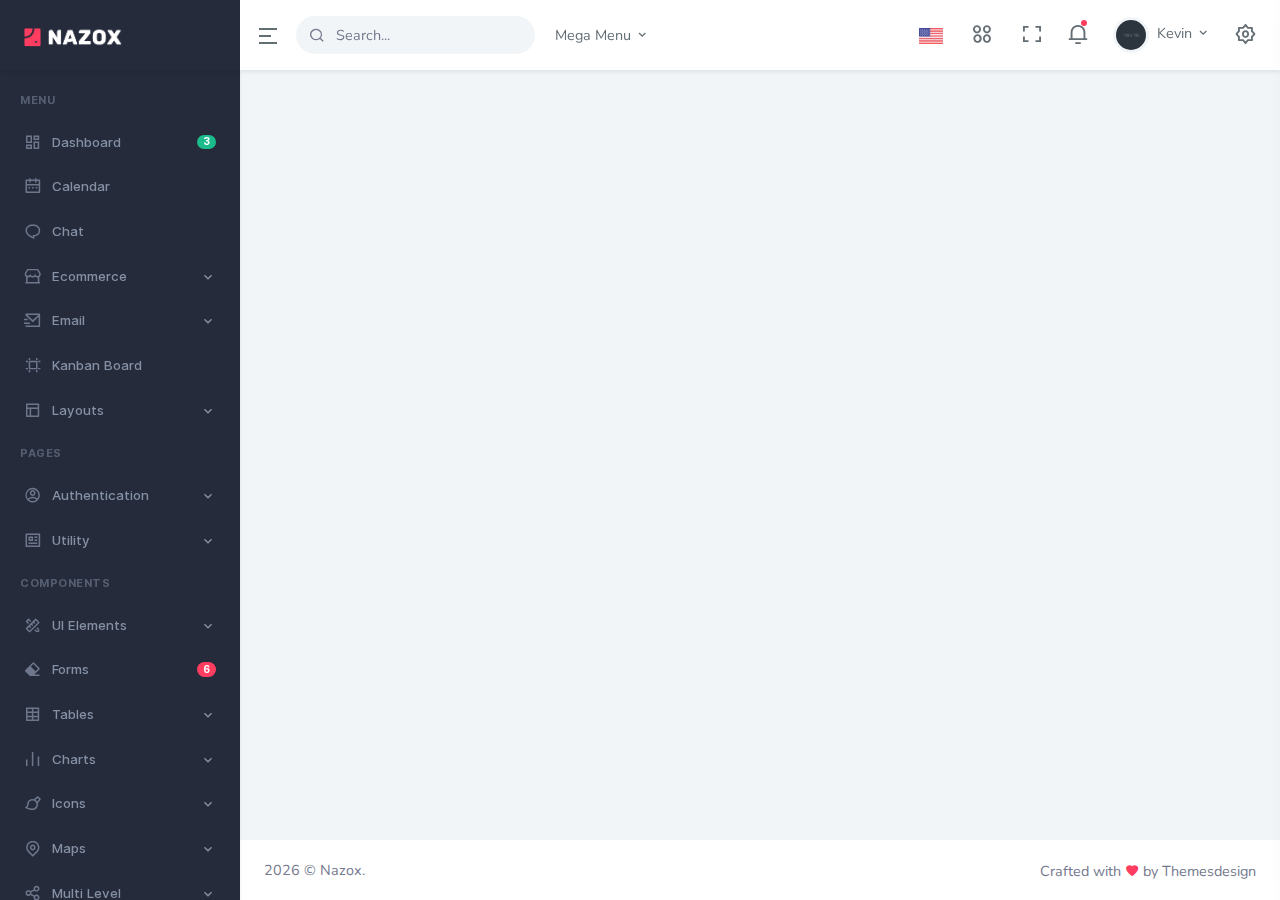
==== index.html @ 04e8a0ae "Build Angular Router UI" ====
<!doctype html>
<html lang="en">

    <head>
        
        <meta charset="utf-8" />
        <title>Starter page | Nazox - Responsive Bootstrap 4 Admin Dashboard</title>
        <meta name="viewport" content="width=device-width, initial-scale=1.0">
        <meta content="Premium Multipurpose Admin & Dashboard Template" name="description" />
        <meta content="Themesdesign" name="author" />
        <!-- App favicon -->
     
        <link rel="shortcut icon" href="/assets/images/favicon.ico">

        <!-- Bootstrap Css -->
        <link href="/assets/css/bootstrap.min.css" id="bootstrap-style" rel="stylesheet" type="text/css" />
        <!-- Icons Css -->
        <link href="/assets/css/icons.min.css" rel="stylesheet" type="text/css" />
        <!-- App Css-->
        <link href="/assets/css/app.min.css" id="app-style" rel="stylesheet" type="text/css" />

        

    </head>

    <body data-sidebar="dark" ng-app="DAGStore">

        <!-- Begin page -->
        <div id="layout-wrapper">

            <header id="page-topbar">
                <div class="navbar-header">
                    <div class="d-flex">
                        <!-- LOGO -->
                        <div class="navbar-brand-box">
                            <a href="index.html" class="logo logo-dark">
                                <span class="logo-sm">
                                    <img src="/assets/images/logo-sm-dark.png" alt="" height="22">
                                </span>
                                <span class="logo-lg">
                                    <img src="/assets/images/logo-dark.png" alt="" height="20">
                                </span>
                            </a>

                            <a href="index.html" class="logo logo-light">
                                <span class="logo-sm">
                                    <img src="/assets/images/logo-sm-light.png" alt="" height="22">
                                </span>
                                <span class="logo-lg">
                                    <img src="/assets/images/logo-light.png" alt="" height="20">
                                </span>
                            </a>
                        </div>

                        <button type="button" class="btn btn-sm px-3 font-size-24 header-item waves-effect" id="vertical-menu-btn">
                            <i class="ri-menu-2-line align-middle"></i>
                        </button>

                        <!-- App Search-->
                        <form class="app-search d-none d-lg-block">
                            <div class="position-relative">
                                <input type="text" class="form-control" placeholder="Search...">
                                <span class="ri-search-line"></span>
                            </div>
                        </form>

                        <div class="dropdown dropdown-mega d-none d-lg-block ml-2">
                            <button type="button" class="btn header-item waves-effect" data-toggle="dropdown" aria-haspopup="false" aria-expanded="false">
                                Mega Menu
                                <i class="mdi mdi-chevron-down"></i> 
                            </button>
                            <div class="dropdown-menu dropdown-megamenu">
                                <div class="row">
                                    <div class="col-sm-8">
                
                                        <div class="row">
                                            <div class="col-md-4">
                                                <h5 class="font-size-14 mt-0">UI Components</h5>
                                                <ul class="list-unstyled megamenu-list">
                                                    <li>
                                                        <a href="javascript:void(0);">Lightbox</a>
                                                    </li>
                                                    <li>
                                                        <a href="javascript:void(0);">Range Slider</a>
                                                    </li>
                                                    <li>
                                                        <a href="javascript:void(0);">Sweet Alert</a>
                                                    </li>
                                                    <li>
                                                        <a href="javascript:void(0);">Rating</a>
                                                    </li>
                                                    <li>
                                                        <a href="javascript:void(0);">Forms</a>
                                                    </li>
                                                    <li>
                                                        <a href="javascript:void(0);">Tables</a>
                                                    </li>
                                                    <li>
                                                        <a href="javascript:void(0);">Charts</a>
                                                    </li>
                                                </ul>
                                            </div>

                                            <div class="col-md-4">
                                                <h5 class="font-size-14 mt-0">Applications</h5>
                                                <ul class="list-unstyled megamenu-list">
                                                    <li>
                                                        <a href="javascript:void(0);">Ecommerce</a>
                                                    </li>
                                                    <li>
                                                        <a href="javascript:void(0);">Calendar</a>
                                                    </li>
                                                    <li>
                                                        <a href="javascript:void(0);">Email</a>
                                                    </li>
                                                    <li>
                                                        <a href="javascript:void(0);">Projects</a>
                                                    </li>
                                                    <li>
                                                        <a href="javascript:void(0);">Tasks</a>
                                                    </li>
                                                    <li>
                                                        <a href="javascript:void(0);">Contacts</a>
                                                    </li>
                                                </ul>
                                            </div>

                                            <div class="col-md-4">
                                                <h5 class="font-size-14 mt-0">Extra Pages</h5>
                                                <ul class="list-unstyled megamenu-list">
                                                    <li>
                                                        <a href="javascript:void(0);">Light Sidebar</a>
                                                    </li>
                                                    <li>
                                                        <a href="javascript:void(0);">Compact Sidebar</a>
                                                    </li>
                                                    <li>
                                                        <a href="javascript:void(0);">Horizontal layout</a>
                                                    </li>
                                                    <li>
                                                        <a href="javascript:void(0);">Maintenance</a>
                                                    </li>
                                                    <li>
                                                        <a href="javascript:void(0);">Coming Soon</a>
                                                    </li>
                                                    <li>
                                                        <a href="javascript:void(0);">Timeline</a>
                                                    </li>
                                                    <li>
                                                        <a href="javascript:void(0);">FAQs</a>
                                                    </li>
                                        
                                                </ul>
                                            </div>
                                        </div>
                                    </div>
                                    <div class="col-sm-4">
                                        <div class="row">
                                            <div class="col-sm-6">
                                                <h5 class="font-size-14 mt-0">UI Components</h5>
                                                <ul class="list-unstyled megamenu-list">
                                                    <li>
                                                        <a href="javascript:void(0);">Lightbox</a>
                                                    </li>
                                                    <li>
                                                        <a href="javascript:void(0);">Range Slider</a>
                                                    </li>
                                                    <li>
                                                        <a href="javascript:void(0);">Sweet Alert</a>
                                                    </li>
                                                    <li>
                                                        <a href="javascript:void(0);">Rating</a>
                                                    </li>
                                                    <li>
                                                        <a href="javascript:void(0);">Forms</a>
                                                    </li>
                                                    <li>
                                                        <a href="javascript:void(0);">Tables</a>
                                                    </li>
                                                    <li>
                                                        <a href="javascript:void(0);">Charts</a>
                                                    </li>
                                                </ul>
                                            </div>

                                            <div class="col-sm-5">
                                                <div>
                                                    <img src="/assets/images/megamenu-img.png" alt="" class="img-fluid mx-auto d-block">
                                                </div>
                                            </div>
                                        </div>
                                    </div>
                                </div>

                            </div>
                        </div>
                    </div>

                    <div class="d-flex">

                        <div class="dropdown d-inline-block d-lg-none ml-2">
                            <button type="button" class="btn header-item noti-icon waves-effect" id="page-header-search-dropdown"
                                data-toggle="dropdown" aria-haspopup="true" aria-expanded="false">
                                <i class="ri-search-line"></i>
                            </button>
                            <div class="dropdown-menu dropdown-menu-lg dropdown-menu-right p-0"
                                aria-labelledby="page-header-search-dropdown">
                    
                                <form class="p-3">
                                    <div class="form-group m-0">
                                        <div class="input-group">
                                            <input type="text" class="form-control" placeholder="Search ...">
                                            <div class="input-group-append">
                                                <button class="btn btn-primary" type="submit"><i class="ri-search-line"></i></button>
                                            </div>
                                        </div>
                                    </div>
                                </form>
                            </div>
                        </div>

                        <div class="dropdown d-none d-sm-inline-block">
                            <button type="button" class="btn header-item waves-effect"
                                data-toggle="dropdown" aria-haspopup="true" aria-expanded="false">
                                <img class="" src="/assets/images/flags/us.jpg" alt="Header Language" height="16">
                            </button>
                            <div class="dropdown-menu dropdown-menu-right">
                    
                                <!-- item-->
                                <a href="javascript:void(0);" class="dropdown-item notify-item">
                                    <img src="/assets/images/flags/spain.jpg" alt="user-image" class="mr-1" height="12"> <span class="align-middle">Spanish</span>
                                </a>

                                <!-- item-->
                                <a href="javascript:void(0);" class="dropdown-item notify-item">
                                    <img src="/assets/images/flags/germany.jpg" alt="user-image" class="mr-1" height="12"> <span class="align-middle">German</span>
                                </a>

                                <!-- item-->
                                <a href="javascript:void(0);" class="dropdown-item notify-item">
                                    <img src="/assets/images/flags/italy.jpg" alt="user-image" class="mr-1" height="12"> <span class="align-middle">Italian</span>
                                </a>

                                <!-- item-->
                                <a href="javascript:void(0);" class="dropdown-item notify-item">
                                    <img src="/assets/images/flags/russia.jpg" alt="user-image" class="mr-1" height="12"> <span class="align-middle">Russian</span>
                                </a>
                            </div>
                        </div>

                        <div class="dropdown d-none d-lg-inline-block ml-1">
                            <button type="button" class="btn header-item noti-icon waves-effect"
                                data-toggle="dropdown" aria-haspopup="true" aria-expanded="false">
                                <i class="ri-apps-2-line"></i>
                            </button>
                            <div class="dropdown-menu dropdown-menu-lg dropdown-menu-right">
                                <div class="px-lg-2">
                                    <div class="row no-gutters">
                                        <div class="col">
                                            <a class="dropdown-icon-item" href="#">
                                                <img src="/assets/images/brands/github.png" alt="Github">
                                                <span>GitHub</span>
                                            </a>
                                        </div>
                                        <div class="col">
                                            <a class="dropdown-icon-item" href="#">
                                                <img src="/assets/images/brands/bitbucket.png" alt="bitbucket">
                                                <span>Bitbucket</span>
                                            </a>
                                        </div>
                                        <div class="col">
                                            <a class="dropdown-icon-item" href="#">
                                                <img src="/assets/images/brands/dribbble.png" alt="dribbble">
                                                <span>Dribbble</span>
                                            </a>
                                        </div>
                                    </div>

                                    <div class="row no-gutters">
                                        <div class="col">
                                            <a class="dropdown-icon-item" href="#">
                                                <img src="/assets/images/brands/dropbox.png" alt="dropbox">
                                                <span>Dropbox</span>
                                            </a>
                                        </div>
                                        <div class="col">
                                            <a class="dropdown-icon-item" href="#">
                                                <img src="/assets/images/brands/mail_chimp.png" alt="mail_chimp">
                                                <span>Mail Chimp</span>
                                            </a>
                                        </div>
                                        <div class="col">
                                            <a class="dropdown-icon-item" href="#">
                                                <img src="/assets/images/brands/slack.png" alt="slack">
                                                <span>Slack</span>
                                            </a>
                                        </div>
                                    </div>
                                </div>
                            </div>
                        </div>

                        <div class="dropdown d-none d-lg-inline-block ml-1">
                            <button type="button" class="btn header-item noti-icon waves-effect" data-toggle="fullscreen">
                                <i class="ri-fullscreen-line"></i>
                            </button>
                        </div>

                        <div class="dropdown d-inline-block">
                            <button type="button" class="btn header-item noti-icon waves-effect" id="page-header-notifications-dropdown"
                                data-toggle="dropdown" aria-haspopup="true" aria-expanded="false">
                                <i class="ri-notification-3-line"></i>
                                <span class="noti-dot"></span>
                            </button>
                            <div class="dropdown-menu dropdown-menu-lg dropdown-menu-right p-0"
                                aria-labelledby="page-header-notifications-dropdown">
                                <div class="p-3">
                                    <div class="row align-items-center">
                                        <div class="col">
                                            <h6 class="m-0"> Notifications </h6>
                                        </div>
                                        <div class="col-auto">
                                            <a href="#!" class="small"> View All</a>
                                        </div>
                                    </div>
                                </div>
                                <div data-simplebar style="max-height: 230px;">
                                    <a href="" class="text-reset notification-item">
                                        <div class="media">
                                            <div class="avatar-xs mr-3">
                                                <span class="avatar-title bg-primary rounded-circle font-size-16">
                                                    <i class="ri-shopping-cart-line"></i>
                                                </span>
                                            </div>
                                            <div class="media-body">
                                                <h6 class="mt-0 mb-1">Your order is placed</h6>
                                                <div class="font-size-12 text-muted">
                                                    <p class="mb-1">If several languages coalesce the grammar</p>
                                                    <p class="mb-0"><i class="mdi mdi-clock-outline"></i> 3 min ago</p>
                                                </div>
                                            </div>
                                        </div>
                                    </a>
                                    <a href="" class="text-reset notification-item">
                                        <div class="media">
                                            <img src="/assets/images/users/avatar-3.jpg"
                                                class="mr-3 rounded-circle avatar-xs" alt="user-pic">
                                            <div class="media-body">
                                                <h6 class="mt-0 mb-1">James Lemire</h6>
                                                <div class="font-size-12 text-muted">
                                                    <p class="mb-1">It will seem like simplified English.</p>
                                                    <p class="mb-0"><i class="mdi mdi-clock-outline"></i> 1 hours ago</p>
                                                </div>
                                            </div>
                                        </div>
                                    </a>
                                    <a href="" class="text-reset notification-item">
                                        <div class="media">
                                            <div class="avatar-xs mr-3">
                                                <span class="avatar-title bg-success rounded-circle font-size-16">
                                                    <i class="ri-checkbox-circle-line"></i>
                                                </span>
                                            </div>
                                            <div class="media-body">
                                                <h6 class="mt-0 mb-1">Your item is shipped</h6>
                                                <div class="font-size-12 text-muted">
                                                    <p class="mb-1">If several languages coalesce the grammar</p>
                                                    <p class="mb-0"><i class="mdi mdi-clock-outline"></i> 3 min ago</p>
                                                </div>
                                            </div>
                                        </div>
                                    </a>

                                    <a href="" class="text-reset notification-item">
                                        <div class="media">
                                            <img src="/assets/images/users/avatar-4.jpg"
                                                class="mr-3 rounded-circle avatar-xs" alt="user-pic">
                                            <div class="media-body">
                                                <h6 class="mt-0 mb-1">Salena Layfield</h6>
                                                <div class="font-size-12 text-muted">
                                                    <p class="mb-1">As a skeptical Cambridge friend of mine occidental.</p>
                                                    <p class="mb-0"><i class="mdi mdi-clock-outline"></i> 1 hours ago</p>
                                                </div>
                                            </div>
                                        </div>
                                    </a>
                                </div>
                                <div class="p-2 border-top">
                                    <a class="btn btn-sm btn-link font-size-14 btn-block text-center" href="javascript:void(0)">
                                        <i class="mdi mdi-arrow-right-circle mr-1"></i> View More..
                                    </a>
                                </div>
                            </div>
                        </div>

                        <div class="dropdown d-inline-block user-dropdown">
                            <button type="button" class="btn header-item waves-effect" id="page-header-user-dropdown"
                                data-toggle="dropdown" aria-haspopup="true" aria-expanded="false">
                                <img class="rounded-circle header-profile-user" src="/assets/images/users/avatar-2.jpg"
                                    alt="Header Avatar">
                                <span class="d-none d-xl-inline-block ml-1">Kevin</span>
                                <i class="mdi mdi-chevron-down d-none d-xl-inline-block"></i>
                            </button>
                            <div class="dropdown-menu dropdown-menu-right">
                                <!-- item-->
                                <a class="dropdown-item" href="#"><i class="ri-user-line align-middle mr-1"></i> Profile</a>
                                <a class="dropdown-item" href="#"><i class="ri-wallet-2-line align-middle mr-1"></i> My Wallet</a>
                                <a class="dropdown-item d-block" href="#"><span class="badge badge-success float-right mt-1">11</span><i class="ri-settings-2-line align-middle mr-1"></i> Settings</a>
                                <a class="dropdown-item" href="#"><i class="ri-lock-unlock-line align-middle mr-1"></i> Lock screen</a>
                                <div class="dropdown-divider"></div>
                                <a class="dropdown-item text-danger" href="#"><i class="ri-shut-down-line align-middle mr-1 text-danger"></i> Logout</a>
                            </div>
                        </div>

                        <div class="dropdown d-inline-block">
                            <button type="button" class="btn header-item noti-icon right-bar-toggle waves-effect">
                                <i class="ri-settings-2-line"></i>
                            </button>
                        </div>
            
                    </div>
                </div>
            </header>

            <!-- ========== Left Sidebar Start ========== -->
            <div class="vertical-menu">

                <div data-simplebar class="h-100">

                    <!--- Sidemenu -->
                    <div id="sidebar-menu">
                        <!-- Left Menu Start -->
                        <ul class="metismenu list-unstyled" id="side-menu">
                            <li class="menu-title">Menu</li>

                            <li>
                                <a ui-sref="home" class="waves-effect">
                                    <i class="ri-dashboard-line"></i><span class="badge badge-pill badge-success float-right">3</span>
                                    <span>Dashboard</span>
                                </a>
                            </li>

                            <li>
                                <a ui-sref="menurecord" class=" waves-effect">
                                    <i class="ri-calendar-2-line"></i>
                                    <span>Calendar</span>
                                </a>
                            </li>

                            <li>
                                <a ui-sref="menurecord_add" class=" waves-effect">
                                    <i class="ri-chat-1-line"></i>
                                    <span>Chat</span>
                                </a>
                            </li>

                            <li>
                                <a href="javascript: void(0);" class="has-arrow waves-effect">
                                    <i class="ri-store-2-line"></i>
                                    <span>Ecommerce</span>
                                </a>
                                <ul class="sub-menu" aria-expanded="false">
                                    <li><a href="ecommerce-products.html">Products</a></li>
                                    <li><a href="ecommerce-product-detail.html">Product Detail</a></li>
                                    <li><a href="ecommerce-orders.html">Orders</a></li>
                                    <li><a href="ecommerce-customers.html">Customers</a></li>
                                    <li><a href="ecommerce-cart.html">Cart</a></li>
                                    <li><a href="ecommerce-checkout.html">Checkout</a></li>
                                    <li><a href="ecommerce-shops.html">Shops</a></li>
                                    <li><a href="ecommerce-add-product.html">Add Product</a></li>
                                </ul>
                            </li>
                
                            <li>
                                <a href="javascript: void(0);" class="has-arrow waves-effect">
                                    <i class="ri-mail-send-line"></i>
                                    <span>Email</span>
                                </a>
                                <ul class="sub-menu" aria-expanded="false">
                                    <li><a href="email-inbox.html">Inbox</a></li>
                                    <li><a href="email-read.html">Read Email</a></li>
                                </ul>
                            </li>

                            <li>
                                <a href="apps-kanban-board.html" class=" waves-effect">
                                    <i class="ri-artboard-2-line"></i>
                                    <span>Kanban Board</span>
                                </a>
                            </li>

                            <li>
                                <a href="javascript: void(0);" class="has-arrow waves-effect">
                                    <i class="ri-layout-3-line"></i>
                                    <span>Layouts</span>
                                </a>
                                <ul class="sub-menu" aria-expanded="false">
                                    <li><a href="layouts-horizontal.html">Horizontal</a></li>
                                    <li><a href="layouts-light-sidebar.html">Light Sidebar</a></li>
                                    <li><a href="layouts-compact-sidebar.html">Compact Sidebar</a></li>
                                    <li><a href="layouts-icon-sidebar.html">Icon Sidebar</a></li>
                                    <li><a href="layouts-boxed.html">Boxed Layout</a></li>
                                    <li><a href="layouts-preloader.html">Preloader</a></li>
                                </ul>
                            </li>

                            <li class="menu-title">Pages</li>

                            <li>
                                <a href="javascript: void(0);" class="has-arrow waves-effect">
                                    <i class="ri-account-circle-line"></i>
                                    <span>Authentication</span>
                                </a>
                                <ul class="sub-menu" aria-expanded="false">
                                    <li><a href="auth-login.html">Login</a></li>
                                    <li><a href="auth-register.html">Register</a></li>
                                    <li><a href="auth-recoverpw.html">Recover Password</a></li>
                                    <li><a href="auth-lock-screen.html">Lock Screen</a></li>
                                </ul>
                            </li>

                            <li>
                                <a href="javascript: void(0);" class="has-arrow waves-effect">
                                    <i class="ri-profile-line"></i>
                                    <span>Utility</span>
                                </a>
                                <ul class="sub-menu" aria-expanded="false">
                                    <li><a href="pages-starter.html">Starter Page</a></li>
                                    <li><a href="pages-maintenance.html">Maintenance</a></li>
                                    <li><a href="pages-comingsoon.html">Coming Soon</a></li>
                                    <li><a href="pages-timeline.html">Timeline</a></li>
                                    <li><a href="pages-faqs.html">FAQs</a></li>
                                    <li><a href="pages-pricing.html">Pricing</a></li>
                                    <li><a href="pages-404.html">Error 404</a></li>
                                    <li><a href="pages-500.html">Error 500</a></li>
                                </ul>
                            </li>

                            <li class="menu-title">Components</li>

                            <li>
                                <a href="javascript: void(0);" class="has-arrow waves-effect">
                                    <i class="ri-pencil-ruler-2-line"></i>
                                    <span>UI Elements</span>
                                </a>
                                <ul class="sub-menu" aria-expanded="false">
                                    <li><a href="ui-alerts.html">Alerts</a></li>
                                    <li><a href="ui-buttons.html">Buttons</a></li>
                                    <li><a href="ui-cards.html">Cards</a></li>
                                    <li><a href="ui-carousel.html">Carousel</a></li>
                                    <li><a href="ui-dropdowns.html">Dropdowns</a></li>
                                    <li><a href="ui-grid.html">Grid</a></li>
                                    <li><a href="ui-images.html">Images</a></li>
                                    <li><a href="ui-lightbox.html">Lightbox</a></li>
                                    <li><a href="ui-modals.html">Modals</a></li>
                                    <li><a href="ui-rangeslider.html">Range Slider</a></li>
                                    <li><a href="ui-roundslider.html">Round Slider</a></li>
                                    <li><a href="ui-session-timeout.html">Session Timeout</a></li>
                                    <li><a href="ui-progressbars.html">Progress Bars</a></li>
                                    <li><a href="ui-sweet-alert.html">Sweet Alerts</a></li>
                                    <li><a href="ui-tabs-accordions.html">Tabs & Accordions</a></li>
                                    <li><a href="ui-typography.html">Typography</a></li>
                                    <li><a href="ui-video.html">Video</a></li>
                                    <li><a href="ui-general.html">General</a></li>
                                    <li><a href="ui-rating.html">Rating</a></li>
                                    <li><a href="ui-notifications.html">Notifications</a></li>
                                </ul>
                            </li>

                            <li>
                                <a href="javascript: void(0);" class="waves-effect">
                                    <i class="ri-eraser-fill"></i>
                                    <span class="badge badge-pill badge-danger float-right">6</span>
                                    <span>Forms</span>
                                </a>
                                <ul class="sub-menu" aria-expanded="false">
                                    <li><a href="form-elements.html">Elements</a></li>
                                    <li><a href="form-validation.html">Validation</a></li>
                                    <li><a href="form-advanced.html">Advanced Plugins</a></li>
                                    <li><a href="form-editors.html">Editors</a></li>
                                    <li><a href="form-uploads.html">File Upload</a></li>
                                    <li><a href="form-xeditable.html">X-editable</a></li>
                                    <li><a href="form-wizard.html">Wizard</a></li>
                                    <li><a href="form-mask.html">Mask</a></li>
                                </ul>
                            </li>

                            <li>
                                <a href="javascript: void(0);" class="has-arrow waves-effect">
                                    <i class="ri-table-2"></i>
                                    <span>Tables</span>
                                </a>
                                <ul class="sub-menu" aria-expanded="false">
                                    <li><a href="tables-basic.html">Basic Tables</a></li>
                                    <li><a href="tables-datatable.html">Data Tables</a></li>
                                    <li><a href="tables-responsive.html">Responsive Table</a></li>
                                    <li><a href="tables-editable.html">Editable Table</a></li>
                                </ul>
                            </li>

                            <li>
                                <a href="javascript: void(0);" class="has-arrow waves-effect">
                                    <i class="ri-bar-chart-line"></i>
                                    <span>Charts</span>
                                </a>
                                <ul class="sub-menu" aria-expanded="false">
                                    <li><a href="charts-apex.html">Apexcharts</a></li>
                                    <li><a href="charts-chartjs.html">Chartjs</a></li>
                                    <li><a href="charts-flot.html">Flot</a></li>
                                    <li><a href="charts-knob.html">Jquery Knob</a></li>
                                    <li><a href="charts-sparkline.html">Sparkline</a></li>
                                </ul>
                            </li>

                            <li>
                                <a href="javascript: void(0);" class="has-arrow waves-effect">
                                    <i class="ri-brush-line"></i>
                                    <span>Icons</span>
                                </a>
                                <ul class="sub-menu" aria-expanded="false">
                                    <li><a href="icons-remix.html">Remix Icons</a></li>
                                    <li><a href="icons-materialdesign.html">Material Design</a></li>
                                    <li><a href="icons-dripicons.html">Dripicons</a></li>
                                    <li><a href="icons-fontawesome.html">Font awesome 5</a></li>
                                </ul>
                            </li>

                            <li>
                                <a href="javascript: void(0);" class="has-arrow waves-effect">
                                    <i class="ri-map-pin-line"></i>
                                    <span>Maps</span>
                                </a>
                                <ul class="sub-menu" aria-expanded="false">
                                    <li><a href="maps-google.html">Google Maps</a></li>
                                    <li><a href="maps-vector.html">Vector Maps</a></li>
                                </ul>
                            </li>

                            <li>
                                <a href="javascript: void(0);" class="has-arrow waves-effect">
                                    <i class="ri-share-line"></i>
                                    <span>Multi Level</span>
                                </a>
                                <ul class="sub-menu" aria-expanded="true">
                                    <li><a href="javascript: void(0);">Level 1.1</a></li>
                                    <li><a href="javascript: void(0);" class="has-arrow">Level 1.2</a>
                                        <ul class="sub-menu" aria-expanded="true">
                                            <li><a href="javascript: void(0);">Level 2.1</a></li>
                                            <li><a href="javascript: void(0);">Level 2.2</a></li>
                                        </ul>
                                    </li>
                                </ul>
                            </li>

                        </ul>
                    </div>
                    <!-- Sidebar -->
                </div>
            </div>
            <!-- Left Sidebar End -->

            <!-- ============================================================== -->
            <!-- Start right Content here -->
            <!-- ============================================================== -->
            <div class="main-content">

                <div class="page-content">
                    <div class="container-fluid">

                        <ui-view>

                        </ui-view>

                        

                    </div> <!-- container-fluid -->
                </div>
                <!-- End Page-content -->

                
                <footer class="footer">
                    <div class="container-fluid">
                        <div class="row">
                            <div class="col-sm-6">
                                <script>document.write(new Date().getFullYear())</script> © Nazox.
                            </div>
                            <div class="col-sm-6">
                                <div class="text-sm-right d-none d-sm-block">
                                    Crafted with <i class="mdi mdi-heart text-danger"></i> by Themesdesign
                                </div>
                            </div>
                        </div>
                    </div>
                </footer>
            </div>
            <!-- end main content-->

        </div>
        <!-- END layout-wrapper -->

        <!-- Right Sidebar -->
        <div class="right-bar">
            <div data-simplebar class="h-100">
                <div class="rightbar-title px-3 py-4">
                    <a href="javascript:void(0);" class="right-bar-toggle float-right">
                        <i class="mdi mdi-close noti-icon"></i>
                    </a>
                    <h5 class="m-0">Settings</h5>
                </div>

                <!-- Settings -->
                <hr class="mt-0" />
                <h6 class="text-center mb-0">Choose Layouts</h6>

                <div class="p-4">
                    <div class="mb-2">
                        <img src="/assets/images/layouts/layout-1.jpg" class="img-fluid img-thumbnail" alt="">
                    </div>
                    <div class="custom-control custom-switch mb-3">
                        <input type="checkbox" class="custom-control-input theme-choice" id="light-mode-switch" checked />
                        <label class="custom-control-label" for="light-mode-switch">Light Mode</label>
                    </div>
    
                    <div class="mb-2">
                        <img src="/assets/images/layouts/layout-2.jpg" class="img-fluid img-thumbnail" alt="">
                    </div>
                    <div class="custom-control custom-switch mb-3">
                        <input type="checkbox" class="custom-control-input theme-choice" id="dark-mode-switch" data-bsStyle="assets/css/bootstrap-dark.min.css" data-appStyle="assets/css/app-dark.min.css" />
                        <label class="custom-control-label" for="dark-mode-switch">Dark Mode</label>
                    </div>
    
                    <div class="mb-2">
                        <img src="/assets/images/layouts/layout-3.jpg" class="img-fluid img-thumbnail" alt="">
                    </div>
                    <div class="custom-control custom-switch mb-5">
                        <input type="checkbox" class="custom-control-input theme-choice" id="rtl-mode-switch" data-appStyle="assets/css/app-rtl.min.css" />
                        <label class="custom-control-label" for="rtl-mode-switch">RTL Mode</label>
                    </div>

            
                </div>

            </div> <!-- end slimscroll-menu-->
        </div>
        <!-- /Right-bar -->

        <!-- Right bar overlay-->
        <div class="rightbar-overlay"></div>

        <!-- JAVASCRIPT -->

        
        
        <!-- <script src="/app/components/home/homeController.js"></script> -->
        
        <script src="/assets/libs/jquery/jquery.min.js"></script>
        <script src="/assets/libs/bootstrap/js/bootstrap.bundle.min.js"></script>
        <script src="/assets/libs/metismenu/metisMenu.min.js"></script>
        <script src="/assets/libs/simplebar/simplebar.min.js"></script>
        <script src="/assets/libs/node-waves/waves.min.js"></script>
        <script src="/assets/js/app.js"></script>



        
        <script src="/assets/libs/angular.js/angular.js"></script>
        <script src="/assets/libs/angular-ui-router/angular-ui-router.js"></script>
        <script src="/app/shared/modules/DAGStore.common.js"></script>
        <script src="/app/app.js"></script>
       
        <!-- <script src="/app/shared/services/apiService.js"></script> -->
        <script src="/app/components/menurecord/menuRecord.module.js"></script>
         <!-- <script src="/app/components/home/homeController.js"></script> -->

        

        
    </body>
</html>
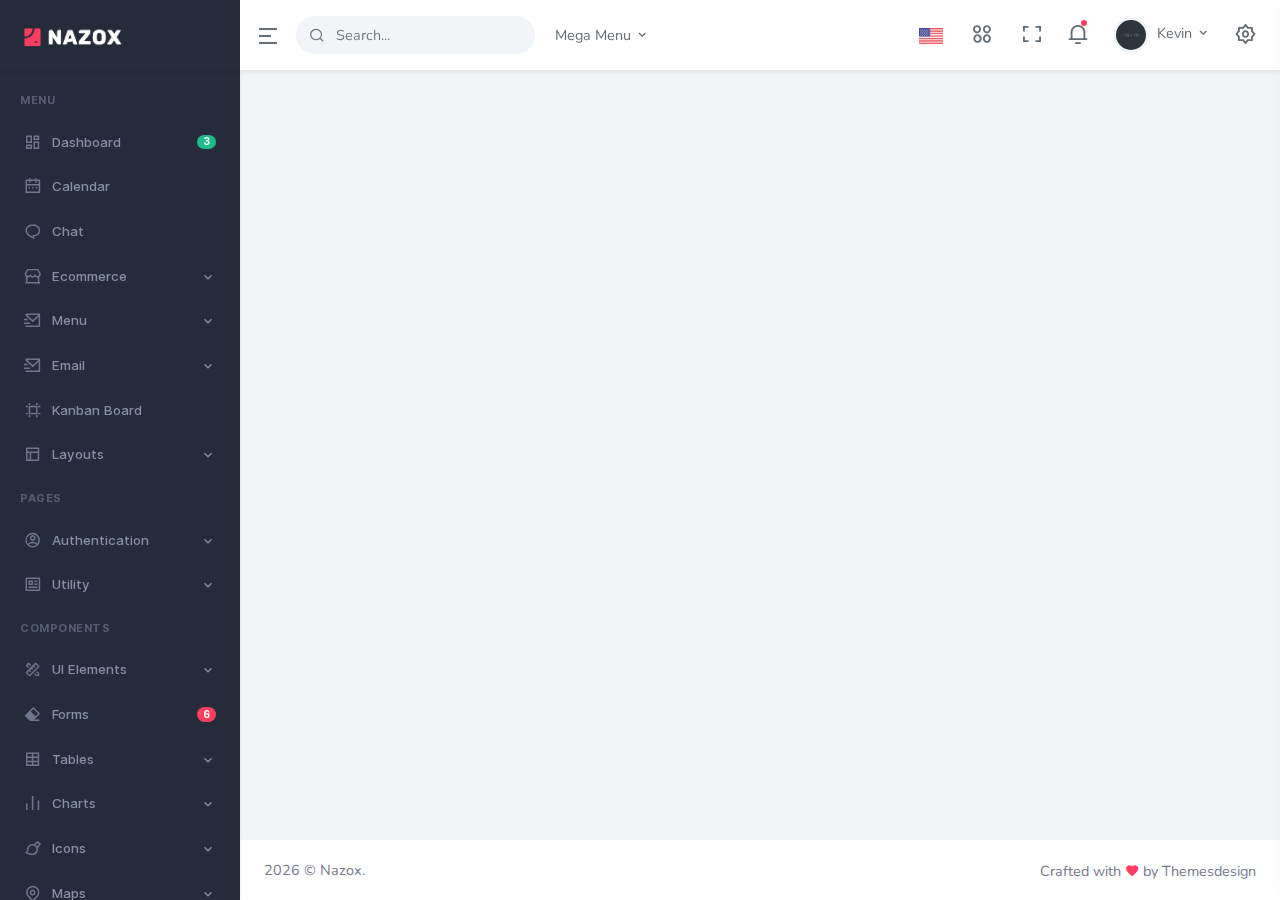
==== commit 6d3fdc60: "Build Angular Router UI" ====
--- a/index.html
+++ b/index.html
@@ -19,7 +19,19 @@
         <!-- App Css-->
         <link href="/assets/css/app.min.css" id="app-style" rel="stylesheet" type="text/css" />
 
+        <script src="/assets/libs/angular.js/angular.js"></script>
+        <script src="/assets/libs/angular-ui-router/angular-ui-router.js"></script>
+        <script src="/app/shared/modules/DAGStore.common.js"></script>
+        <script src="/app/shared/services/apiService.js"></script>
+        <script src="/app/components/home/home.module.js"></script>
         
+        <!-- <script src="/app/shared/services/apiService.js"></script> -->
+        <script src="/app/components/menurecord/menuRecord.module.js"></script>
+        <!-- <script src="/app/components/home/homeController.js"></script> -->
+        <script src="/app/components/home/homeController.js"></script>
+        <script src="/app/app.js"></script>
+    
+
 
     </head>
 
@@ -440,6 +452,8 @@
                                 </a>
                             </li>
 
+                           
+
                             <li>
                                 <a ui-sref="menurecord" class=" waves-effect">
                                     <i class="ri-calendar-2-line"></i>
@@ -448,7 +462,7 @@
                             </li>
 
                             <li>
-                                <a ui-sref="menurecord_add" class=" waves-effect">
+                                <a ui-sref="menurecordadd" class=" waves-effect">
                                     <i class="ri-chat-1-line"></i>
                                     <span>Chat</span>
                                 </a>
@@ -468,6 +482,17 @@
                                     <li><a href="ecommerce-checkout.html">Checkout</a></li>
                                     <li><a href="ecommerce-shops.html">Shops</a></li>
                                     <li><a href="ecommerce-add-product.html">Add Product</a></li>
+                                </ul>
+                            </li>
+
+                            <li>
+                                <a href="javascript: void(0);" class="has-arrow waves-effect">
+                                    <i class="ri-mail-send-line"></i>
+                                    <span>Menu</span>
+                                </a>
+                                <ul class="sub-menu" aria-expanded="false">
+                                    <li><a href="email-inbox.html">Inbox</a></li>
+                                    <li><a href="email-read.html">Read Email</a></li>
                                 </ul>
                             </li>
                 
@@ -667,9 +692,9 @@
                 <div class="page-content">
                     <div class="container-fluid">
 
-                        <ui-view>
-
-                        </ui-view>
+                        <div ui-view>
+
+                        </div>
 
                         
 
@@ -749,28 +774,17 @@
 
         <!-- JAVASCRIPT -->
 
+        <script src="/assets/libs/jquery/jquery.min.js"></script>
         
+
+
         
-        <!-- <script src="/app/components/home/homeController.js"></script> -->
-        
-        <script src="/assets/libs/jquery/jquery.min.js"></script>
         <script src="/assets/libs/bootstrap/js/bootstrap.bundle.min.js"></script>
         <script src="/assets/libs/metismenu/metisMenu.min.js"></script>
         <script src="/assets/libs/simplebar/simplebar.min.js"></script>
         <script src="/assets/libs/node-waves/waves.min.js"></script>
+
         <script src="/assets/js/app.js"></script>
-
-
-
-        
-        <script src="/assets/libs/angular.js/angular.js"></script>
-        <script src="/assets/libs/angular-ui-router/angular-ui-router.js"></script>
-        <script src="/app/shared/modules/DAGStore.common.js"></script>
-        <script src="/app/app.js"></script>
-       
-        <!-- <script src="/app/shared/services/apiService.js"></script> -->
-        <script src="/app/components/menurecord/menuRecord.module.js"></script>
-         <!-- <script src="/app/components/home/homeController.js"></script> -->
 
         
 
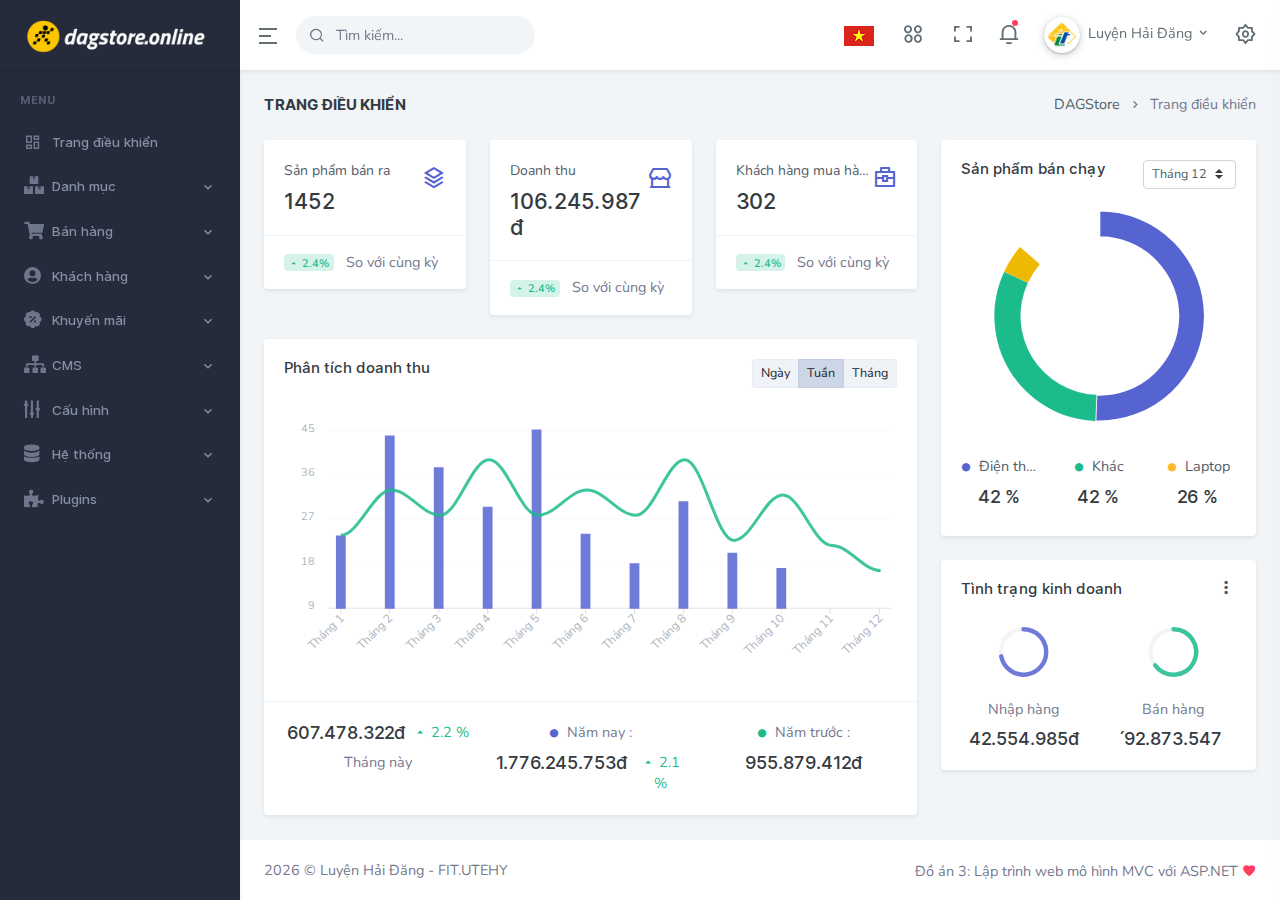
==== commit c1a34a2b: "Setup Datatable" ====
--- a/index.html
+++ b/index.html
@@ -1,45 +1,30 @@
 <!doctype html>
 <html lang="en">
-
     <head>
         
         <meta charset="utf-8" />
-        <title>Starter page | Nazox - Responsive Bootstrap 4 Admin Dashboard</title>
+        <title>Trang quản trị | DAGStore.online</title>
         <meta name="viewport" content="width=device-width, initial-scale=1.0">
         <meta content="Premium Multipurpose Admin & Dashboard Template" name="description" />
         <meta content="Themesdesign" name="author" />
         <!-- App favicon -->
-     
-        <link rel="shortcut icon" href="/assets/images/favicon.ico">
-
+        <link rel="shortcut icon" href="/assets/images/trademark/favicon-dagstore.ico">
         <!-- Bootstrap Css -->
         <link href="/assets/css/bootstrap.min.css" id="bootstrap-style" rel="stylesheet" type="text/css" />
         <!-- Icons Css -->
         <link href="/assets/css/icons.min.css" rel="stylesheet" type="text/css" />
+        <link rel="stylesheet" href="/assets/fonts/font-awesome-pro-5/css/all.min.css">
         <!-- App Css-->
         <link href="/assets/css/app.min.css" id="app-style" rel="stylesheet" type="text/css" />
-
-        <script src="/assets/libs/angular.js/angular.js"></script>
-        <script src="/assets/libs/angular-ui-router/angular-ui-router.js"></script>
-        <script src="/app/shared/modules/DAGStore.common.js"></script>
-        <script src="/app/shared/services/apiService.js"></script>
-        <script src="/app/components/home/home.module.js"></script>
-        
-        <!-- <script src="/app/shared/services/apiService.js"></script> -->
-        <script src="/app/components/menurecord/menuRecord.module.js"></script>
-        <!-- <script src="/app/components/home/homeController.js"></script> -->
-        <script src="/app/components/home/homeController.js"></script>
-        <script src="/app/app.js"></script>
-    
-
-
+        <link rel="stylesheet" href="/assets/css/custom.css">
+        <!-- dashboard -->
+        
     </head>
 
     <body data-sidebar="dark" ng-app="DAGStore">
-
+        
         <!-- Begin page -->
         <div id="layout-wrapper">
-
             <header id="page-topbar">
                 <div class="navbar-header">
                     <div class="d-flex">
@@ -47,19 +32,19 @@
                         <div class="navbar-brand-box">
                             <a href="index.html" class="logo logo-dark">
                                 <span class="logo-sm">
-                                    <img src="/assets/images/logo-sm-dark.png" alt="" height="22">
+                                    <img src="/assets/images/trademark/logo-dagstore-light-small.png" alt="" class="img-fluid">
                                 </span>
                                 <span class="logo-lg">
-                                    <img src="/assets/images/logo-dark.png" alt="" height="20">
+                                    <img src="/assets/images/trademark/logo-dagstore-light.png" alt="" class="img-fluid">
                                 </span>
                             </a>
 
                             <a href="index.html" class="logo logo-light">
                                 <span class="logo-sm">
-                                    <img src="/assets/images/logo-sm-light.png" alt="" height="22">
+                                    <img src="/assets/images/trademark/logo-dagstore-light-small.png" alt="" class="img-fluid">
                                 </span>
                                 <span class="logo-lg">
-                                    <img src="/assets/images/logo-light.png" alt="" height="20">
+                                    <img src="/assets/images/trademark/logo-dagstore-light.png" alt="" class="img-fluid">
                                 </span>
                             </a>
                         </div>
@@ -71,141 +56,12 @@
                         <!-- App Search-->
                         <form class="app-search d-none d-lg-block">
                             <div class="position-relative">
-                                <input type="text" class="form-control" placeholder="Search...">
+                                <input type="text" class="form-control" placeholder="Tìm kiếm...">
                                 <span class="ri-search-line"></span>
                             </div>
                         </form>
 
-                        <div class="dropdown dropdown-mega d-none d-lg-block ml-2">
-                            <button type="button" class="btn header-item waves-effect" data-toggle="dropdown" aria-haspopup="false" aria-expanded="false">
-                                Mega Menu
-                                <i class="mdi mdi-chevron-down"></i> 
-                            </button>
-                            <div class="dropdown-menu dropdown-megamenu">
-                                <div class="row">
-                                    <div class="col-sm-8">
-                
-                                        <div class="row">
-                                            <div class="col-md-4">
-                                                <h5 class="font-size-14 mt-0">UI Components</h5>
-                                                <ul class="list-unstyled megamenu-list">
-                                                    <li>
-                                                        <a href="javascript:void(0);">Lightbox</a>
-                                                    </li>
-                                                    <li>
-                                                        <a href="javascript:void(0);">Range Slider</a>
-                                                    </li>
-                                                    <li>
-                                                        <a href="javascript:void(0);">Sweet Alert</a>
-                                                    </li>
-                                                    <li>
-                                                        <a href="javascript:void(0);">Rating</a>
-                                                    </li>
-                                                    <li>
-                                                        <a href="javascript:void(0);">Forms</a>
-                                                    </li>
-                                                    <li>
-                                                        <a href="javascript:void(0);">Tables</a>
-                                                    </li>
-                                                    <li>
-                                                        <a href="javascript:void(0);">Charts</a>
-                                                    </li>
-                                                </ul>
-                                            </div>
-
-                                            <div class="col-md-4">
-                                                <h5 class="font-size-14 mt-0">Applications</h5>
-                                                <ul class="list-unstyled megamenu-list">
-                                                    <li>
-                                                        <a href="javascript:void(0);">Ecommerce</a>
-                                                    </li>
-                                                    <li>
-                                                        <a href="javascript:void(0);">Calendar</a>
-                                                    </li>
-                                                    <li>
-                                                        <a href="javascript:void(0);">Email</a>
-                                                    </li>
-                                                    <li>
-                                                        <a href="javascript:void(0);">Projects</a>
-                                                    </li>
-                                                    <li>
-                                                        <a href="javascript:void(0);">Tasks</a>
-                                                    </li>
-                                                    <li>
-                                                        <a href="javascript:void(0);">Contacts</a>
-                                                    </li>
-                                                </ul>
-                                            </div>
-
-                                            <div class="col-md-4">
-                                                <h5 class="font-size-14 mt-0">Extra Pages</h5>
-                                                <ul class="list-unstyled megamenu-list">
-                                                    <li>
-                                                        <a href="javascript:void(0);">Light Sidebar</a>
-                                                    </li>
-                                                    <li>
-                                                        <a href="javascript:void(0);">Compact Sidebar</a>
-                                                    </li>
-                                                    <li>
-                                                        <a href="javascript:void(0);">Horizontal layout</a>
-                                                    </li>
-                                                    <li>
-                                                        <a href="javascript:void(0);">Maintenance</a>
-                                                    </li>
-                                                    <li>
-                                                        <a href="javascript:void(0);">Coming Soon</a>
-                                                    </li>
-                                                    <li>
-                                                        <a href="javascript:void(0);">Timeline</a>
-                                                    </li>
-                                                    <li>
-                                                        <a href="javascript:void(0);">FAQs</a>
-                                                    </li>
-                                        
-                                                </ul>
-                                            </div>
-                                        </div>
-                                    </div>
-                                    <div class="col-sm-4">
-                                        <div class="row">
-                                            <div class="col-sm-6">
-                                                <h5 class="font-size-14 mt-0">UI Components</h5>
-                                                <ul class="list-unstyled megamenu-list">
-                                                    <li>
-                                                        <a href="javascript:void(0);">Lightbox</a>
-                                                    </li>
-                                                    <li>
-                                                        <a href="javascript:void(0);">Range Slider</a>
-                                                    </li>
-                                                    <li>
-                                                        <a href="javascript:void(0);">Sweet Alert</a>
-                                                    </li>
-                                                    <li>
-                                                        <a href="javascript:void(0);">Rating</a>
-                                                    </li>
-                                                    <li>
-                                                        <a href="javascript:void(0);">Forms</a>
-                                                    </li>
-                                                    <li>
-                                                        <a href="javascript:void(0);">Tables</a>
-                                                    </li>
-                                                    <li>
-                                                        <a href="javascript:void(0);">Charts</a>
-                                                    </li>
-                                                </ul>
-                                            </div>
-
-                                            <div class="col-sm-5">
-                                                <div>
-                                                    <img src="/assets/images/megamenu-img.png" alt="" class="img-fluid mx-auto d-block">
-                                                </div>
-                                            </div>
-                                        </div>
-                                    </div>
-                                </div>
-
-                            </div>
-                        </div>
+                        
                     </div>
 
                     <div class="d-flex">
@@ -221,7 +77,7 @@
                                 <form class="p-3">
                                     <div class="form-group m-0">
                                         <div class="input-group">
-                                            <input type="text" class="form-control" placeholder="Search ...">
+                                            <input type="text" class="form-control" placeholder="Tìm kiếm...">
                                             <div class="input-group-append">
                                                 <button class="btn btn-primary" type="submit"><i class="ri-search-line"></i></button>
                                             </div>
@@ -233,29 +89,19 @@
 
                         <div class="dropdown d-none d-sm-inline-block">
                             <button type="button" class="btn header-item waves-effect"
-                                data-toggle="dropdown" aria-haspopup="true" aria-expanded="false">
-                                <img class="" src="/assets/images/flags/us.jpg" alt="Header Language" height="16">
+                                    data-toggle="dropdown" aria-haspopup="true" aria-expanded="false">
+                                <img class="img-fluid" src="/assets/images/flags/vn.png" alt="Header Language" height="16">
                             </button>
                             <div class="dropdown-menu dropdown-menu-right">
-                    
+            
                                 <!-- item-->
                                 <a href="javascript:void(0);" class="dropdown-item notify-item">
-                                    <img src="/assets/images/flags/spain.jpg" alt="user-image" class="mr-1" height="12"> <span class="align-middle">Spanish</span>
+                                    <img src="/assets/images/flags/us.jpg" alt="user-image" class="mr-1" height="12"> <span class="align-middle">USA</span>
                                 </a>
-
+            
                                 <!-- item-->
                                 <a href="javascript:void(0);" class="dropdown-item notify-item">
-                                    <img src="/assets/images/flags/germany.jpg" alt="user-image" class="mr-1" height="12"> <span class="align-middle">German</span>
-                                </a>
-
-                                <!-- item-->
-                                <a href="javascript:void(0);" class="dropdown-item notify-item">
-                                    <img src="/assets/images/flags/italy.jpg" alt="user-image" class="mr-1" height="12"> <span class="align-middle">Italian</span>
-                                </a>
-
-                                <!-- item-->
-                                <a href="javascript:void(0);" class="dropdown-item notify-item">
-                                    <img src="/assets/images/flags/russia.jpg" alt="user-image" class="mr-1" height="12"> <span class="align-middle">Russian</span>
+                                    <img src="/assets/images/flags/fr.jpg" alt="user-image" class="mr-1" height="12"> <span class="align-middle">France</span>
                                 </a>
                             </div>
                         </div>
@@ -320,19 +166,19 @@
 
                         <div class="dropdown d-inline-block">
                             <button type="button" class="btn header-item noti-icon waves-effect" id="page-header-notifications-dropdown"
-                                data-toggle="dropdown" aria-haspopup="true" aria-expanded="false">
+                                    data-toggle="dropdown" aria-haspopup="true" aria-expanded="false">
                                 <i class="ri-notification-3-line"></i>
                                 <span class="noti-dot"></span>
                             </button>
                             <div class="dropdown-menu dropdown-menu-lg dropdown-menu-right p-0"
-                                aria-labelledby="page-header-notifications-dropdown">
+                                 aria-labelledby="page-header-notifications-dropdown">
                                 <div class="p-3">
                                     <div class="row align-items-center">
                                         <div class="col">
-                                            <h6 class="m-0"> Notifications </h6>
+                                            <h6 class="m-0"> Thông báo </h6>
                                         </div>
                                         <div class="col-auto">
-                                            <a href="#!" class="small"> View All</a>
+                                            <a href="#!" class="small"> Xem tất cả</a>
                                         </div>
                                     </div>
                                 </div>
@@ -345,23 +191,23 @@
                                                 </span>
                                             </div>
                                             <div class="media-body">
-                                                <h6 class="mt-0 mb-1">Your order is placed</h6>
+                                                <h6 class="mt-0 mb-1">Đơn hàng thanh toán thành công</h6>
                                                 <div class="font-size-12 text-muted">
-                                                    <p class="mb-1">If several languages coalesce the grammar</p>
-                                                    <p class="mb-0"><i class="mdi mdi-clock-outline"></i> 3 min ago</p>
+                                                    <p class="mb-1">Người dùng #haidang106 đã thanh toán thành công đơn hàng #10062002</p>
+                                                    <p class="mb-0"><i class="mdi mdi-clock-outline"></i> 3 phút trước</p>
                                                 </div>
                                             </div>
                                         </div>
                                     </a>
                                     <a href="" class="text-reset notification-item">
                                         <div class="media">
-                                            <img src="/assets/images/users/avatar-3.jpg"
-                                                class="mr-3 rounded-circle avatar-xs" alt="user-pic">
+                                            <img src="/assets/images/users/fitutehy.png"
+                                                 class="mr-3 rounded-circle avatar-xs" alt="user-pic">
                                             <div class="media-body">
-                                                <h6 class="mt-0 mb-1">James Lemire</h6>
+                                                <h6 class="mt-0 mb-1">Người dùng mới đăng ký nhận bản tin</h6>
                                                 <div class="font-size-12 text-muted">
-                                                    <p class="mb-1">It will seem like simplified English.</p>
-                                                    <p class="mb-0"><i class="mdi mdi-clock-outline"></i> 1 hours ago</p>
+                                                    <p class="mb-1">Người dùng #haidang106 đã đăng ký nhận bản tin chuyên mục Khuyến Mãi</p>
+                                                    <p class="mb-0"><i class="mdi mdi-clock-outline"></i> 1 giờ trước</p>
                                                 </div>
                                             </div>
                                         </div>
@@ -374,24 +220,24 @@
                                                 </span>
                                             </div>
                                             <div class="media-body">
-                                                <h6 class="mt-0 mb-1">Your item is shipped</h6>
+                                                <h6 class="mt-0 mb-1">Đơn hàng hoàn tất</h6>
                                                 <div class="font-size-12 text-muted">
-                                                    <p class="mb-1">If several languages coalesce the grammar</p>
-                                                    <p class="mb-0"><i class="mdi mdi-clock-outline"></i> 3 min ago</p>
+                                                    <p class="mb-1">Đơn hàng #10062002 đã hoàn tất giao hàng</p>
+                                                    <p class="mb-0"><i class="mdi mdi-clock-outline"></i> 1 giờ trước</p>
                                                 </div>
                                             </div>
                                         </div>
                                     </a>
-
+            
                                     <a href="" class="text-reset notification-item">
                                         <div class="media">
-                                            <img src="/assets/images/users/avatar-4.jpg"
-                                                class="mr-3 rounded-circle avatar-xs" alt="user-pic">
+                                            <img src="/assets/images/users/fitutehy.png"
+                                                 class="mr-3 rounded-circle avatar-xs" alt="user-pic">
                                             <div class="media-body">
-                                                <h6 class="mt-0 mb-1">Salena Layfield</h6>
+                                                <h6 class="mt-0 mb-1">Bình luận mới</h6>
                                                 <div class="font-size-12 text-muted">
-                                                    <p class="mb-1">As a skeptical Cambridge friend of mine occidental.</p>
-                                                    <p class="mb-0"><i class="mdi mdi-clock-outline"></i> 1 hours ago</p>
+                                                    <p class="mb-1">Người dùng #haidang106 đã thêm một bình luận mới tại mục Khuyến Mãi</p>
+                                                    <p class="mb-0"><i class="mdi mdi-clock-outline"></i> 2 giờ trước</p>
                                                 </div>
                                             </div>
                                         </div>
@@ -399,31 +245,29 @@
                                 </div>
                                 <div class="p-2 border-top">
                                     <a class="btn btn-sm btn-link font-size-14 btn-block text-center" href="javascript:void(0)">
-                                        <i class="mdi mdi-arrow-right-circle mr-1"></i> View More..
+                                        <i class="mdi mdi-arrow-right-circle mr-1"></i> Xem thêm...
                                     </a>
                                 </div>
                             </div>
                         </div>
-
+                        <!-- begin: user -->
                         <div class="dropdown d-inline-block user-dropdown">
                             <button type="button" class="btn header-item waves-effect" id="page-header-user-dropdown"
-                                data-toggle="dropdown" aria-haspopup="true" aria-expanded="false">
-                                <img class="rounded-circle header-profile-user" src="/assets/images/users/avatar-2.jpg"
-                                    alt="Header Avatar">
-                                <span class="d-none d-xl-inline-block ml-1">Kevin</span>
+                                    data-toggle="dropdown" aria-haspopup="true" aria-expanded="false">
+                                <img class="rounded-circle header-profile-user bg-none" src="/assets/images/users/fitutehy.png"
+                                     alt="Header Avatar">
+                                <span class="d-none d-xl-inline-block ml-1">Luyện Hải Đăng</span>
                                 <i class="mdi mdi-chevron-down d-none d-xl-inline-block"></i>
                             </button>
                             <div class="dropdown-menu dropdown-menu-right">
                                 <!-- item-->
-                                <a class="dropdown-item" href="#"><i class="ri-user-line align-middle mr-1"></i> Profile</a>
-                                <a class="dropdown-item" href="#"><i class="ri-wallet-2-line align-middle mr-1"></i> My Wallet</a>
-                                <a class="dropdown-item d-block" href="#"><span class="badge badge-success float-right mt-1">11</span><i class="ri-settings-2-line align-middle mr-1"></i> Settings</a>
-                                <a class="dropdown-item" href="#"><i class="ri-lock-unlock-line align-middle mr-1"></i> Lock screen</a>
+                                <a class="dropdown-item" href="#"><i class="ri-user-line align-middle mr-1"></i>Thông tin tài khoản</a>
+                                <a class="dropdown-item d-block" href="#"><span class="badge badge-success float-right mt-1">11</span><i class="ri-settings-2-line align-middle mr-1"></i>Cài đặt</a>
                                 <div class="dropdown-divider"></div>
-                                <a class="dropdown-item text-danger" href="#"><i class="ri-shut-down-line align-middle mr-1 text-danger"></i> Logout</a>
+                                <a class="dropdown-item text-danger" href="#"><i class="ri-shut-down-line align-middle mr-1 text-danger"></i>Đăng xuất</a>
                             </div>
                         </div>
-
+                        <!-- end: user -->
                         <div class="dropdown d-inline-block">
                             <button type="button" class="btn header-item noti-icon right-bar-toggle waves-effect">
                                 <i class="ri-settings-2-line"></i>
@@ -435,271 +279,447 @@
             </header>
 
             <!-- ========== Left Sidebar Start ========== -->
+             <!-- Begin: LeftSidebar -->
             <div class="vertical-menu">
-
                 <div data-simplebar class="h-100">
-
-                    <!--- Sidemenu -->
-                    <div id="sidebar-menu">
-                        <!-- Left Menu Start -->
-                        <ul class="metismenu list-unstyled" id="side-menu">
-                            <li class="menu-title">Menu</li>
-
-                            <li>
-                                <a ui-sref="home" class="waves-effect">
-                                    <i class="ri-dashboard-line"></i><span class="badge badge-pill badge-success float-right">3</span>
-                                    <span>Dashboard</span>
-                                </a>
-                            </li>
-
-                           
-
-                            <li>
-                                <a ui-sref="menurecord" class=" waves-effect">
-                                    <i class="ri-calendar-2-line"></i>
-                                    <span>Calendar</span>
-                                </a>
-                            </li>
-
-                            <li>
-                                <a ui-sref="menurecordadd" class=" waves-effect">
-                                    <i class="ri-chat-1-line"></i>
-                                    <span>Chat</span>
-                                </a>
-                            </li>
-
-                            <li>
-                                <a href="javascript: void(0);" class="has-arrow waves-effect">
-                                    <i class="ri-store-2-line"></i>
-                                    <span>Ecommerce</span>
-                                </a>
-                                <ul class="sub-menu" aria-expanded="false">
-                                    <li><a href="ecommerce-products.html">Products</a></li>
-                                    <li><a href="ecommerce-product-detail.html">Product Detail</a></li>
-                                    <li><a href="ecommerce-orders.html">Orders</a></li>
-                                    <li><a href="ecommerce-customers.html">Customers</a></li>
-                                    <li><a href="ecommerce-cart.html">Cart</a></li>
-                                    <li><a href="ecommerce-checkout.html">Checkout</a></li>
-                                    <li><a href="ecommerce-shops.html">Shops</a></li>
-                                    <li><a href="ecommerce-add-product.html">Add Product</a></li>
-                                </ul>
-                            </li>
-
-                            <li>
-                                <a href="javascript: void(0);" class="has-arrow waves-effect">
-                                    <i class="ri-mail-send-line"></i>
-                                    <span>Menu</span>
-                                </a>
-                                <ul class="sub-menu" aria-expanded="false">
-                                    <li><a href="email-inbox.html">Inbox</a></li>
-                                    <li><a href="email-read.html">Read Email</a></li>
-                                </ul>
-                            </li>
+                     <div id="sidebar-menu">
+                    <!-- Begin: Content -->
+                    <ul class="metismenu list-unstyled" id="side-menu">
+                        <li class="menu-title">Menu</li>
+
+                <li>
+                    <a ui-sref="home" class="waves-effect">
+                        <i class="ri-dashboard-line"></i>
+                        <span>Trang điều khiển</span>
+                    </a>
+                </li>
+
+                <li>
+                    <a href="javascript: void(0);" class="has-arrow waves-effect">
+                        <i class="fad fa-boxes"></i>
+                        <span>Danh mục</span>
+                    </a>
+                    <ul class="sub-menu" aria-expanded="false">
+                        <li><a href="layouts-light-sidebar.html"><i class="far fa-sitemap"></i>Loại sản phẩm</a></li>
+                        <li><a href="layouts-compact-sidebar.html"><i class="fas fa-cubes"></i>Sản phẩm</a></li>
+                        <li><a href="layouts-compact-sidebar.html"><i class="far fa-building"></i>Nhà cung cấp</a></li>
+                        <li><a href="layouts-compact-sidebar.html"><i class="far fa-star-half"></i>Đánh giá sản phẩm</a></li>
+                        <li><a href="layouts-compact-sidebar.html"><i class="fas fa-tags"></i>Tag sản phẩm</a></li>
+                        <li>
+                            <a href="javascript: void(0);" class="has-arrow" aria-expanded="true"><i class="far fa-project-diagram"></i>Thuộc tính</a>
+                            <ul class="sub-menu mm-collapse" aria-expanded="true" style="">
+                                <li><a href="javascript: void(0);"><i class="far fa-list"></i>Thuộc tính SP</a></li>
+                                <li><a href="javascript: void(0);"><i class="far fa-list-alt"></i>Đặc điểm kỹ thuật</a></li>
+                                <li><a href="javascript: void(0);"><i class="fas fa-list-ol"></i>Thông tin thanh toán</a></li>
+                            </ul>
+                        </li>
+                    </ul>
+                </li>
+
+                <li>
+                    <a href="javascript: void(0);" class="has-arrow waves-effect">
+                        <i class="fas fa-shopping-cart"></i>
+                        <span>Bán hàng</span>
+                    </a>
+                    <ul class="sub-menu" aria-expanded="false">
+                        <li><a href="layouts-light-sidebar.html"><i class="fas fa-file-invoice"></i>Đơn đặt hàng</a></li>
+                        <li><a href="layouts-compact-sidebar.html"><i class="fas fa-truck-moving"></i>Giao hàng</a></li>
+                        <li><a href="layouts-compact-sidebar.html"><i class="fas fa-redo"></i>Thanh toán định kỳ</a></li>
+                        <li><a href="layouts-compact-sidebar.html"><i class="fas fa-house-return"></i>Yêu cầu trả lại</a></li>
+                        <li><a href="layouts-compact-sidebar.html"><i class="fas fa-gift"></i>Thẻ quà tặng</a></li>
+                        <li>
+                            <a href="javascript: void(0);" class="has-arrow" aria-expanded="true"><i class="fas fa-bags-shopping"></i>Giỏ hàng và yêu thích</a>
+                            <ul class="sub-menu mm-collapse" aria-expanded="true" style="">
+                                <li><a href="javascript: void(0);"><i class="fas fa-cart-arrow-down"></i>Giỏ hàng hiện tại</a></li>
+                                <li><a href="javascript: void(0);"><i class="far fa-heart"></i>Yêu thích hiện tại</a></li>
+                            </ul>
+                        </li>
+                        <li>
+                            <a href="javascript: void(0);" class="has-arrow" aria-expanded="true"><i class="far fa-warehouse"></i>Tình trạng kho hàng</a>
+                            <ul class="sub-menu mm-collapse" aria-expanded="true" style="">
+                                <li><a href="javascript: void(0);"><i class="far fa-thumbs-up"></i>Bán chạy nhất</a></li>
+                                <li><a href="javascript: void(0);"><i class="far fa-thumbs-down"></i>Bán chậm nhất</a></li>
+                            </ul>
+                        </li>
+                    </ul>
+                </li>
+
+                <li>
+                    <a href="javascript: void(0);" class="has-arrow waves-effect">
+                        <i class="fas fa-user-circle"></i>
+                        <span>Khách hàng</span>
+                    </a>
+                    <ul class="sub-menu" aria-expanded="false">
+                        <li>
+                            <a href="javascript: void(0);" class="waves-effect">
+                                <i class="fas fa-user"></i>
+                                <span>Khách hàng</span>
+                            </a>
+                        </li>
+
+                        <li>
+                            <a href="javascript: void(0);" class="waves-effect">
+                                <i class="fas fa-users"></i>
+                                <span>Vai trò của khách hàng</span>
+                            </a>
+                        </li>
+
+                        <li>
+                            <a href="javascript: void(0);" class="waves-effect">
+                                <i class="fas fa-sign-in"></i>
+                                <span>Khách hàng trực tuyến</span>
+                            </a>
+                        </li>
+
+                        <li>
+                            <a href="javascript: void(0);" class="waves-effect">
+                                <i class="far fa-chart-bar"></i>
+                                <span>Báo cáo khách hàng</span>
+                            </a>
+                        </li>
+
+                        <li>
+                            <a href="javascript: void(0);" class="waves-effect">
+                                <i class="fab fa-facebook"></i>
+                                <span>Phương thức xác thực</span>
+                            </a>
+                        </li>
+
+                        <li>
+                            <a href="javascript: void(0);" class="waves-effect">
+                                <i class="far fa-eye"></i>
+                                <span>Hoạt động đăng nhập</span>
+                            </a>
+                        </li>
+                    </ul>
+                </li>
+
+                <li>
+                    <a href="javascript: void(0);" class="has-arrow waves-effect">
+                        <i class="fas fa-badge-percent"></i>
+                        <span>Khuyến mãi</span>
+                    </a>
+                    <ul class="sub-menu" aria-expanded="false">
+                        <li>
+                            <a href="javascript: void(0);" class="waves-effect">
+                                <i class="fas fa-signal"></i>
+                                <span>Giảm giá</span>
+                            </a>
+                        </li>
+
+                        <li>
+                            <a href="javascript: void(0);" class="waves-effect">
+                                <i class="fad fa-users"></i>
+                                <span>Tiếp thị liên kết</span>
+                            </a>
+                        </li>
+
+                        <li>
+                            <a href="javascript: void(0);" class="waves-effect">
+                                <i class="fas fa-envelope"></i>
+                                <span>Người đăng ký bảng tin</span>
+                            </a>
+                        </li>
+
+                        <li>
+                            <a href="javascript: void(0);" class="waves-effect">
+                                <i class="fas fa-bullhorn"></i>
+                                <span>Chiến dịch</span>
+                            </a>
+                        </li>
+
+                        <li>
+                            <a href="javascript: void(0);" class="waves-effect">
+                                <i class="fas fa-user-tag"></i>
+                                <span>Đề xuất sản phẩm cá nhân hóa</span>
+                            </a>
+                        </li>
+                    </ul>
+                </li>
+
+                <li>
+                    <a href="javascript: void(0);" class="has-arrow waves-effect">
+                        <i class="fas fa-sitemap"></i>
+                        <span>CMS</span>
+                    </a>
+                    <ul class="sub-menu" aria-expanded="false">
+                        <li>
+                            <a href="javascript: void(0);" class="waves-effect">
+                                <i class="fas fa-file-alt"></i>
+                                <span>Chủ đề</span>
+                            </a>
+                        </li>
+
+                        <li>
+                            <a href="javascript: void(0);" class="waves-effect">
+                                <i class="fas fa-photo-video"></i>
+                                <span>Đa phương tiện</span>
+                            </a>
+                        </li>
+
+                        <li>
+                            <a href="javascript: void(0);" class="waves-effect">
+                                <i class="fas fa-th-large"></i>
+                                <span>Trình tạo trang</span>
+                            </a>
+                        </li>
+
+                        <li>
+                            <a ui-sref="menurecord" class="waves-effect">
+                                <i class="fas fa-stream"></i>
+                                <span>Menus</span>
+                            </a>
+                        </li>
+
+                        <li>
+                            <a href="javascript: void(0);" class="has-arrow waves-effect">
+                                <i class="fas fa-newspaper"></i>
+                                <span>Tin tức</span>
+                            </a>
+                            <ul class="sub-menu" aria-expanded="false">
+                                <li><a href="layouts-light-sidebar.html"><i class="fas fa-rss"></i>Mục tin tức</a></li>
+                                <li><a href="layouts-compact-sidebar.html"><i class="fas fa-comment-alt"></i>Bình luận tin tức</a></li>
+                            </ul>
+                        </li>
+
+                        <li>
+                            <a href="javascript: void(0);" class="has-arrow waves-effect">
+                                <i class="fas fa-blog"></i>
+                                <span>Blog</span>
+                            </a>
+                            <ul class="sub-menu" aria-expanded="false">
+                                <li><a href="layouts-light-sidebar.html"><i class="fas fa-rss"></i>Bài đăng blog</a></li>
+                                <li><a href="layouts-compact-sidebar.html"><i class="fas fa-comment-alt"></i>Bình luận blog</a></li>
+                            </ul>
+                        </li>
+
+                        <li>
+                            <a href="javascript: void(0);" class="waves-effect">
+                                <i class="fas fa-users"></i>
+                                <span>Diễn đàn</span>
+                            </a>
+                        </li>
+
+                        <li>
+                            <a href="javascript: void(0);" class="waves-effect">
+                                <i class="fas fa-envelope-open-text"></i>
+                                <span>Mẫu tin nhắn</span>
+                            </a>
+                        </li>
+
+                        <li>
+                            <a href="javascript: void(0);" class="waves-effect">
+                                <i class="fas fa-poll"></i>
+                                <span>Khảo sát ý kiến</span>
+                            </a>
+                        </li>
+
+                        <li>
+                            <a href="javascript: void(0);" class="waves-effect">
+                                <i class="fas fa-plus-square"></i>
+                                <span>Widgets</span>
+                            </a>
+                        </li>
+
+                    </ul>
+                </li>
+
+                <li>
+                    <a href="javascript: void(0);" class="has-arrow waves-effect">
+                        <i class="fas fa-sliders-v"></i>
+                        <span>Cấu hình</span>
+                    </a>
+                    <ul class="sub-menu" aria-expanded="false">
+                        <li>
+                            <a href="javascript: void(0);" class="waves-effect">
+                                <i class="fas fa-cog"></i>
+                                <span>Cài đặt</span>
+                            </a>
+                        </li>
+
+                        <li>
+                            <a href="javascript: void(0);" class="waves-effect">
+                                <i class="fas fa-globe"></i>
+                                <span>Ngôn ngữ</span>
+                            </a>
+                        </li>
+
+                        <li>
+                            <a href="javascript: void(0);" class="waves-effect">
+                                <i class="fas fa-language"></i>
+                                <span>Thiết lập khu vực</span>
+                            </a>
+                        </li>
+
+                        <li>
+                            <a href="javascript: void(0);" class="waves-effect">
+                                <i class="far fa-credit-card"></i>
+                                <span>Thanh toán</span>
+                            </a>
+                        </li>
+
+                        <li>
+                            <a href="javascript: void(0);" class="waves-effect">
+                                <i class="fas fa-bars"></i>
+                                <span>Danh sách thuộc tính</span>
+                            </a>
+                        </li>
+
+                        <li>
+                            <a href="javascript: void(0);" class="waves-effect">
+                                <i class="fas fa-envelope"></i>
+                                <span>Tài khoản Email</span>
+                            </a>
+                        </li>
+
+                        <li>
+                            <a href="javascript: void(0);" class="waves-effect">
+                                <i class="fas fa-eye"></i>
+                                <span>Loại hoạt động</span>
+                            </a>
+                        </li>
+
+                        <li>
+                            <a href="javascript: void(0);" class="has-arrow" aria-expanded="true"><i class="far fa-server"></i>Nhập liệu dữ liệu</a>
+                            <ul class="sub-menu mm-collapse" aria-expanded="true" style="">
+                                <li><a href="javascript: void(0);"><i class="fas fa-file-import"></i>Import</a></li>
+                                <li><a href="javascript: void(0);"><i class="fas fa-download"></i>>Export</a></li>
+                            </ul>
+                        </li>
+                        <li>
+
+                        <li>
+                            <a href="javascript: void(0);" class="waves-effect">
+                                <i class="fas fa-fill-drip"></i>
+                                <span>Giao diện</span>
+                            </a>
+                        </li>
+
+                    </ul>
+                </li>
+
+                <li>
+                    <a href="javascript: void(0);" class="has-arrow waves-effect">
+                        <i class="fas fa-database"></i>
+                        <span>Hệ thống</span>
+                    </a>
+                    <ul class="sub-menu" aria-expanded="false">
+                        <li>
+                            <a href="javascript: void(0);" class="waves-effect">
+                                <i class="fas fa-filter"></i>
+                                <span>Rules</span>
+                            </a>
+                        </li>
+
+                        <li>
+                            <a href="javascript: void(0);" class="waves-effect">
+                                <i class="fas fa-fire"></i>
+                                <span>Log</span>
+                            </a>
+                        </li>
+
+                        <li>
+                            <a href="javascript: void(0);" class="waves-effect">
+                                <i class="fas fa-mail-bulk"></i>
+                                <span>Hàng đợi tin nhắn</span>
+                            </a>
+                        </li>
+
+                        <li>
+                            <a href="javascript: void(0);" class="waves-effect">
+                                <i class="fas fa-server"></i>
+                                <span>Bảo trì hệ thống</span>
+                            </a>
+                        </li>
+
+                        <li>
+                            <a href="javascript: void(0);" class="waves-effect">
+                                <i class="fas fa-clock"></i>
+                                <span>Nhiệm vụ lên lịch</span>
+                            </a>
+                        </li>
+
+                        <li>
+                            <a href="javascript: void(0);" class="waves-effect">
+                                <i class="fas fa-search"></i>
+                                <span>SEO</span>
+                            </a>
+                        </li>
+
+                        <li>
+                            <a href="javascript: void(0);" class="waves-effect">
+                                <i class="fas fa-exclamation-triangle"></i>
+                                <span>Cảnh báo</span>
+                            </a>
+                        </li>
+
+                        <li>
+                            <a href="javascript: void(0);" class="waves-effect">
+                                <i class="fas fa-info-circle"></i>
+                                <span>Thông tin hệ thống</span>
+                            </a>
+                        </li>
+
+                    </ul>
+                </li>
+
+                <li>
+                    <a href="javascript: void(0);" class="has-arrow waves-effect">
+                        <i class="fas fa-puzzle-piece"></i>
+                        <span>Plugins</span>
+                    </a>
+                    <ul class="sub-menu" aria-expanded="false">
+                        <li>
+                            <a href="javascript: void(0);" class="waves-effect">
+                                <i class="fas fa-paper-plane"></i>
+                                <span>Clickatell SMS Provider</span>
+                            </a>
+                        </li>
+
+                        <li>
+                            <a href="javascript: void(0);" class="waves-effect">
+                                <i class="fas fa-map-marker"></i>
+                                <span>GeoBlocker</span>
+                            </a>
+                        </li>
+
+                        <li>
+                            <a href="javascript: void(0);" class="waves-effect">
+                                <i class="fas fa-terminal"></i>
+                                <span>Developer Tool</span>
+                            </a>
+                        </li>
+
+                        <li>
+                            <a href="/data/menurecord.data.json" class="waves-effect">
+                                <i class="fab fa-windows"></i>
+                                <span>Microsoft Azure Services</span>
+                            </a>
+                        </li>
+                    </ul>
+                </li>
+
                 
-                            <li>
-                                <a href="javascript: void(0);" class="has-arrow waves-effect">
-                                    <i class="ri-mail-send-line"></i>
-                                    <span>Email</span>
-                                </a>
-                                <ul class="sub-menu" aria-expanded="false">
-                                    <li><a href="email-inbox.html">Inbox</a></li>
-                                    <li><a href="email-read.html">Read Email</a></li>
-                                </ul>
-                            </li>
-
-                            <li>
-                                <a href="apps-kanban-board.html" class=" waves-effect">
-                                    <i class="ri-artboard-2-line"></i>
-                                    <span>Kanban Board</span>
-                                </a>
-                            </li>
-
-                            <li>
-                                <a href="javascript: void(0);" class="has-arrow waves-effect">
-                                    <i class="ri-layout-3-line"></i>
-                                    <span>Layouts</span>
-                                </a>
-                                <ul class="sub-menu" aria-expanded="false">
-                                    <li><a href="layouts-horizontal.html">Horizontal</a></li>
-                                    <li><a href="layouts-light-sidebar.html">Light Sidebar</a></li>
-                                    <li><a href="layouts-compact-sidebar.html">Compact Sidebar</a></li>
-                                    <li><a href="layouts-icon-sidebar.html">Icon Sidebar</a></li>
-                                    <li><a href="layouts-boxed.html">Boxed Layout</a></li>
-                                    <li><a href="layouts-preloader.html">Preloader</a></li>
-                                </ul>
-                            </li>
-
-                            <li class="menu-title">Pages</li>
-
-                            <li>
-                                <a href="javascript: void(0);" class="has-arrow waves-effect">
-                                    <i class="ri-account-circle-line"></i>
-                                    <span>Authentication</span>
-                                </a>
-                                <ul class="sub-menu" aria-expanded="false">
-                                    <li><a href="auth-login.html">Login</a></li>
-                                    <li><a href="auth-register.html">Register</a></li>
-                                    <li><a href="auth-recoverpw.html">Recover Password</a></li>
-                                    <li><a href="auth-lock-screen.html">Lock Screen</a></li>
-                                </ul>
-                            </li>
-
-                            <li>
-                                <a href="javascript: void(0);" class="has-arrow waves-effect">
-                                    <i class="ri-profile-line"></i>
-                                    <span>Utility</span>
-                                </a>
-                                <ul class="sub-menu" aria-expanded="false">
-                                    <li><a href="pages-starter.html">Starter Page</a></li>
-                                    <li><a href="pages-maintenance.html">Maintenance</a></li>
-                                    <li><a href="pages-comingsoon.html">Coming Soon</a></li>
-                                    <li><a href="pages-timeline.html">Timeline</a></li>
-                                    <li><a href="pages-faqs.html">FAQs</a></li>
-                                    <li><a href="pages-pricing.html">Pricing</a></li>
-                                    <li><a href="pages-404.html">Error 404</a></li>
-                                    <li><a href="pages-500.html">Error 500</a></li>
-                                </ul>
-                            </li>
-
-                            <li class="menu-title">Components</li>
-
-                            <li>
-                                <a href="javascript: void(0);" class="has-arrow waves-effect">
-                                    <i class="ri-pencil-ruler-2-line"></i>
-                                    <span>UI Elements</span>
-                                </a>
-                                <ul class="sub-menu" aria-expanded="false">
-                                    <li><a href="ui-alerts.html">Alerts</a></li>
-                                    <li><a href="ui-buttons.html">Buttons</a></li>
-                                    <li><a href="ui-cards.html">Cards</a></li>
-                                    <li><a href="ui-carousel.html">Carousel</a></li>
-                                    <li><a href="ui-dropdowns.html">Dropdowns</a></li>
-                                    <li><a href="ui-grid.html">Grid</a></li>
-                                    <li><a href="ui-images.html">Images</a></li>
-                                    <li><a href="ui-lightbox.html">Lightbox</a></li>
-                                    <li><a href="ui-modals.html">Modals</a></li>
-                                    <li><a href="ui-rangeslider.html">Range Slider</a></li>
-                                    <li><a href="ui-roundslider.html">Round Slider</a></li>
-                                    <li><a href="ui-session-timeout.html">Session Timeout</a></li>
-                                    <li><a href="ui-progressbars.html">Progress Bars</a></li>
-                                    <li><a href="ui-sweet-alert.html">Sweet Alerts</a></li>
-                                    <li><a href="ui-tabs-accordions.html">Tabs & Accordions</a></li>
-                                    <li><a href="ui-typography.html">Typography</a></li>
-                                    <li><a href="ui-video.html">Video</a></li>
-                                    <li><a href="ui-general.html">General</a></li>
-                                    <li><a href="ui-rating.html">Rating</a></li>
-                                    <li><a href="ui-notifications.html">Notifications</a></li>
-                                </ul>
-                            </li>
-
-                            <li>
-                                <a href="javascript: void(0);" class="waves-effect">
-                                    <i class="ri-eraser-fill"></i>
-                                    <span class="badge badge-pill badge-danger float-right">6</span>
-                                    <span>Forms</span>
-                                </a>
-                                <ul class="sub-menu" aria-expanded="false">
-                                    <li><a href="form-elements.html">Elements</a></li>
-                                    <li><a href="form-validation.html">Validation</a></li>
-                                    <li><a href="form-advanced.html">Advanced Plugins</a></li>
-                                    <li><a href="form-editors.html">Editors</a></li>
-                                    <li><a href="form-uploads.html">File Upload</a></li>
-                                    <li><a href="form-xeditable.html">X-editable</a></li>
-                                    <li><a href="form-wizard.html">Wizard</a></li>
-                                    <li><a href="form-mask.html">Mask</a></li>
-                                </ul>
-                            </li>
-
-                            <li>
-                                <a href="javascript: void(0);" class="has-arrow waves-effect">
-                                    <i class="ri-table-2"></i>
-                                    <span>Tables</span>
-                                </a>
-                                <ul class="sub-menu" aria-expanded="false">
-                                    <li><a href="tables-basic.html">Basic Tables</a></li>
-                                    <li><a href="tables-datatable.html">Data Tables</a></li>
-                                    <li><a href="tables-responsive.html">Responsive Table</a></li>
-                                    <li><a href="tables-editable.html">Editable Table</a></li>
-                                </ul>
-                            </li>
-
-                            <li>
-                                <a href="javascript: void(0);" class="has-arrow waves-effect">
-                                    <i class="ri-bar-chart-line"></i>
-                                    <span>Charts</span>
-                                </a>
-                                <ul class="sub-menu" aria-expanded="false">
-                                    <li><a href="charts-apex.html">Apexcharts</a></li>
-                                    <li><a href="charts-chartjs.html">Chartjs</a></li>
-                                    <li><a href="charts-flot.html">Flot</a></li>
-                                    <li><a href="charts-knob.html">Jquery Knob</a></li>
-                                    <li><a href="charts-sparkline.html">Sparkline</a></li>
-                                </ul>
-                            </li>
-
-                            <li>
-                                <a href="javascript: void(0);" class="has-arrow waves-effect">
-                                    <i class="ri-brush-line"></i>
-                                    <span>Icons</span>
-                                </a>
-                                <ul class="sub-menu" aria-expanded="false">
-                                    <li><a href="icons-remix.html">Remix Icons</a></li>
-                                    <li><a href="icons-materialdesign.html">Material Design</a></li>
-                                    <li><a href="icons-dripicons.html">Dripicons</a></li>
-                                    <li><a href="icons-fontawesome.html">Font awesome 5</a></li>
-                                </ul>
-                            </li>
-
-                            <li>
-                                <a href="javascript: void(0);" class="has-arrow waves-effect">
-                                    <i class="ri-map-pin-line"></i>
-                                    <span>Maps</span>
-                                </a>
-                                <ul class="sub-menu" aria-expanded="false">
-                                    <li><a href="maps-google.html">Google Maps</a></li>
-                                    <li><a href="maps-vector.html">Vector Maps</a></li>
-                                </ul>
-                            </li>
-
-                            <li>
-                                <a href="javascript: void(0);" class="has-arrow waves-effect">
-                                    <i class="ri-share-line"></i>
-                                    <span>Multi Level</span>
-                                </a>
-                                <ul class="sub-menu" aria-expanded="true">
-                                    <li><a href="javascript: void(0);">Level 1.1</a></li>
-                                    <li><a href="javascript: void(0);" class="has-arrow">Level 1.2</a>
-                                        <ul class="sub-menu" aria-expanded="true">
-                                            <li><a href="javascript: void(0);">Level 2.1</a></li>
-                                            <li><a href="javascript: void(0);">Level 2.2</a></li>
-                                        </ul>
-                                    </li>
-                                </ul>
-                            </li>
-
-                        </ul>
-                    </div>
-                    <!-- Sidebar -->
-                </div>
+            </ul>
+            <!-- End: Content -->
+        </div>
+    </div>
             </div>
+<!-- End: LeftSidebar -->
+
             <!-- Left Sidebar End -->
 
             <!-- ============================================================== -->
             <!-- Start right Content here -->
             <!-- ============================================================== -->
             <div class="main-content">
-
                 <div class="page-content">
-                    <div class="container-fluid">
-
-                        <div ui-view>
-
-                        </div>
-
+                    <div class="container-fluid" ui-view>
                         
-
-                    </div> <!-- container-fluid -->
+                    </div>
                 </div>
+               
+            </div> 
                 <!-- End Page-content -->
 
                 
@@ -707,11 +727,12 @@
                     <div class="container-fluid">
                         <div class="row">
                             <div class="col-sm-6">
-                                <script>document.write(new Date().getFullYear())</script> © Nazox.
+                                <script>document.write(new Date().getFullYear())</script> © Luyện Hải Đăng - FIT.UTEHY
                             </div>
                             <div class="col-sm-6">
                                 <div class="text-sm-right d-none d-sm-block">
-                                    Crafted with <i class="mdi mdi-heart text-danger"></i> by Themesdesign
+                                    Đồ án 3: Lập trình web mô hình MVC với ASP.NET <i class="mdi mdi-heart text-danger"></i>
+                                    
                                 </div>
                             </div>
                         </div>
@@ -730,12 +751,12 @@
                     <a href="javascript:void(0);" class="right-bar-toggle float-right">
                         <i class="mdi mdi-close noti-icon"></i>
                     </a>
-                    <h5 class="m-0">Settings</h5>
+                    <h5 class="m-0">Cài đặt</h5>
                 </div>
 
                 <!-- Settings -->
                 <hr class="mt-0" />
-                <h6 class="text-center mb-0">Choose Layouts</h6>
+                <h6 class="text-center mb-0">Chọn giao diện</h6>
 
                 <div class="p-4">
                     <div class="mb-2">
@@ -761,7 +782,9 @@
                         <input type="checkbox" class="custom-control-input theme-choice" id="rtl-mode-switch" data-appStyle="assets/css/app-rtl.min.css" />
                         <label class="custom-control-label" for="rtl-mode-switch">RTL Mode</label>
                     </div>
-
+                    
+
+                   
             
                 </div>
 
@@ -773,6 +796,7 @@
         <div class="rightbar-overlay"></div>
 
         <!-- JAVASCRIPT -->
+        
 
         <script src="/assets/libs/jquery/jquery.min.js"></script>
         
@@ -788,6 +812,26 @@
 
         
 
+
+        <script src="/assets/libs/angular.js/angular.js"></script>
+        <script src="/assets/libs/angular-ui-router/angular-ui-router.js"></script>
+        <script src="/app/shared/modules/DAGStore.common.js"></script>
+        <script src="/app/shared/services/apiService.js"></script>
+        
+        <!-- <script src="/app/shared/services/apiService.js"></script> -->
+     
+        <!-- <script src="/app/components/home/homeController.js"></script> -->
+        
+        <script src="/app/app.js"></script>
+        <script src="/app/components/home/homeController.js"></script>
+        <script src="/app/components/menurecord/menuRecord.module.js"></script>
+        <script src="/app/components/menurecord/menuRecordListController.js"></script>
+        
+        
+      
+        
+    
+
         
     </body>
 </html>
--- a/assets/fonts/font-awesome-pro-5/css/all.min.css
+++ b/assets/fonts/font-awesome-pro-5/css/all.min.css
@@ -0,0 +1,4 @@
+/*!
+ * Font Awesome Pro 5.15.4 by @fontawesome - https://fontawesome.com
+ * License - https://fontawesome.com/license (Commercial License)
+ */.fa,.fab,.fad,.fal,.far,.fas{-moz-osx-font-smoothing:grayscale;-webkit-font-smoothing:antialiased;display:inline-block;font-style:normal;font-variant:normal;text-rendering:auto;line-height:1}.fa-lg{font-size:1.33333em;line-height:.75em;vertical-align:-.0667em}.fa-xs{font-size:.75em}.fa-sm{font-size:.875em}.fa-1x{font-size:1em}.fa-2x{font-size:2em}.fa-3x{font-size:3em}.fa-4x{font-size:4em}.fa-5x{font-size:5em}.fa-6x{font-size:6em}.fa-7x{font-size:7em}.fa-8x{font-size:8em}.fa-9x{font-size:9em}.fa-10x{font-size:10em}.fa-fw{text-align:center;width:1.25em}.fa-ul{list-style-type:none;margin-left:2.5em;padding-left:0}.fa-ul>li{position:relative}.fa-li{left:-2em;position:absolute;text-align:center;width:2em;line-height:inherit}.fa-border{border:.08em solid #eee;border-radius:.1em;padding:.2em .25em .15em}.fa-pull-left{float:left}.fa-pull-right{float:right}.fa.fa-pull-left,.fab.fa-pull-left,.fal.fa-pull-left,.far.fa-pull-left,.fas.fa-pull-left{margin-right:.3em}.fa.fa-pull-right,.fab.fa-pull-right,.fal.fa-pull-right,.far.fa-pull-right,.fas.fa-pull-right{margin-left:.3em}.fa-spin{-webkit-animation:fa-spin 2s linear infinite;animation:fa-spin 2s linear infinite}.fa-pulse{-webkit-animation:fa-spin 1s steps(8) infinite;animation:fa-spin 1s steps(8) infinite}@-webkit-keyframes fa-spin{0%{-webkit-transform:rotate(0deg);transform:rotate(0deg)}to{-webkit-transform:rotate(1turn);transform:rotate(1turn)}}@keyframes fa-spin{0%{-webkit-transform:rotate(0deg);transform:rotate(0deg)}to{-webkit-transform:rotate(1turn);transform:rotate(1turn)}}.fa-rotate-90{-ms-filter:"progid:DXImageTransform.Microsoft.BasicImage(rotation=1)";-webkit-transform:rotate(90deg);transform:rotate(90deg)}.fa-rotate-180{-ms-filter:"progid:DXImageTransform.Microsoft.BasicImage(rotation=2)";-webkit-transform:rotate(180deg);transform:rotate(180deg)}.fa-rotate-270{-ms-filter:"progid:DXImageTransform.Microsoft.BasicImage(rotation=3)";-webkit-transform:rotate(270deg);transform:rotate(270deg)}.fa-flip-horizontal{-ms-filter:"progid:DXImageTransform.Microsoft.BasicImage(rotation=0, mirror=1)";-webkit-transform:scaleX(-1);transform:scaleX(-1)}.fa-flip-vertical{-webkit-transform:scaleY(-1);transform:scaleY(-1)}.fa-flip-both,.fa-flip-horizontal.fa-flip-vertical,.fa-flip-vertical{-ms-filter:"progid:DXImageTransform.Microsoft.BasicImage(rotation=2, mirror=1)"}.fa-flip-both,.fa-flip-horizontal.fa-flip-vertical{-webkit-transform:scale(-1);transform:scale(-1)}:root .fa-flip-both,:root .fa-flip-horizontal,:root .fa-flip-vertical,:root .fa-rotate-90,:root .fa-rotate-180,:root .fa-rotate-270{-webkit-filter:none;filter:none}.fa-stack{display:inline-block;height:2em;line-height:2em;position:relative;vertical-align:middle;width:2.5em}.fa-stack-1x,.fa-stack-2x{left:0;position:absolute;text-align:center;width:100%}.fa-stack-1x{line-height:inherit}.fa-stack-2x{font-size:2em}.fa-inverse{color:#fff}.fa-500px:before{content:"\f26e"}.fa-abacus:before{content:"\f640"}.fa-accessible-icon:before{content:"\f368"}.fa-accusoft:before{content:"\f369"}.fa-acorn:before{content:"\f6ae"}.fa-acquisitions-incorporated:before{content:"\f6af"}.fa-ad:before{content:"\f641"}.fa-address-book:before{content:"\f2b9"}.fa-address-card:before{content:"\f2bb"}.fa-adjust:before{content:"\f042"}.fa-adn:before{content:"\f170"}.fa-adversal:before{content:"\f36a"}.fa-affiliatetheme:before{content:"\f36b"}.fa-air-conditioner:before{content:"\f8f4"}.fa-air-freshener:before{content:"\f5d0"}.fa-airbnb:before{content:"\f834"}.fa-alarm-clock:before{content:"\f34e"}.fa-alarm-exclamation:before{content:"\f843"}.fa-alarm-plus:before{content:"\f844"}.fa-alarm-snooze:before{content:"\f845"}.fa-album:before{content:"\f89f"}.fa-album-collection:before{content:"\f8a0"}.fa-algolia:before{content:"\f36c"}.fa-alicorn:before{content:"\f6b0"}.fa-alien:before{content:"\f8f5"}.fa-alien-monster:before{content:"\f8f6"}.fa-align-center:before{content:"\f037"}.fa-align-justify:before{content:"\f039"}.fa-align-left:before{content:"\f036"}.fa-align-right:before{content:"\f038"}.fa-align-slash:before{content:"\f846"}.fa-alipay:before{content:"\f642"}.fa-allergies:before{content:"\f461"}.fa-amazon:before{content:"\f270"}.fa-amazon-pay:before{content:"\f42c"}.fa-ambulance:before{content:"\f0f9"}.fa-american-sign-language-interpreting:before{content:"\f2a3"}.fa-amilia:before{content:"\f36d"}.fa-amp-guitar:before{content:"\f8a1"}.fa-analytics:before{content:"\f643"}.fa-anchor:before{content:"\f13d"}.fa-android:before{content:"\f17b"}.fa-angel:before{content:"\f779"}.fa-angellist:before{content:"\f209"}.fa-angle-double-down:before{content:"\f103"}.fa-angle-double-left:before{content:"\f100"}.fa-angle-double-right:before{content:"\f101"}.fa-angle-double-up:before{content:"\f102"}.fa-angle-down:before{content:"\f107"}.fa-angle-left:before{content:"\f104"}.fa-angle-right:before{content:"\f105"}.fa-angle-up:before{content:"\f106"}.fa-angry:before{content:"\f556"}.fa-angrycreative:before{content:"\f36e"}.fa-angular:before{content:"\f420"}.fa-ankh:before{content:"\f644"}.fa-app-store:before{content:"\f36f"}.fa-app-store-ios:before{content:"\f370"}.fa-apper:before{content:"\f371"}.fa-apple:before{content:"\f179"}.fa-apple-alt:before{content:"\f5d1"}.fa-apple-crate:before{content:"\f6b1"}.fa-apple-pay:before{content:"\f415"}.fa-archive:before{content:"\f187"}.fa-archway:before{content:"\f557"}.fa-arrow-alt-circle-down:before{content:"\f358"}.fa-arrow-alt-circle-left:before{content:"\f359"}.fa-arrow-alt-circle-right:before{content:"\f35a"}.fa-arrow-alt-circle-up:before{content:"\f35b"}.fa-arrow-alt-down:before{content:"\f354"}.fa-arrow-alt-from-bottom:before{content:"\f346"}.fa-arrow-alt-from-left:before{content:"\f347"}.fa-arrow-alt-from-right:before{content:"\f348"}.fa-arrow-alt-from-top:before{content:"\f349"}.fa-arrow-alt-left:before{content:"\f355"}.fa-arrow-alt-right:before{content:"\f356"}.fa-arrow-alt-square-down:before{content:"\f350"}.fa-arrow-alt-square-left:before{content:"\f351"}.fa-arrow-alt-square-right:before{content:"\f352"}.fa-arrow-alt-square-up:before{content:"\f353"}.fa-arrow-alt-to-bottom:before{content:"\f34a"}.fa-arrow-alt-to-left:before{content:"\f34b"}.fa-arrow-alt-to-right:before{content:"\f34c"}.fa-arrow-alt-to-top:before{content:"\f34d"}.fa-arrow-alt-up:before{content:"\f357"}.fa-arrow-circle-down:before{content:"\f0ab"}.fa-arrow-circle-left:before{content:"\f0a8"}.fa-arrow-circle-right:before{content:"\f0a9"}.fa-arrow-circle-up:before{content:"\f0aa"}.fa-arrow-down:before{content:"\f063"}.fa-arrow-from-bottom:before{content:"\f342"}.fa-arrow-from-left:before{content:"\f343"}.fa-arrow-from-right:before{content:"\f344"}.fa-arrow-from-top:before{content:"\f345"}.fa-arrow-left:before{content:"\f060"}.fa-arrow-right:before{content:"\f061"}.fa-arrow-square-down:before{content:"\f339"}.fa-arrow-square-left:before{content:"\f33a"}.fa-arrow-square-right:before{content:"\f33b"}.fa-arrow-square-up:before{content:"\f33c"}.fa-arrow-to-bottom:before{content:"\f33d"}.fa-arrow-to-left:before{content:"\f33e"}.fa-arrow-to-right:before{content:"\f340"}.fa-arrow-to-top:before{content:"\f341"}.fa-arrow-up:before{content:"\f062"}.fa-arrows:before{content:"\f047"}.fa-arrows-alt:before{content:"\f0b2"}.fa-arrows-alt-h:before{content:"\f337"}.fa-arrows-alt-v:before{content:"\f338"}.fa-arrows-h:before{content:"\f07e"}.fa-arrows-v:before{content:"\f07d"}.fa-artstation:before{content:"\f77a"}.fa-assistive-listening-systems:before{content:"\f2a2"}.fa-asterisk:before{content:"\f069"}.fa-asymmetrik:before{content:"\f372"}.fa-at:before{content:"\f1fa"}.fa-atlas:before{content:"\f558"}.fa-atlassian:before{content:"\f77b"}.fa-atom:before{content:"\f5d2"}.fa-atom-alt:before{content:"\f5d3"}.fa-audible:before{content:"\f373"}.fa-audio-description:before{content:"\f29e"}.fa-autoprefixer:before{content:"\f41c"}.fa-avianex:before{content:"\f374"}.fa-aviato:before{content:"\f421"}.fa-award:before{content:"\f559"}.fa-aws:before{content:"\f375"}.fa-axe:before{content:"\f6b2"}.fa-axe-battle:before{content:"\f6b3"}.fa-baby:before{content:"\f77c"}.fa-baby-carriage:before{content:"\f77d"}.fa-backpack:before{content:"\f5d4"}.fa-backspace:before{content:"\f55a"}.fa-backward:before{content:"\f04a"}.fa-bacon:before{content:"\f7e5"}.fa-bacteria:before{content:"\e059"}.fa-bacterium:before{content:"\e05a"}.fa-badge:before{content:"\f335"}.fa-badge-check:before{content:"\f336"}.fa-badge-dollar:before{content:"\f645"}.fa-badge-percent:before{content:"\f646"}.fa-badge-sheriff:before{content:"\f8a2"}.fa-badger-honey:before{content:"\f6b4"}.fa-bags-shopping:before{content:"\f847"}.fa-bahai:before{content:"\f666"}.fa-balance-scale:before{content:"\f24e"}.fa-balance-scale-left:before{content:"\f515"}.fa-balance-scale-right:before{content:"\f516"}.fa-ball-pile:before{content:"\f77e"}.fa-ballot:before{content:"\f732"}.fa-ballot-check:before{content:"\f733"}.fa-ban:before{content:"\f05e"}.fa-band-aid:before{content:"\f462"}.fa-bandcamp:before{content:"\f2d5"}.fa-banjo:before{content:"\f8a3"}.fa-barcode:before{content:"\f02a"}.fa-barcode-alt:before{content:"\f463"}.fa-barcode-read:before{content:"\f464"}.fa-barcode-scan:before{content:"\f465"}.fa-bars:before{content:"\f0c9"}.fa-baseball:before{content:"\f432"}.fa-baseball-ball:before{content:"\f433"}.fa-basketball-ball:before{content:"\f434"}.fa-basketball-hoop:before{content:"\f435"}.fa-bat:before{content:"\f6b5"}.fa-bath:before{content:"\f2cd"}.fa-battery-bolt:before{content:"\f376"}.fa-battery-empty:before{content:"\f244"}.fa-battery-full:before{content:"\f240"}.fa-battery-half:before{content:"\f242"}.fa-battery-quarter:before{content:"\f243"}.fa-battery-slash:before{content:"\f377"}.fa-battery-three-quarters:before{content:"\f241"}.fa-battle-net:before{content:"\f835"}.fa-bed:before{content:"\f236"}.fa-bed-alt:before{content:"\f8f7"}.fa-bed-bunk:before{content:"\f8f8"}.fa-bed-empty:before{content:"\f8f9"}.fa-beer:before{content:"\f0fc"}.fa-behance:before{content:"\f1b4"}.fa-behance-square:before{content:"\f1b5"}.fa-bell:before{content:"\f0f3"}.fa-bell-exclamation:before{content:"\f848"}.fa-bell-on:before{content:"\f8fa"}.fa-bell-plus:before{content:"\f849"}.fa-bell-school:before{content:"\f5d5"}.fa-bell-school-slash:before{content:"\f5d6"}.fa-bell-slash:before{content:"\f1f6"}.fa-bells:before{content:"\f77f"}.fa-betamax:before{content:"\f8a4"}.fa-bezier-curve:before{content:"\f55b"}.fa-bible:before{content:"\f647"}.fa-bicycle:before{content:"\f206"}.fa-biking:before{content:"\f84a"}.fa-biking-mountain:before{content:"\f84b"}.fa-bimobject:before{content:"\f378"}.fa-binoculars:before{content:"\f1e5"}.fa-biohazard:before{content:"\f780"}.fa-birthday-cake:before{content:"\f1fd"}.fa-bitbucket:before{content:"\f171"}.fa-bitcoin:before{content:"\f379"}.fa-bity:before{content:"\f37a"}.fa-black-tie:before{content:"\f27e"}.fa-blackberry:before{content:"\f37b"}.fa-blanket:before{content:"\f498"}.fa-blender:before{content:"\f517"}.fa-blender-phone:before{content:"\f6b6"}.fa-blind:before{content:"\f29d"}.fa-blinds:before{content:"\f8fb"}.fa-blinds-open:before{content:"\f8fc"}.fa-blinds-raised:before{content:"\f8fd"}.fa-blog:before{content:"\f781"}.fa-blogger:before{content:"\f37c"}.fa-blogger-b:before{content:"\f37d"}.fa-bluetooth:before{content:"\f293"}.fa-bluetooth-b:before{content:"\f294"}.fa-bold:before{content:"\f032"}.fa-bolt:before{content:"\f0e7"}.fa-bomb:before{content:"\f1e2"}.fa-bone:before{content:"\f5d7"}.fa-bone-break:before{content:"\f5d8"}.fa-bong:before{content:"\f55c"}.fa-book:before{content:"\f02d"}.fa-book-alt:before{content:"\f5d9"}.fa-book-dead:before{content:"\f6b7"}.fa-book-heart:before{content:"\f499"}.fa-book-medical:before{content:"\f7e6"}.fa-book-open:before{content:"\f518"}.fa-book-reader:before{content:"\f5da"}.fa-book-spells:before{content:"\f6b8"}.fa-book-user:before{content:"\f7e7"}.fa-bookmark:before{content:"\f02e"}.fa-books:before{content:"\f5db"}.fa-books-medical:before{content:"\f7e8"}.fa-boombox:before{content:"\f8a5"}.fa-boot:before{content:"\f782"}.fa-booth-curtain:before{content:"\f734"}.fa-bootstrap:before{content:"\f836"}.fa-border-all:before{content:"\f84c"}.fa-border-bottom:before{content:"\f84d"}.fa-border-center-h:before{content:"\f89c"}.fa-border-center-v:before{content:"\f89d"}.fa-border-inner:before{content:"\f84e"}.fa-border-left:before{content:"\f84f"}.fa-border-none:before{content:"\f850"}.fa-border-outer:before{content:"\f851"}.fa-border-right:before{content:"\f852"}.fa-border-style:before{content:"\f853"}.fa-border-style-alt:before{content:"\f854"}.fa-border-top:before{content:"\f855"}.fa-bow-arrow:before{content:"\f6b9"}.fa-bowling-ball:before{content:"\f436"}.fa-bowling-pins:before{content:"\f437"}.fa-box:before{content:"\f466"}.fa-box-alt:before{content:"\f49a"}.fa-box-ballot:before{content:"\f735"}.fa-box-check:before{content:"\f467"}.fa-box-fragile:before{content:"\f49b"}.fa-box-full:before{content:"\f49c"}.fa-box-heart:before{content:"\f49d"}.fa-box-open:before{content:"\f49e"}.fa-box-tissue:before{content:"\e05b"}.fa-box-up:before{content:"\f49f"}.fa-box-usd:before{content:"\f4a0"}.fa-boxes:before{content:"\f468"}.fa-boxes-alt:before{content:"\f4a1"}.fa-boxing-glove:before{content:"\f438"}.fa-brackets:before{content:"\f7e9"}.fa-brackets-curly:before{content:"\f7ea"}.fa-braille:before{content:"\f2a1"}.fa-brain:before{content:"\f5dc"}.fa-bread-loaf:before{content:"\f7eb"}.fa-bread-slice:before{content:"\f7ec"}.fa-briefcase:before{content:"\f0b1"}.fa-briefcase-medical:before{content:"\f469"}.fa-bring-forward:before{content:"\f856"}.fa-bring-front:before{content:"\f857"}.fa-broadcast-tower:before{content:"\f519"}.fa-broom:before{content:"\f51a"}.fa-browser:before{content:"\f37e"}.fa-brush:before{content:"\f55d"}.fa-btc:before{content:"\f15a"}.fa-buffer:before{content:"\f837"}.fa-bug:before{content:"\f188"}.fa-building:before{content:"\f1ad"}.fa-bullhorn:before{content:"\f0a1"}.fa-bullseye:before{content:"\f140"}.fa-bullseye-arrow:before{content:"\f648"}.fa-bullseye-pointer:before{content:"\f649"}.fa-burger-soda:before{content:"\f858"}.fa-burn:before{content:"\f46a"}.fa-buromobelexperte:before{content:"\f37f"}.fa-burrito:before{content:"\f7ed"}.fa-bus:before{content:"\f207"}.fa-bus-alt:before{content:"\f55e"}.fa-bus-school:before{content:"\f5dd"}.fa-business-time:before{content:"\f64a"}.fa-buy-n-large:before{content:"\f8a6"}.fa-buysellads:before{content:"\f20d"}.fa-cabinet-filing:before{content:"\f64b"}.fa-cactus:before{content:"\f8a7"}.fa-calculator:before{content:"\f1ec"}.fa-calculator-alt:before{content:"\f64c"}.fa-calendar:before{content:"\f133"}.fa-calendar-alt:before{content:"\f073"}.fa-calendar-check:before{content:"\f274"}.fa-calendar-day:before{content:"\f783"}.fa-calendar-edit:before{content:"\f333"}.fa-calendar-exclamation:before{content:"\f334"}.fa-calendar-minus:before{content:"\f272"}.fa-calendar-plus:before{content:"\f271"}.fa-calendar-star:before{content:"\f736"}.fa-calendar-times:before{content:"\f273"}.fa-calendar-week:before{content:"\f784"}.fa-camcorder:before{content:"\f8a8"}.fa-camera:before{content:"\f030"}.fa-camera-alt:before{content:"\f332"}.fa-camera-home:before{content:"\f8fe"}.fa-camera-movie:before{content:"\f8a9"}.fa-camera-polaroid:before{content:"\f8aa"}.fa-camera-retro:before{content:"\f083"}.fa-campfire:before{content:"\f6ba"}.fa-campground:before{content:"\f6bb"}.fa-canadian-maple-leaf:before{content:"\f785"}.fa-candle-holder:before{content:"\f6bc"}.fa-candy-cane:before{content:"\f786"}.fa-candy-corn:before{content:"\f6bd"}.fa-cannabis:before{content:"\f55f"}.fa-capsules:before{content:"\f46b"}.fa-car:before{content:"\f1b9"}.fa-car-alt:before{content:"\f5de"}.fa-car-battery:before{content:"\f5df"}.fa-car-building:before{content:"\f859"}.fa-car-bump:before{content:"\f5e0"}.fa-car-bus:before{content:"\f85a"}.fa-car-crash:before{content:"\f5e1"}.fa-car-garage:before{content:"\f5e2"}.fa-car-mechanic:before{content:"\f5e3"}.fa-car-side:before{content:"\f5e4"}.fa-car-tilt:before{content:"\f5e5"}.fa-car-wash:before{content:"\f5e6"}.fa-caravan:before{content:"\f8ff"}.fa-caravan-alt:before{content:"\e000"}.fa-caret-circle-down:before{content:"\f32d"}.fa-caret-circle-left:before{content:"\f32e"}.fa-caret-circle-right:before{content:"\f330"}.fa-caret-circle-up:before{content:"\f331"}.fa-caret-down:before{content:"\f0d7"}.fa-caret-left:before{content:"\f0d9"}.fa-caret-right:before{content:"\f0da"}.fa-caret-square-down:before{content:"\f150"}.fa-caret-square-left:before{content:"\f191"}.fa-caret-square-right:before{content:"\f152"}.fa-caret-square-up:before{content:"\f151"}.fa-caret-up:before{content:"\f0d8"}.fa-carrot:before{content:"\f787"}.fa-cars:before{content:"\f85b"}.fa-cart-arrow-down:before{content:"\f218"}.fa-cart-plus:before{content:"\f217"}.fa-cash-register:before{content:"\f788"}.fa-cassette-tape:before{content:"\f8ab"}.fa-cat:before{content:"\f6be"}.fa-cat-space:before{content:"\e001"}.fa-cauldron:before{content:"\f6bf"}.fa-cc-amazon-pay:before{content:"\f42d"}.fa-cc-amex:before{content:"\f1f3"}.fa-cc-apple-pay:before{content:"\f416"}.fa-cc-diners-club:before{content:"\f24c"}.fa-cc-discover:before{content:"\f1f2"}.fa-cc-jcb:before{content:"\f24b"}.fa-cc-mastercard:before{content:"\f1f1"}.fa-cc-paypal:before{content:"\f1f4"}.fa-cc-stripe:before{content:"\f1f5"}.fa-cc-visa:before{content:"\f1f0"}.fa-cctv:before{content:"\f8ac"}.fa-centercode:before{content:"\f380"}.fa-centos:before{content:"\f789"}.fa-certificate:before{content:"\f0a3"}.fa-chair:before{content:"\f6c0"}.fa-chair-office:before{content:"\f6c1"}.fa-chalkboard:before{content:"\f51b"}.fa-chalkboard-teacher:before{content:"\f51c"}.fa-charging-station:before{content:"\f5e7"}.fa-chart-area:before{content:"\f1fe"}.fa-chart-bar:before{content:"\f080"}.fa-chart-line:before{content:"\f201"}.fa-chart-line-down:before{content:"\f64d"}.fa-chart-network:before{content:"\f78a"}.fa-chart-pie:before{content:"\f200"}.fa-chart-pie-alt:before{content:"\f64e"}.fa-chart-scatter:before{content:"\f7ee"}.fa-check:before{content:"\f00c"}.fa-check-circle:before{content:"\f058"}.fa-check-double:before{content:"\f560"}.fa-check-square:before{content:"\f14a"}.fa-cheese:before{content:"\f7ef"}.fa-cheese-swiss:before{content:"\f7f0"}.fa-cheeseburger:before{content:"\f7f1"}.fa-chess:before{content:"\f439"}.fa-chess-bishop:before{content:"\f43a"}.fa-chess-bishop-alt:before{content:"\f43b"}.fa-chess-board:before{content:"\f43c"}.fa-chess-clock:before{content:"\f43d"}.fa-chess-clock-alt:before{content:"\f43e"}.fa-chess-king:before{content:"\f43f"}.fa-chess-king-alt:before{content:"\f440"}.fa-chess-knight:before{content:"\f441"}.fa-chess-knight-alt:before{content:"\f442"}.fa-chess-pawn:before{content:"\f443"}.fa-chess-pawn-alt:before{content:"\f444"}.fa-chess-queen:before{content:"\f445"}.fa-chess-queen-alt:before{content:"\f446"}.fa-chess-rook:before{content:"\f447"}.fa-chess-rook-alt:before{content:"\f448"}.fa-chevron-circle-down:before{content:"\f13a"}.fa-chevron-circle-left:before{content:"\f137"}.fa-chevron-circle-right:before{content:"\f138"}.fa-chevron-circle-up:before{content:"\f139"}.fa-chevron-double-down:before{content:"\f322"}.fa-chevron-double-left:before{content:"\f323"}.fa-chevron-double-right:before{content:"\f324"}.fa-chevron-double-up:before{content:"\f325"}.fa-chevron-down:before{content:"\f078"}.fa-chevron-left:before{content:"\f053"}.fa-chevron-right:before{content:"\f054"}.fa-chevron-square-down:before{content:"\f329"}.fa-chevron-square-left:before{content:"\f32a"}.fa-chevron-square-right:before{content:"\f32b"}.fa-chevron-square-up:before{content:"\f32c"}.fa-chevron-up:before{content:"\f077"}.fa-child:before{content:"\f1ae"}.fa-chimney:before{content:"\f78b"}.fa-chrome:before{content:"\f268"}.fa-chromecast:before{content:"\f838"}.fa-church:before{content:"\f51d"}.fa-circle:before{content:"\f111"}.fa-circle-notch:before{content:"\f1ce"}.fa-city:before{content:"\f64f"}.fa-clarinet:before{content:"\f8ad"}.fa-claw-marks:before{content:"\f6c2"}.fa-clinic-medical:before{content:"\f7f2"}.fa-clipboard:before{content:"\f328"}.fa-clipboard-check:before{content:"\f46c"}.fa-clipboard-list:before{content:"\f46d"}.fa-clipboard-list-check:before{content:"\f737"}.fa-clipboard-prescription:before{content:"\f5e8"}.fa-clipboard-user:before{content:"\f7f3"}.fa-clock:before{content:"\f017"}.fa-clone:before{content:"\f24d"}.fa-closed-captioning:before{content:"\f20a"}.fa-cloud:before{content:"\f0c2"}.fa-cloud-download:before{content:"\f0ed"}.fa-cloud-download-alt:before{content:"\f381"}.fa-cloud-drizzle:before{content:"\f738"}.fa-cloud-hail:before{content:"\f739"}.fa-cloud-hail-mixed:before{content:"\f73a"}.fa-cloud-meatball:before{content:"\f73b"}.fa-cloud-moon:before{content:"\f6c3"}.fa-cloud-moon-rain:before{content:"\f73c"}.fa-cloud-music:before{content:"\f8ae"}.fa-cloud-rain:before{content:"\f73d"}.fa-cloud-rainbow:before{content:"\f73e"}.fa-cloud-showers:before{content:"\f73f"}.fa-cloud-showers-heavy:before{content:"\f740"}.fa-cloud-sleet:before{content:"\f741"}.fa-cloud-snow:before{content:"\f742"}.fa-cloud-sun:before{content:"\f6c4"}.fa-cloud-sun-rain:before{content:"\f743"}.fa-cloud-upload:before{content:"\f0ee"}.fa-cloud-upload-alt:before{content:"\f382"}.fa-cloudflare:before{content:"\e07d"}.fa-clouds:before{content:"\f744"}.fa-clouds-moon:before{content:"\f745"}.fa-clouds-sun:before{content:"\f746"}.fa-cloudscale:before{content:"\f383"}.fa-cloudsmith:before{content:"\f384"}.fa-cloudversify:before{content:"\f385"}.fa-club:before{content:"\f327"}.fa-cocktail:before{content:"\f561"}.fa-code:before{content:"\f121"}.fa-code-branch:before{content:"\f126"}.fa-code-commit:before{content:"\f386"}.fa-code-merge:before{content:"\f387"}.fa-codepen:before{content:"\f1cb"}.fa-codiepie:before{content:"\f284"}.fa-coffee:before{content:"\f0f4"}.fa-coffee-pot:before{content:"\e002"}.fa-coffee-togo:before{content:"\f6c5"}.fa-coffin:before{content:"\f6c6"}.fa-coffin-cross:before{content:"\e051"}.fa-cog:before{content:"\f013"}.fa-cogs:before{content:"\f085"}.fa-coin:before{content:"\f85c"}.fa-coins:before{content:"\f51e"}.fa-columns:before{content:"\f0db"}.fa-comet:before{content:"\e003"}.fa-comment:before{content:"\f075"}.fa-comment-alt:before{content:"\f27a"}.fa-comment-alt-check:before{content:"\f4a2"}.fa-comment-alt-dollar:before{content:"\f650"}.fa-comment-alt-dots:before{content:"\f4a3"}.fa-comment-alt-edit:before{content:"\f4a4"}.fa-comment-alt-exclamation:before{content:"\f4a5"}.fa-comment-alt-lines:before{content:"\f4a6"}.fa-comment-alt-medical:before{content:"\f7f4"}.fa-comment-alt-minus:before{content:"\f4a7"}.fa-comment-alt-music:before{content:"\f8af"}.fa-comment-alt-plus:before{content:"\f4a8"}.fa-comment-alt-slash:before{content:"\f4a9"}.fa-comment-alt-smile:before{content:"\f4aa"}.fa-comment-alt-times:before{content:"\f4ab"}.fa-comment-check:before{content:"\f4ac"}.fa-comment-dollar:before{content:"\f651"}.fa-comment-dots:before{content:"\f4ad"}.fa-comment-edit:before{content:"\f4ae"}.fa-comment-exclamation:before{content:"\f4af"}.fa-comment-lines:before{content:"\f4b0"}.fa-comment-medical:before{content:"\f7f5"}.fa-comment-minus:before{content:"\f4b1"}.fa-comment-music:before{content:"\f8b0"}.fa-comment-plus:before{content:"\f4b2"}.fa-comment-slash:before{content:"\f4b3"}.fa-comment-smile:before{content:"\f4b4"}.fa-comment-times:before{content:"\f4b5"}.fa-comments:before{content:"\f086"}.fa-comments-alt:before{content:"\f4b6"}.fa-comments-alt-dollar:before{content:"\f652"}.fa-comments-dollar:before{content:"\f653"}.fa-compact-disc:before{content:"\f51f"}.fa-compass:before{content:"\f14e"}.fa-compass-slash:before{content:"\f5e9"}.fa-compress:before{content:"\f066"}.fa-compress-alt:before{content:"\f422"}.fa-compress-arrows-alt:before{content:"\f78c"}.fa-compress-wide:before{content:"\f326"}.fa-computer-classic:before{content:"\f8b1"}.fa-computer-speaker:before{content:"\f8b2"}.fa-concierge-bell:before{content:"\f562"}.fa-confluence:before{content:"\f78d"}.fa-connectdevelop:before{content:"\f20e"}.fa-construction:before{content:"\f85d"}.fa-container-storage:before{content:"\f4b7"}.fa-contao:before{content:"\f26d"}.fa-conveyor-belt:before{content:"\f46e"}.fa-conveyor-belt-alt:before{content:"\f46f"}.fa-cookie:before{content:"\f563"}.fa-cookie-bite:before{content:"\f564"}.fa-copy:before{content:"\f0c5"}.fa-copyright:before{content:"\f1f9"}.fa-corn:before{content:"\f6c7"}.fa-cotton-bureau:before{content:"\f89e"}.fa-couch:before{content:"\f4b8"}.fa-cow:before{content:"\f6c8"}.fa-cowbell:before{content:"\f8b3"}.fa-cowbell-more:before{content:"\f8b4"}.fa-cpanel:before{content:"\f388"}.fa-creative-commons:before{content:"\f25e"}.fa-creative-commons-by:before{content:"\f4e7"}.fa-creative-commons-nc:before{content:"\f4e8"}.fa-creative-commons-nc-eu:before{content:"\f4e9"}.fa-creative-commons-nc-jp:before{content:"\f4ea"}.fa-creative-commons-nd:before{content:"\f4eb"}.fa-creative-commons-pd:before{content:"\f4ec"}.fa-creative-commons-pd-alt:before{content:"\f4ed"}.fa-creative-commons-remix:before{content:"\f4ee"}.fa-creative-commons-sa:before{content:"\f4ef"}.fa-creative-commons-sampling:before{content:"\f4f0"}.fa-creative-commons-sampling-plus:before{content:"\f4f1"}.fa-creative-commons-share:before{content:"\f4f2"}.fa-creative-commons-zero:before{content:"\f4f3"}.fa-credit-card:before{content:"\f09d"}.fa-credit-card-blank:before{content:"\f389"}.fa-credit-card-front:before{content:"\f38a"}.fa-cricket:before{content:"\f449"}.fa-critical-role:before{content:"\f6c9"}.fa-croissant:before{content:"\f7f6"}.fa-crop:before{content:"\f125"}.fa-crop-alt:before{content:"\f565"}.fa-cross:before{content:"\f654"}.fa-crosshairs:before{content:"\f05b"}.fa-crow:before{content:"\f520"}.fa-crown:before{content:"\f521"}.fa-crutch:before{content:"\f7f7"}.fa-crutches:before{content:"\f7f8"}.fa-css3:before{content:"\f13c"}.fa-css3-alt:before{content:"\f38b"}.fa-cube:before{content:"\f1b2"}.fa-cubes:before{content:"\f1b3"}.fa-curling:before{content:"\f44a"}.fa-cut:before{content:"\f0c4"}.fa-cuttlefish:before{content:"\f38c"}.fa-d-and-d:before{content:"\f38d"}.fa-d-and-d-beyond:before{content:"\f6ca"}.fa-dagger:before{content:"\f6cb"}.fa-dailymotion:before{content:"\e052"}.fa-dashcube:before{content:"\f210"}.fa-database:before{content:"\f1c0"}.fa-deaf:before{content:"\f2a4"}.fa-debug:before{content:"\f7f9"}.fa-deer:before{content:"\f78e"}.fa-deer-rudolph:before{content:"\f78f"}.fa-deezer:before{content:"\e077"}.fa-delicious:before{content:"\f1a5"}.fa-democrat:before{content:"\f747"}.fa-deploydog:before{content:"\f38e"}.fa-deskpro:before{content:"\f38f"}.fa-desktop:before{content:"\f108"}.fa-desktop-alt:before{content:"\f390"}.fa-dev:before{content:"\f6cc"}.fa-deviantart:before{content:"\f1bd"}.fa-dewpoint:before{content:"\f748"}.fa-dharmachakra:before{content:"\f655"}.fa-dhl:before{content:"\f790"}.fa-diagnoses:before{content:"\f470"}.fa-diamond:before{content:"\f219"}.fa-diaspora:before{content:"\f791"}.fa-dice:before{content:"\f522"}.fa-dice-d10:before{content:"\f6cd"}.fa-dice-d12:before{content:"\f6ce"}.fa-dice-d20:before{content:"\f6cf"}.fa-dice-d4:before{content:"\f6d0"}.fa-dice-d6:before{content:"\f6d1"}.fa-dice-d8:before{content:"\f6d2"}.fa-dice-five:before{content:"\f523"}.fa-dice-four:before{content:"\f524"}.fa-dice-one:before{content:"\f525"}.fa-dice-six:before{content:"\f526"}.fa-dice-three:before{content:"\f527"}.fa-dice-two:before{content:"\f528"}.fa-digg:before{content:"\f1a6"}.fa-digging:before{content:"\f85e"}.fa-digital-ocean:before{content:"\f391"}.fa-digital-tachograph:before{content:"\f566"}.fa-diploma:before{content:"\f5ea"}.fa-directions:before{content:"\f5eb"}.fa-disc-drive:before{content:"\f8b5"}.fa-discord:before{content:"\f392"}.fa-discourse:before{content:"\f393"}.fa-disease:before{content:"\f7fa"}.fa-divide:before{content:"\f529"}.fa-dizzy:before{content:"\f567"}.fa-dna:before{content:"\f471"}.fa-do-not-enter:before{content:"\f5ec"}.fa-dochub:before{content:"\f394"}.fa-docker:before{content:"\f395"}.fa-dog:before{content:"\f6d3"}.fa-dog-leashed:before{content:"\f6d4"}.fa-dollar-sign:before{content:"\f155"}.fa-dolly:before{content:"\f472"}.fa-dolly-empty:before{content:"\f473"}.fa-dolly-flatbed:before{content:"\f474"}.fa-dolly-flatbed-alt:before{content:"\f475"}.fa-dolly-flatbed-empty:before{content:"\f476"}.fa-donate:before{content:"\f4b9"}.fa-door-closed:before{content:"\f52a"}.fa-door-open:before{content:"\f52b"}.fa-dot-circle:before{content:"\f192"}.fa-dove:before{content:"\f4ba"}.fa-download:before{content:"\f019"}.fa-draft2digital:before{content:"\f396"}.fa-drafting-compass:before{content:"\f568"}.fa-dragon:before{content:"\f6d5"}.fa-draw-circle:before{content:"\f5ed"}.fa-draw-polygon:before{content:"\f5ee"}.fa-draw-square:before{content:"\f5ef"}.fa-dreidel:before{content:"\f792"}.fa-dribbble:before{content:"\f17d"}.fa-dribbble-square:before{content:"\f397"}.fa-drone:before{content:"\f85f"}.fa-drone-alt:before{content:"\f860"}.fa-dropbox:before{content:"\f16b"}.fa-drum:before{content:"\f569"}.fa-drum-steelpan:before{content:"\f56a"}.fa-drumstick:before{content:"\f6d6"}.fa-drumstick-bite:before{content:"\f6d7"}.fa-drupal:before{content:"\f1a9"}.fa-dryer:before{content:"\f861"}.fa-dryer-alt:before{content:"\f862"}.fa-duck:before{content:"\f6d8"}.fa-dumbbell:before{content:"\f44b"}.fa-dumpster:before{content:"\f793"}.fa-dumpster-fire:before{content:"\f794"}.fa-dungeon:before{content:"\f6d9"}.fa-dyalog:before{content:"\f399"}.fa-ear:before{content:"\f5f0"}.fa-ear-muffs:before{content:"\f795"}.fa-earlybirds:before{content:"\f39a"}.fa-ebay:before{content:"\f4f4"}.fa-eclipse:before{content:"\f749"}.fa-eclipse-alt:before{content:"\f74a"}.fa-edge:before{content:"\f282"}.fa-edge-legacy:before{content:"\e078"}.fa-edit:before{content:"\f044"}.fa-egg:before{content:"\f7fb"}.fa-egg-fried:before{content:"\f7fc"}.fa-eject:before{content:"\f052"}.fa-elementor:before{content:"\f430"}.fa-elephant:before{content:"\f6da"}.fa-ellipsis-h:before{content:"\f141"}.fa-ellipsis-h-alt:before{content:"\f39b"}.fa-ellipsis-v:before{content:"\f142"}.fa-ellipsis-v-alt:before{content:"\f39c"}.fa-ello:before{content:"\f5f1"}.fa-ember:before{content:"\f423"}.fa-empire:before{content:"\f1d1"}.fa-empty-set:before{content:"\f656"}.fa-engine-warning:before{content:"\f5f2"}.fa-envelope:before{content:"\f0e0"}.fa-envelope-open:before{content:"\f2b6"}.fa-envelope-open-dollar:before{content:"\f657"}.fa-envelope-open-text:before{content:"\f658"}.fa-envelope-square:before{content:"\f199"}.fa-envira:before{content:"\f299"}.fa-equals:before{content:"\f52c"}.fa-eraser:before{content:"\f12d"}.fa-erlang:before{content:"\f39d"}.fa-ethereum:before{content:"\f42e"}.fa-ethernet:before{content:"\f796"}.fa-etsy:before{content:"\f2d7"}.fa-euro-sign:before{content:"\f153"}.fa-evernote:before{content:"\f839"}.fa-exchange:before{content:"\f0ec"}.fa-exchange-alt:before{content:"\f362"}.fa-exclamation:before{content:"\f12a"}.fa-exclamation-circle:before{content:"\f06a"}.fa-exclamation-square:before{content:"\f321"}.fa-exclamation-triangle:before{content:"\f071"}.fa-expand:before{content:"\f065"}.fa-expand-alt:before{content:"\f424"}.fa-expand-arrows:before{content:"\f31d"}.fa-expand-arrows-alt:before{content:"\f31e"}.fa-expand-wide:before{content:"\f320"}.fa-expeditedssl:before{content:"\f23e"}.fa-external-link:before{content:"\f08e"}.fa-external-link-alt:before{content:"\f35d"}.fa-external-link-square:before{content:"\f14c"}.fa-external-link-square-alt:before{content:"\f360"}.fa-eye:before{content:"\f06e"}.fa-eye-dropper:before{content:"\f1fb"}.fa-eye-evil:before{content:"\f6db"}.fa-eye-slash:before{content:"\f070"}.fa-facebook:before{content:"\f09a"}.fa-facebook-f:before{content:"\f39e"}.fa-facebook-messenger:before{content:"\f39f"}.fa-facebook-square:before{content:"\f082"}.fa-fan:before{content:"\f863"}.fa-fan-table:before{content:"\e004"}.fa-fantasy-flight-games:before{content:"\f6dc"}.fa-farm:before{content:"\f864"}.fa-fast-backward:before{content:"\f049"}.fa-fast-forward:before{content:"\f050"}.fa-faucet:before{content:"\e005"}.fa-faucet-drip:before{content:"\e006"}.fa-fax:before{content:"\f1ac"}.fa-feather:before{content:"\f52d"}.fa-feather-alt:before{content:"\f56b"}.fa-fedex:before{content:"\f797"}.fa-fedora:before{content:"\f798"}.fa-female:before{content:"\f182"}.fa-field-hockey:before{content:"\f44c"}.fa-fighter-jet:before{content:"\f0fb"}.fa-figma:before{content:"\f799"}.fa-file:before{content:"\f15b"}.fa-file-alt:before{content:"\f15c"}.fa-file-archive:before{content:"\f1c6"}.fa-file-audio:before{content:"\f1c7"}.fa-file-certificate:before{content:"\f5f3"}.fa-file-chart-line:before{content:"\f659"}.fa-file-chart-pie:before{content:"\f65a"}.fa-file-check:before{content:"\f316"}.fa-file-code:before{content:"\f1c9"}.fa-file-contract:before{content:"\f56c"}.fa-file-csv:before{content:"\f6dd"}.fa-file-download:before{content:"\f56d"}.fa-file-edit:before{content:"\f31c"}.fa-file-excel:before{content:"\f1c3"}.fa-file-exclamation:before{content:"\f31a"}.fa-file-export:before{content:"\f56e"}.fa-file-image:before{content:"\f1c5"}.fa-file-import:before{content:"\f56f"}.fa-file-invoice:before{content:"\f570"}.fa-file-invoice-dollar:before{content:"\f571"}.fa-file-medical:before{content:"\f477"}.fa-file-medical-alt:before{content:"\f478"}.fa-file-minus:before{content:"\f318"}.fa-file-music:before{content:"\f8b6"}.fa-file-pdf:before{content:"\f1c1"}.fa-file-plus:before{content:"\f319"}.fa-file-powerpoint:before{content:"\f1c4"}.fa-file-prescription:before{content:"\f572"}.fa-file-search:before{content:"\f865"}.fa-file-signature:before{content:"\f573"}.fa-file-spreadsheet:before{content:"\f65b"}.fa-file-times:before{content:"\f317"}.fa-file-upload:before{content:"\f574"}.fa-file-user:before{content:"\f65c"}.fa-file-video:before{content:"\f1c8"}.fa-file-word:before{content:"\f1c2"}.fa-files-medical:before{content:"\f7fd"}.fa-fill:before{content:"\f575"}.fa-fill-drip:before{content:"\f576"}.fa-film:before{content:"\f008"}.fa-film-alt:before{content:"\f3a0"}.fa-film-canister:before{content:"\f8b7"}.fa-filter:before{content:"\f0b0"}.fa-fingerprint:before{content:"\f577"}.fa-fire:before{content:"\f06d"}.fa-fire-alt:before{content:"\f7e4"}.fa-fire-extinguisher:before{content:"\f134"}.fa-fire-smoke:before{content:"\f74b"}.fa-firefox:before{content:"\f269"}.fa-firefox-browser:before{content:"\e007"}.fa-fireplace:before{content:"\f79a"}.fa-first-aid:before{content:"\f479"}.fa-first-order:before{content:"\f2b0"}.fa-first-order-alt:before{content:"\f50a"}.fa-firstdraft:before{content:"\f3a1"}.fa-fish:before{content:"\f578"}.fa-fish-cooked:before{content:"\f7fe"}.fa-fist-raised:before{content:"\f6de"}.fa-flag:before{content:"\f024"}.fa-flag-alt:before{content:"\f74c"}.fa-flag-checkered:before{content:"\f11e"}.fa-flag-usa:before{content:"\f74d"}.fa-flame:before{content:"\f6df"}.fa-flashlight:before{content:"\f8b8"}.fa-flask:before{content:"\f0c3"}.fa-flask-poison:before{content:"\f6e0"}.fa-flask-potion:before{content:"\f6e1"}.fa-flickr:before{content:"\f16e"}.fa-flipboard:before{content:"\f44d"}.fa-flower:before{content:"\f7ff"}.fa-flower-daffodil:before{content:"\f800"}.fa-flower-tulip:before{content:"\f801"}.fa-flushed:before{content:"\f579"}.fa-flute:before{content:"\f8b9"}.fa-flux-capacitor:before{content:"\f8ba"}.fa-fly:before{content:"\f417"}.fa-fog:before{content:"\f74e"}.fa-folder:before{content:"\f07b"}.fa-folder-download:before{content:"\e053"}.fa-folder-minus:before{content:"\f65d"}.fa-folder-open:before{content:"\f07c"}.fa-folder-plus:before{content:"\f65e"}.fa-folder-times:before{content:"\f65f"}.fa-folder-tree:before{content:"\f802"}.fa-folder-upload:before{content:"\e054"}.fa-folders:before{content:"\f660"}.fa-font:before{content:"\f031"}.fa-font-awesome:before{content:"\f2b4"}.fa-font-awesome-alt:before{content:"\f35c"}.fa-font-awesome-flag:before{content:"\f425"}.fa-font-awesome-logo-full:before{content:"\f4e6"}.fa-font-case:before{content:"\f866"}.fa-fonticons:before{content:"\f280"}.fa-fonticons-fi:before{content:"\f3a2"}.fa-football-ball:before{content:"\f44e"}.fa-football-helmet:before{content:"\f44f"}.fa-forklift:before{content:"\f47a"}.fa-fort-awesome:before{content:"\f286"}.fa-fort-awesome-alt:before{content:"\f3a3"}.fa-forumbee:before{content:"\f211"}.fa-forward:before{content:"\f04e"}.fa-foursquare:before{content:"\f180"}.fa-fragile:before{content:"\f4bb"}.fa-free-code-camp:before{content:"\f2c5"}.fa-freebsd:before{content:"\f3a4"}.fa-french-fries:before{content:"\f803"}.fa-frog:before{content:"\f52e"}.fa-frosty-head:before{content:"\f79b"}.fa-frown:before{content:"\f119"}.fa-frown-open:before{content:"\f57a"}.fa-fulcrum:before{content:"\f50b"}.fa-function:before{content:"\f661"}.fa-funnel-dollar:before{content:"\f662"}.fa-futbol:before{content:"\f1e3"}.fa-galactic-republic:before{content:"\f50c"}.fa-galactic-senate:before{content:"\f50d"}.fa-galaxy:before{content:"\e008"}.fa-game-board:before{content:"\f867"}.fa-game-board-alt:before{content:"\f868"}.fa-game-console-handheld:before{content:"\f8bb"}.fa-gamepad:before{content:"\f11b"}.fa-gamepad-alt:before{content:"\f8bc"}.fa-garage:before{content:"\e009"}.fa-garage-car:before{content:"\e00a"}.fa-garage-open:before{content:"\e00b"}.fa-gas-pump:before{content:"\f52f"}.fa-gas-pump-slash:before{content:"\f5f4"}.fa-gavel:before{content:"\f0e3"}.fa-gem:before{content:"\f3a5"}.fa-genderless:before{content:"\f22d"}.fa-get-pocket:before{content:"\f265"}.fa-gg:before{content:"\f260"}.fa-gg-circle:before{content:"\f261"}.fa-ghost:before{content:"\f6e2"}.fa-gift:before{content:"\f06b"}.fa-gift-card:before{content:"\f663"}.fa-gifts:before{content:"\f79c"}.fa-gingerbread-man:before{content:"\f79d"}.fa-git:before{content:"\f1d3"}.fa-git-alt:before{content:"\f841"}.fa-git-square:before{content:"\f1d2"}.fa-github:before{content:"\f09b"}.fa-github-alt:before{content:"\f113"}.fa-github-square:before{content:"\f092"}.fa-gitkraken:before{content:"\f3a6"}.fa-gitlab:before{content:"\f296"}.fa-gitter:before{content:"\f426"}.fa-glass:before{content:"\f804"}.fa-glass-champagne:before{content:"\f79e"}.fa-glass-cheers:before{content:"\f79f"}.fa-glass-citrus:before{content:"\f869"}.fa-glass-martini:before{content:"\f000"}.fa-glass-martini-alt:before{content:"\f57b"}.fa-glass-whiskey:before{content:"\f7a0"}.fa-glass-whiskey-rocks:before{content:"\f7a1"}.fa-glasses:before{content:"\f530"}.fa-glasses-alt:before{content:"\f5f5"}.fa-glide:before{content:"\f2a5"}.fa-glide-g:before{content:"\f2a6"}.fa-globe:before{content:"\f0ac"}.fa-globe-africa:before{content:"\f57c"}.fa-globe-americas:before{content:"\f57d"}.fa-globe-asia:before{content:"\f57e"}.fa-globe-europe:before{content:"\f7a2"}.fa-globe-snow:before{content:"\f7a3"}.fa-globe-stand:before{content:"\f5f6"}.fa-gofore:before{content:"\f3a7"}.fa-golf-ball:before{content:"\f450"}.fa-golf-club:before{content:"\f451"}.fa-goodreads:before{content:"\f3a8"}.fa-goodreads-g:before{content:"\f3a9"}.fa-google:before{content:"\f1a0"}.fa-google-drive:before{content:"\f3aa"}.fa-google-pay:before{content:"\e079"}.fa-google-play:before{content:"\f3ab"}.fa-google-plus:before{content:"\f2b3"}.fa-google-plus-g:before{content:"\f0d5"}.fa-google-plus-square:before{content:"\f0d4"}.fa-google-wallet:before{content:"\f1ee"}.fa-gopuram:before{content:"\f664"}.fa-graduation-cap:before{content:"\f19d"}.fa-gramophone:before{content:"\f8bd"}.fa-gratipay:before{content:"\f184"}.fa-grav:before{content:"\f2d6"}.fa-greater-than:before{content:"\f531"}.fa-greater-than-equal:before{content:"\f532"}.fa-grimace:before{content:"\f57f"}.fa-grin:before{content:"\f580"}.fa-grin-alt:before{content:"\f581"}.fa-grin-beam:before{content:"\f582"}.fa-grin-beam-sweat:before{content:"\f583"}.fa-grin-hearts:before{content:"\f584"}.fa-grin-squint:before{content:"\f585"}.fa-grin-squint-tears:before{content:"\f586"}.fa-grin-stars:before{content:"\f587"}.fa-grin-tears:before{content:"\f588"}.fa-grin-tongue:before{content:"\f589"}.fa-grin-tongue-squint:before{content:"\f58a"}.fa-grin-tongue-wink:before{content:"\f58b"}.fa-grin-wink:before{content:"\f58c"}.fa-grip-horizontal:before{content:"\f58d"}.fa-grip-lines:before{content:"\f7a4"}.fa-grip-lines-vertical:before{content:"\f7a5"}.fa-grip-vertical:before{content:"\f58e"}.fa-gripfire:before{content:"\f3ac"}.fa-grunt:before{content:"\f3ad"}.fa-guilded:before{content:"\e07e"}.fa-guitar:before{content:"\f7a6"}.fa-guitar-electric:before{content:"\f8be"}.fa-guitars:before{content:"\f8bf"}.fa-gulp:before{content:"\f3ae"}.fa-h-square:before{content:"\f0fd"}.fa-h1:before{content:"\f313"}.fa-h2:before{content:"\f314"}.fa-h3:before{content:"\f315"}.fa-h4:before{content:"\f86a"}.fa-hacker-news:before{content:"\f1d4"}.fa-hacker-news-square:before{content:"\f3af"}.fa-hackerrank:before{content:"\f5f7"}.fa-hamburger:before{content:"\f805"}.fa-hammer:before{content:"\f6e3"}.fa-hammer-war:before{content:"\f6e4"}.fa-hamsa:before{content:"\f665"}.fa-hand-heart:before{content:"\f4bc"}.fa-hand-holding:before{content:"\f4bd"}.fa-hand-holding-box:before{content:"\f47b"}.fa-hand-holding-heart:before{content:"\f4be"}.fa-hand-holding-magic:before{content:"\f6e5"}.fa-hand-holding-medical:before{content:"\e05c"}.fa-hand-holding-seedling:before{content:"\f4bf"}.fa-hand-holding-usd:before{content:"\f4c0"}.fa-hand-holding-water:before{content:"\f4c1"}.fa-hand-lizard:before{content:"\f258"}.fa-hand-middle-finger:before{content:"\f806"}.fa-hand-paper:before{content:"\f256"}.fa-hand-peace:before{content:"\f25b"}.fa-hand-point-down:before{content:"\f0a7"}.fa-hand-point-left:before{content:"\f0a5"}.fa-hand-point-right:before{content:"\f0a4"}.fa-hand-point-up:before{content:"\f0a6"}.fa-hand-pointer:before{content:"\f25a"}.fa-hand-receiving:before{content:"\f47c"}.fa-hand-rock:before{content:"\f255"}.fa-hand-scissors:before{content:"\f257"}.fa-hand-sparkles:before{content:"\e05d"}.fa-hand-spock:before{content:"\f259"}.fa-hands:before{content:"\f4c2"}.fa-hands-heart:before{content:"\f4c3"}.fa-hands-helping:before{content:"\f4c4"}.fa-hands-usd:before{content:"\f4c5"}.fa-hands-wash:before{content:"\e05e"}.fa-handshake:before{content:"\f2b5"}.fa-handshake-alt:before{content:"\f4c6"}.fa-handshake-alt-slash:before{content:"\e05f"}.fa-handshake-slash:before{content:"\e060"}.fa-hanukiah:before{content:"\f6e6"}.fa-hard-hat:before{content:"\f807"}.fa-hashtag:before{content:"\f292"}.fa-hat-chef:before{content:"\f86b"}.fa-hat-cowboy:before{content:"\f8c0"}.fa-hat-cowboy-side:before{content:"\f8c1"}.fa-hat-santa:before{content:"\f7a7"}.fa-hat-winter:before{content:"\f7a8"}.fa-hat-witch:before{content:"\f6e7"}.fa-hat-wizard:before{content:"\f6e8"}.fa-hdd:before{content:"\f0a0"}.fa-head-side:before{content:"\f6e9"}.fa-head-side-brain:before{content:"\f808"}.fa-head-side-cough:before{content:"\e061"}.fa-head-side-cough-slash:before{content:"\e062"}.fa-head-side-headphones:before{content:"\f8c2"}.fa-head-side-mask:before{content:"\e063"}.fa-head-side-medical:before{content:"\f809"}.fa-head-side-virus:before{content:"\e064"}.fa-head-vr:before{content:"\f6ea"}.fa-heading:before{content:"\f1dc"}.fa-headphones:before{content:"\f025"}.fa-headphones-alt:before{content:"\f58f"}.fa-headset:before{content:"\f590"}.fa-heart:before{content:"\f004"}.fa-heart-broken:before{content:"\f7a9"}.fa-heart-circle:before{content:"\f4c7"}.fa-heart-rate:before{content:"\f5f8"}.fa-heart-square:before{content:"\f4c8"}.fa-heartbeat:before{content:"\f21e"}.fa-heat:before{content:"\e00c"}.fa-helicopter:before{content:"\f533"}.fa-helmet-battle:before{content:"\f6eb"}.fa-hexagon:before{content:"\f312"}.fa-highlighter:before{content:"\f591"}.fa-hiking:before{content:"\f6ec"}.fa-hippo:before{content:"\f6ed"}.fa-hips:before{content:"\f452"}.fa-hire-a-helper:before{content:"\f3b0"}.fa-history:before{content:"\f1da"}.fa-hive:before{content:"\e07f"}.fa-hockey-mask:before{content:"\f6ee"}.fa-hockey-puck:before{content:"\f453"}.fa-hockey-sticks:before{content:"\f454"}.fa-holly-berry:before{content:"\f7aa"}.fa-home:before{content:"\f015"}.fa-home-alt:before{content:"\f80a"}.fa-home-heart:before{content:"\f4c9"}.fa-home-lg:before{content:"\f80b"}.fa-home-lg-alt:before{content:"\f80c"}.fa-hood-cloak:before{content:"\f6ef"}.fa-hooli:before{content:"\f427"}.fa-horizontal-rule:before{content:"\f86c"}.fa-hornbill:before{content:"\f592"}.fa-horse:before{content:"\f6f0"}.fa-horse-head:before{content:"\f7ab"}.fa-horse-saddle:before{content:"\f8c3"}.fa-hospital:before{content:"\f0f8"}.fa-hospital-alt:before{content:"\f47d"}.fa-hospital-symbol:before{content:"\f47e"}.fa-hospital-user:before{content:"\f80d"}.fa-hospitals:before{content:"\f80e"}.fa-hot-tub:before{content:"\f593"}.fa-hotdog:before{content:"\f80f"}.fa-hotel:before{content:"\f594"}.fa-hotjar:before{content:"\f3b1"}.fa-hourglass:before{content:"\f254"}.fa-hourglass-end:before{content:"\f253"}.fa-hourglass-half:before{content:"\f252"}.fa-hourglass-start:before{content:"\f251"}.fa-house:before{content:"\e00d"}.fa-house-damage:before{content:"\f6f1"}.fa-house-day:before{content:"\e00e"}.fa-house-flood:before{content:"\f74f"}.fa-house-leave:before{content:"\e00f"}.fa-house-night:before{content:"\e010"}.fa-house-return:before{content:"\e011"}.fa-house-signal:before{content:"\e012"}.fa-house-user:before{content:"\e065"}.fa-houzz:before{content:"\f27c"}.fa-hryvnia:before{content:"\f6f2"}.fa-html5:before{content:"\f13b"}.fa-hubspot:before{content:"\f3b2"}.fa-humidity:before{content:"\f750"}.fa-hurricane:before{content:"\f751"}.fa-i-cursor:before{content:"\f246"}.fa-ice-cream:before{content:"\f810"}.fa-ice-skate:before{content:"\f7ac"}.fa-icicles:before{content:"\f7ad"}.fa-icons:before{content:"\f86d"}.fa-icons-alt:before{content:"\f86e"}.fa-id-badge:before{content:"\f2c1"}.fa-id-card:before{content:"\f2c2"}.fa-id-card-alt:before{content:"\f47f"}.fa-ideal:before{content:"\e013"}.fa-igloo:before{content:"\f7ae"}.fa-image:before{content:"\f03e"}.fa-image-polaroid:before{content:"\f8c4"}.fa-images:before{content:"\f302"}.fa-imdb:before{content:"\f2d8"}.fa-inbox:before{content:"\f01c"}.fa-inbox-in:before{content:"\f310"}.fa-inbox-out:before{content:"\f311"}.fa-indent:before{content:"\f03c"}.fa-industry:before{content:"\f275"}.fa-industry-alt:before{content:"\f3b3"}.fa-infinity:before{content:"\f534"}.fa-info:before{content:"\f129"}.fa-info-circle:before{content:"\f05a"}.fa-info-square:before{content:"\f30f"}.fa-inhaler:before{content:"\f5f9"}.fa-innosoft:before{content:"\e080"}.fa-instagram:before{content:"\f16d"}.fa-instagram-square:before{content:"\e055"}.fa-instalod:before{content:"\e081"}.fa-integral:before{content:"\f667"}.fa-intercom:before{content:"\f7af"}.fa-internet-explorer:before{content:"\f26b"}.fa-intersection:before{content:"\f668"}.fa-inventory:before{content:"\f480"}.fa-invision:before{content:"\f7b0"}.fa-ioxhost:before{content:"\f208"}.fa-island-tropical:before{content:"\f811"}.fa-italic:before{content:"\f033"}.fa-itch-io:before{content:"\f83a"}.fa-itunes:before{content:"\f3b4"}.fa-itunes-note:before{content:"\f3b5"}.fa-jack-o-lantern:before{content:"\f30e"}.fa-java:before{content:"\f4e4"}.fa-jedi:before{content:"\f669"}.fa-jedi-order:before{content:"\f50e"}.fa-jenkins:before{content:"\f3b6"}.fa-jira:before{content:"\f7b1"}.fa-joget:before{content:"\f3b7"}.fa-joint:before{content:"\f595"}.fa-joomla:before{content:"\f1aa"}.fa-journal-whills:before{content:"\f66a"}.fa-joystick:before{content:"\f8c5"}.fa-js:before{content:"\f3b8"}.fa-js-square:before{content:"\f3b9"}.fa-jsfiddle:before{content:"\f1cc"}.fa-jug:before{content:"\f8c6"}.fa-kaaba:before{content:"\f66b"}.fa-kaggle:before{content:"\f5fa"}.fa-kazoo:before{content:"\f8c7"}.fa-kerning:before{content:"\f86f"}.fa-key:before{content:"\f084"}.fa-key-skeleton:before{content:"\f6f3"}.fa-keybase:before{content:"\f4f5"}.fa-keyboard:before{content:"\f11c"}.fa-keycdn:before{content:"\f3ba"}.fa-keynote:before{content:"\f66c"}.fa-khanda:before{content:"\f66d"}.fa-kickstarter:before{content:"\f3bb"}.fa-kickstarter-k:before{content:"\f3bc"}.fa-kidneys:before{content:"\f5fb"}.fa-kiss:before{content:"\f596"}.fa-kiss-beam:before{content:"\f597"}.fa-kiss-wink-heart:before{content:"\f598"}.fa-kite:before{content:"\f6f4"}.fa-kiwi-bird:before{content:"\f535"}.fa-knife-kitchen:before{content:"\f6f5"}.fa-korvue:before{content:"\f42f"}.fa-lambda:before{content:"\f66e"}.fa-lamp:before{content:"\f4ca"}.fa-lamp-desk:before{content:"\e014"}.fa-lamp-floor:before{content:"\e015"}.fa-landmark:before{content:"\f66f"}.fa-landmark-alt:before{content:"\f752"}.fa-language:before{content:"\f1ab"}.fa-laptop:before{content:"\f109"}.fa-laptop-code:before{content:"\f5fc"}.fa-laptop-house:before{content:"\e066"}.fa-laptop-medical:before{content:"\f812"}.fa-laravel:before{content:"\f3bd"}.fa-lasso:before{content:"\f8c8"}.fa-lastfm:before{content:"\f202"}.fa-lastfm-square:before{content:"\f203"}.fa-laugh:before{content:"\f599"}.fa-laugh-beam:before{content:"\f59a"}.fa-laugh-squint:before{content:"\f59b"}.fa-laugh-wink:before{content:"\f59c"}.fa-layer-group:before{content:"\f5fd"}.fa-layer-minus:before{content:"\f5fe"}.fa-layer-plus:before{content:"\f5ff"}.fa-leaf:before{content:"\f06c"}.fa-leaf-heart:before{content:"\f4cb"}.fa-leaf-maple:before{content:"\f6f6"}.fa-leaf-oak:before{content:"\f6f7"}.fa-leanpub:before{content:"\f212"}.fa-lemon:before{content:"\f094"}.fa-less:before{content:"\f41d"}.fa-less-than:before{content:"\f536"}.fa-less-than-equal:before{content:"\f537"}.fa-level-down:before{content:"\f149"}.fa-level-down-alt:before{content:"\f3be"}.fa-level-up:before{content:"\f148"}.fa-level-up-alt:before{content:"\f3bf"}.fa-life-ring:before{content:"\f1cd"}.fa-light-ceiling:before{content:"\e016"}.fa-light-switch:before{content:"\e017"}.fa-light-switch-off:before{content:"\e018"}.fa-light-switch-on:before{content:"\e019"}.fa-lightbulb:before{content:"\f0eb"}.fa-lightbulb-dollar:before{content:"\f670"}.fa-lightbulb-exclamation:before{content:"\f671"}.fa-lightbulb-on:before{content:"\f672"}.fa-lightbulb-slash:before{content:"\f673"}.fa-lights-holiday:before{content:"\f7b2"}.fa-line:before{content:"\f3c0"}.fa-line-columns:before{content:"\f870"}.fa-line-height:before{content:"\f871"}.fa-link:before{content:"\f0c1"}.fa-linkedin:before{content:"\f08c"}.fa-linkedin-in:before{content:"\f0e1"}.fa-linode:before{content:"\f2b8"}.fa-linux:before{content:"\f17c"}.fa-lips:before{content:"\f600"}.fa-lira-sign:before{content:"\f195"}.fa-list:before{content:"\f03a"}.fa-list-alt:before{content:"\f022"}.fa-list-music:before{content:"\f8c9"}.fa-list-ol:before{content:"\f0cb"}.fa-list-ul:before{content:"\f0ca"}.fa-location:before{content:"\f601"}.fa-location-arrow:before{content:"\f124"}.fa-location-circle:before{content:"\f602"}.fa-location-slash:before{content:"\f603"}.fa-lock:before{content:"\f023"}.fa-lock-alt:before{content:"\f30d"}.fa-lock-open:before{content:"\f3c1"}.fa-lock-open-alt:before{content:"\f3c2"}.fa-long-arrow-alt-down:before{content:"\f309"}.fa-long-arrow-alt-left:before{content:"\f30a"}.fa-long-arrow-alt-right:before{content:"\f30b"}.fa-long-arrow-alt-up:before{content:"\f30c"}.fa-long-arrow-down:before{content:"\f175"}.fa-long-arrow-left:before{content:"\f177"}.fa-long-arrow-right:before{content:"\f178"}.fa-long-arrow-up:before{content:"\f176"}.fa-loveseat:before{content:"\f4cc"}.fa-low-vision:before{content:"\f2a8"}.fa-luchador:before{content:"\f455"}.fa-luggage-cart:before{content:"\f59d"}.fa-lungs:before{content:"\f604"}.fa-lungs-virus:before{content:"\e067"}.fa-lyft:before{content:"\f3c3"}.fa-mace:before{content:"\f6f8"}.fa-magento:before{content:"\f3c4"}.fa-magic:before{content:"\f0d0"}.fa-magnet:before{content:"\f076"}.fa-mail-bulk:before{content:"\f674"}.fa-mailbox:before{content:"\f813"}.fa-mailchimp:before{content:"\f59e"}.fa-male:before{content:"\f183"}.fa-mandalorian:before{content:"\f50f"}.fa-mandolin:before{content:"\f6f9"}.fa-map:before{content:"\f279"}.fa-map-marked:before{content:"\f59f"}.fa-map-marked-alt:before{content:"\f5a0"}.fa-map-marker:before{content:"\f041"}.fa-map-marker-alt:before{content:"\f3c5"}.fa-map-marker-alt-slash:before{content:"\f605"}.fa-map-marker-check:before{content:"\f606"}.fa-map-marker-edit:before{content:"\f607"}.fa-map-marker-exclamation:before{content:"\f608"}.fa-map-marker-minus:before{content:"\f609"}.fa-map-marker-plus:before{content:"\f60a"}.fa-map-marker-question:before{content:"\f60b"}.fa-map-marker-slash:before{content:"\f60c"}.fa-map-marker-smile:before{content:"\f60d"}.fa-map-marker-times:before{content:"\f60e"}.fa-map-pin:before{content:"\f276"}.fa-map-signs:before{content:"\f277"}.fa-markdown:before{content:"\f60f"}.fa-marker:before{content:"\f5a1"}.fa-mars:before{content:"\f222"}.fa-mars-double:before{content:"\f227"}.fa-mars-stroke:before{content:"\f229"}.fa-mars-stroke-h:before{content:"\f22b"}.fa-mars-stroke-v:before{content:"\f22a"}.fa-mask:before{content:"\f6fa"}.fa-mastodon:before{content:"\f4f6"}.fa-maxcdn:before{content:"\f136"}.fa-mdb:before{content:"\f8ca"}.fa-meat:before{content:"\f814"}.fa-medal:before{content:"\f5a2"}.fa-medapps:before{content:"\f3c6"}.fa-medium:before{content:"\f23a"}.fa-medium-m:before{content:"\f3c7"}.fa-medkit:before{content:"\f0fa"}.fa-medrt:before{content:"\f3c8"}.fa-meetup:before{content:"\f2e0"}.fa-megaphone:before{content:"\f675"}.fa-megaport:before{content:"\f5a3"}.fa-meh:before{content:"\f11a"}.fa-meh-blank:before{content:"\f5a4"}.fa-meh-rolling-eyes:before{content:"\f5a5"}.fa-memory:before{content:"\f538"}.fa-mendeley:before{content:"\f7b3"}.fa-menorah:before{content:"\f676"}.fa-mercury:before{content:"\f223"}.fa-meteor:before{content:"\f753"}.fa-microblog:before{content:"\e01a"}.fa-microchip:before{content:"\f2db"}.fa-microphone:before{content:"\f130"}.fa-microphone-alt:before{content:"\f3c9"}.fa-microphone-alt-slash:before{content:"\f539"}.fa-microphone-slash:before{content:"\f131"}.fa-microphone-stand:before{content:"\f8cb"}.fa-microscope:before{content:"\f610"}.fa-microsoft:before{content:"\f3ca"}.fa-microwave:before{content:"\e01b"}.fa-mind-share:before{content:"\f677"}.fa-minus:before{content:"\f068"}.fa-minus-circle:before{content:"\f056"}.fa-minus-hexagon:before{content:"\f307"}.fa-minus-octagon:before{content:"\f308"}.fa-minus-square:before{content:"\f146"}.fa-mistletoe:before{content:"\f7b4"}.fa-mitten:before{content:"\f7b5"}.fa-mix:before{content:"\f3cb"}.fa-mixcloud:before{content:"\f289"}.fa-mixer:before{content:"\e056"}.fa-mizuni:before{content:"\f3cc"}.fa-mobile:before{content:"\f10b"}.fa-mobile-alt:before{content:"\f3cd"}.fa-mobile-android:before{content:"\f3ce"}.fa-mobile-android-alt:before{content:"\f3cf"}.fa-modx:before{content:"\f285"}.fa-monero:before{content:"\f3d0"}.fa-money-bill:before{content:"\f0d6"}.fa-money-bill-alt:before{content:"\f3d1"}.fa-money-bill-wave:before{content:"\f53a"}.fa-money-bill-wave-alt:before{content:"\f53b"}.fa-money-check:before{content:"\f53c"}.fa-money-check-alt:before{content:"\f53d"}.fa-money-check-edit:before{content:"\f872"}.fa-money-check-edit-alt:before{content:"\f873"}.fa-monitor-heart-rate:before{content:"\f611"}.fa-monkey:before{content:"\f6fb"}.fa-monument:before{content:"\f5a6"}.fa-moon:before{content:"\f186"}.fa-moon-cloud:before{content:"\f754"}.fa-moon-stars:before{content:"\f755"}.fa-mortar-pestle:before{content:"\f5a7"}.fa-mosque:before{content:"\f678"}.fa-motorcycle:before{content:"\f21c"}.fa-mountain:before{content:"\f6fc"}.fa-mountains:before{content:"\f6fd"}.fa-mouse:before{content:"\f8cc"}.fa-mouse-alt:before{content:"\f8cd"}.fa-mouse-pointer:before{content:"\f245"}.fa-mp3-player:before{content:"\f8ce"}.fa-mug:before{content:"\f874"}.fa-mug-hot:before{content:"\f7b6"}.fa-mug-marshmallows:before{content:"\f7b7"}.fa-mug-tea:before{content:"\f875"}.fa-music:before{content:"\f001"}.fa-music-alt:before{content:"\f8cf"}.fa-music-alt-slash:before{content:"\f8d0"}.fa-music-slash:before{content:"\f8d1"}.fa-napster:before{content:"\f3d2"}.fa-narwhal:before{content:"\f6fe"}.fa-neos:before{content:"\f612"}.fa-network-wired:before{content:"\f6ff"}.fa-neuter:before{content:"\f22c"}.fa-newspaper:before{content:"\f1ea"}.fa-nimblr:before{content:"\f5a8"}.fa-node:before{content:"\f419"}.fa-node-js:before{content:"\f3d3"}.fa-not-equal:before{content:"\f53e"}.fa-notes-medical:before{content:"\f481"}.fa-npm:before{content:"\f3d4"}.fa-ns8:before{content:"\f3d5"}.fa-nutritionix:before{content:"\f3d6"}.fa-object-group:before{content:"\f247"}.fa-object-ungroup:before{content:"\f248"}.fa-octagon:before{content:"\f306"}.fa-octopus-deploy:before{content:"\e082"}.fa-odnoklassniki:before{content:"\f263"}.fa-odnoklassniki-square:before{content:"\f264"}.fa-oil-can:before{content:"\f613"}.fa-oil-temp:before{content:"\f614"}.fa-old-republic:before{content:"\f510"}.fa-om:before{content:"\f679"}.fa-omega:before{content:"\f67a"}.fa-opencart:before{content:"\f23d"}.fa-openid:before{content:"\f19b"}.fa-opera:before{content:"\f26a"}.fa-optin-monster:before{content:"\f23c"}.fa-orcid:before{content:"\f8d2"}.fa-ornament:before{content:"\f7b8"}.fa-osi:before{content:"\f41a"}.fa-otter:before{content:"\f700"}.fa-outdent:before{content:"\f03b"}.fa-outlet:before{content:"\e01c"}.fa-oven:before{content:"\e01d"}.fa-overline:before{content:"\f876"}.fa-page-break:before{content:"\f877"}.fa-page4:before{content:"\f3d7"}.fa-pagelines:before{content:"\f18c"}.fa-pager:before{content:"\f815"}.fa-paint-brush:before{content:"\f1fc"}.fa-paint-brush-alt:before{content:"\f5a9"}.fa-paint-roller:before{content:"\f5aa"}.fa-palette:before{content:"\f53f"}.fa-palfed:before{content:"\f3d8"}.fa-pallet:before{content:"\f482"}.fa-pallet-alt:before{content:"\f483"}.fa-paper-plane:before{content:"\f1d8"}.fa-paperclip:before{content:"\f0c6"}.fa-parachute-box:before{content:"\f4cd"}.fa-paragraph:before{content:"\f1dd"}.fa-paragraph-rtl:before{content:"\f878"}.fa-parking:before{content:"\f540"}.fa-parking-circle:before{content:"\f615"}.fa-parking-circle-slash:before{content:"\f616"}.fa-parking-slash:before{content:"\f617"}.fa-passport:before{content:"\f5ab"}.fa-pastafarianism:before{content:"\f67b"}.fa-paste:before{content:"\f0ea"}.fa-patreon:before{content:"\f3d9"}.fa-pause:before{content:"\f04c"}.fa-pause-circle:before{content:"\f28b"}.fa-paw:before{content:"\f1b0"}.fa-paw-alt:before{content:"\f701"}.fa-paw-claws:before{content:"\f702"}.fa-paypal:before{content:"\f1ed"}.fa-peace:before{content:"\f67c"}.fa-pegasus:before{content:"\f703"}.fa-pen:before{content:"\f304"}.fa-pen-alt:before{content:"\f305"}.fa-pen-fancy:before{content:"\f5ac"}.fa-pen-nib:before{content:"\f5ad"}.fa-pen-square:before{content:"\f14b"}.fa-pencil:before{content:"\f040"}.fa-pencil-alt:before{content:"\f303"}.fa-pencil-paintbrush:before{content:"\f618"}.fa-pencil-ruler:before{content:"\f5ae"}.fa-pennant:before{content:"\f456"}.fa-penny-arcade:before{content:"\f704"}.fa-people-arrows:before{content:"\e068"}.fa-people-carry:before{content:"\f4ce"}.fa-pepper-hot:before{content:"\f816"}.fa-perbyte:before{content:"\e083"}.fa-percent:before{content:"\f295"}.fa-percentage:before{content:"\f541"}.fa-periscope:before{content:"\f3da"}.fa-person-booth:before{content:"\f756"}.fa-person-carry:before{content:"\f4cf"}.fa-person-dolly:before{content:"\f4d0"}.fa-person-dolly-empty:before{content:"\f4d1"}.fa-person-sign:before{content:"\f757"}.fa-phabricator:before{content:"\f3db"}.fa-phoenix-framework:before{content:"\f3dc"}.fa-phoenix-squadron:before{content:"\f511"}.fa-phone:before{content:"\f095"}.fa-phone-alt:before{content:"\f879"}.fa-phone-laptop:before{content:"\f87a"}.fa-phone-office:before{content:"\f67d"}.fa-phone-plus:before{content:"\f4d2"}.fa-phone-rotary:before{content:"\f8d3"}.fa-phone-slash:before{content:"\f3dd"}.fa-phone-square:before{content:"\f098"}.fa-phone-square-alt:before{content:"\f87b"}.fa-phone-volume:before{content:"\f2a0"}.fa-photo-video:before{content:"\f87c"}.fa-php:before{content:"\f457"}.fa-pi:before{content:"\f67e"}.fa-piano:before{content:"\f8d4"}.fa-piano-keyboard:before{content:"\f8d5"}.fa-pie:before{content:"\f705"}.fa-pied-piper:before{content:"\f2ae"}.fa-pied-piper-alt:before{content:"\f1a8"}.fa-pied-piper-hat:before{content:"\f4e5"}.fa-pied-piper-pp:before{content:"\f1a7"}.fa-pied-piper-square:before{content:"\e01e"}.fa-pig:before{content:"\f706"}.fa-piggy-bank:before{content:"\f4d3"}.fa-pills:before{content:"\f484"}.fa-pinterest:before{content:"\f0d2"}.fa-pinterest-p:before{content:"\f231"}.fa-pinterest-square:before{content:"\f0d3"}.fa-pizza:before{content:"\f817"}.fa-pizza-slice:before{content:"\f818"}.fa-place-of-worship:before{content:"\f67f"}.fa-plane:before{content:"\f072"}.fa-plane-alt:before{content:"\f3de"}.fa-plane-arrival:before{content:"\f5af"}.fa-plane-departure:before{content:"\f5b0"}.fa-plane-slash:before{content:"\e069"}.fa-planet-moon:before{content:"\e01f"}.fa-planet-ringed:before{content:"\e020"}.fa-play:before{content:"\f04b"}.fa-play-circle:before{content:"\f144"}.fa-playstation:before{content:"\f3df"}.fa-plug:before{content:"\f1e6"}.fa-plus:before{content:"\f067"}.fa-plus-circle:before{content:"\f055"}.fa-plus-hexagon:before{content:"\f300"}.fa-plus-octagon:before{content:"\f301"}.fa-plus-square:before{content:"\f0fe"}.fa-podcast:before{content:"\f2ce"}.fa-podium:before{content:"\f680"}.fa-podium-star:before{content:"\f758"}.fa-police-box:before{content:"\e021"}.fa-poll:before{content:"\f681"}.fa-poll-h:before{content:"\f682"}.fa-poll-people:before{content:"\f759"}.fa-poo:before{content:"\f2fe"}.fa-poo-storm:before{content:"\f75a"}.fa-poop:before{content:"\f619"}.fa-popcorn:before{content:"\f819"}.fa-portal-enter:before{content:"\e022"}.fa-portal-exit:before{content:"\e023"}.fa-portrait:before{content:"\f3e0"}.fa-pound-sign:before{content:"\f154"}.fa-power-off:before{content:"\f011"}.fa-pray:before{content:"\f683"}.fa-praying-hands:before{content:"\f684"}.fa-prescription:before{content:"\f5b1"}.fa-prescription-bottle:before{content:"\f485"}.fa-prescription-bottle-alt:before{content:"\f486"}.fa-presentation:before{content:"\f685"}.fa-print:before{content:"\f02f"}.fa-print-search:before{content:"\f81a"}.fa-print-slash:before{content:"\f686"}.fa-procedures:before{content:"\f487"}.fa-product-hunt:before{content:"\f288"}.fa-project-diagram:before{content:"\f542"}.fa-projector:before{content:"\f8d6"}.fa-pump-medical:before{content:"\e06a"}.fa-pump-soap:before{content:"\e06b"}.fa-pumpkin:before{content:"\f707"}.fa-pushed:before{content:"\f3e1"}.fa-puzzle-piece:before{content:"\f12e"}.fa-python:before{content:"\f3e2"}.fa-qq:before{content:"\f1d6"}.fa-qrcode:before{content:"\f029"}.fa-question:before{content:"\f128"}.fa-question-circle:before{content:"\f059"}.fa-question-square:before{content:"\f2fd"}.fa-quidditch:before{content:"\f458"}.fa-quinscape:before{content:"\f459"}.fa-quora:before{content:"\f2c4"}.fa-quote-left:before{content:"\f10d"}.fa-quote-right:before{content:"\f10e"}.fa-quran:before{content:"\f687"}.fa-r-project:before{content:"\f4f7"}.fa-rabbit:before{content:"\f708"}.fa-rabbit-fast:before{content:"\f709"}.fa-racquet:before{content:"\f45a"}.fa-radar:before{content:"\e024"}.fa-radiation:before{content:"\f7b9"}.fa-radiation-alt:before{content:"\f7ba"}.fa-radio:before{content:"\f8d7"}.fa-radio-alt:before{content:"\f8d8"}.fa-rainbow:before{content:"\f75b"}.fa-raindrops:before{content:"\f75c"}.fa-ram:before{content:"\f70a"}.fa-ramp-loading:before{content:"\f4d4"}.fa-random:before{content:"\f074"}.fa-raspberry-pi:before{content:"\f7bb"}.fa-ravelry:before{content:"\f2d9"}.fa-raygun:before{content:"\e025"}.fa-react:before{content:"\f41b"}.fa-reacteurope:before{content:"\f75d"}.fa-readme:before{content:"\f4d5"}.fa-rebel:before{content:"\f1d0"}.fa-receipt:before{content:"\f543"}.fa-record-vinyl:before{content:"\f8d9"}.fa-rectangle-landscape:before{content:"\f2fa"}.fa-rectangle-portrait:before{content:"\f2fb"}.fa-rectangle-wide:before{content:"\f2fc"}.fa-recycle:before{content:"\f1b8"}.fa-red-river:before{content:"\f3e3"}.fa-reddit:before{content:"\f1a1"}.fa-reddit-alien:before{content:"\f281"}.fa-reddit-square:before{content:"\f1a2"}.fa-redhat:before{content:"\f7bc"}.fa-redo:before{content:"\f01e"}.fa-redo-alt:before{content:"\f2f9"}.fa-refrigerator:before{content:"\e026"}.fa-registered:before{content:"\f25d"}.fa-remove-format:before{content:"\f87d"}.fa-renren:before{content:"\f18b"}.fa-repeat:before{content:"\f363"}.fa-repeat-1:before{content:"\f365"}.fa-repeat-1-alt:before{content:"\f366"}.fa-repeat-alt:before{content:"\f364"}.fa-reply:before{content:"\f3e5"}.fa-reply-all:before{content:"\f122"}.fa-replyd:before{content:"\f3e6"}.fa-republican:before{content:"\f75e"}.fa-researchgate:before{content:"\f4f8"}.fa-resolving:before{content:"\f3e7"}.fa-restroom:before{content:"\f7bd"}.fa-retweet:before{content:"\f079"}.fa-retweet-alt:before{content:"\f361"}.fa-rev:before{content:"\f5b2"}.fa-ribbon:before{content:"\f4d6"}.fa-ring:before{content:"\f70b"}.fa-rings-wedding:before{content:"\f81b"}.fa-road:before{content:"\f018"}.fa-robot:before{content:"\f544"}.fa-rocket:before{content:"\f135"}.fa-rocket-launch:before{content:"\e027"}.fa-rocketchat:before{content:"\f3e8"}.fa-rockrms:before{content:"\f3e9"}.fa-route:before{content:"\f4d7"}.fa-route-highway:before{content:"\f61a"}.fa-route-interstate:before{content:"\f61b"}.fa-router:before{content:"\f8da"}.fa-rss:before{content:"\f09e"}.fa-rss-square:before{content:"\f143"}.fa-ruble-sign:before{content:"\f158"}.fa-ruler:before{content:"\f545"}.fa-ruler-combined:before{content:"\f546"}.fa-ruler-horizontal:before{content:"\f547"}.fa-ruler-triangle:before{content:"\f61c"}.fa-ruler-vertical:before{content:"\f548"}.fa-running:before{content:"\f70c"}.fa-rupee-sign:before{content:"\f156"}.fa-rust:before{content:"\e07a"}.fa-rv:before{content:"\f7be"}.fa-sack:before{content:"\f81c"}.fa-sack-dollar:before{content:"\f81d"}.fa-sad-cry:before{content:"\f5b3"}.fa-sad-tear:before{content:"\f5b4"}.fa-safari:before{content:"\f267"}.fa-salad:before{content:"\f81e"}.fa-salesforce:before{content:"\f83b"}.fa-sandwich:before{content:"\f81f"}.fa-sass:before{content:"\f41e"}.fa-satellite:before{content:"\f7bf"}.fa-satellite-dish:before{content:"\f7c0"}.fa-sausage:before{content:"\f820"}.fa-save:before{content:"\f0c7"}.fa-sax-hot:before{content:"\f8db"}.fa-saxophone:before{content:"\f8dc"}.fa-scalpel:before{content:"\f61d"}.fa-scalpel-path:before{content:"\f61e"}.fa-scanner:before{content:"\f488"}.fa-scanner-image:before{content:"\f8f3"}.fa-scanner-keyboard:before{content:"\f489"}.fa-scanner-touchscreen:before{content:"\f48a"}.fa-scarecrow:before{content:"\f70d"}.fa-scarf:before{content:"\f7c1"}.fa-schlix:before{content:"\f3ea"}.fa-school:before{content:"\f549"}.fa-screwdriver:before{content:"\f54a"}.fa-scribd:before{content:"\f28a"}.fa-scroll:before{content:"\f70e"}.fa-scroll-old:before{content:"\f70f"}.fa-scrubber:before{content:"\f2f8"}.fa-scythe:before{content:"\f710"}.fa-sd-card:before{content:"\f7c2"}.fa-search:before{content:"\f002"}.fa-search-dollar:before{content:"\f688"}.fa-search-location:before{content:"\f689"}.fa-search-minus:before{content:"\f010"}.fa-search-plus:before{content:"\f00e"}.fa-searchengin:before{content:"\f3eb"}.fa-seedling:before{content:"\f4d8"}.fa-sellcast:before{content:"\f2da"}.fa-sellsy:before{content:"\f213"}.fa-send-back:before{content:"\f87e"}.fa-send-backward:before{content:"\f87f"}.fa-sensor:before{content:"\e028"}.fa-sensor-alert:before{content:"\e029"}.fa-sensor-fire:before{content:"\e02a"}.fa-sensor-on:before{content:"\e02b"}.fa-sensor-smoke:before{content:"\e02c"}.fa-server:before{content:"\f233"}.fa-servicestack:before{content:"\f3ec"}.fa-shapes:before{content:"\f61f"}.fa-share:before{content:"\f064"}.fa-share-all:before{content:"\f367"}.fa-share-alt:before{content:"\f1e0"}.fa-share-alt-square:before{content:"\f1e1"}.fa-share-square:before{content:"\f14d"}.fa-sheep:before{content:"\f711"}.fa-shekel-sign:before{content:"\f20b"}.fa-shield:before{content:"\f132"}.fa-shield-alt:before{content:"\f3ed"}.fa-shield-check:before{content:"\f2f7"}.fa-shield-cross:before{content:"\f712"}.fa-shield-virus:before{content:"\e06c"}.fa-ship:before{content:"\f21a"}.fa-shipping-fast:before{content:"\f48b"}.fa-shipping-timed:before{content:"\f48c"}.fa-shirtsinbulk:before{content:"\f214"}.fa-shish-kebab:before{content:"\f821"}.fa-shoe-prints:before{content:"\f54b"}.fa-shopify:before{content:"\e057"}.fa-shopping-bag:before{content:"\f290"}.fa-shopping-basket:before{content:"\f291"}.fa-shopping-cart:before{content:"\f07a"}.fa-shopware:before{content:"\f5b5"}.fa-shovel:before{content:"\f713"}.fa-shovel-snow:before{content:"\f7c3"}.fa-shower:before{content:"\f2cc"}.fa-shredder:before{content:"\f68a"}.fa-shuttle-van:before{content:"\f5b6"}.fa-shuttlecock:before{content:"\f45b"}.fa-sickle:before{content:"\f822"}.fa-sigma:before{content:"\f68b"}.fa-sign:before{content:"\f4d9"}.fa-sign-in:before{content:"\f090"}.fa-sign-in-alt:before{content:"\f2f6"}.fa-sign-language:before{content:"\f2a7"}.fa-sign-out:before{content:"\f08b"}.fa-sign-out-alt:before{content:"\f2f5"}.fa-signal:before{content:"\f012"}.fa-signal-1:before{content:"\f68c"}.fa-signal-2:before{content:"\f68d"}.fa-signal-3:before{content:"\f68e"}.fa-signal-4:before{content:"\f68f"}.fa-signal-alt:before{content:"\f690"}.fa-signal-alt-1:before{content:"\f691"}.fa-signal-alt-2:before{content:"\f692"}.fa-signal-alt-3:before{content:"\f693"}.fa-signal-alt-slash:before{content:"\f694"}.fa-signal-slash:before{content:"\f695"}.fa-signal-stream:before{content:"\f8dd"}.fa-signature:before{content:"\f5b7"}.fa-sim-card:before{content:"\f7c4"}.fa-simplybuilt:before{content:"\f215"}.fa-sink:before{content:"\e06d"}.fa-siren:before{content:"\e02d"}.fa-siren-on:before{content:"\e02e"}.fa-sistrix:before{content:"\f3ee"}.fa-sitemap:before{content:"\f0e8"}.fa-sith:before{content:"\f512"}.fa-skating:before{content:"\f7c5"}.fa-skeleton:before{content:"\f620"}.fa-sketch:before{content:"\f7c6"}.fa-ski-jump:before{content:"\f7c7"}.fa-ski-lift:before{content:"\f7c8"}.fa-skiing:before{content:"\f7c9"}.fa-skiing-nordic:before{content:"\f7ca"}.fa-skull:before{content:"\f54c"}.fa-skull-cow:before{content:"\f8de"}.fa-skull-crossbones:before{content:"\f714"}.fa-skyatlas:before{content:"\f216"}.fa-skype:before{content:"\f17e"}.fa-slack:before{content:"\f198"}.fa-slack-hash:before{content:"\f3ef"}.fa-slash:before{content:"\f715"}.fa-sledding:before{content:"\f7cb"}.fa-sleigh:before{content:"\f7cc"}.fa-sliders-h:before{content:"\f1de"}.fa-sliders-h-square:before{content:"\f3f0"}.fa-sliders-v:before{content:"\f3f1"}.fa-sliders-v-square:before{content:"\f3f2"}.fa-slideshare:before{content:"\f1e7"}.fa-smile:before{content:"\f118"}.fa-smile-beam:before{content:"\f5b8"}.fa-smile-plus:before{content:"\f5b9"}.fa-smile-wink:before{content:"\f4da"}.fa-smog:before{content:"\f75f"}.fa-smoke:before{content:"\f760"}.fa-smoking:before{content:"\f48d"}.fa-smoking-ban:before{content:"\f54d"}.fa-sms:before{content:"\f7cd"}.fa-snake:before{content:"\f716"}.fa-snapchat:before{content:"\f2ab"}.fa-snapchat-ghost:before{content:"\f2ac"}.fa-snapchat-square:before{content:"\f2ad"}.fa-snooze:before{content:"\f880"}.fa-snow-blowing:before{content:"\f761"}.fa-snowboarding:before{content:"\f7ce"}.fa-snowflake:before{content:"\f2dc"}.fa-snowflakes:before{content:"\f7cf"}.fa-snowman:before{content:"\f7d0"}.fa-snowmobile:before{content:"\f7d1"}.fa-snowplow:before{content:"\f7d2"}.fa-soap:before{content:"\e06e"}.fa-socks:before{content:"\f696"}.fa-solar-panel:before{content:"\f5ba"}.fa-solar-system:before{content:"\e02f"}.fa-sort:before{content:"\f0dc"}.fa-sort-alpha-down:before{content:"\f15d"}.fa-sort-alpha-down-alt:before{content:"\f881"}.fa-sort-alpha-up:before{content:"\f15e"}.fa-sort-alpha-up-alt:before{content:"\f882"}.fa-sort-alt:before{content:"\f883"}.fa-sort-amount-down:before{content:"\f160"}.fa-sort-amount-down-alt:before{content:"\f884"}.fa-sort-amount-up:before{content:"\f161"}.fa-sort-amount-up-alt:before{content:"\f885"}.fa-sort-circle:before{content:"\e030"}.fa-sort-circle-down:before{content:"\e031"}.fa-sort-circle-up:before{content:"\e032"}.fa-sort-down:before{content:"\f0dd"}.fa-sort-numeric-down:before{content:"\f162"}.fa-sort-numeric-down-alt:before{content:"\f886"}.fa-sort-numeric-up:before{content:"\f163"}.fa-sort-numeric-up-alt:before{content:"\f887"}.fa-sort-shapes-down:before{content:"\f888"}.fa-sort-shapes-down-alt:before{content:"\f889"}.fa-sort-shapes-up:before{content:"\f88a"}.fa-sort-shapes-up-alt:before{content:"\f88b"}.fa-sort-size-down:before{content:"\f88c"}.fa-sort-size-down-alt:before{content:"\f88d"}.fa-sort-size-up:before{content:"\f88e"}.fa-sort-size-up-alt:before{content:"\f88f"}.fa-sort-up:before{content:"\f0de"}.fa-soundcloud:before{content:"\f1be"}.fa-soup:before{content:"\f823"}.fa-sourcetree:before{content:"\f7d3"}.fa-spa:before{content:"\f5bb"}.fa-space-shuttle:before{content:"\f197"}.fa-space-station-moon:before{content:"\e033"}.fa-space-station-moon-alt:before{content:"\e034"}.fa-spade:before{content:"\f2f4"}.fa-sparkles:before{content:"\f890"}.fa-speakap:before{content:"\f3f3"}.fa-speaker:before{content:"\f8df"}.fa-speaker-deck:before{content:"\f83c"}.fa-speakers:before{content:"\f8e0"}.fa-spell-check:before{content:"\f891"}.fa-spider:before{content:"\f717"}.fa-spider-black-widow:before{content:"\f718"}.fa-spider-web:before{content:"\f719"}.fa-spinner:before{content:"\f110"}.fa-spinner-third:before{content:"\f3f4"}.fa-splotch:before{content:"\f5bc"}.fa-spotify:before{content:"\f1bc"}.fa-spray-can:before{content:"\f5bd"}.fa-sprinkler:before{content:"\e035"}.fa-square:before{content:"\f0c8"}.fa-square-full:before{content:"\f45c"}.fa-square-root:before{content:"\f697"}.fa-square-root-alt:before{content:"\f698"}.fa-squarespace:before{content:"\f5be"}.fa-squirrel:before{content:"\f71a"}.fa-stack-exchange:before{content:"\f18d"}.fa-stack-overflow:before{content:"\f16c"}.fa-stackpath:before{content:"\f842"}.fa-staff:before{content:"\f71b"}.fa-stamp:before{content:"\f5bf"}.fa-star:before{content:"\f005"}.fa-star-and-crescent:before{content:"\f699"}.fa-star-christmas:before{content:"\f7d4"}.fa-star-exclamation:before{content:"\f2f3"}.fa-star-half:before{content:"\f089"}.fa-star-half-alt:before{content:"\f5c0"}.fa-star-of-david:before{content:"\f69a"}.fa-star-of-life:before{content:"\f621"}.fa-star-shooting:before{content:"\e036"}.fa-starfighter:before{content:"\e037"}.fa-starfighter-alt:before{content:"\e038"}.fa-stars:before{content:"\f762"}.fa-starship:before{content:"\e039"}.fa-starship-freighter:before{content:"\e03a"}.fa-staylinked:before{content:"\f3f5"}.fa-steak:before{content:"\f824"}.fa-steam:before{content:"\f1b6"}.fa-steam-square:before{content:"\f1b7"}.fa-steam-symbol:before{content:"\f3f6"}.fa-steering-wheel:before{content:"\f622"}.fa-step-backward:before{content:"\f048"}.fa-step-forward:before{content:"\f051"}.fa-stethoscope:before{content:"\f0f1"}.fa-sticker-mule:before{content:"\f3f7"}.fa-sticky-note:before{content:"\f249"}.fa-stocking:before{content:"\f7d5"}.fa-stomach:before{content:"\f623"}.fa-stop:before{content:"\f04d"}.fa-stop-circle:before{content:"\f28d"}.fa-stopwatch:before{content:"\f2f2"}.fa-stopwatch-20:before{content:"\e06f"}.fa-store:before{content:"\f54e"}.fa-store-alt:before{content:"\f54f"}.fa-store-alt-slash:before{content:"\e070"}.fa-store-slash:before{content:"\e071"}.fa-strava:before{content:"\f428"}.fa-stream:before{content:"\f550"}.fa-street-view:before{content:"\f21d"}.fa-stretcher:before{content:"\f825"}.fa-strikethrough:before{content:"\f0cc"}.fa-stripe:before{content:"\f429"}.fa-stripe-s:before{content:"\f42a"}.fa-stroopwafel:before{content:"\f551"}.fa-studiovinari:before{content:"\f3f8"}.fa-stumbleupon:before{content:"\f1a4"}.fa-stumbleupon-circle:before{content:"\f1a3"}.fa-subscript:before{content:"\f12c"}.fa-subway:before{content:"\f239"}.fa-suitcase:before{content:"\f0f2"}.fa-suitcase-rolling:before{content:"\f5c1"}.fa-sun:before{content:"\f185"}.fa-sun-cloud:before{content:"\f763"}.fa-sun-dust:before{content:"\f764"}.fa-sun-haze:before{content:"\f765"}.fa-sunglasses:before{content:"\f892"}.fa-sunrise:before{content:"\f766"}.fa-sunset:before{content:"\f767"}.fa-superpowers:before{content:"\f2dd"}.fa-superscript:before{content:"\f12b"}.fa-supple:before{content:"\f3f9"}.fa-surprise:before{content:"\f5c2"}.fa-suse:before{content:"\f7d6"}.fa-swatchbook:before{content:"\f5c3"}.fa-swift:before{content:"\f8e1"}.fa-swimmer:before{content:"\f5c4"}.fa-swimming-pool:before{content:"\f5c5"}.fa-sword:before{content:"\f71c"}.fa-sword-laser:before{content:"\e03b"}.fa-sword-laser-alt:before{content:"\e03c"}.fa-swords:before{content:"\f71d"}.fa-swords-laser:before{content:"\e03d"}.fa-symfony:before{content:"\f83d"}.fa-synagogue:before{content:"\f69b"}.fa-sync:before{content:"\f021"}.fa-sync-alt:before{content:"\f2f1"}.fa-syringe:before{content:"\f48e"}.fa-table:before{content:"\f0ce"}.fa-table-tennis:before{content:"\f45d"}.fa-tablet:before{content:"\f10a"}.fa-tablet-alt:before{content:"\f3fa"}.fa-tablet-android:before{content:"\f3fb"}.fa-tablet-android-alt:before{content:"\f3fc"}.fa-tablet-rugged:before{content:"\f48f"}.fa-tablets:before{content:"\f490"}.fa-tachometer:before{content:"\f0e4"}.fa-tachometer-alt:before{content:"\f3fd"}.fa-tachometer-alt-average:before{content:"\f624"}.fa-tachometer-alt-fast:before{content:"\f625"}.fa-tachometer-alt-fastest:before{content:"\f626"}.fa-tachometer-alt-slow:before{content:"\f627"}.fa-tachometer-alt-slowest:before{content:"\f628"}.fa-tachometer-average:before{content:"\f629"}.fa-tachometer-fast:before{content:"\f62a"}.fa-tachometer-fastest:before{content:"\f62b"}.fa-tachometer-slow:before{content:"\f62c"}.fa-tachometer-slowest:before{content:"\f62d"}.fa-taco:before{content:"\f826"}.fa-tag:before{content:"\f02b"}.fa-tags:before{content:"\f02c"}.fa-tally:before{content:"\f69c"}.fa-tanakh:before{content:"\f827"}.fa-tape:before{content:"\f4db"}.fa-tasks:before{content:"\f0ae"}.fa-tasks-alt:before{content:"\f828"}.fa-taxi:before{content:"\f1ba"}.fa-teamspeak:before{content:"\f4f9"}.fa-teeth:before{content:"\f62e"}.fa-teeth-open:before{content:"\f62f"}.fa-telegram:before{content:"\f2c6"}.fa-telegram-plane:before{content:"\f3fe"}.fa-telescope:before{content:"\e03e"}.fa-temperature-down:before{content:"\e03f"}.fa-temperature-frigid:before{content:"\f768"}.fa-temperature-high:before{content:"\f769"}.fa-temperature-hot:before{content:"\f76a"}.fa-temperature-low:before{content:"\f76b"}.fa-temperature-up:before{content:"\e040"}.fa-tencent-weibo:before{content:"\f1d5"}.fa-tenge:before{content:"\f7d7"}.fa-tennis-ball:before{content:"\f45e"}.fa-terminal:before{content:"\f120"}.fa-text:before{content:"\f893"}.fa-text-height:before{content:"\f034"}.fa-text-size:before{content:"\f894"}.fa-text-width:before{content:"\f035"}.fa-th:before{content:"\f00a"}.fa-th-large:before{content:"\f009"}.fa-th-list:before{content:"\f00b"}.fa-the-red-yeti:before{content:"\f69d"}.fa-theater-masks:before{content:"\f630"}.fa-themeco:before{content:"\f5c6"}.fa-themeisle:before{content:"\f2b2"}.fa-thermometer:before{content:"\f491"}.fa-thermometer-empty:before{content:"\f2cb"}.fa-thermometer-full:before{content:"\f2c7"}.fa-thermometer-half:before{content:"\f2c9"}.fa-thermometer-quarter:before{content:"\f2ca"}.fa-thermometer-three-quarters:before{content:"\f2c8"}.fa-theta:before{content:"\f69e"}.fa-think-peaks:before{content:"\f731"}.fa-thumbs-down:before{content:"\f165"}.fa-thumbs-up:before{content:"\f164"}.fa-thumbtack:before{content:"\f08d"}.fa-thunderstorm:before{content:"\f76c"}.fa-thunderstorm-moon:before{content:"\f76d"}.fa-thunderstorm-sun:before{content:"\f76e"}.fa-ticket:before{content:"\f145"}.fa-ticket-alt:before{content:"\f3ff"}.fa-tiktok:before{content:"\e07b"}.fa-tilde:before{content:"\f69f"}.fa-times:before{content:"\f00d"}.fa-times-circle:before{content:"\f057"}.fa-times-hexagon:before{content:"\f2ee"}.fa-times-octagon:before{content:"\f2f0"}.fa-times-square:before{content:"\f2d3"}.fa-tint:before{content:"\f043"}.fa-tint-slash:before{content:"\f5c7"}.fa-tire:before{content:"\f631"}.fa-tire-flat:before{content:"\f632"}.fa-tire-pressure-warning:before{content:"\f633"}.fa-tire-rugged:before{content:"\f634"}.fa-tired:before{content:"\f5c8"}.fa-toggle-off:before{content:"\f204"}.fa-toggle-on:before{content:"\f205"}.fa-toilet:before{content:"\f7d8"}.fa-toilet-paper:before{content:"\f71e"}.fa-toilet-paper-alt:before{content:"\f71f"}.fa-toilet-paper-slash:before{content:"\e072"}.fa-tombstone:before{content:"\f720"}.fa-tombstone-alt:before{content:"\f721"}.fa-toolbox:before{content:"\f552"}.fa-tools:before{content:"\f7d9"}.fa-tooth:before{content:"\f5c9"}.fa-toothbrush:before{content:"\f635"}.fa-torah:before{content:"\f6a0"}.fa-torii-gate:before{content:"\f6a1"}.fa-tornado:before{content:"\f76f"}.fa-tractor:before{content:"\f722"}.fa-trade-federation:before{content:"\f513"}.fa-trademark:before{content:"\f25c"}.fa-traffic-cone:before{content:"\f636"}.fa-traffic-light:before{content:"\f637"}.fa-traffic-light-go:before{content:"\f638"}.fa-traffic-light-slow:before{content:"\f639"}.fa-traffic-light-stop:before{content:"\f63a"}.fa-trailer:before{content:"\e041"}.fa-train:before{content:"\f238"}.fa-tram:before{content:"\f7da"}.fa-transgender:before{content:"\f224"}.fa-transgender-alt:before{content:"\f225"}.fa-transporter:before{content:"\e042"}.fa-transporter-1:before{content:"\e043"}.fa-transporter-2:before{content:"\e044"}.fa-transporter-3:before{content:"\e045"}.fa-transporter-empty:before{content:"\e046"}.fa-trash:before{content:"\f1f8"}.fa-trash-alt:before{content:"\f2ed"}.fa-trash-restore:before{content:"\f829"}.fa-trash-restore-alt:before{content:"\f82a"}.fa-trash-undo:before{content:"\f895"}.fa-trash-undo-alt:before{content:"\f896"}.fa-treasure-chest:before{content:"\f723"}.fa-tree:before{content:"\f1bb"}.fa-tree-alt:before{content:"\f400"}.fa-tree-christmas:before{content:"\f7db"}.fa-tree-decorated:before{content:"\f7dc"}.fa-tree-large:before{content:"\f7dd"}.fa-tree-palm:before{content:"\f82b"}.fa-trees:before{content:"\f724"}.fa-trello:before{content:"\f181"}.fa-triangle:before{content:"\f2ec"}.fa-triangle-music:before{content:"\f8e2"}.fa-trophy:before{content:"\f091"}.fa-trophy-alt:before{content:"\f2eb"}.fa-truck:before{content:"\f0d1"}.fa-truck-container:before{content:"\f4dc"}.fa-truck-couch:before{content:"\f4dd"}.fa-truck-loading:before{content:"\f4de"}.fa-truck-monster:before{content:"\f63b"}.fa-truck-moving:before{content:"\f4df"}.fa-truck-pickup:before{content:"\f63c"}.fa-truck-plow:before{content:"\f7de"}.fa-truck-ramp:before{content:"\f4e0"}.fa-trumpet:before{content:"\f8e3"}.fa-tshirt:before{content:"\f553"}.fa-tty:before{content:"\f1e4"}.fa-tumblr:before{content:"\f173"}.fa-tumblr-square:before{content:"\f174"}.fa-turkey:before{content:"\f725"}.fa-turntable:before{content:"\f8e4"}.fa-turtle:before{content:"\f726"}.fa-tv:before{content:"\f26c"}.fa-tv-alt:before{content:"\f8e5"}.fa-tv-music:before{content:"\f8e6"}.fa-tv-retro:before{content:"\f401"}.fa-twitch:before{content:"\f1e8"}.fa-twitter:before{content:"\f099"}.fa-twitter-square:before{content:"\f081"}.fa-typewriter:before{content:"\f8e7"}.fa-typo3:before{content:"\f42b"}.fa-uber:before{content:"\f402"}.fa-ubuntu:before{content:"\f7df"}.fa-ufo:before{content:"\e047"}.fa-ufo-beam:before{content:"\e048"}.fa-uikit:before{content:"\f403"}.fa-umbraco:before{content:"\f8e8"}.fa-umbrella:before{content:"\f0e9"}.fa-umbrella-beach:before{content:"\f5ca"}.fa-uncharted:before{content:"\e084"}.fa-underline:before{content:"\f0cd"}.fa-undo:before{content:"\f0e2"}.fa-undo-alt:before{content:"\f2ea"}.fa-unicorn:before{content:"\f727"}.fa-union:before{content:"\f6a2"}.fa-uniregistry:before{content:"\f404"}.fa-unity:before{content:"\e049"}.fa-universal-access:before{content:"\f29a"}.fa-university:before{content:"\f19c"}.fa-unlink:before{content:"\f127"}.fa-unlock:before{content:"\f09c"}.fa-unlock-alt:before{content:"\f13e"}.fa-unsplash:before{content:"\e07c"}.fa-untappd:before{content:"\f405"}.fa-upload:before{content:"\f093"}.fa-ups:before{content:"\f7e0"}.fa-usb:before{content:"\f287"}.fa-usb-drive:before{content:"\f8e9"}.fa-usd-circle:before{content:"\f2e8"}.fa-usd-square:before{content:"\f2e9"}.fa-user:before{content:"\f007"}.fa-user-alien:before{content:"\e04a"}.fa-user-alt:before{content:"\f406"}.fa-user-alt-slash:before{content:"\f4fa"}.fa-user-astronaut:before{content:"\f4fb"}.fa-user-chart:before{content:"\f6a3"}.fa-user-check:before{content:"\f4fc"}.fa-user-circle:before{content:"\f2bd"}.fa-user-clock:before{content:"\f4fd"}.fa-user-cog:before{content:"\f4fe"}.fa-user-cowboy:before{content:"\f8ea"}.fa-user-crown:before{content:"\f6a4"}.fa-user-edit:before{content:"\f4ff"}.fa-user-friends:before{content:"\f500"}.fa-user-graduate:before{content:"\f501"}.fa-user-hard-hat:before{content:"\f82c"}.fa-user-headset:before{content:"\f82d"}.fa-user-injured:before{content:"\f728"}.fa-user-lock:before{content:"\f502"}.fa-user-md:before{content:"\f0f0"}.fa-user-md-chat:before{content:"\f82e"}.fa-user-minus:before{content:"\f503"}.fa-user-music:before{content:"\f8eb"}.fa-user-ninja:before{content:"\f504"}.fa-user-nurse:before{content:"\f82f"}.fa-user-plus:before{content:"\f234"}.fa-user-robot:before{content:"\e04b"}.fa-user-secret:before{content:"\f21b"}.fa-user-shield:before{content:"\f505"}.fa-user-slash:before{content:"\f506"}.fa-user-tag:before{content:"\f507"}.fa-user-tie:before{content:"\f508"}.fa-user-times:before{content:"\f235"}.fa-user-unlock:before{content:"\e058"}.fa-user-visor:before{content:"\e04c"}.fa-users:before{content:"\f0c0"}.fa-users-class:before{content:"\f63d"}.fa-users-cog:before{content:"\f509"}.fa-users-crown:before{content:"\f6a5"}.fa-users-medical:before{content:"\f830"}.fa-users-slash:before{content:"\e073"}.fa-usps:before{content:"\f7e1"}.fa-ussunnah:before{content:"\f407"}.fa-utensil-fork:before{content:"\f2e3"}.fa-utensil-knife:before{content:"\f2e4"}.fa-utensil-spoon:before{content:"\f2e5"}.fa-utensils:before{content:"\f2e7"}.fa-utensils-alt:before{content:"\f2e6"}.fa-vaadin:before{content:"\f408"}.fa-vacuum:before{content:"\e04d"}.fa-vacuum-robot:before{content:"\e04e"}.fa-value-absolute:before{content:"\f6a6"}.fa-vector-square:before{content:"\f5cb"}.fa-venus:before{content:"\f221"}.fa-venus-double:before{content:"\f226"}.fa-venus-mars:before{content:"\f228"}.fa-vest:before{content:"\e085"}.fa-vest-patches:before{content:"\e086"}.fa-vhs:before{content:"\f8ec"}.fa-viacoin:before{content:"\f237"}.fa-viadeo:before{content:"\f2a9"}.fa-viadeo-square:before{content:"\f2aa"}.fa-vial:before{content:"\f492"}.fa-vials:before{content:"\f493"}.fa-viber:before{content:"\f409"}.fa-video:before{content:"\f03d"}.fa-video-plus:before{content:"\f4e1"}.fa-video-slash:before{content:"\f4e2"}.fa-vihara:before{content:"\f6a7"}.fa-vimeo:before{content:"\f40a"}.fa-vimeo-square:before{content:"\f194"}.fa-vimeo-v:before{content:"\f27d"}.fa-vine:before{content:"\f1ca"}.fa-violin:before{content:"\f8ed"}.fa-virus:before{content:"\e074"}.fa-virus-slash:before{content:"\e075"}.fa-viruses:before{content:"\e076"}.fa-vk:before{content:"\f189"}.fa-vnv:before{content:"\f40b"}.fa-voicemail:before{content:"\f897"}.fa-volcano:before{content:"\f770"}.fa-volleyball-ball:before{content:"\f45f"}.fa-volume:before{content:"\f6a8"}.fa-volume-down:before{content:"\f027"}.fa-volume-mute:before{content:"\f6a9"}.fa-volume-off:before{content:"\f026"}.fa-volume-slash:before{content:"\f2e2"}.fa-volume-up:before{content:"\f028"}.fa-vote-nay:before{content:"\f771"}.fa-vote-yea:before{content:"\f772"}.fa-vr-cardboard:before{content:"\f729"}.fa-vuejs:before{content:"\f41f"}.fa-wagon-covered:before{content:"\f8ee"}.fa-walker:before{content:"\f831"}.fa-walkie-talkie:before{content:"\f8ef"}.fa-walking:before{content:"\f554"}.fa-wallet:before{content:"\f555"}.fa-wand:before{content:"\f72a"}.fa-wand-magic:before{content:"\f72b"}.fa-warehouse:before{content:"\f494"}.fa-warehouse-alt:before{content:"\f495"}.fa-washer:before{content:"\f898"}.fa-watch:before{content:"\f2e1"}.fa-watch-calculator:before{content:"\f8f0"}.fa-watch-fitness:before{content:"\f63e"}.fa-watchman-monitoring:before{content:"\e087"}.fa-water:before{content:"\f773"}.fa-water-lower:before{content:"\f774"}.fa-water-rise:before{content:"\f775"}.fa-wave-sine:before{content:"\f899"}.fa-wave-square:before{content:"\f83e"}.fa-wave-triangle:before{content:"\f89a"}.fa-waveform:before{content:"\f8f1"}.fa-waveform-path:before{content:"\f8f2"}.fa-waze:before{content:"\f83f"}.fa-webcam:before{content:"\f832"}.fa-webcam-slash:before{content:"\f833"}.fa-weebly:before{content:"\f5cc"}.fa-weibo:before{content:"\f18a"}.fa-weight:before{content:"\f496"}.fa-weight-hanging:before{content:"\f5cd"}.fa-weixin:before{content:"\f1d7"}.fa-whale:before{content:"\f72c"}.fa-whatsapp:before{content:"\f232"}.fa-whatsapp-square:before{content:"\f40c"}.fa-wheat:before{content:"\f72d"}.fa-wheelchair:before{content:"\f193"}.fa-whistle:before{content:"\f460"}.fa-whmcs:before{content:"\f40d"}.fa-wifi:before{content:"\f1eb"}.fa-wifi-1:before{content:"\f6aa"}.fa-wifi-2:before{content:"\f6ab"}.fa-wifi-slash:before{content:"\f6ac"}.fa-wikipedia-w:before{content:"\f266"}.fa-wind:before{content:"\f72e"}.fa-wind-turbine:before{content:"\f89b"}.fa-wind-warning:before{content:"\f776"}.fa-window:before{content:"\f40e"}.fa-window-alt:before{content:"\f40f"}.fa-window-close:before{content:"\f410"}.fa-window-frame:before{content:"\e04f"}.fa-window-frame-open:before{content:"\e050"}.fa-window-maximize:before{content:"\f2d0"}.fa-window-minimize:before{content:"\f2d1"}.fa-window-restore:before{content:"\f2d2"}.fa-windows:before{content:"\f17a"}.fa-windsock:before{content:"\f777"}.fa-wine-bottle:before{content:"\f72f"}.fa-wine-glass:before{content:"\f4e3"}.fa-wine-glass-alt:before{content:"\f5ce"}.fa-wix:before{content:"\f5cf"}.fa-wizards-of-the-coast:before{content:"\f730"}.fa-wodu:before{content:"\e088"}.fa-wolf-pack-battalion:before{content:"\f514"}.fa-won-sign:before{content:"\f159"}.fa-wordpress:before{content:"\f19a"}.fa-wordpress-simple:before{content:"\f411"}.fa-wpbeginner:before{content:"\f297"}.fa-wpexplorer:before{content:"\f2de"}.fa-wpforms:before{content:"\f298"}.fa-wpressr:before{content:"\f3e4"}.fa-wreath:before{content:"\f7e2"}.fa-wrench:before{content:"\f0ad"}.fa-x-ray:before{content:"\f497"}.fa-xbox:before{content:"\f412"}.fa-xing:before{content:"\f168"}.fa-xing-square:before{content:"\f169"}.fa-y-combinator:before{content:"\f23b"}.fa-yahoo:before{content:"\f19e"}.fa-yammer:before{content:"\f840"}.fa-yandex:before{content:"\f413"}.fa-yandex-international:before{content:"\f414"}.fa-yarn:before{content:"\f7e3"}.fa-yelp:before{content:"\f1e9"}.fa-yen-sign:before{content:"\f157"}.fa-yin-yang:before{content:"\f6ad"}.fa-yoast:before{content:"\f2b1"}.fa-youtube:before{content:"\f167"}.fa-youtube-square:before{content:"\f431"}.fa-zhihu:before{content:"\f63f"}.sr-only{border:0;clip:rect(0,0,0,0);height:1px;margin:-1px;overflow:hidden;padding:0;position:absolute;width:1px}.sr-only-focusable:active,.sr-only-focusable:focus{clip:auto;height:auto;margin:0;overflow:visible;position:static;width:auto}@font-face{font-family:"Font Awesome 5 Brands";font-style:normal;font-weight:400;font-display:block;src:url(../webfonts/pro-fa-brands-400-5.0.0.eot);src:url(../webfonts/pro-fa-brands-400-5.0.0.eot?#iefix) format("embedded-opentype"),url(../webfonts/pro-fa-brands-400-5.0.0.woff2) format("woff2"),url(../webfonts/pro-fa-brands-400-5.0.0.woff) format("woff"),url(../webfonts/pro-fa-brands-400-5.0.0.ttf) format("truetype"),url(../webfonts/pro-fa-brands-400-5.0.0.svg#fontawesome) format("svg");unicode-range:U+f081,U+f08c,U+f092,U+f099,U+f09b,U+f0d2-f0d5,U+f113,U+f136,U+f13b-f13c,U+f15a,U+f167-f169,U+f16c-f16e,U+f170,U+f173-f174,U+f17a,U+f17c-f17e,U+f180,U+f184,U+f189-f18c,U+f194,U+f19a-f19b,U+f1a0-f1a4,U+f1a6-f1a7,U+f1a9-f1aa,U+f1b4,U+f1b6-f1b7,U+f1bc-f1be,U+f1ca-f1cc,U+f1d0-f1d1,U+f1d4-f1d6,U+f1e7,U+f1ed-f1ee,U+f1f0-f1f2,U+f1f4-f1f5,U+f202,U+f208-f209,U+f20d-f20e,U+f211-f213,U+f215,U+f231-f232,U+f237,U+f23a-f23b,U+f23d-f23e,U+f24b-f24c,U+f260-f261,U+f263-f266,U+f268,U+f26a-f26b,U+f26d-f26e,U+f270,U+f27d-f27e,U+f280-f281,U+f284-f285,U+f287-f28a,U+f293-f294,U+f297-f299,U+f2a5-f2a6,U+f2a9,U+f2ab-f2ad,U+f2b0,U+f2b2,U+f2b8,U+f2c4,U+f2c6,U+f2d6-f2d8,U+f2da,U+f2dd-f2de,U+f2e0,U+f368-f374,U+f378-f37d,U+f37f-f380,U+f383-f385,U+f388,U+f38b-f38f,U+f394-f397,U+f399-f39a,U+f3a1-f3a4,U+f3a6-f3b2,U+f3b4-f3b8,U+f3ba-f3bc,U+f3c0,U+f3c3-f3c4,U+f3c6-f3c8,U+f3ca,U+f3cc,U+f3d0,U+f3d2,U+f3d4,U+f3d6-f3d7,U+f3da-f3db,U+f3df,U+f3e1-f3e3,U+f3e6-f3e7,U+f3e9-f3ec,U+f3ee-f3ef,U+f3f5-f3f6,U+f3f8-f3f9,U+f3fe,U+f402-f405,U+f407-f408,U+f40a-f40d,U+f411-f417,U+f419,U+f41b-f41d,U+f41f,U+f421,U+f426}@font-face{font-family:"Font Awesome 5 Brands";font-style:normal;font-weight:400;font-display:block;src:url(../webfonts/pro-fa-brands-400-5.0.1.eot);src:url(../webfonts/pro-fa-brands-400-5.0.1.eot?#iefix) format("embedded-opentype"),url(../webfonts/pro-fa-brands-400-5.0.1.woff2) format("woff2"),url(../webfonts/pro-fa-brands-400-5.0.1.woff) format("woff"),url(../webfonts/pro-fa-brands-400-5.0.1.ttf) format("truetype"),url(../webfonts/pro-fa-brands-400-5.0.1.svg#fontawesome) format("svg");unicode-range:U+f16b}@font-face{font-family:"Font Awesome 5 Brands";font-style:normal;font-weight:400;font-display:block;src:url(../webfonts/pro-fa-brands-400-5.0.2.eot);src:url(../webfonts/pro-fa-brands-400-5.0.2.eot?#iefix) format("embedded-opentype"),url(../webfonts/pro-fa-brands-400-5.0.2.woff2) format("woff2"),url(../webfonts/pro-fa-brands-400-5.0.2.woff) format("woff"),url(../webfonts/pro-fa-brands-400-5.0.2.ttf) format("truetype"),url(../webfonts/pro-fa-brands-400-5.0.2.svg#fontawesome) format("svg");unicode-range:U+f42d-f42f}@font-face{font-family:"Font Awesome 5 Brands";font-style:normal;font-weight:400;font-display:block;src:url(../webfonts/pro-fa-brands-400-5.0.3.eot);src:url(../webfonts/pro-fa-brands-400-5.0.3.eot?#iefix) format("embedded-opentype"),url(../webfonts/pro-fa-brands-400-5.0.3.woff2) format("woff2"),url(../webfonts/pro-fa-brands-400-5.0.3.woff) format("woff"),url(../webfonts/pro-fa-brands-400-5.0.3.ttf) format("truetype"),url(../webfonts/pro-fa-brands-400-5.0.3.svg#fontawesome) format("svg");unicode-range:U+f18d,U+f1b5,U+f1d7,U+f210,U+f216,U+f286,U+f2b1,U+f393,U+f3b9,U+f3cb,U+f3d3,U+f3d8-f3d9,U+f3dc,U+f409,U+f423,U+f429,U+f430-f431}@font-face{font-family:"Font Awesome 5 Brands";font-style:normal;font-weight:400;font-display:block;src:url(../webfonts/pro-fa-brands-400-5.0.5.eot);src:url(../webfonts/pro-fa-brands-400-5.0.5.eot?#iefix) format("embedded-opentype"),url(../webfonts/pro-fa-brands-400-5.0.5.woff2) format("woff2"),url(../webfonts/pro-fa-brands-400-5.0.5.woff) format("woff"),url(../webfonts/pro-fa-brands-400-5.0.5.ttf) format("truetype"),url(../webfonts/pro-fa-brands-400-5.0.5.svg#fontawesome) format("svg");unicode-range:U+f452,U+f457}@font-face{font-family:"Font Awesome 5 Brands";font-style:normal;font-weight:400;font-display:block;src:url(../webfonts/pro-fa-brands-400-5.0.9.eot);src:url(../webfonts/pro-fa-brands-400-5.0.9.eot?#iefix) format("embedded-opentype"),url(../webfonts/pro-fa-brands-400-5.0.9.woff2) format("woff2"),url(../webfonts/pro-fa-brands-400-5.0.9.woff) format("woff"),url(../webfonts/pro-fa-brands-400-5.0.9.ttf) format("truetype"),url(../webfonts/pro-fa-brands-400-5.0.9.svg#fontawesome) format("svg");unicode-range:U+f44d}@font-face{font-family:"Font Awesome 5 Brands";font-style:normal;font-weight:400;font-display:block;src:url(../webfonts/pro-fa-brands-400-5.0.10.eot);src:url(../webfonts/pro-fa-brands-400-5.0.10.eot?#iefix) format("embedded-opentype"),url(../webfonts/pro-fa-brands-400-5.0.10.woff2) format("woff2"),url(../webfonts/pro-fa-brands-400-5.0.10.woff) format("woff"),url(../webfonts/pro-fa-brands-400-5.0.10.ttf) format("truetype"),url(../webfonts/pro-fa-brands-400-5.0.10.svg#fontawesome) format("svg");unicode-range:U+f4d5,U+f4e5}@font-face{font-family:"Font Awesome 5 Brands";font-style:normal;font-weight:400;font-display:block;src:url(../webfonts/pro-fa-brands-400-5.0.11.eot);src:url(../webfonts/pro-fa-brands-400-5.0.11.eot?#iefix) format("embedded-opentype"),url(../webfonts/pro-fa-brands-400-5.0.11.woff2) format("woff2"),url(../webfonts/pro-fa-brands-400-5.0.11.woff) format("woff"),url(../webfonts/pro-fa-brands-400-5.0.11.ttf) format("truetype"),url(../webfonts/pro-fa-brands-400-5.0.11.svg#fontawesome) format("svg");unicode-range:U+f203,U+f4e7-f4f2,U+f4f8}@font-face{font-family:"Font Awesome 5 Brands";font-style:normal;font-weight:400;font-display:block;src:url(../webfonts/pro-fa-brands-400-5.0.12.eot);src:url(../webfonts/pro-fa-brands-400-5.0.12.eot?#iefix) format("embedded-opentype"),url(../webfonts/pro-fa-brands-400-5.0.12.woff2) format("woff2"),url(../webfonts/pro-fa-brands-400-5.0.12.woff) format("woff"),url(../webfonts/pro-fa-brands-400-5.0.12.ttf) format("truetype"),url(../webfonts/pro-fa-brands-400-5.0.12.svg#fontawesome) format("svg");unicode-range:U+f4f7,U+f50a,U+f50c-f50d,U+f510,U+f512-f513}@font-face{font-family:"Font Awesome 5 Brands";font-style:normal;font-weight:400;font-display:block;src:url(../webfonts/pro-fa-brands-400-5.1.0.eot);src:url(../webfonts/pro-fa-brands-400-5.1.0.eot?#iefix) format("embedded-opentype"),url(../webfonts/pro-fa-brands-400-5.1.0.woff2) format("woff2"),url(../webfonts/pro-fa-brands-400-5.1.0.woff) format("woff"),url(../webfonts/pro-fa-brands-400-5.1.0.ttf) format("truetype"),url(../webfonts/pro-fa-brands-400-5.1.0.svg#fontawesome) format("svg");unicode-range:U+f25e,U+f375,U+f5a3,U+f5be,U+f5cc,U+f5cf}@font-face{font-family:"Font Awesome 5 Brands";font-style:normal;font-weight:400;font-display:block;src:url(../webfonts/pro-fa-brands-400-5.2.0.eot);src:url(../webfonts/pro-fa-brands-400-5.2.0.eot?#iefix) format("embedded-opentype"),url(../webfonts/pro-fa-brands-400-5.2.0.woff2) format("woff2"),url(../webfonts/pro-fa-brands-400-5.2.0.woff) format("woff"),url(../webfonts/pro-fa-brands-400-5.2.0.ttf) format("truetype"),url(../webfonts/pro-fa-brands-400-5.2.0.svg#fontawesome) format("svg");unicode-range:U+f5f1,U+f63f}@font-face{font-family:"Font Awesome 5 Brands";font-style:normal;font-weight:400;font-display:block;src:url(../webfonts/pro-fa-brands-400-5.3.0.eot);src:url(../webfonts/pro-fa-brands-400-5.3.0.eot?#iefix) format("embedded-opentype"),url(../webfonts/pro-fa-brands-400-5.3.0.woff2) format("woff2"),url(../webfonts/pro-fa-brands-400-5.3.0.woff) format("woff"),url(../webfonts/pro-fa-brands-400-5.3.0.ttf) format("truetype"),url(../webfonts/pro-fa-brands-400-5.3.0.svg#fontawesome) format("svg");unicode-range:U+f642}@font-face{font-family:"Font Awesome 5 Brands";font-style:normal;font-weight:400;font-display:block;src:url(../webfonts/pro-fa-brands-400-5.4.0.eot);src:url(../webfonts/pro-fa-brands-400-5.4.0.eot?#iefix) format("embedded-opentype"),url(../webfonts/pro-fa-brands-400-5.4.0.woff2) format("woff2"),url(../webfonts/pro-fa-brands-400-5.4.0.woff) format("woff"),url(../webfonts/pro-fa-brands-400-5.4.0.ttf) format("truetype"),url(../webfonts/pro-fa-brands-400-5.4.0.svg#fontawesome) format("svg");unicode-range:U+f4f3,U+f6ca,U+f6cc,U+f6dc,U+f704,U+f730}@font-face{font-family:"Font Awesome 5 Brands";font-style:normal;font-weight:400;font-display:block;src:url(../webfonts/pro-fa-brands-400-5.4.2.eot);src:url(../webfonts/pro-fa-brands-400-5.4.2.eot?#iefix) format("embedded-opentype"),url(../webfonts/pro-fa-brands-400-5.4.2.woff2) format("woff2"),url(../webfonts/pro-fa-brands-400-5.4.2.woff) format("woff"),url(../webfonts/pro-fa-brands-400-5.4.2.ttf) format("truetype"),url(../webfonts/pro-fa-brands-400-5.4.2.svg#fontawesome) format("svg");unicode-range:U+f3e4}@font-face{font-family:"Font Awesome 5 Brands";font-style:normal;font-weight:400;font-display:block;src:url(../webfonts/pro-fa-brands-400-5.6.0.eot);src:url(../webfonts/pro-fa-brands-400-5.6.0.eot?#iefix) format("embedded-opentype"),url(../webfonts/pro-fa-brands-400-5.6.0.woff2) format("woff2"),url(../webfonts/pro-fa-brands-400-5.6.0.woff) format("woff"),url(../webfonts/pro-fa-brands-400-5.6.0.ttf) format("truetype"),url(../webfonts/pro-fa-brands-400-5.6.0.svg#fontawesome) format("svg");unicode-range:U+f181,U+f77b,U+f78d,U+f790,U+f797,U+f7af-f7b1,U+f7b3,U+f7bb,U+f7df,U+f7e3}@font-face{font-family:"Font Awesome 5 Brands";font-style:normal;font-weight:400;font-display:block;src:url(../webfonts/pro-fa-brands-400-5.7.0.eot);src:url(../webfonts/pro-fa-brands-400-5.7.0.eot?#iefix) format("embedded-opentype"),url(../webfonts/pro-fa-brands-400-5.7.0.woff2) format("woff2"),url(../webfonts/pro-fa-brands-400-5.7.0.woff) format("woff"),url(../webfonts/pro-fa-brands-400-5.7.0.ttf) format("truetype"),url(../webfonts/pro-fa-brands-400-5.7.0.svg#fontawesome) format("svg");unicode-range:U+f198,U+f1a5,U+f1a8,U+f1f3,U+f214,U+f23c,U+f296,U+f2aa,U+f391,U+f39d,U+f3f7,U+f427,U+f4f4,U+f50e,U+f60f}@font-face{font-family:"Font Awesome 5 Brands";font-style:normal;font-weight:400;font-display:block;src:url(../webfonts/pro-fa-brands-400-5.8.0.eot);src:url(../webfonts/pro-fa-brands-400-5.8.0.eot?#iefix) format("embedded-opentype"),url(../webfonts/pro-fa-brands-400-5.8.0.woff2) format("woff2"),url(../webfonts/pro-fa-brands-400-5.8.0.woff) format("woff"),url(../webfonts/pro-fa-brands-400-5.8.0.ttf) format("truetype"),url(../webfonts/pro-fa-brands-400-5.8.0.svg#fontawesome) format("svg");unicode-range:U+f171,U+f179,U+f1e9,U+f27c,U+f3f3,U+f41a,U+f41e,U+f420,U+f428,U+f42a-f42c,U+f459,U+f4e4,U+f4f6,U+f4f9,U+f50b,U+f50f,U+f511,U+f514,U+f592,U+f5a8,U+f5b2,U+f5b5,U+f5c6,U+f5f7,U+f5fa,U+f612,U+f69d,U+f6af,U+f6c9,U+f731,U+f75d,U+f77a,U+f785,U+f789,U+f791,U+f798,U+f7c6,U+f7d3,U+f7d6,U+f7e0-f7e1,U+f834-f835,U+f837-f83d,U+f83f-f840}@font-face{font-family:"Font Awesome 5 Brands";font-style:normal;font-weight:400;font-display:block;src:url(../webfonts/pro-fa-brands-400-5.8.1.eot);src:url(../webfonts/pro-fa-brands-400-5.8.1.eot?#iefix) format("embedded-opentype"),url(../webfonts/pro-fa-brands-400-5.8.1.woff2) format("woff2"),url(../webfonts/pro-fa-brands-400-5.8.1.woff) format("woff"),url(../webfonts/pro-fa-brands-400-5.8.1.ttf) format("truetype"),url(../webfonts/pro-fa-brands-400-5.8.1.svg#fontawesome) format("svg");unicode-range:U+f0e1}@font-face{font-family:"Font Awesome 5 Brands";font-style:normal;font-weight:400;font-display:block;src:url(../webfonts/pro-fa-brands-400-5.8.2.eot);src:url(../webfonts/pro-fa-brands-400-5.8.2.eot?#iefix) format("embedded-opentype"),url(../webfonts/pro-fa-brands-400-5.8.2.woff2) format("woff2"),url(../webfonts/pro-fa-brands-400-5.8.2.woff) format("woff"),url(../webfonts/pro-fa-brands-400-5.8.2.ttf) format("truetype"),url(../webfonts/pro-fa-brands-400-5.8.2.svg#fontawesome) format("svg");unicode-range:U+f082,U+f09a,U+f1d2-f1d3,U+f39e,U+f59e,U+f7bc,U+f841-f842}@font-face{font-family:"Font Awesome 5 Brands";font-style:normal;font-weight:400;font-display:block;src:url(../webfonts/pro-fa-brands-400-5.9.0.eot);src:url(../webfonts/pro-fa-brands-400-5.9.0.eot?#iefix) format("embedded-opentype"),url(../webfonts/pro-fa-brands-400-5.9.0.woff2) format("woff2"),url(../webfonts/pro-fa-brands-400-5.9.0.woff) format("woff"),url(../webfonts/pro-fa-brands-400-5.9.0.ttf) format("truetype"),url(../webfonts/pro-fa-brands-400-5.9.0.svg#fontawesome) format("svg");unicode-range:U+f39f}@font-face{font-family:"Font Awesome 5 Brands";font-style:normal;font-weight:400;font-display:block;src:url(../webfonts/pro-fa-brands-400-5.10.0.eot);src:url(../webfonts/pro-fa-brands-400-5.10.0.eot?#iefix) format("embedded-opentype"),url(../webfonts/pro-fa-brands-400-5.10.0.woff2) format("woff2"),url(../webfonts/pro-fa-brands-400-5.10.0.woff) format("woff"),url(../webfonts/pro-fa-brands-400-5.10.0.ttf) format("truetype"),url(../webfonts/pro-fa-brands-400-5.10.0.svg#fontawesome) format("svg");unicode-range:U+f89e}@font-face{font-family:"Font Awesome 5 Brands";font-style:normal;font-weight:400;font-display:block;src:url(../webfonts/pro-fa-brands-400-5.11.0.eot);src:url(../webfonts/pro-fa-brands-400-5.11.0.eot?#iefix) format("embedded-opentype"),url(../webfonts/pro-fa-brands-400-5.11.0.woff2) format("woff2"),url(../webfonts/pro-fa-brands-400-5.11.0.woff) format("woff"),url(../webfonts/pro-fa-brands-400-5.11.0.ttf) format("truetype"),url(../webfonts/pro-fa-brands-400-5.11.0.svg#fontawesome) format("svg");unicode-range:U+f4f5,U+f8a6,U+f8ca,U+f8d2,U+f8e1,U+f8e8}@font-face{font-family:"Font Awesome 5 Brands";font-style:normal;font-weight:400;font-display:block;src:url(../webfonts/pro-fa-brands-400-5.11.2.eot);src:url(../webfonts/pro-fa-brands-400-5.11.2.eot?#iefix) format("embedded-opentype"),url(../webfonts/pro-fa-brands-400-5.11.2.woff2) format("woff2"),url(../webfonts/pro-fa-brands-400-5.11.2.woff) format("woff"),url(../webfonts/pro-fa-brands-400-5.11.2.ttf) format("truetype"),url(../webfonts/pro-fa-brands-400-5.11.2.svg#fontawesome) format("svg");unicode-range:U+f3bd}@font-face{font-family:"Font Awesome 5 Brands";font-style:normal;font-weight:400;font-display:block;src:url(../webfonts/pro-fa-brands-400-5.12.0.eot);src:url(../webfonts/pro-fa-brands-400-5.12.0.eot?#iefix) format("embedded-opentype"),url(../webfonts/pro-fa-brands-400-5.12.0.woff2) format("woff2"),url(../webfonts/pro-fa-brands-400-5.12.0.woff) format("woff"),url(../webfonts/pro-fa-brands-400-5.12.0.ttf) format("truetype"),url(../webfonts/pro-fa-brands-400-5.12.0.svg#fontawesome) format("svg");unicode-range:U+f17b,U+f1e8,U+f267,U+f269,U+f2ae,U+f2c5}@font-face{font-family:"Font Awesome 5 Brands";font-style:normal;font-weight:400;font-display:block;src:url(../webfonts/pro-fa-brands-400-5.12.1.eot);src:url(../webfonts/pro-fa-brands-400-5.12.1.eot?#iefix) format("embedded-opentype"),url(../webfonts/pro-fa-brands-400-5.12.1.woff2) format("woff2"),url(../webfonts/pro-fa-brands-400-5.12.1.woff) format("woff"),url(../webfonts/pro-fa-brands-400-5.12.1.ttf) format("truetype"),url(../webfonts/pro-fa-brands-400-5.12.1.svg#fontawesome) format("svg");unicode-range:U+f282}@font-face{font-family:"Font Awesome 5 Brands";font-style:normal;font-weight:400;font-display:block;src:url(../webfonts/pro-fa-brands-400-5.13.1.eot);src:url(../webfonts/pro-fa-brands-400-5.13.1.eot?#iefix) format("embedded-opentype"),url(../webfonts/pro-fa-brands-400-5.13.1.woff2) format("woff2"),url(../webfonts/pro-fa-brands-400-5.13.1.woff) format("woff"),url(../webfonts/pro-fa-brands-400-5.13.1.ttf) format("truetype"),url(../webfonts/pro-fa-brands-400-5.13.1.svg#fontawesome) format("svg");unicode-range:U+f19e,U+f2b3,U+f2d5}@font-face{font-family:"Font Awesome 5 Brands";font-style:normal;font-weight:400;font-display:block;src:url(../webfonts/pro-fa-brands-400-5.14.0.eot);src:url(../webfonts/pro-fa-brands-400-5.14.0.eot?#iefix) format("embedded-opentype"),url(../webfonts/pro-fa-brands-400-5.14.0.woff2) format("woff2"),url(../webfonts/pro-fa-brands-400-5.14.0.woff) format("woff"),url(../webfonts/pro-fa-brands-400-5.14.0.ttf) format("truetype"),url(../webfonts/pro-fa-brands-400-5.14.0.svg#fontawesome) format("svg");unicode-range:U+e007,U+e013,U+e01a,U+e01e,U+e049,U+e052,U+e055-e057,U+e077-e07c}@font-face{font-family:"Font Awesome 5 Brands";font-style:normal;font-weight:400;font-display:block;src:url(../webfonts/pro-fa-brands-400-5.15.0.eot);src:url(../webfonts/pro-fa-brands-400-5.15.0.eot?#iefix) format("embedded-opentype"),url(../webfonts/pro-fa-brands-400-5.15.0.woff2) format("woff2"),url(../webfonts/pro-fa-brands-400-5.15.0.woff) format("woff"),url(../webfonts/pro-fa-brands-400-5.15.0.ttf) format("truetype"),url(../webfonts/pro-fa-brands-400-5.15.0.svg#fontawesome) format("svg");unicode-range:U+e07d-e084,U+e087-e088,U+f3d5,U+f3e8}@font-face{font-family:"Font Awesome 5 Brands";font-style:normal;font-weight:400;font-display:block;src:url(../webfonts/pro-fa-brands-400-5.15.1.eot);src:url(../webfonts/pro-fa-brands-400-5.15.1.eot?#iefix) format("embedded-opentype"),url(../webfonts/pro-fa-brands-400-5.15.1.woff2) format("woff2"),url(../webfonts/pro-fa-brands-400-5.15.1.woff) format("woff"),url(../webfonts/pro-fa-brands-400-5.15.1.ttf) format("truetype"),url(../webfonts/pro-fa-brands-400-5.15.1.svg#fontawesome) format("svg");unicode-range:U+f2d9}@font-face{font-family:"Font Awesome 5 Brands";font-style:normal;font-weight:400;font-display:block;src:url(../webfonts/pro-fa-brands-400-5.15.4.eot);src:url(../webfonts/pro-fa-brands-400-5.15.4.eot?#iefix) format("embedded-opentype"),url(../webfonts/pro-fa-brands-400-5.15.4.woff2) format("woff2"),url(../webfonts/pro-fa-brands-400-5.15.4.woff) format("woff"),url(../webfonts/pro-fa-brands-400-5.15.4.ttf) format("truetype"),url(../webfonts/pro-fa-brands-400-5.15.4.svg#fontawesome) format("svg");unicode-range:U+f2b4,U+f35c,U+f392,U+f425,U+f4e6,U+f799,U+f836}.fab{font-family:"Font Awesome 5 Brands";font-weight:400}@font-face{font-family:"Font Awesome 5 Duotone";font-style:normal;font-weight:900;font-display:block;src:url(../webfonts/pro-fa-duotone-900-5.0.0.eot);src:url(../webfonts/pro-fa-duotone-900-5.0.0.eot?#iefix) format("embedded-opentype"),url(../webfonts/pro-fa-duotone-900-5.0.0.woff2) format("woff2"),url(../webfonts/pro-fa-duotone-900-5.0.0.woff) format("woff"),url(../webfonts/pro-fa-duotone-900-5.0.0.ttf) format("truetype"),url(../webfonts/pro-fa-duotone-900-5.0.0.svg#fontawesome) format("svg");unicode-range:U+f002,U+f008-f009,U+f00b-f00c,U+f00e,U+f011,U+f013,U+f019,U+f01c,U+f022-f025,U+f02a-f02b,U+f02d,U+f030,U+f040-f041,U+f044,U+f047,U+f049-f04a,U+f04e,U+f050,U+f052-f055,U+f057-f05b,U+f05e,U+f060-f066,U+f068-f06a,U+f074,U+f077-f07a,U+f07c-f07e,U+f085,U+f089,U+f08b,U+f090,U+f093-f094,U+f098,U+f09c-f09e,U+f0a4-f0ab,U+f0b2,U+f0c1,U+f0c3,U+f0c6,U+f0c9,U+f0ce,U+f0d7-f0db,U+f0e2-f0e3,U+f0e9-f0ea,U+f0ec,U+f0f4,U+f0f8,U+f0fa-f0fe,U+f100-f103,U+f106-f108,U+f10a-f10b,U+f11c,U+f120-f122,U+f124,U+f126-f128,U+f12e,U+f134,U+f137-f13a,U+f13e,U+f141-f143,U+f146,U+f14a-f14d,U+f150-f154,U+f156-f159,U+f175-f178,U+f182-f183,U+f191-f192,U+f195,U+f199,U+f1ad-f1ae,U+f1b0,U+f1b2-f1b3,U+f1b8,U+f1bb,U+f1c0,U+f1cd,U+f1d8,U+f1da,U+f1e0-f1e2,U+f1ea,U+f1fa,U+f1fd-f1fe,U+f204-f206,U+f20b,U+f217-f218,U+f21c,U+f222,U+f224,U+f226-f229,U+f233,U+f238-f239,U+f240-f244,U+f246,U+f255-f258,U+f25a-f25c,U+f28b,U+f28d,U+f290-f292,U+f295,U+f2a1-f2a4,U+f2a8,U+f2c7-f2cb,U+f2ce,U+f2d0,U+f2d2-f2d3,U+f2db,U+f2e6-f2e7,U+f2ea,U+f2f0-f2f1,U+f2f5-f2f7,U+f2f9,U+f2fd,U+f301,U+f303,U+f308-f30f,U+f31d,U+f320-f322,U+f325-f326,U+f328-f32e,U+f330-f332,U+f336-f337,U+f339-f33c,U+f33e,U+f340-f34c,U+f350-f353,U+f355,U+f358-f35b,U+f360-f367,U+f376,U+f37e,U+f387,U+f389-f38a,U+f390,U+f39b-f39c,U+f3a0,U+f3b3,U+f3be-f3bf,U+f3c2,U+f3c5,U+f3cd-f3cf,U+f3de,U+f3e5,U+f3ed,U+f3f0,U+f3f2,U+f3fa-f3fc,U+f400-f401,U+f40e-f410,U+10f002,U+10f008-10f009,U+10f00b-10f00c,U+10f00e,U+10f011,U+10f013,U+10f019,U+10f01c,U+10f022-10f025,U+10f02a-10f02b,U+10f02d,U+10f030,U+10f040-10f041,U+10f044,U+10f047,U+10f049-10f04a,U+10f04e,U+10f050,U+10f052-10f055,U+10f057-10f05b,U+10f05e,U+10f060-10f066,U+10f068-10f06a,U+10f074,U+10f077-10f07a,U+10f07c-10f07e,U+10f085,U+10f089,U+10f08b,U+10f090,U+10f093-10f094,U+10f098,U+10f09c-10f09e,U+10f0a4-10f0ab,U+10f0b2,U+10f0c1,U+10f0c3,U+10f0c6,U+10f0c9,U+10f0ce,U+10f0d7-10f0db,U+10f0e2-10f0e3,U+10f0e9-10f0ea,U+10f0ec,U+10f0f4,U+10f0f8,U+10f0fa-10f0fe,U+10f100-10f103,U+10f106-10f108,U+10f10a-10f10b,U+10f11c,U+10f120-10f122,U+10f124,U+10f126-10f128,U+10f12e,U+10f134,U+10f137-10f13a,U+10f13e,U+10f141-10f143,U+10f146,U+10f14a-10f14d,U+10f150-10f154,U+10f156-10f159,U+10f175-10f178,U+10f182-10f183,U+10f191-10f192,U+10f195,U+10f199,U+10f1ad-10f1ae,U+10f1b0,U+10f1b2-10f1b3,U+10f1b8,U+10f1bb,U+10f1c0,U+10f1cd,U+10f1d8,U+10f1da,U+10f1e0-10f1e2,U+10f1ea,U+10f1fa,U+10f1fd-10f1fe,U+10f204-10f206,U+10f20b,U+10f217-10f218,U+10f21c,U+10f222,U+10f224,U+10f226-10f229,U+10f233,U+10f238-10f239,U+10f240-10f244,U+10f246,U+10f255-10f258,U+10f25a-10f25c,U+10f28b,U+10f28d,U+10f290-10f292,U+10f295,U+10f2a1-10f2a4,U+10f2a8,U+10f2c7-10f2cb,U+10f2ce,U+10f2d0,U+10f2d2-10f2d3,U+10f2db,U+10f2e6-10f2e7,U+10f2ea,U+10f2f0-10f2f1,U+10f2f5-10f2f7,U+10f2f9,U+10f2fd,U+10f301,U+10f303,U+10f308-10f30f,U+10f31d,U+10f320-10f322,U+10f325-10f326,U+10f328-10f32e,U+10f330-10f332,U+10f336-10f337,U+10f339-10f33c,U+10f33e,U+10f340-10f34c,U+10f350-10f353,U+10f355,U+10f358-10f35b,U+10f360-10f367,U+10f376,U+10f37e,U+10f387,U+10f389-10f38a,U+10f390,U+10f39b-10f39c,U+10f3a0,U+10f3b3,U+10f3be-10f3bf,U+10f3c2,U+10f3c5,U+10f3cd-10f3cf,U+10f3de,U+10f3e5,U+10f3ed,U+10f3f0,U+10f3f2,U+10f3fa-10f3fc,U+10f400-10f401,U+10f40e-10f410}@font-face{font-family:"Font Awesome 5 Duotone";font-style:normal;font-weight:900;font-display:block;src:url(../webfonts/pro-fa-duotone-900-5.0.1.eot);src:url(../webfonts/pro-fa-duotone-900-5.0.1.eot?#iefix) format("embedded-opentype"),url(../webfonts/pro-fa-duotone-900-5.0.1.woff2) format("woff2"),url(../webfonts/pro-fa-duotone-900-5.0.1.woff) format("woff"),url(../webfonts/pro-fa-duotone-900-5.0.1.ttf) format("truetype"),url(../webfonts/pro-fa-duotone-900-5.0.1.svg#fontawesome) format("svg");unicode-range:U+f3c1,U+10f3c1}@font-face{font-family:"Font Awesome 5 Duotone";font-style:normal;font-weight:900;font-display:block;src:url(../webfonts/pro-fa-duotone-900-5.0.3.eot);src:url(../webfonts/pro-fa-duotone-900-5.0.3.eot?#iefix) format("embedded-opentype"),url(../webfonts/pro-fa-duotone-900-5.0.3.woff2) format("woff2"),url(../webfonts/pro-fa-duotone-900-5.0.3.woff) format("woff"),url(../webfonts/pro-fa-duotone-900-5.0.3.ttf) format("truetype"),url(../webfonts/pro-fa-duotone-900-5.0.3.svg#fontawesome) format("svg");unicode-range:U+f245,U+f2b9,U+f2bb,U+f2c1,U+f3e0,U+10f245,U+10f2b9,U+10f2bb,U+10f2c1,U+10f3e0}@font-face{font-family:"Font Awesome 5 Duotone";font-style:normal;font-weight:900;font-display:block;src:url(../webfonts/pro-fa-duotone-900-5.0.5.eot);src:url(../webfonts/pro-fa-duotone-900-5.0.5.eot?#iefix) format("embedded-opentype"),url(../webfonts/pro-fa-duotone-900-5.0.5.woff2) format("woff2"),url(../webfonts/pro-fa-duotone-900-5.0.5.woff) format("woff"),url(../webfonts/pro-fa-duotone-900-5.0.5.ttf) format("truetype"),url(../webfonts/pro-fa-duotone-900-5.0.5.svg#fontawesome) format("svg");unicode-range:U+f1e3,U+f432,U+f437-f438,U+f449-f44c,U+f44f-f451,U+f453,U+f455,U+f458,U+f45a-f45b,U+f45d,U+10f1e3,U+10f432,U+10f437-10f438,U+10f449-10f44c,U+10f44f-10f451,U+10f453,U+10f455,U+10f458,U+10f45a-10f45b,U+10f45d}@font-face{font-family:"Font Awesome 5 Duotone";font-style:normal;font-weight:900;font-display:block;src:url(../webfonts/pro-fa-duotone-900-5.0.7.eot);src:url(../webfonts/pro-fa-duotone-900-5.0.7.eot?#iefix) format("embedded-opentype"),url(../webfonts/pro-fa-duotone-900-5.0.7.woff2) format("woff2"),url(../webfonts/pro-fa-duotone-900-5.0.7.woff) format("woff"),url(../webfonts/pro-fa-duotone-900-5.0.7.ttf) format("truetype"),url(../webfonts/pro-fa-duotone-900-5.0.7.svg#fontawesome) format("svg");unicode-range:U+f0d1,U+f0f1,U+f0f9,U+f21e,U+f461,U+f463-f46f,U+f472-f475,U+f479-f47a,U+f47d-f47e,U+f481-f487,U+f489,U+f48b-f496,U+10f0d1,U+10f0f1,U+10f0f9,U+10f21e,U+10f461,U+10f463-10f46f,U+10f472-10f475,U+10f479-10f47a,U+10f47d-10f47e,U+10f481-10f487,U+10f489,U+10f48b-10f496}@font-face{font-family:"Font Awesome 5 Duotone";font-style:normal;font-weight:900;font-display:block;src:url(../webfonts/pro-fa-duotone-900-5.0.9.eot);src:url(../webfonts/pro-fa-duotone-900-5.0.9.eot?#iefix) format("embedded-opentype"),url(../webfonts/pro-fa-duotone-900-5.0.9.woff2) format("woff2"),url(../webfonts/pro-fa-duotone-900-5.0.9.woff) format("woff"),url(../webfonts/pro-fa-duotone-900-5.0.9.ttf) format("truetype"),url(../webfonts/pro-fa-duotone-900-5.0.9.svg#fontawesome) format("svg");unicode-range:U+f03d,U+f06c,U+f086,U+f0f2,U+f10d-f10e,U+f187,U+f2b5,U+f2e9,U+f2fe,U+f3dd,U+f47b-f47c,U+f498,U+f49a-f49b,U+f49d,U+f49f-f4b9,U+f4bb-f4bf,U+f4c2-f4c6,U+f4c8,U+f4cb-f4d2,U+f4d4,U+f4d6,U+f4d8-f4d9,U+f4db-f4e2,U+10f03d,U+10f06c,U+10f086,U+10f0f2,U+10f10d-10f10e,U+10f187,U+10f2b5,U+10f2e9,U+10f2fe,U+10f3dd,U+10f47b-10f47c,U+10f498,U+10f49a-10f49b,U+10f49d,U+10f49f-10f4b9,U+10f4bb-10f4bf,U+10f4c2-10f4c6,U+10f4c8,U+10f4cb-10f4d2,U+10f4d4,U+10f4d6,U+10f4d8-10f4d9,U+10f4db-10f4e2}@font-face{font-family:"Font Awesome 5 Duotone";font-style:normal;font-weight:900;font-display:block;src:url(../webfonts/pro-fa-duotone-900-5.0.10.eot);src:url(../webfonts/pro-fa-duotone-900-5.0.10.eot?#iefix) format("embedded-opentype"),url(../webfonts/pro-fa-duotone-900-5.0.10.woff2) format("woff2"),url(../webfonts/pro-fa-duotone-900-5.0.10.woff) format("woff"),url(../webfonts/pro-fa-duotone-900-5.0.10.ttf) format("truetype"),url(../webfonts/pro-fa-duotone-900-5.0.10.svg#fontawesome) format("svg");unicode-range:U+f471,U+f4ca,U+10f471,U+10f4ca}@font-face{font-family:"Font Awesome 5 Duotone";font-style:normal;font-weight:900;font-display:block;src:url(../webfonts/pro-fa-duotone-900-5.0.11.eot);src:url(../webfonts/pro-fa-duotone-900-5.0.11.eot?#iefix) format("embedded-opentype"),url(../webfonts/pro-fa-duotone-900-5.0.11.woff2) format("woff2"),url(../webfonts/pro-fa-duotone-900-5.0.11.woff) format("woff"),url(../webfonts/pro-fa-duotone-900-5.0.11.ttf) format("truetype"),url(../webfonts/pro-fa-duotone-900-5.0.11.svg#fontawesome) format("svg");unicode-range:U+f007,U+f0c0,U+f0c2,U+f0ed-f0ee,U+f0f0,U+f1de,U+f21b,U+f234-f235,U+f381-f382,U+f3f1,U+f406,U+f4fa-f501,U+f503-f509,U+10f007,U+10f0c0,U+10f0c2,U+10f0ed-10f0ee,U+10f0f0,U+10f1de,U+10f21b,U+10f234-10f235,U+10f381-10f382,U+10f3f1,U+10f406,U+10f4fa-10f501,U+10f503-10f509}@font-face{font-family:"Font Awesome 5 Duotone";font-style:normal;font-weight:900;font-display:block;src:url(../webfonts/pro-fa-duotone-900-5.0.13.eot);src:url(../webfonts/pro-fa-duotone-900-5.0.13.eot?#iefix) format("embedded-opentype"),url(../webfonts/pro-fa-duotone-900-5.0.13.woff2) format("woff2"),url(../webfonts/pro-fa-duotone-900-5.0.13.woff) format("woff"),url(../webfonts/pro-fa-duotone-900-5.0.13.ttf) format("truetype"),url(../webfonts/pro-fa-duotone-900-5.0.13.svg#fontawesome) format("svg");unicode-range:U+f010,U+f067,U+f072,U+f0ad,U+f0d6,U+f0e8,U+f130-f131,U+f24e,U+f3c9,U+f3d1,U+f517,U+f519-f51e,U+f520-f52c,U+f52e,U+f530-f533,U+f535-f543,U+f545-f54b,U+f54d,U+f54f-f552,U+f554-f555,U+10f010,U+10f067,U+10f072,U+10f0ad,U+10f0d6,U+10f0e8,U+10f130-10f131,U+10f24e,U+10f3c9,U+10f3d1,U+10f517,U+10f519-10f51e,U+10f520-10f52c,U+10f52e,U+10f530-10f533,U+10f535-10f543,U+10f545-10f54b,U+10f54d,U+10f54f-10f552,U+10f554-10f555}@font-face{font-family:"Font Awesome 5 Duotone";font-style:normal;font-weight:900;font-display:block;src:url(../webfonts/pro-fa-duotone-900-5.1.0.eot);src:url(../webfonts/pro-fa-duotone-900-5.1.0.eot?#iefix) format("embedded-opentype"),url(../webfonts/pro-fa-duotone-900-5.1.0.woff2) format("woff2"),url(../webfonts/pro-fa-duotone-900-5.1.0.woff) format("woff"),url(../webfonts/pro-fa-duotone-900-5.1.0.ttf) format("truetype"),url(../webfonts/pro-fa-duotone-900-5.1.0.svg#fontawesome) format("svg");unicode-range:U+f043,U+f0c4,U+f0d0,U+f125,U+f1ba,U+f1fb-f1fc,U+f207,U+f236,U+f279,U+f304-f305,U+f52d,U+f557-f558,U+f55a-f55f,U+f562-f566,U+f568,U+f56a-f56b,U+f575-f577,U+f57b,U+f586,U+f588,U+f58d-f590,U+f593-f595,U+f59d,U+f59f-f5a2,U+f5a6-f5a7,U+f5a9-f5af,U+f5b1,U+f5b6,U+f5b9-f5bd,U+f5c4-f5c5,U+f5c7,U+f5c9-f5cb,U+f5cd,U+10f043,U+10f0c4,U+10f0d0,U+10f125,U+10f1ba,U+10f1fb-10f1fc,U+10f207,U+10f236,U+10f279,U+10f304-10f305,U+10f52d,U+10f557-10f558,U+10f55a-10f55f,U+10f562-10f566,U+10f568,U+10f56a-10f56b,U+10f575-10f577,U+10f57b,U+10f586,U+10f588,U+10f58d-10f590,U+10f593-10f595,U+10f59d,U+10f59f-10f5a2,U+10f5a6-10f5a7,U+10f5a9-10f5af,U+10f5b1,U+10f5b6,U+10f5b9-10f5bd,U+10f5c4-10f5c5,U+10f5c7,U+10f5c9-10f5cb,U+10f5cd}@font-face{font-family:"Font Awesome 5 Duotone";font-style:normal;font-weight:900;font-display:block;src:url(../webfonts/pro-fa-duotone-900-5.1.1.eot);src:url(../webfonts/pro-fa-duotone-900-5.1.1.eot?#iefix) format("embedded-opentype"),url(../webfonts/pro-fa-duotone-900-5.1.1.woff2) format("woff2"),url(../webfonts/pro-fa-duotone-900-5.1.1.woff) format("woff"),url(../webfonts/pro-fa-duotone-900-5.1.1.ttf) format("truetype"),url(../webfonts/pro-fa-duotone-900-5.1.1.svg#fontawesome) format("svg");unicode-range:U+f386,U+10f386}@font-face{font-family:"Font Awesome 5 Duotone";font-style:normal;font-weight:900;font-display:block;src:url(../webfonts/pro-fa-duotone-900-5.2.0.eot);src:url(../webfonts/pro-fa-duotone-900-5.2.0.eot?#iefix) format("embedded-opentype"),url(../webfonts/pro-fa-duotone-900-5.2.0.woff2) format("woff2"),url(../webfonts/pro-fa-duotone-900-5.2.0.woff) format("woff"),url(../webfonts/pro-fa-duotone-900-5.2.0.ttf) format("truetype"),url(../webfonts/pro-fa-duotone-900-5.2.0.svg#fontawesome) format("svg");unicode-range:U+f018,U+f0e4,U+f109,U+f1b9,U+f1e5,U+f1f6,U+f21d,U+f276-f277,U+f3fd,U+f4d7,U+f518,U+f5d1,U+f5d4-f5da,U+f5dd,U+f5df-f5e5,U+f5e8-f5ea,U+f5ed-f5f0,U+f5f2,U+f5f4-f5f5,U+f5f8-f5f9,U+f5fb-f600,U+f603-f60e,U+f610,U+f614,U+f617-f619,U+f61c-f61e,U+f620-f621,U+f623-f62f,U+f633,U+f635-f63d,U+10f018,U+10f0e4,U+10f109,U+10f1b9,U+10f1e5,U+10f1f6,U+10f21d,U+10f276-10f277,U+10f3fd,U+10f4d7,U+10f518,U+10f5d1,U+10f5d4-10f5da,U+10f5dd,U+10f5df-10f5e5,U+10f5e8-10f5ea,U+10f5ed-10f5f0,U+10f5f2,U+10f5f4-10f5f5,U+10f5f8-10f5f9,U+10f5fb-10f600,U+10f603-10f60e,U+10f610,U+10f614,U+10f617-10f619,U+10f61c-10f61e,U+10f620-10f621,U+10f623-10f62f,U+10f633,U+10f635-10f63d}@font-face{font-family:"Font Awesome 5 Duotone";font-style:normal;font-weight:900;font-display:block;src:url(../webfonts/pro-fa-duotone-900-5.3.0.eot);src:url(../webfonts/pro-fa-duotone-900-5.3.0.eot?#iefix) format("embedded-opentype"),url(../webfonts/pro-fa-duotone-900-5.3.0.woff2) format("woff2"),url(../webfonts/pro-fa-duotone-900-5.3.0.woff) format("woff"),url(../webfonts/pro-fa-duotone-900-5.3.0.ttf) format("truetype"),url(../webfonts/pro-fa-duotone-900-5.3.0.svg#fontawesome) format("svg");unicode-range:U+f027-f028,U+f080,U+f0a1,U+f0b1,U+f0eb,U+f200-f201,U+f2e2,U+f61a,U+f640,U+f643-f647,U+f64a-f64b,U+f64d-f653,U+f655-f656,U+f65d,U+f65f-f663,U+f665,U+f667-f669,U+f66b-f671,U+f673-f675,U+f678-f67b,U+f67d-f680,U+f683-f689,U+f68b,U+f694-f695,U+f697-f699,U+f69b-f69c,U+f69e-f69f,U+f6a1-f6a9,U+f6ac,U+10f027-10f028,U+10f080,U+10f0a1,U+10f0b1,U+10f0eb,U+10f200-10f201,U+10f2e2,U+10f61a,U+10f640,U+10f643-10f647,U+10f64a-10f64b,U+10f64d-10f653,U+10f655-10f656,U+10f65d,U+10f65f-10f663,U+10f665,U+10f667-10f669,U+10f66b-10f671,U+10f673-10f675,U+10f678-10f67b,U+10f67d-10f680,U+10f683-10f689,U+10f68b,U+10f694-10f695,U+10f697-10f699,U+10f69b-10f69c,U+10f69e-10f69f,U+10f6a1-10f6a9,U+10f6ac}@font-face{font-family:"Font Awesome 5 Duotone";font-style:normal;font-weight:900;font-display:block;src:url(../webfonts/pro-fa-duotone-900-5.4.0.eot);src:url(../webfonts/pro-fa-duotone-900-5.4.0.eot?#iefix) format("embedded-opentype"),url(../webfonts/pro-fa-duotone-900-5.4.0.woff2) format("woff2"),url(../webfonts/pro-fa-duotone-900-5.4.0.woff) format("woff"),url(../webfonts/pro-fa-duotone-900-5.4.0.ttf) format("truetype"),url(../webfonts/pro-fa-duotone-900-5.4.0.svg#fontawesome) format("svg");unicode-range:U+f499,U+f676,U+f6ae,U+f6b0-f6b3,U+f6b5-f6bc,U+f6bf,U+f6c2,U+f6c5,U+f6c7-f6c8,U+f6cb,U+f6cd-f6d2,U+f6d5,U+f6d8-f6d9,U+f6db,U+f6de,U+f6e2-f6e3,U+f6e5-f6e7,U+f6e9-f6ec,U+f6ee,U+f6f1-f6f3,U+f6f5-f6f8,U+f6fc-f6fd,U+f6ff-f703,U+f707,U+f70a-f70b,U+f711-f713,U+f715-f71d,U+f720-f724,U+f726-f729,U+f72b,U+f72d,U+f72f,U+10f499,U+10f676,U+10f6ae,U+10f6b0-10f6b3,U+10f6b5-10f6bc,U+10f6bf,U+10f6c2,U+10f6c5,U+10f6c7-10f6c8,U+10f6cb,U+10f6cd-10f6d2,U+10f6d5,U+10f6d8-10f6d9,U+10f6db,U+10f6de,U+10f6e2-10f6e3,U+10f6e5-10f6e7,U+10f6e9-10f6ec,U+10f6ee,U+10f6f1-10f6f3,U+10f6f5-10f6f8,U+10f6fc-10f6fd,U+10f6ff-10f703,U+10f707,U+10f70a-10f70b,U+10f711-10f713,U+10f715-10f71d,U+10f720-10f724,U+10f726-10f729,U+10f72b,U+10f72d,U+10f72f}@font-face{font-family:"Font Awesome 5 Duotone";font-style:normal;font-weight:900;font-display:block;src:url(../webfonts/pro-fa-duotone-900-5.4.1.eot);src:url(../webfonts/pro-fa-duotone-900-5.4.1.eot?#iefix) format("embedded-opentype"),url(../webfonts/pro-fa-duotone-900-5.4.1.woff2) format("woff2"),url(../webfonts/pro-fa-duotone-900-5.4.1.woff) format("woff"),url(../webfonts/pro-fa-duotone-900-5.4.1.ttf) format("truetype"),url(../webfonts/pro-fa-duotone-900-5.4.1.svg#fontawesome) format("svg");unicode-range:U+f72a,U+10f72a}@font-face{font-family:"Font Awesome 5 Duotone";font-style:normal;font-weight:900;font-display:block;src:url(../webfonts/pro-fa-duotone-900-5.5.0.eot);src:url(../webfonts/pro-fa-duotone-900-5.5.0.eot?#iefix) format("embedded-opentype"),url(../webfonts/pro-fa-duotone-900-5.5.0.woff2) format("woff2"),url(../webfonts/pro-fa-duotone-900-5.5.0.woff) format("woff"),url(../webfonts/pro-fa-duotone-900-5.5.0.ttf) format("truetype"),url(../webfonts/pro-fa-duotone-900-5.5.0.svg#fontawesome) format("svg");unicode-range:U+f0e7,U+f185,U+f2dc,U+f6c3-f6c4,U+f72e,U+f732-f735,U+f737-f750,U+f752,U+f754-f758,U+f75a,U+f75c,U+f75e-f761,U+f763-f76e,U+f771-f776,U+10f0e7,U+10f185,U+10f2dc,U+10f6c3-10f6c4,U+10f72e,U+10f732-10f735,U+10f737-10f750,U+10f752,U+10f754-10f758,U+10f75a,U+10f75c,U+10f75e-10f761,U+10f763-10f76e,U+10f771-10f776}@font-face{font-family:"Font Awesome 5 Duotone";font-style:normal;font-weight:900;font-display:block;src:url(../webfonts/pro-fa-duotone-900-5.6.0.eot);src:url(../webfonts/pro-fa-duotone-900-5.6.0.eot?#iefix) format("embedded-opentype"),url(../webfonts/pro-fa-duotone-900-5.6.0.woff2) format("woff2"),url(../webfonts/pro-fa-duotone-900-5.6.0.woff) format("woff"),url(../webfonts/pro-fa-duotone-900-5.6.0.ttf) format("truetype"),url(../webfonts/pro-fa-duotone-900-5.6.0.svg#fontawesome) format("svg");unicode-range:U+f06b,U+f5b7,U+f77d,U+f77f,U+f781-f782,U+f788,U+f78a-f78c,U+f78e-f78f,U+f792-f796,U+f79a-f7a1,U+f7a3-f7a4,U+f7a7-f7a8,U+f7aa,U+f7ac-f7ae,U+f7b4-f7b6,U+f7b8,U+f7bd-f7be,U+f7c1-f7c3,U+f7c5,U+f7c7-f7d2,U+f7d4,U+f7d7-f7d8,U+f7da-f7dc,U+f7de,U+f7e2,U+10f06b,U+10f5b7,U+10f77d,U+10f77f,U+10f781-10f782,U+10f788,U+10f78a-10f78c,U+10f78e-10f78f,U+10f792-10f796,U+10f79a-10f7a1,U+10f7a3-10f7a4,U+10f7a7-10f7a8,U+10f7aa,U+10f7ac-10f7ae,U+10f7b4-10f7b6,U+10f7b8,U+10f7bd-10f7be,U+10f7c1-10f7c3,U+10f7c5,U+10f7c7-10f7d2,U+10f7d4,U+10f7d7-10f7d8,U+10f7da-10f7dc,U+10f7de,U+10f7e2}@font-face{font-family:"Font Awesome 5 Duotone";font-style:normal;font-weight:900;font-display:block;src:url(../webfonts/pro-fa-duotone-900-5.6.1.eot);src:url(../webfonts/pro-fa-duotone-900-5.6.1.eot?#iefix) format("embedded-opentype"),url(../webfonts/pro-fa-duotone-900-5.6.1.woff2) format("woff2"),url(../webfonts/pro-fa-duotone-900-5.6.1.woff) format("woff"),url(../webfonts/pro-fa-duotone-900-5.6.1.ttf) format("truetype"),url(../webfonts/pro-fa-duotone-900-5.6.1.svg#fontawesome) format("svg");unicode-range:U+f071,U+10f071}@font-face{font-family:"Font Awesome 5 Duotone";font-style:normal;font-weight:900;font-display:block;src:url(../webfonts/pro-fa-duotone-900-5.6.3.eot);src:url(../webfonts/pro-fa-duotone-900-5.6.3.eot?#iefix) format("embedded-opentype"),url(../webfonts/pro-fa-duotone-900-5.6.3.woff2) format("woff2"),url(../webfonts/pro-fa-duotone-900-5.6.3.woff) format("woff"),url(../webfonts/pro-fa-duotone-900-5.6.3.ttf) format("truetype"),url(../webfonts/pro-fa-duotone-900-5.6.3.svg#fontawesome) format("svg");unicode-range:U+f7e4,U+10f7e4}@font-face{font-family:"Font Awesome 5 Duotone";font-style:normal;font-weight:900;font-display:block;src:url(../webfonts/pro-fa-duotone-900-5.7.0.eot);src:url(../webfonts/pro-fa-duotone-900-5.7.0.eot?#iefix) format("embedded-opentype"),url(../webfonts/pro-fa-duotone-900-5.7.0.woff2) format("woff2"),url(../webfonts/pro-fa-duotone-900-5.7.0.woff) format("woff"),url(../webfonts/pro-fa-duotone-900-5.7.0.ttf) format("truetype"),url(../webfonts/pro-fa-duotone-900-5.7.0.svg#fontawesome) format("svg");unicode-range:U+f00a,U+f015,U+f06e,U+f070,U+f1e4,U+f2a0,U+f377,U+f470,U+f49c,U+f49e,U+f4c9,U+f6d6-f6d7,U+f705,U+f725,U+f77e,U+f780,U+f7e5-f7e7,U+f7e9-f7f0,U+f7f2-f7fc,U+f7fe,U+f800-f802,U+f804-f805,U+f807-f80c,U+f80e-f80f,U+f811-f812,U+f814-f818,U+f81b,U+f81e-f823,U+f825-f827,U+f82c-f82e,U+f830-f833,U+10f00a,U+10f015,U+10f06e,U+10f070,U+10f1e4,U+10f2a0,U+10f377,U+10f470,U+10f49c,U+10f49e,U+10f4c9,U+10f6d6-10f6d7,U+10f705,U+10f725,U+10f77e,U+10f780,U+10f7e5-10f7e7,U+10f7e9-10f7f0,U+10f7f2-10f7fc,U+10f7fe,U+10f800-10f802,U+10f804-10f805,U+10f807-10f80c,U+10f80e-10f80f,U+10f811-10f812,U+10f814-10f818,U+10f81b,U+10f81e-10f823,U+10f825-10f827,U+10f82c-10f82e,U+10f830-10f833}@font-face{font-family:"Font Awesome 5 Duotone";font-style:normal;font-weight:900;font-display:block;src:url(../webfonts/pro-fa-duotone-900-5.7.1.eot);src:url(../webfonts/pro-fa-duotone-900-5.7.1.eot?#iefix) format("embedded-opentype"),url(../webfonts/pro-fa-duotone-900-5.7.1.woff2) format("woff2"),url(../webfonts/pro-fa-duotone-900-5.7.1.woff) format("woff"),url(../webfonts/pro-fa-duotone-900-5.7.1.ttf) format("truetype"),url(../webfonts/pro-fa-duotone-900-5.7.1.svg#fontawesome) format("svg");unicode-range:U+f7f1,U+10f7f1}@font-face{font-family:"Font Awesome 5 Duotone";font-style:normal;font-weight:900;font-display:block;src:url(../webfonts/pro-fa-duotone-900-5.8.0.eot);src:url(../webfonts/pro-fa-duotone-900-5.8.0.eot?#iefix) format("embedded-opentype"),url(../webfonts/pro-fa-duotone-900-5.8.0.woff2) format("woff2"),url(../webfonts/pro-fa-duotone-900-5.8.0.woff) format("woff"),url(../webfonts/pro-fa-duotone-900-5.8.0.ttf) format("truetype"),url(../webfonts/pro-fa-duotone-900-5.8.0.svg#fontawesome) format("svg");unicode-range:U+f01e,U+f021,U+f026,U+f076,U+f12d,U+f31e,U+f356,U+f45f,U+f5b0,U+f83e,U+10f01e,U+10f021,U+10f026,U+10f076,U+10f12d,U+10f31e,U+10f356,U+10f45f,U+10f5b0,U+10f83e}@font-face{font-family:"Font Awesome 5 Duotone";font-style:normal;font-weight:900;font-display:block;src:url(../webfonts/pro-fa-duotone-900-5.8.2.eot);src:url(../webfonts/pro-fa-duotone-900-5.8.2.eot?#iefix) format("embedded-opentype"),url(../webfonts/pro-fa-duotone-900-5.8.2.woff2) format("woff2"),url(../webfonts/pro-fa-duotone-900-5.8.2.woff) format("woff"),url(../webfonts/pro-fa-duotone-900-5.8.2.ttf) format("truetype"),url(../webfonts/pro-fa-duotone-900-5.8.2.svg#fontawesome) format("svg");unicode-range:U+f560,U+10f560}@font-face{font-family:"Font Awesome 5 Duotone";font-style:normal;font-weight:900;font-display:block;src:url(../webfonts/pro-fa-duotone-900-5.9.0.eot);src:url(../webfonts/pro-fa-duotone-900-5.9.0.eot?#iefix) format("embedded-opentype"),url(../webfonts/pro-fa-duotone-900-5.9.0.woff2) format("woff2"),url(../webfonts/pro-fa-duotone-900-5.9.0.woff) format("woff"),url(../webfonts/pro-fa-duotone-900-5.9.0.ttf) format("truetype"),url(../webfonts/pro-fa-duotone-900-5.9.0.svg#fontawesome) format("svg");unicode-range:U+f036-f03c,U+f0ae,U+f0ca-f0cd,U+f15d-f15e,U+f160-f163,U+f1dd,U+f313-f315,U+f34e,U+f439-f448,U+f502,U+f677,U+f843-f855,U+f858-f85e,U+f860-f862,U+f864,U+f866-f878,U+f87a,U+f87c-f87d,U+f880-f892,U+f897-f89b,U+10f036-10f03c,U+10f0ae,U+10f0ca-10f0cd,U+10f15d-10f15e,U+10f160-10f163,U+10f1dd,U+10f313-10f315,U+10f34e,U+10f439-10f448,U+10f502,U+10f677,U+10f843-10f855,U+10f858-10f85e,U+10f860-10f862,U+10f864,U+10f866-10f878,U+10f87a,U+10f87c-10f87d,U+10f880-10f892,U+10f897-10f89b}@font-face{font-family:"Font Awesome 5 Duotone";font-style:normal;font-weight:900;font-display:block;src:url(../webfonts/pro-fa-duotone-900-5.10.1.eot);src:url(../webfonts/pro-fa-duotone-900-5.10.1.eot?#iefix) format("embedded-opentype"),url(../webfonts/pro-fa-duotone-900-5.10.1.woff2) format("woff2"),url(../webfonts/pro-fa-duotone-900-5.10.1.woff) format("woff"),url(../webfonts/pro-fa-duotone-900-5.10.1.ttf) format("truetype"),url(../webfonts/pro-fa-duotone-900-5.10.1.svg#fontawesome) format("svg");unicode-range:U+f000,U+f012,U+f029,U+f03e,U+f06d,U+f075,U+f07b,U+f083-f084,U+f0a0,U+f11e,U+f19d,U+f20a,U+f247-f248,U+f251-f254,U+f25d,U+f275,U+f27a,U+f2c2,U+f2d1,U+f302,U+f310-f311,U+f34d,U+f3a5,U+f435,U+f454,U+f456,U+f476,U+f47f-f480,U+f52f,U+f534,U+f561,U+f578,U+f591,U+f5db,U+f5e7,U+f5f6,U+f611,U+f613,U+f654,U+f681-f682,U+f68c-f693,U+f6be,U+f6da,U+f6e4,U+f6ed,U+f6ef-f6f0,U+f6f4,U+f6fa-f6fb,U+f6fe,U+f72c,U+f751,U+f759,U+f75b,U+f779,U+f77c,U+f786-f787,U+f7ab,U+f7b2,U+f7b7,U+f7e8,U+f813,U+f863,U+f87b,U+f89c-f89d,U+10f000,U+10f012,U+10f029,U+10f03e,U+10f06d,U+10f075,U+10f07b,U+10f083-10f084,U+10f0a0,U+10f11e,U+10f19d,U+10f20a,U+10f247-10f248,U+10f251-10f254,U+10f25d,U+10f275,U+10f27a,U+10f2c2,U+10f2d1,U+10f302,U+10f310-10f311,U+10f34d,U+10f3a5,U+10f435,U+10f454,U+10f456,U+10f476,U+10f47f-10f480,U+10f52f,U+10f534,U+10f561,U+10f578,U+10f591,U+10f5db,U+10f5e7,U+10f5f6,U+10f611,U+10f613,U+10f654,U+10f681-10f682,U+10f68c-10f693,U+10f6be,U+10f6da,U+10f6e4,U+10f6ed,U+10f6ef-10f6f0,U+10f6f4,U+10f6fa-10f6fb,U+10f6fe,U+10f72c,U+10f751,U+10f759,U+10f75b,U+10f779,U+10f77c,U+10f786-10f787,U+10f7ab,U+10f7b2,U+10f7b7,U+10f7e8,U+10f813,U+10f863,U+10f87b,U+10f89c-10f89d}@font-face{font-family:"Font Awesome 5 Duotone";font-style:normal;font-weight:900;font-display:block;src:url(../webfonts/pro-fa-duotone-900-5.10.2.eot);src:url(../webfonts/pro-fa-duotone-900-5.10.2.eot?#iefix) format("embedded-opentype"),url(../webfonts/pro-fa-duotone-900-5.10.2.woff2) format("woff2"),url(../webfonts/pro-fa-duotone-900-5.10.2.woff) format("woff"),url(../webfonts/pro-fa-duotone-900-5.10.2.ttf) format("truetype"),url(../webfonts/pro-fa-duotone-900-5.10.2.svg#fontawesome) format("svg");unicode-range:U+f004-f005,U+f02c,U+f02e,U+f031-f035,U+f04b-f04d,U+f056,U+f073,U+f08d,U+f095,U+f0a3,U+f0c5,U+f0c7-f0c8,U+f0dc-f0de,U+f0e0,U+f110-f111,U+f129-f12c,U+f132-f133,U+f144-f145,U+f15b-f15c,U+f164-f165,U+f193,U+f197,U+f1ab,U+f1c1-f1c9,U+f1ce,U+f1dc,U+f1f8-f1f9,U+f219,U+f249,U+f271-f274,U+f29a,U+f29e,U+f2a7,U+f2b6,U+f2e1,U+f2e3-f2e5,U+f2ec-f2ed,U+f2f2,U+f2f4,U+f2fa-f2fc,U+f306,U+f312,U+f316,U+f31a,U+f31c,U+f327,U+f333-f335,U+f3f4,U+f3ff,U+f45c,U+f460,U+f462,U+f477-f478,U+f497,U+f4ba,U+f4d3,U+f54c,U+f553,U+f559,U+f56c-f574,U+f5bf,U+f5c1,U+f5f3,U+f630-f632,U+f634,U+f63e,U+f641,U+f659-f65c,U+f696,U+f6a0,U+f6b4,U+f6bd,U+f6dd,U+f706,U+f708-f709,U+f70d-f710,U+f714,U+f71e-f71f,U+f736,U+f76f-f770,U+f777,U+f783-f784,U+f7a9,U+f7c4,U+f7d5,U+f7d9,U+f7dd,U+f7fd,U+f81c-f81d,U+f824,U+f828-f82a,U+f856-f857,U+f865,U+f879,U+f87e,U+f893-f896,U+10f004-10f005,U+10f02c,U+10f02e,U+10f031-10f035,U+10f04b-10f04d,U+10f056,U+10f073,U+10f08d,U+10f095,U+10f0a3,U+10f0c5,U+10f0c7-10f0c8,U+10f0dc-10f0de,U+10f0e0,U+10f110-10f111,U+10f129-10f12c,U+10f132-10f133,U+10f144-10f145,U+10f15b-10f15c,U+10f164-10f165,U+10f193,U+10f197,U+10f1ab,U+10f1c1-10f1c9,U+10f1ce,U+10f1dc,U+10f1f8-10f1f9,U+10f219,U+10f249,U+10f271-10f274,U+10f29a,U+10f29e,U+10f2a7,U+10f2b6,U+10f2e1,U+10f2e3-10f2e5,U+10f2ec-10f2ed,U+10f2f2,U+10f2f4,U+10f2fa-10f2fc,U+10f306,U+10f312,U+10f316,U+10f31a,U+10f31c,U+10f327,U+10f333-10f335,U+10f3f4,U+10f3ff,U+10f45c,U+10f460,U+10f462,U+10f477-10f478,U+10f497,U+10f4ba,U+10f4d3,U+10f54c,U+10f553,U+10f559,U+10f56c-10f574,U+10f5bf,U+10f5c1,U+10f5f3,U+10f630-10f632,U+10f634,U+10f63e,U+10f641,U+10f659-10f65c,U+10f696,U+10f6a0,U+10f6b4,U+10f6bd,U+10f6dd,U+10f706,U+10f708-10f709,U+10f70d-10f710,U+10f714,U+10f71e-10f71f,U+10f736,U+10f76f-10f770,U+10f777,U+10f783-10f784,U+10f7a9,U+10f7c4,U+10f7d5,U+10f7d9,U+10f7dd,U+10f7fd,U+10f81c-10f81d,U+10f824,U+10f828-10f82a,U+10f856-10f857,U+10f865,U+10f879,U+10f87e,U+10f893-10f896}@font-face{font-family:"Font Awesome 5 Duotone";font-style:normal;font-weight:900;font-display:block;src:url(../webfonts/pro-fa-duotone-900-5.11.0.eot);src:url(../webfonts/pro-fa-duotone-900-5.11.0.eot?#iefix) format("embedded-opentype"),url(../webfonts/pro-fa-duotone-900-5.11.0.woff2) format("woff2"),url(../webfonts/pro-fa-duotone-900-5.11.0.woff) format("woff"),url(../webfonts/pro-fa-duotone-900-5.11.0.ttf) format("truetype"),url(../webfonts/pro-fa-duotone-900-5.11.0.svg#fontawesome) format("svg");unicode-range:U+f001,U+f02f,U+f042,U+f08e,U+f091,U+f0f3,U+f104-f105,U+f11b,U+f13d,U+f149,U+f1ac,U+f1ec,U+f223,U+f225,U+f22a-f22c,U+f24d,U+f26c,U+f29d,U+f2eb,U+f2ee,U+f2f3,U+f300,U+f307,U+f323-f324,U+f338,U+f33d,U+f35d,U+f48a,U+f4c0,U+f569,U+f5dc,U+f5eb,U+f601,U+f61b,U+f64c,U+f664,U+f66a,U+f68a,U+f6c0-f6c1,U+f6df-f6e1,U+f6e8,U+f6f9,U+f70c,U+f7a6,U+f81a,U+f89f-f8a5,U+f8a7-f8b6,U+f8b8-f8b9,U+f8bb-f8c9,U+f8cb-f8d1,U+f8d3,U+f8d5-f8dd,U+f8df-f8e0,U+f8e2-f8e7,U+f8e9-f8ed,U+f8ef-f8f2,U+10f001,U+10f02f,U+10f042,U+10f08e,U+10f091,U+10f0f3,U+10f104-10f105,U+10f11b,U+10f13d,U+10f149,U+10f1ac,U+10f1ec,U+10f223,U+10f225,U+10f22a-10f22c,U+10f24d,U+10f26c,U+10f29d,U+10f2eb,U+10f2ee,U+10f2f3,U+10f300,U+10f307,U+10f323-10f324,U+10f338,U+10f33d,U+10f35d,U+10f48a,U+10f4c0,U+10f569,U+10f5dc,U+10f5eb,U+10f601,U+10f61b,U+10f64c,U+10f664,U+10f66a,U+10f68a,U+10f6c0-10f6c1,U+10f6df-10f6e1,U+10f6e8,U+10f6f9,U+10f70c,U+10f7a6,U+10f81a,U+10f89f-10f8a5,U+10f8a7-10f8b6,U+10f8b8-10f8b9,U+10f8bb-10f8c9,U+10f8cb-10f8d1,U+10f8d3,U+10f8d5-10f8dd,U+10f8df-10f8e0,U+10f8e2-10f8e7,U+10f8e9-10f8ed,U+10f8ef-10f8f2}@font-face{font-family:"Font Awesome 5 Duotone";font-style:normal;font-weight:900;font-display:block;src:url(../webfonts/pro-fa-duotone-900-5.11.1.eot);src:url(../webfonts/pro-fa-duotone-900-5.11.1.eot?#iefix) format("embedded-opentype"),url(../webfonts/pro-fa-duotone-900-5.11.1.woff2) format("woff2"),url(../webfonts/pro-fa-duotone-900-5.11.1.woff) format("woff"),url(../webfonts/pro-fa-duotone-900-5.11.1.ttf) format("truetype"),url(../webfonts/pro-fa-duotone-900-5.11.1.svg#fontawesome) format("svg");unicode-range:U+f00d,U+f048,U+f051,U+f0ac,U+f0b0,U+f118-f11a,U+f148,U+f14e,U+f155,U+f186,U+f19c,U+f1eb,U+f21a,U+f221,U+f22d,U+f2bd,U+f2e8,U+f2f8,U+f354,U+f357,U+f433-f434,U+f436,U+f44e,U+f45e,U+f4c7,U+f4da,U+f4e3,U+f51f,U+f54e,U+f556,U+f567,U+f579-f57a,U+f57c-f585,U+f587,U+f589-f58a,U+f58c,U+f596-f59c,U+f5a4-f5a5,U+f5b3-f5b4,U+f5b8,U+f5c0,U+f5c2-f5c3,U+f5c8,U+f5ce,U+f5de,U+f5e6,U+f5ec,U+f602,U+f615-f616,U+f622,U+f648-f649,U+f67c,U+f69a,U+f6aa-f6ab,U+f6ad,U+f7a2,U+f7a5,U+f7b9-f7ba,U+f7ff,U+f803,U+f806,U+f810,U+f819,U+f82b,U+f87f,U+f8de,U+f8ee,U+10f00d,U+10f048,U+10f051,U+10f0ac,U+10f0b0,U+10f118-10f11a,U+10f148,U+10f14e,U+10f155,U+10f186,U+10f19c,U+10f1eb,U+10f21a,U+10f221,U+10f22d,U+10f2bd,U+10f2e8,U+10f2f8,U+10f354,U+10f357,U+10f433-10f434,U+10f436,U+10f44e,U+10f45e,U+10f4c7,U+10f4da,U+10f4e3,U+10f51f,U+10f54e,U+10f556,U+10f567,U+10f579-10f57a,U+10f57c-10f585,U+10f587,U+10f589-10f58a,U+10f58c,U+10f596-10f59c,U+10f5a4-10f5a5,U+10f5b3-10f5b4,U+10f5b8,U+10f5c0,U+10f5c2-10f5c3,U+10f5c8,U+10f5ce,U+10f5de,U+10f5e6,U+10f5ec,U+10f602,U+10f615-10f616,U+10f622,U+10f648-10f649,U+10f67c,U+10f69a,U+10f6aa-10f6ab,U+10f6ad,U+10f7a2,U+10f7a5,U+10f7b9-10f7ba,U+10f7ff,U+10f803,U+10f806,U+10f810,U+10f819,U+10f82b,U+10f87f,U+10f8de,U+10f8ee}@font-face{font-family:"Font Awesome 5 Duotone";font-style:normal;font-weight:900;font-display:block;src:url(../webfonts/pro-fa-duotone-900-5.11.2.eot);src:url(../webfonts/pro-fa-duotone-900-5.11.2.eot?#iefix) format("embedded-opentype"),url(../webfonts/pro-fa-duotone-900-5.11.2.woff2) format("woff2"),url(../webfonts/pro-fa-duotone-900-5.11.2.woff) format("woff"),url(../webfonts/pro-fa-duotone-900-5.11.2.ttf) format("truetype"),url(../webfonts/pro-fa-duotone-900-5.11.2.svg#fontawesome) format("svg");unicode-range:U+f488,U+f8b7,U+f8f3,U+10f488,U+10f8b7,U+10f8f3}@font-face{font-family:"Font Awesome 5 Duotone";font-style:normal;font-weight:900;font-display:block;src:url(../webfonts/pro-fa-duotone-900-5.12.0.eot);src:url(../webfonts/pro-fa-duotone-900-5.12.0.eot?#iefix) format("embedded-opentype"),url(../webfonts/pro-fa-duotone-900-5.12.0.woff2) format("woff2"),url(../webfonts/pro-fa-duotone-900-5.12.0.woff) format("woff"),url(../webfonts/pro-fa-duotone-900-5.12.0.ttf) format("truetype"),url(../webfonts/pro-fa-duotone-900-5.12.0.svg#fontawesome) format("svg");unicode-range:U+f135,U+f1e6,U+f259,U+f2cc-f2cd,U+f422,U+f424,U+f515-f516,U+f544,U+f58b,U+f5d2-f5d3,U+f61f,U+f657-f658,U+f666,U+f672,U+f6d3-f6d4,U+f753,U+f762,U+f7bf-f7c0,U+f82f,U+f8ba,U+f8d4,U+f8f4-f8ff,U+10f135,U+10f1e6,U+10f259,U+10f2cc-10f2cd,U+10f422,U+10f424,U+10f515-10f516,U+10f544,U+10f58b,U+10f5d2-10f5d3,U+10f61f,U+10f657-10f658,U+10f666,U+10f672,U+10f6d3-10f6d4,U+10f753,U+10f762,U+10f7bf-10f7c0,U+10f82f,U+10f8ba,U+10f8d4,U+10f8f4-10f8ff}@font-face{font-family:"Font Awesome 5 Duotone";font-style:normal;font-weight:900;font-display:block;src:url(../webfonts/pro-fa-duotone-900-5.12.1.eot);src:url(../webfonts/pro-fa-duotone-900-5.12.1.eot?#iefix) format("embedded-opentype"),url(../webfonts/pro-fa-duotone-900-5.12.1.woff2) format("woff2"),url(../webfonts/pro-fa-duotone-900-5.12.1.woff) format("woff"),url(../webfonts/pro-fa-duotone-900-5.12.1.ttf) format("truetype"),url(../webfonts/pro-fa-duotone-900-5.12.1.svg#fontawesome) format("svg");unicode-range:U+f017,U+f317-f319,U+f65e,U+f6c6,U+10f017,U+10f317-10f319,U+10f65e,U+10f6c6}@font-face{font-family:"Font Awesome 5 Duotone";font-style:normal;font-weight:900;font-display:block;src:url(../webfonts/pro-fa-duotone-900-5.13.0.eot);src:url(../webfonts/pro-fa-duotone-900-5.13.0.eot?#iefix) format("embedded-opentype"),url(../webfonts/pro-fa-duotone-900-5.13.0.woff2) format("woff2"),url(../webfonts/pro-fa-duotone-900-5.13.0.woff) format("woff"),url(../webfonts/pro-fa-duotone-900-5.13.0.ttf) format("truetype"),url(../webfonts/pro-fa-duotone-900-5.13.0.svg#fontawesome) format("svg");unicode-range:U+f4c1,U+f80d,U+10f4c1,U+10f80d}@font-face{font-family:"Font Awesome 5 Duotone";font-style:normal;font-weight:900;font-display:block;src:url(../webfonts/pro-fa-duotone-900-5.14.0.eot);src:url(../webfonts/pro-fa-duotone-900-5.14.0.eot?#iefix) format("embedded-opentype"),url(../webfonts/pro-fa-duotone-900-5.14.0.woff2) format("woff2"),url(../webfonts/pro-fa-duotone-900-5.14.0.woff) format("woff"),url(../webfonts/pro-fa-duotone-900-5.14.0.ttf) format("truetype"),url(../webfonts/pro-fa-duotone-900-5.14.0.svg#fontawesome) format("svg");unicode-range:U+e000-e006,U+e008-e012,U+e014-e019,U+e01b-e01d,U+e01f-e048,U+e04a-e051,U+e053-e054,U+e058-e076,U+10e000-10e006,U+10e008-10e012,U+10e014-10e019,U+10e01b-10e01d,U+10e01f-10e048,U+10e04a-10e051,U+10e053-10e054,U+10e058-10e076}@font-face{font-family:"Font Awesome 5 Duotone";font-style:normal;font-weight:900;font-display:block;src:url(../webfonts/pro-fa-duotone-900-5.15.1.eot);src:url(../webfonts/pro-fa-duotone-900-5.15.1.eot?#iefix) format("embedded-opentype"),url(../webfonts/pro-fa-duotone-900-5.15.1.woff2) format("woff2"),url(../webfonts/pro-fa-duotone-900-5.15.1.woff) format("woff"),url(../webfonts/pro-fa-duotone-900-5.15.1.ttf) format("truetype"),url(../webfonts/pro-fa-duotone-900-5.15.1.svg#fontawesome) format("svg");unicode-range:U+e085-e086,U+10e085-10e086}@font-face{font-family:"Font Awesome 5 Duotone";font-style:normal;font-weight:900;font-display:block;src:url(../webfonts/pro-fa-duotone-900-5.15.3.eot);src:url(../webfonts/pro-fa-duotone-900-5.15.3.eot?#iefix) format("embedded-opentype"),url(../webfonts/pro-fa-duotone-900-5.15.3.woff2) format("woff2"),url(../webfonts/pro-fa-duotone-900-5.15.3.woff) format("woff"),url(../webfonts/pro-fa-duotone-900-5.15.3.ttf) format("truetype"),url(../webfonts/pro-fa-duotone-900-5.15.3.svg#fontawesome) format("svg");unicode-range:U+f5d0,U+10f5d0}@font-face{font-family:"Font Awesome 5 Duotone";font-style:normal;font-weight:900;font-display:block;src:url(../webfonts/pro-fa-duotone-900-5.15.4.eot);src:url(../webfonts/pro-fa-duotone-900-5.15.4.eot?#iefix) format("embedded-opentype"),url(../webfonts/pro-fa-duotone-900-5.15.4.woff2) format("woff2"),url(../webfonts/pro-fa-duotone-900-5.15.4.woff) format("woff"),url(../webfonts/pro-fa-duotone-900-5.15.4.ttf) format("truetype"),url(../webfonts/pro-fa-duotone-900-5.15.4.svg#fontawesome) format("svg");unicode-range:U+f140,U+f188,U+f4e6,U+f85f,U+10f140,U+10f188,U+10f4e6,U+10f85f}.fad{position:relative;font-family:"Font Awesome 5 Duotone";font-weight:900}.fad:before{position:absolute;color:var(--fa-primary-color,inherit);opacity:1;opacity:var(--fa-primary-opacity,1)}.fad:after{color:var(--fa-secondary-color,inherit)}.fa-swap-opacity .fad:before,.fad.fa-swap-opacity:before,.fad:after{opacity:.4;opacity:var(--fa-secondary-opacity,.4)}.fa-swap-opacity .fad:after,.fad.fa-swap-opacity:after{opacity:1;opacity:var(--fa-primary-opacity,1)}.fad.fa-inverse{color:#fff}.fad.fa-stack-1x,.fad.fa-stack-2x{position:absolute}.fad.fa-fw:before,.fad.fa-stack-1x:before,.fad.fa-stack-2x:before{left:50%;-webkit-transform:translateX(-50%);transform:translateX(-50%)}.fad.fa-abacus:after{content:"\10f640"}.fad.fa-acorn:after{content:"\10f6ae"}.fad.fa-ad:after{content:"\10f641"}.fad.fa-address-book:after{content:"\10f2b9"}.fad.fa-address-card:after{content:"\10f2bb"}.fad.fa-adjust:after{content:"\10f042"}.fad.fa-air-conditioner:after{content:"\10f8f4"}.fad.fa-air-freshener:after{content:"\10f5d0"}.fad.fa-alarm-clock:after{content:"\10f34e"}.fad.fa-alarm-exclamation:after{content:"\10f843"}.fad.fa-alarm-plus:after{content:"\10f844"}.fad.fa-alarm-snooze:after{content:"\10f845"}.fad.fa-album:after{content:"\10f89f"}.fad.fa-album-collection:after{content:"\10f8a0"}.fad.fa-alicorn:after{content:"\10f6b0"}.fad.fa-alien:after{content:"\10f8f5"}.fad.fa-alien-monster:after{content:"\10f8f6"}.fad.fa-align-center:after{content:"\10f037"}.fad.fa-align-justify:after{content:"\10f039"}.fad.fa-align-left:after{content:"\10f036"}.fad.fa-align-right:after{content:"\10f038"}.fad.fa-align-slash:after{content:"\10f846"}.fad.fa-allergies:after{content:"\10f461"}.fad.fa-ambulance:after{content:"\10f0f9"}.fad.fa-american-sign-language-interpreting:after{content:"\10f2a3"}.fad.fa-amp-guitar:after{content:"\10f8a1"}.fad.fa-analytics:after{content:"\10f643"}.fad.fa-anchor:after{content:"\10f13d"}.fad.fa-angel:after{content:"\10f779"}.fad.fa-angle-double-down:after{content:"\10f103"}.fad.fa-angle-double-left:after{content:"\10f100"}.fad.fa-angle-double-right:after{content:"\10f101"}.fad.fa-angle-double-up:after{content:"\10f102"}.fad.fa-angle-down:after{content:"\10f107"}.fad.fa-angle-left:after{content:"\10f104"}.fad.fa-angle-right:after{content:"\10f105"}.fad.fa-angle-up:after{content:"\10f106"}.fad.fa-angry:after{content:"\10f556"}.fad.fa-ankh:after{content:"\10f644"}.fad.fa-apple-alt:after{content:"\10f5d1"}.fad.fa-apple-crate:after{content:"\10f6b1"}.fad.fa-archive:after{content:"\10f187"}.fad.fa-archway:after{content:"\10f557"}.fad.fa-arrow-alt-circle-down:after{content:"\10f358"}.fad.fa-arrow-alt-circle-left:after{content:"\10f359"}.fad.fa-arrow-alt-circle-right:after{content:"\10f35a"}.fad.fa-arrow-alt-circle-up:after{content:"\10f35b"}.fad.fa-arrow-alt-down:after{content:"\10f354"}.fad.fa-arrow-alt-from-bottom:after{content:"\10f346"}.fad.fa-arrow-alt-from-left:after{content:"\10f347"}.fad.fa-arrow-alt-from-right:after{content:"\10f348"}.fad.fa-arrow-alt-from-top:after{content:"\10f349"}.fad.fa-arrow-alt-left:after{content:"\10f355"}.fad.fa-arrow-alt-right:after{content:"\10f356"}.fad.fa-arrow-alt-square-down:after{content:"\10f350"}.fad.fa-arrow-alt-square-left:after{content:"\10f351"}.fad.fa-arrow-alt-square-right:after{content:"\10f352"}.fad.fa-arrow-alt-square-up:after{content:"\10f353"}.fad.fa-arrow-alt-to-bottom:after{content:"\10f34a"}.fad.fa-arrow-alt-to-left:after{content:"\10f34b"}.fad.fa-arrow-alt-to-right:after{content:"\10f34c"}.fad.fa-arrow-alt-to-top:after{content:"\10f34d"}.fad.fa-arrow-alt-up:after{content:"\10f357"}.fad.fa-arrow-circle-down:after{content:"\10f0ab"}.fad.fa-arrow-circle-left:after{content:"\10f0a8"}.fad.fa-arrow-circle-right:after{content:"\10f0a9"}.fad.fa-arrow-circle-up:after{content:"\10f0aa"}.fad.fa-arrow-down:after{content:"\10f063"}.fad.fa-arrow-from-bottom:after{content:"\10f342"}.fad.fa-arrow-from-left:after{content:"\10f343"}.fad.fa-arrow-from-right:after{content:"\10f344"}.fad.fa-arrow-from-top:after{content:"\10f345"}.fad.fa-arrow-left:after{content:"\10f060"}.fad.fa-arrow-right:after{content:"\10f061"}.fad.fa-arrow-square-down:after{content:"\10f339"}.fad.fa-arrow-square-left:after{content:"\10f33a"}.fad.fa-arrow-square-right:after{content:"\10f33b"}.fad.fa-arrow-square-up:after{content:"\10f33c"}.fad.fa-arrow-to-bottom:after{content:"\10f33d"}.fad.fa-arrow-to-left:after{content:"\10f33e"}.fad.fa-arrow-to-right:after{content:"\10f340"}.fad.fa-arrow-to-top:after{content:"\10f341"}.fad.fa-arrow-up:after{content:"\10f062"}.fad.fa-arrows:after{content:"\10f047"}.fad.fa-arrows-alt:after{content:"\10f0b2"}.fad.fa-arrows-alt-h:after{content:"\10f337"}.fad.fa-arrows-alt-v:after{content:"\10f338"}.fad.fa-arrows-h:after{content:"\10f07e"}.fad.fa-arrows-v:after{content:"\10f07d"}.fad.fa-assistive-listening-systems:after{content:"\10f2a2"}.fad.fa-asterisk:after{content:"\10f069"}.fad.fa-at:after{content:"\10f1fa"}.fad.fa-atlas:after{content:"\10f558"}.fad.fa-atom:after{content:"\10f5d2"}.fad.fa-atom-alt:after{content:"\10f5d3"}.fad.fa-audio-description:after{content:"\10f29e"}.fad.fa-award:after{content:"\10f559"}.fad.fa-axe:after{content:"\10f6b2"}.fad.fa-axe-battle:after{content:"\10f6b3"}.fad.fa-baby:after{content:"\10f77c"}.fad.fa-baby-carriage:after{content:"\10f77d"}.fad.fa-backpack:after{content:"\10f5d4"}.fad.fa-backspace:after{content:"\10f55a"}.fad.fa-backward:after{content:"\10f04a"}.fad.fa-bacon:after{content:"\10f7e5"}.fad.fa-bacteria:after{content:"\10e059"}.fad.fa-bacterium:after{content:"\10e05a"}.fad.fa-badge:after{content:"\10f335"}.fad.fa-badge-check:after{content:"\10f336"}.fad.fa-badge-dollar:after{content:"\10f645"}.fad.fa-badge-percent:after{content:"\10f646"}.fad.fa-badge-sheriff:after{content:"\10f8a2"}.fad.fa-badger-honey:after{content:"\10f6b4"}.fad.fa-bags-shopping:after{content:"\10f847"}.fad.fa-bahai:after{content:"\10f666"}.fad.fa-balance-scale:after{content:"\10f24e"}.fad.fa-balance-scale-left:after{content:"\10f515"}.fad.fa-balance-scale-right:after{content:"\10f516"}.fad.fa-ball-pile:after{content:"\10f77e"}.fad.fa-ballot:after{content:"\10f732"}.fad.fa-ballot-check:after{content:"\10f733"}.fad.fa-ban:after{content:"\10f05e"}.fad.fa-band-aid:after{content:"\10f462"}.fad.fa-banjo:after{content:"\10f8a3"}.fad.fa-barcode:after{content:"\10f02a"}.fad.fa-barcode-alt:after{content:"\10f463"}.fad.fa-barcode-read:after{content:"\10f464"}.fad.fa-barcode-scan:after{content:"\10f465"}.fad.fa-bars:after{content:"\10f0c9"}.fad.fa-baseball:after{content:"\10f432"}.fad.fa-baseball-ball:after{content:"\10f433"}.fad.fa-basketball-ball:after{content:"\10f434"}.fad.fa-basketball-hoop:after{content:"\10f435"}.fad.fa-bat:after{content:"\10f6b5"}.fad.fa-bath:after{content:"\10f2cd"}.fad.fa-battery-bolt:after{content:"\10f376"}.fad.fa-battery-empty:after{content:"\10f244"}.fad.fa-battery-full:after{content:"\10f240"}.fad.fa-battery-half:after{content:"\10f242"}.fad.fa-battery-quarter:after{content:"\10f243"}.fad.fa-battery-slash:after{content:"\10f377"}.fad.fa-battery-three-quarters:after{content:"\10f241"}.fad.fa-bed:after{content:"\10f236"}.fad.fa-bed-alt:after{content:"\10f8f7"}.fad.fa-bed-bunk:after{content:"\10f8f8"}.fad.fa-bed-empty:after{content:"\10f8f9"}.fad.fa-beer:after{content:"\10f0fc"}.fad.fa-bell:after{content:"\10f0f3"}.fad.fa-bell-exclamation:after{content:"\10f848"}.fad.fa-bell-on:after{content:"\10f8fa"}.fad.fa-bell-plus:after{content:"\10f849"}.fad.fa-bell-school:after{content:"\10f5d5"}.fad.fa-bell-school-slash:after{content:"\10f5d6"}.fad.fa-bell-slash:after{content:"\10f1f6"}.fad.fa-bells:after{content:"\10f77f"}.fad.fa-betamax:after{content:"\10f8a4"}.fad.fa-bezier-curve:after{content:"\10f55b"}.fad.fa-bible:after{content:"\10f647"}.fad.fa-bicycle:after{content:"\10f206"}.fad.fa-biking:after{content:"\10f84a"}.fad.fa-biking-mountain:after{content:"\10f84b"}.fad.fa-binoculars:after{content:"\10f1e5"}.fad.fa-biohazard:after{content:"\10f780"}.fad.fa-birthday-cake:after{content:"\10f1fd"}.fad.fa-blanket:after{content:"\10f498"}.fad.fa-blender:after{content:"\10f517"}.fad.fa-blender-phone:after{content:"\10f6b6"}.fad.fa-blind:after{content:"\10f29d"}.fad.fa-blinds:after{content:"\10f8fb"}.fad.fa-blinds-open:after{content:"\10f8fc"}.fad.fa-blinds-raised:after{content:"\10f8fd"}.fad.fa-blog:after{content:"\10f781"}.fad.fa-bold:after{content:"\10f032"}.fad.fa-bolt:after{content:"\10f0e7"}.fad.fa-bomb:after{content:"\10f1e2"}.fad.fa-bone:after{content:"\10f5d7"}.fad.fa-bone-break:after{content:"\10f5d8"}.fad.fa-bong:after{content:"\10f55c"}.fad.fa-book:after{content:"\10f02d"}.fad.fa-book-alt:after{content:"\10f5d9"}.fad.fa-book-dead:after{content:"\10f6b7"}.fad.fa-book-heart:after{content:"\10f499"}.fad.fa-book-medical:after{content:"\10f7e6"}.fad.fa-book-open:after{content:"\10f518"}.fad.fa-book-reader:after{content:"\10f5da"}.fad.fa-book-spells:after{content:"\10f6b8"}.fad.fa-book-user:after{content:"\10f7e7"}.fad.fa-bookmark:after{content:"\10f02e"}.fad.fa-books:after{content:"\10f5db"}.fad.fa-books-medical:after{content:"\10f7e8"}.fad.fa-boombox:after{content:"\10f8a5"}.fad.fa-boot:after{content:"\10f782"}.fad.fa-booth-curtain:after{content:"\10f734"}.fad.fa-border-all:after{content:"\10f84c"}.fad.fa-border-bottom:after{content:"\10f84d"}.fad.fa-border-center-h:after{content:"\10f89c"}.fad.fa-border-center-v:after{content:"\10f89d"}.fad.fa-border-inner:after{content:"\10f84e"}.fad.fa-border-left:after{content:"\10f84f"}.fad.fa-border-none:after{content:"\10f850"}.fad.fa-border-outer:after{content:"\10f851"}.fad.fa-border-right:after{content:"\10f852"}.fad.fa-border-style:after{content:"\10f853"}.fad.fa-border-style-alt:after{content:"\10f854"}.fad.fa-border-top:after{content:"\10f855"}.fad.fa-bow-arrow:after{content:"\10f6b9"}.fad.fa-bowling-ball:after{content:"\10f436"}.fad.fa-bowling-pins:after{content:"\10f437"}.fad.fa-box:after{content:"\10f466"}.fad.fa-box-alt:after{content:"\10f49a"}.fad.fa-box-ballot:after{content:"\10f735"}.fad.fa-box-check:after{content:"\10f467"}.fad.fa-box-fragile:after{content:"\10f49b"}.fad.fa-box-full:after{content:"\10f49c"}.fad.fa-box-heart:after{content:"\10f49d"}.fad.fa-box-open:after{content:"\10f49e"}.fad.fa-box-tissue:after{content:"\10e05b"}.fad.fa-box-up:after{content:"\10f49f"}.fad.fa-box-usd:after{content:"\10f4a0"}.fad.fa-boxes:after{content:"\10f468"}.fad.fa-boxes-alt:after{content:"\10f4a1"}.fad.fa-boxing-glove:after{content:"\10f438"}.fad.fa-brackets:after{content:"\10f7e9"}.fad.fa-brackets-curly:after{content:"\10f7ea"}.fad.fa-braille:after{content:"\10f2a1"}.fad.fa-brain:after{content:"\10f5dc"}.fad.fa-bread-loaf:after{content:"\10f7eb"}.fad.fa-bread-slice:after{content:"\10f7ec"}.fad.fa-briefcase:after{content:"\10f0b1"}.fad.fa-briefcase-medical:after{content:"\10f469"}.fad.fa-bring-forward:after{content:"\10f856"}.fad.fa-bring-front:after{content:"\10f857"}.fad.fa-broadcast-tower:after{content:"\10f519"}.fad.fa-broom:after{content:"\10f51a"}.fad.fa-browser:after{content:"\10f37e"}.fad.fa-brush:after{content:"\10f55d"}.fad.fa-bug:after{content:"\10f188"}.fad.fa-building:after{content:"\10f1ad"}.fad.fa-bullhorn:after{content:"\10f0a1"}.fad.fa-bullseye:after{content:"\10f140"}.fad.fa-bullseye-arrow:after{content:"\10f648"}.fad.fa-bullseye-pointer:after{content:"\10f649"}.fad.fa-burger-soda:after{content:"\10f858"}.fad.fa-burn:after{content:"\10f46a"}.fad.fa-burrito:after{content:"\10f7ed"}.fad.fa-bus:after{content:"\10f207"}.fad.fa-bus-alt:after{content:"\10f55e"}.fad.fa-bus-school:after{content:"\10f5dd"}.fad.fa-business-time:after{content:"\10f64a"}.fad.fa-cabinet-filing:after{content:"\10f64b"}.fad.fa-cactus:after{content:"\10f8a7"}.fad.fa-calculator:after{content:"\10f1ec"}.fad.fa-calculator-alt:after{content:"\10f64c"}.fad.fa-calendar:after{content:"\10f133"}.fad.fa-calendar-alt:after{content:"\10f073"}.fad.fa-calendar-check:after{content:"\10f274"}.fad.fa-calendar-day:after{content:"\10f783"}.fad.fa-calendar-edit:after{content:"\10f333"}.fad.fa-calendar-exclamation:after{content:"\10f334"}.fad.fa-calendar-minus:after{content:"\10f272"}.fad.fa-calendar-plus:after{content:"\10f271"}.fad.fa-calendar-star:after{content:"\10f736"}.fad.fa-calendar-times:after{content:"\10f273"}.fad.fa-calendar-week:after{content:"\10f784"}.fad.fa-camcorder:after{content:"\10f8a8"}.fad.fa-camera:after{content:"\10f030"}.fad.fa-camera-alt:after{content:"\10f332"}.fad.fa-camera-home:after{content:"\10f8fe"}.fad.fa-camera-movie:after{content:"\10f8a9"}.fad.fa-camera-polaroid:after{content:"\10f8aa"}.fad.fa-camera-retro:after{content:"\10f083"}.fad.fa-campfire:after{content:"\10f6ba"}.fad.fa-campground:after{content:"\10f6bb"}.fad.fa-candle-holder:after{content:"\10f6bc"}.fad.fa-candy-cane:after{content:"\10f786"}.fad.fa-candy-corn:after{content:"\10f6bd"}.fad.fa-cannabis:after{content:"\10f55f"}.fad.fa-capsules:after{content:"\10f46b"}.fad.fa-car:after{content:"\10f1b9"}.fad.fa-car-alt:after{content:"\10f5de"}.fad.fa-car-battery:after{content:"\10f5df"}.fad.fa-car-building:after{content:"\10f859"}.fad.fa-car-bump:after{content:"\10f5e0"}.fad.fa-car-bus:after{content:"\10f85a"}.fad.fa-car-crash:after{content:"\10f5e1"}.fad.fa-car-garage:after{content:"\10f5e2"}.fad.fa-car-mechanic:after{content:"\10f5e3"}.fad.fa-car-side:after{content:"\10f5e4"}.fad.fa-car-tilt:after{content:"\10f5e5"}.fad.fa-car-wash:after{content:"\10f5e6"}.fad.fa-caravan:after{content:"\10f8ff"}.fad.fa-caravan-alt:after{content:"\10e000"}.fad.fa-caret-circle-down:after{content:"\10f32d"}.fad.fa-caret-circle-left:after{content:"\10f32e"}.fad.fa-caret-circle-right:after{content:"\10f330"}.fad.fa-caret-circle-up:after{content:"\10f331"}.fad.fa-caret-down:after{content:"\10f0d7"}.fad.fa-caret-left:after{content:"\10f0d9"}.fad.fa-caret-right:after{content:"\10f0da"}.fad.fa-caret-square-down:after{content:"\10f150"}.fad.fa-caret-square-left:after{content:"\10f191"}.fad.fa-caret-square-right:after{content:"\10f152"}.fad.fa-caret-square-up:after{content:"\10f151"}.fad.fa-caret-up:after{content:"\10f0d8"}.fad.fa-carrot:after{content:"\10f787"}.fad.fa-cars:after{content:"\10f85b"}.fad.fa-cart-arrow-down:after{content:"\10f218"}.fad.fa-cart-plus:after{content:"\10f217"}.fad.fa-cash-register:after{content:"\10f788"}.fad.fa-cassette-tape:after{content:"\10f8ab"}.fad.fa-cat:after{content:"\10f6be"}.fad.fa-cat-space:after{content:"\10e001"}.fad.fa-cauldron:after{content:"\10f6bf"}.fad.fa-cctv:after{content:"\10f8ac"}.fad.fa-certificate:after{content:"\10f0a3"}.fad.fa-chair:after{content:"\10f6c0"}.fad.fa-chair-office:after{content:"\10f6c1"}.fad.fa-chalkboard:after{content:"\10f51b"}.fad.fa-chalkboard-teacher:after{content:"\10f51c"}.fad.fa-charging-station:after{content:"\10f5e7"}.fad.fa-chart-area:after{content:"\10f1fe"}.fad.fa-chart-bar:after{content:"\10f080"}.fad.fa-chart-line:after{content:"\10f201"}.fad.fa-chart-line-down:after{content:"\10f64d"}.fad.fa-chart-network:after{content:"\10f78a"}.fad.fa-chart-pie:after{content:"\10f200"}.fad.fa-chart-pie-alt:after{content:"\10f64e"}.fad.fa-chart-scatter:after{content:"\10f7ee"}.fad.fa-check:after{content:"\10f00c"}.fad.fa-check-circle:after{content:"\10f058"}.fad.fa-check-double:after{content:"\10f560"}.fad.fa-check-square:after{content:"\10f14a"}.fad.fa-cheese:after{content:"\10f7ef"}.fad.fa-cheese-swiss:after{content:"\10f7f0"}.fad.fa-cheeseburger:after{content:"\10f7f1"}.fad.fa-chess:after{content:"\10f439"}.fad.fa-chess-bishop:after{content:"\10f43a"}.fad.fa-chess-bishop-alt:after{content:"\10f43b"}.fad.fa-chess-board:after{content:"\10f43c"}.fad.fa-chess-clock:after{content:"\10f43d"}.fad.fa-chess-clock-alt:after{content:"\10f43e"}.fad.fa-chess-king:after{content:"\10f43f"}.fad.fa-chess-king-alt:after{content:"\10f440"}.fad.fa-chess-knight:after{content:"\10f441"}.fad.fa-chess-knight-alt:after{content:"\10f442"}.fad.fa-chess-pawn:after{content:"\10f443"}.fad.fa-chess-pawn-alt:after{content:"\10f444"}.fad.fa-chess-queen:after{content:"\10f445"}.fad.fa-chess-queen-alt:after{content:"\10f446"}.fad.fa-chess-rook:after{content:"\10f447"}.fad.fa-chess-rook-alt:after{content:"\10f448"}.fad.fa-chevron-circle-down:after{content:"\10f13a"}.fad.fa-chevron-circle-left:after{content:"\10f137"}.fad.fa-chevron-circle-right:after{content:"\10f138"}.fad.fa-chevron-circle-up:after{content:"\10f139"}.fad.fa-chevron-double-down:after{content:"\10f322"}.fad.fa-chevron-double-left:after{content:"\10f323"}.fad.fa-chevron-double-right:after{content:"\10f324"}.fad.fa-chevron-double-up:after{content:"\10f325"}.fad.fa-chevron-down:after{content:"\10f078"}.fad.fa-chevron-left:after{content:"\10f053"}.fad.fa-chevron-right:after{content:"\10f054"}.fad.fa-chevron-square-down:after{content:"\10f329"}.fad.fa-chevron-square-left:after{content:"\10f32a"}.fad.fa-chevron-square-right:after{content:"\10f32b"}.fad.fa-chevron-square-up:after{content:"\10f32c"}.fad.fa-chevron-up:after{content:"\10f077"}.fad.fa-child:after{content:"\10f1ae"}.fad.fa-chimney:after{content:"\10f78b"}.fad.fa-church:after{content:"\10f51d"}.fad.fa-circle:after{content:"\10f111"}.fad.fa-circle-notch:after{content:"\10f1ce"}.fad.fa-city:after{content:"\10f64f"}.fad.fa-clarinet:after{content:"\10f8ad"}.fad.fa-claw-marks:after{content:"\10f6c2"}.fad.fa-clinic-medical:after{content:"\10f7f2"}.fad.fa-clipboard:after{content:"\10f328"}.fad.fa-clipboard-check:after{content:"\10f46c"}.fad.fa-clipboard-list:after{content:"\10f46d"}.fad.fa-clipboard-list-check:after{content:"\10f737"}.fad.fa-clipboard-prescription:after{content:"\10f5e8"}.fad.fa-clipboard-user:after{content:"\10f7f3"}.fad.fa-clock:after{content:"\10f017"}.fad.fa-clone:after{content:"\10f24d"}.fad.fa-closed-captioning:after{content:"\10f20a"}.fad.fa-cloud:after{content:"\10f0c2"}.fad.fa-cloud-download:after{content:"\10f0ed"}.fad.fa-cloud-download-alt:after{content:"\10f381"}.fad.fa-cloud-drizzle:after{content:"\10f738"}.fad.fa-cloud-hail:after{content:"\10f739"}.fad.fa-cloud-hail-mixed:after{content:"\10f73a"}.fad.fa-cloud-meatball:after{content:"\10f73b"}.fad.fa-cloud-moon:after{content:"\10f6c3"}.fad.fa-cloud-moon-rain:after{content:"\10f73c"}.fad.fa-cloud-music:after{content:"\10f8ae"}.fad.fa-cloud-rain:after{content:"\10f73d"}.fad.fa-cloud-rainbow:after{content:"\10f73e"}.fad.fa-cloud-showers:after{content:"\10f73f"}.fad.fa-cloud-showers-heavy:after{content:"\10f740"}.fad.fa-cloud-sleet:after{content:"\10f741"}.fad.fa-cloud-snow:after{content:"\10f742"}.fad.fa-cloud-sun:after{content:"\10f6c4"}.fad.fa-cloud-sun-rain:after{content:"\10f743"}.fad.fa-cloud-upload:after{content:"\10f0ee"}.fad.fa-cloud-upload-alt:after{content:"\10f382"}.fad.fa-clouds:after{content:"\10f744"}.fad.fa-clouds-moon:after{content:"\10f745"}.fad.fa-clouds-sun:after{content:"\10f746"}.fad.fa-club:after{content:"\10f327"}.fad.fa-cocktail:after{content:"\10f561"}.fad.fa-code:after{content:"\10f121"}.fad.fa-code-branch:after{content:"\10f126"}.fad.fa-code-commit:after{content:"\10f386"}.fad.fa-code-merge:after{content:"\10f387"}.fad.fa-coffee:after{content:"\10f0f4"}.fad.fa-coffee-pot:after{content:"\10e002"}.fad.fa-coffee-togo:after{content:"\10f6c5"}.fad.fa-coffin:after{content:"\10f6c6"}.fad.fa-coffin-cross:after{content:"\10e051"}.fad.fa-cog:after{content:"\10f013"}.fad.fa-cogs:after{content:"\10f085"}.fad.fa-coin:after{content:"\10f85c"}.fad.fa-coins:after{content:"\10f51e"}.fad.fa-columns:after{content:"\10f0db"}.fad.fa-comet:after{content:"\10e003"}.fad.fa-comment:after{content:"\10f075"}.fad.fa-comment-alt:after{content:"\10f27a"}.fad.fa-comment-alt-check:after{content:"\10f4a2"}.fad.fa-comment-alt-dollar:after{content:"\10f650"}.fad.fa-comment-alt-dots:after{content:"\10f4a3"}.fad.fa-comment-alt-edit:after{content:"\10f4a4"}.fad.fa-comment-alt-exclamation:after{content:"\10f4a5"}.fad.fa-comment-alt-lines:after{content:"\10f4a6"}.fad.fa-comment-alt-medical:after{content:"\10f7f4"}.fad.fa-comment-alt-minus:after{content:"\10f4a7"}.fad.fa-comment-alt-music:after{content:"\10f8af"}.fad.fa-comment-alt-plus:after{content:"\10f4a8"}.fad.fa-comment-alt-slash:after{content:"\10f4a9"}.fad.fa-comment-alt-smile:after{content:"\10f4aa"}.fad.fa-comment-alt-times:after{content:"\10f4ab"}.fad.fa-comment-check:after{content:"\10f4ac"}.fad.fa-comment-dollar:after{content:"\10f651"}.fad.fa-comment-dots:after{content:"\10f4ad"}.fad.fa-comment-edit:after{content:"\10f4ae"}.fad.fa-comment-exclamation:after{content:"\10f4af"}.fad.fa-comment-lines:after{content:"\10f4b0"}.fad.fa-comment-medical:after{content:"\10f7f5"}.fad.fa-comment-minus:after{content:"\10f4b1"}.fad.fa-comment-music:after{content:"\10f8b0"}.fad.fa-comment-plus:after{content:"\10f4b2"}.fad.fa-comment-slash:after{content:"\10f4b3"}.fad.fa-comment-smile:after{content:"\10f4b4"}.fad.fa-comment-times:after{content:"\10f4b5"}.fad.fa-comments:after{content:"\10f086"}.fad.fa-comments-alt:after{content:"\10f4b6"}.fad.fa-comments-alt-dollar:after{content:"\10f652"}.fad.fa-comments-dollar:after{content:"\10f653"}.fad.fa-compact-disc:after{content:"\10f51f"}.fad.fa-compass:after{content:"\10f14e"}.fad.fa-compass-slash:after{content:"\10f5e9"}.fad.fa-compress:after{content:"\10f066"}.fad.fa-compress-alt:after{content:"\10f422"}.fad.fa-compress-arrows-alt:after{content:"\10f78c"}.fad.fa-compress-wide:after{content:"\10f326"}.fad.fa-computer-classic:after{content:"\10f8b1"}.fad.fa-computer-speaker:after{content:"\10f8b2"}.fad.fa-concierge-bell:after{content:"\10f562"}.fad.fa-construction:after{content:"\10f85d"}.fad.fa-container-storage:after{content:"\10f4b7"}.fad.fa-conveyor-belt:after{content:"\10f46e"}.fad.fa-conveyor-belt-alt:after{content:"\10f46f"}.fad.fa-cookie:after{content:"\10f563"}.fad.fa-cookie-bite:after{content:"\10f564"}.fad.fa-copy:after{content:"\10f0c5"}.fad.fa-copyright:after{content:"\10f1f9"}.fad.fa-corn:after{content:"\10f6c7"}.fad.fa-couch:after{content:"\10f4b8"}.fad.fa-cow:after{content:"\10f6c8"}.fad.fa-cowbell:after{content:"\10f8b3"}.fad.fa-cowbell-more:after{content:"\10f8b4"}.fad.fa-credit-card:after{content:"\10f09d"}.fad.fa-credit-card-blank:after{content:"\10f389"}.fad.fa-credit-card-front:after{content:"\10f38a"}.fad.fa-cricket:after{content:"\10f449"}.fad.fa-croissant:after{content:"\10f7f6"}.fad.fa-crop:after{content:"\10f125"}.fad.fa-crop-alt:after{content:"\10f565"}.fad.fa-cross:after{content:"\10f654"}.fad.fa-crosshairs:after{content:"\10f05b"}.fad.fa-crow:after{content:"\10f520"}.fad.fa-crown:after{content:"\10f521"}.fad.fa-crutch:after{content:"\10f7f7"}.fad.fa-crutches:after{content:"\10f7f8"}.fad.fa-cube:after{content:"\10f1b2"}.fad.fa-cubes:after{content:"\10f1b3"}.fad.fa-curling:after{content:"\10f44a"}.fad.fa-cut:after{content:"\10f0c4"}.fad.fa-dagger:after{content:"\10f6cb"}.fad.fa-database:after{content:"\10f1c0"}.fad.fa-deaf:after{content:"\10f2a4"}.fad.fa-debug:after{content:"\10f7f9"}.fad.fa-deer:after{content:"\10f78e"}.fad.fa-deer-rudolph:after{content:"\10f78f"}.fad.fa-democrat:after{content:"\10f747"}.fad.fa-desktop:after{content:"\10f108"}.fad.fa-desktop-alt:after{content:"\10f390"}.fad.fa-dewpoint:after{content:"\10f748"}.fad.fa-dharmachakra:after{content:"\10f655"}.fad.fa-diagnoses:after{content:"\10f470"}.fad.fa-diamond:after{content:"\10f219"}.fad.fa-dice:after{content:"\10f522"}.fad.fa-dice-d10:after{content:"\10f6cd"}.fad.fa-dice-d12:after{content:"\10f6ce"}.fad.fa-dice-d20:after{content:"\10f6cf"}.fad.fa-dice-d4:after{content:"\10f6d0"}.fad.fa-dice-d6:after{content:"\10f6d1"}.fad.fa-dice-d8:after{content:"\10f6d2"}.fad.fa-dice-five:after{content:"\10f523"}.fad.fa-dice-four:after{content:"\10f524"}.fad.fa-dice-one:after{content:"\10f525"}.fad.fa-dice-six:after{content:"\10f526"}.fad.fa-dice-three:after{content:"\10f527"}.fad.fa-dice-two:after{content:"\10f528"}.fad.fa-digging:after{content:"\10f85e"}.fad.fa-digital-tachograph:after{content:"\10f566"}.fad.fa-diploma:after{content:"\10f5ea"}.fad.fa-directions:after{content:"\10f5eb"}.fad.fa-disc-drive:after{content:"\10f8b5"}.fad.fa-disease:after{content:"\10f7fa"}.fad.fa-divide:after{content:"\10f529"}.fad.fa-dizzy:after{content:"\10f567"}.fad.fa-dna:after{content:"\10f471"}.fad.fa-do-not-enter:after{content:"\10f5ec"}.fad.fa-dog:after{content:"\10f6d3"}.fad.fa-dog-leashed:after{content:"\10f6d4"}.fad.fa-dollar-sign:after{content:"\10f155"}.fad.fa-dolly:after{content:"\10f472"}.fad.fa-dolly-empty:after{content:"\10f473"}.fad.fa-dolly-flatbed:after{content:"\10f474"}.fad.fa-dolly-flatbed-alt:after{content:"\10f475"}.fad.fa-dolly-flatbed-empty:after{content:"\10f476"}.fad.fa-donate:after{content:"\10f4b9"}.fad.fa-door-closed:after{content:"\10f52a"}.fad.fa-door-open:after{content:"\10f52b"}.fad.fa-dot-circle:after{content:"\10f192"}.fad.fa-dove:after{content:"\10f4ba"}.fad.fa-download:after{content:"\10f019"}.fad.fa-drafting-compass:after{content:"\10f568"}.fad.fa-dragon:after{content:"\10f6d5"}.fad.fa-draw-circle:after{content:"\10f5ed"}.fad.fa-draw-polygon:after{content:"\10f5ee"}.fad.fa-draw-square:after{content:"\10f5ef"}.fad.fa-dreidel:after{content:"\10f792"}.fad.fa-drone:after{content:"\10f85f"}.fad.fa-drone-alt:after{content:"\10f860"}.fad.fa-drum:after{content:"\10f569"}.fad.fa-drum-steelpan:after{content:"\10f56a"}.fad.fa-drumstick:after{content:"\10f6d6"}.fad.fa-drumstick-bite:after{content:"\10f6d7"}.fad.fa-dryer:after{content:"\10f861"}.fad.fa-dryer-alt:after{content:"\10f862"}.fad.fa-duck:after{content:"\10f6d8"}.fad.fa-dumbbell:after{content:"\10f44b"}.fad.fa-dumpster:after{content:"\10f793"}.fad.fa-dumpster-fire:after{content:"\10f794"}.fad.fa-dungeon:after{content:"\10f6d9"}.fad.fa-ear:after{content:"\10f5f0"}.fad.fa-ear-muffs:after{content:"\10f795"}.fad.fa-eclipse:after{content:"\10f749"}.fad.fa-eclipse-alt:after{content:"\10f74a"}.fad.fa-edit:after{content:"\10f044"}.fad.fa-egg:after{content:"\10f7fb"}.fad.fa-egg-fried:after{content:"\10f7fc"}.fad.fa-eject:after{content:"\10f052"}.fad.fa-elephant:after{content:"\10f6da"}.fad.fa-ellipsis-h:after{content:"\10f141"}.fad.fa-ellipsis-h-alt:after{content:"\10f39b"}.fad.fa-ellipsis-v:after{content:"\10f142"}.fad.fa-ellipsis-v-alt:after{content:"\10f39c"}.fad.fa-empty-set:after{content:"\10f656"}.fad.fa-engine-warning:after{content:"\10f5f2"}.fad.fa-envelope:after{content:"\10f0e0"}.fad.fa-envelope-open:after{content:"\10f2b6"}.fad.fa-envelope-open-dollar:after{content:"\10f657"}.fad.fa-envelope-open-text:after{content:"\10f658"}.fad.fa-envelope-square:after{content:"\10f199"}.fad.fa-equals:after{content:"\10f52c"}.fad.fa-eraser:after{content:"\10f12d"}.fad.fa-ethernet:after{content:"\10f796"}.fad.fa-euro-sign:after{content:"\10f153"}.fad.fa-exchange:after{content:"\10f0ec"}.fad.fa-exchange-alt:after{content:"\10f362"}.fad.fa-exclamation:after{content:"\10f12a"}.fad.fa-exclamation-circle:after{content:"\10f06a"}.fad.fa-exclamation-square:after{content:"\10f321"}.fad.fa-exclamation-triangle:after{content:"\10f071"}.fad.fa-expand:after{content:"\10f065"}.fad.fa-expand-alt:after{content:"\10f424"}.fad.fa-expand-arrows:after{content:"\10f31d"}.fad.fa-expand-arrows-alt:after{content:"\10f31e"}.fad.fa-expand-wide:after{content:"\10f320"}.fad.fa-external-link:after{content:"\10f08e"}.fad.fa-external-link-alt:after{content:"\10f35d"}.fad.fa-external-link-square:after{content:"\10f14c"}.fad.fa-external-link-square-alt:after{content:"\10f360"}.fad.fa-eye:after{content:"\10f06e"}.fad.fa-eye-dropper:after{content:"\10f1fb"}.fad.fa-eye-evil:after{content:"\10f6db"}.fad.fa-eye-slash:after{content:"\10f070"}.fad.fa-fan:after{content:"\10f863"}.fad.fa-fan-table:after{content:"\10e004"}.fad.fa-farm:after{content:"\10f864"}.fad.fa-fast-backward:after{content:"\10f049"}.fad.fa-fast-forward:after{content:"\10f050"}.fad.fa-faucet:after{content:"\10e005"}.fad.fa-faucet-drip:after{content:"\10e006"}.fad.fa-fax:after{content:"\10f1ac"}.fad.fa-feather:after{content:"\10f52d"}.fad.fa-feather-alt:after{content:"\10f56b"}.fad.fa-female:after{content:"\10f182"}.fad.fa-field-hockey:after{content:"\10f44c"}.fad.fa-fighter-jet:after{content:"\10f0fb"}.fad.fa-file:after{content:"\10f15b"}.fad.fa-file-alt:after{content:"\10f15c"}.fad.fa-file-archive:after{content:"\10f1c6"}.fad.fa-file-audio:after{content:"\10f1c7"}.fad.fa-file-certificate:after{content:"\10f5f3"}.fad.fa-file-chart-line:after{content:"\10f659"}.fad.fa-file-chart-pie:after{content:"\10f65a"}.fad.fa-file-check:after{content:"\10f316"}.fad.fa-file-code:after{content:"\10f1c9"}.fad.fa-file-contract:after{content:"\10f56c"}.fad.fa-file-csv:after{content:"\10f6dd"}.fad.fa-file-download:after{content:"\10f56d"}.fad.fa-file-edit:after{content:"\10f31c"}.fad.fa-file-excel:after{content:"\10f1c3"}.fad.fa-file-exclamation:after{content:"\10f31a"}.fad.fa-file-export:after{content:"\10f56e"}.fad.fa-file-image:after{content:"\10f1c5"}.fad.fa-file-import:after{content:"\10f56f"}.fad.fa-file-invoice:after{content:"\10f570"}.fad.fa-file-invoice-dollar:after{content:"\10f571"}.fad.fa-file-medical:after{content:"\10f477"}.fad.fa-file-medical-alt:after{content:"\10f478"}.fad.fa-file-minus:after{content:"\10f318"}.fad.fa-file-music:after{content:"\10f8b6"}.fad.fa-file-pdf:after{content:"\10f1c1"}.fad.fa-file-plus:after{content:"\10f319"}.fad.fa-file-powerpoint:after{content:"\10f1c4"}.fad.fa-file-prescription:after{content:"\10f572"}.fad.fa-file-search:after{content:"\10f865"}.fad.fa-file-signature:after{content:"\10f573"}.fad.fa-file-spreadsheet:after{content:"\10f65b"}.fad.fa-file-times:after{content:"\10f317"}.fad.fa-file-upload:after{content:"\10f574"}.fad.fa-file-user:after{content:"\10f65c"}.fad.fa-file-video:after{content:"\10f1c8"}.fad.fa-file-word:after{content:"\10f1c2"}.fad.fa-files-medical:after{content:"\10f7fd"}.fad.fa-fill:after{content:"\10f575"}.fad.fa-fill-drip:after{content:"\10f576"}.fad.fa-film:after{content:"\10f008"}.fad.fa-film-alt:after{content:"\10f3a0"}.fad.fa-film-canister:after{content:"\10f8b7"}.fad.fa-filter:after{content:"\10f0b0"}.fad.fa-fingerprint:after{content:"\10f577"}.fad.fa-fire:after{content:"\10f06d"}.fad.fa-fire-alt:after{content:"\10f7e4"}.fad.fa-fire-extinguisher:after{content:"\10f134"}.fad.fa-fire-smoke:after{content:"\10f74b"}.fad.fa-fireplace:after{content:"\10f79a"}.fad.fa-first-aid:after{content:"\10f479"}.fad.fa-fish:after{content:"\10f578"}.fad.fa-fish-cooked:after{content:"\10f7fe"}.fad.fa-fist-raised:after{content:"\10f6de"}.fad.fa-flag:after{content:"\10f024"}.fad.fa-flag-alt:after{content:"\10f74c"}.fad.fa-flag-checkered:after{content:"\10f11e"}.fad.fa-flag-usa:after{content:"\10f74d"}.fad.fa-flame:after{content:"\10f6df"}.fad.fa-flashlight:after{content:"\10f8b8"}.fad.fa-flask:after{content:"\10f0c3"}.fad.fa-flask-poison:after{content:"\10f6e0"}.fad.fa-flask-potion:after{content:"\10f6e1"}.fad.fa-flower:after{content:"\10f7ff"}.fad.fa-flower-daffodil:after{content:"\10f800"}.fad.fa-flower-tulip:after{content:"\10f801"}.fad.fa-flushed:after{content:"\10f579"}.fad.fa-flute:after{content:"\10f8b9"}.fad.fa-flux-capacitor:after{content:"\10f8ba"}.fad.fa-fog:after{content:"\10f74e"}.fad.fa-folder:after{content:"\10f07b"}.fad.fa-folder-download:after{content:"\10e053"}.fad.fa-folder-minus:after{content:"\10f65d"}.fad.fa-folder-open:after{content:"\10f07c"}.fad.fa-folder-plus:after{content:"\10f65e"}.fad.fa-folder-times:after{content:"\10f65f"}.fad.fa-folder-tree:after{content:"\10f802"}.fad.fa-folder-upload:after{content:"\10e054"}.fad.fa-folders:after{content:"\10f660"}.fad.fa-font:after{content:"\10f031"}.fad.fa-font-awesome-logo-full:after{content:"\10f4e6"}.fad.fa-font-case:after{content:"\10f866"}.fad.fa-football-ball:after{content:"\10f44e"}.fad.fa-football-helmet:after{content:"\10f44f"}.fad.fa-forklift:after{content:"\10f47a"}.fad.fa-forward:after{content:"\10f04e"}.fad.fa-fragile:after{content:"\10f4bb"}.fad.fa-french-fries:after{content:"\10f803"}.fad.fa-frog:after{content:"\10f52e"}.fad.fa-frosty-head:after{content:"\10f79b"}.fad.fa-frown:after{content:"\10f119"}.fad.fa-frown-open:after{content:"\10f57a"}.fad.fa-function:after{content:"\10f661"}.fad.fa-funnel-dollar:after{content:"\10f662"}.fad.fa-futbol:after{content:"\10f1e3"}.fad.fa-galaxy:after{content:"\10e008"}.fad.fa-game-board:after{content:"\10f867"}.fad.fa-game-board-alt:after{content:"\10f868"}.fad.fa-game-console-handheld:after{content:"\10f8bb"}.fad.fa-gamepad:after{content:"\10f11b"}.fad.fa-gamepad-alt:after{content:"\10f8bc"}.fad.fa-garage:after{content:"\10e009"}.fad.fa-garage-car:after{content:"\10e00a"}.fad.fa-garage-open:after{content:"\10e00b"}.fad.fa-gas-pump:after{content:"\10f52f"}.fad.fa-gas-pump-slash:after{content:"\10f5f4"}.fad.fa-gavel:after{content:"\10f0e3"}.fad.fa-gem:after{content:"\10f3a5"}.fad.fa-genderless:after{content:"\10f22d"}.fad.fa-ghost:after{content:"\10f6e2"}.fad.fa-gift:after{content:"\10f06b"}.fad.fa-gift-card:after{content:"\10f663"}.fad.fa-gifts:after{content:"\10f79c"}.fad.fa-gingerbread-man:after{content:"\10f79d"}.fad.fa-glass:after{content:"\10f804"}.fad.fa-glass-champagne:after{content:"\10f79e"}.fad.fa-glass-cheers:after{content:"\10f79f"}.fad.fa-glass-citrus:after{content:"\10f869"}.fad.fa-glass-martini:after{content:"\10f000"}.fad.fa-glass-martini-alt:after{content:"\10f57b"}.fad.fa-glass-whiskey:after{content:"\10f7a0"}.fad.fa-glass-whiskey-rocks:after{content:"\10f7a1"}.fad.fa-glasses:after{content:"\10f530"}.fad.fa-glasses-alt:after{content:"\10f5f5"}.fad.fa-globe:after{content:"\10f0ac"}.fad.fa-globe-africa:after{content:"\10f57c"}.fad.fa-globe-americas:after{content:"\10f57d"}.fad.fa-globe-asia:after{content:"\10f57e"}.fad.fa-globe-europe:after{content:"\10f7a2"}.fad.fa-globe-snow:after{content:"\10f7a3"}.fad.fa-globe-stand:after{content:"\10f5f6"}.fad.fa-golf-ball:after{content:"\10f450"}.fad.fa-golf-club:after{content:"\10f451"}.fad.fa-gopuram:after{content:"\10f664"}.fad.fa-graduation-cap:after{content:"\10f19d"}.fad.fa-gramophone:after{content:"\10f8bd"}.fad.fa-greater-than:after{content:"\10f531"}.fad.fa-greater-than-equal:after{content:"\10f532"}.fad.fa-grimace:after{content:"\10f57f"}.fad.fa-grin:after{content:"\10f580"}.fad.fa-grin-alt:after{content:"\10f581"}.fad.fa-grin-beam:after{content:"\10f582"}.fad.fa-grin-beam-sweat:after{content:"\10f583"}.fad.fa-grin-hearts:after{content:"\10f584"}.fad.fa-grin-squint:after{content:"\10f585"}.fad.fa-grin-squint-tears:after{content:"\10f586"}.fad.fa-grin-stars:after{content:"\10f587"}.fad.fa-grin-tears:after{content:"\10f588"}.fad.fa-grin-tongue:after{content:"\10f589"}.fad.fa-grin-tongue-squint:after{content:"\10f58a"}.fad.fa-grin-tongue-wink:after{content:"\10f58b"}.fad.fa-grin-wink:after{content:"\10f58c"}.fad.fa-grip-horizontal:after{content:"\10f58d"}.fad.fa-grip-lines:after{content:"\10f7a4"}.fad.fa-grip-lines-vertical:after{content:"\10f7a5"}.fad.fa-grip-vertical:after{content:"\10f58e"}.fad.fa-guitar:after{content:"\10f7a6"}.fad.fa-guitar-electric:after{content:"\10f8be"}.fad.fa-guitars:after{content:"\10f8bf"}.fad.fa-h-square:after{content:"\10f0fd"}.fad.fa-h1:after{content:"\10f313"}.fad.fa-h2:after{content:"\10f314"}.fad.fa-h3:after{content:"\10f315"}.fad.fa-h4:after{content:"\10f86a"}.fad.fa-hamburger:after{content:"\10f805"}.fad.fa-hammer:after{content:"\10f6e3"}.fad.fa-hammer-war:after{content:"\10f6e4"}.fad.fa-hamsa:after{content:"\10f665"}.fad.fa-hand-heart:after{content:"\10f4bc"}.fad.fa-hand-holding:after{content:"\10f4bd"}.fad.fa-hand-holding-box:after{content:"\10f47b"}.fad.fa-hand-holding-heart:after{content:"\10f4be"}.fad.fa-hand-holding-magic:after{content:"\10f6e5"}.fad.fa-hand-holding-medical:after{content:"\10e05c"}.fad.fa-hand-holding-seedling:after{content:"\10f4bf"}.fad.fa-hand-holding-usd:after{content:"\10f4c0"}.fad.fa-hand-holding-water:after{content:"\10f4c1"}.fad.fa-hand-lizard:after{content:"\10f258"}.fad.fa-hand-middle-finger:after{content:"\10f806"}.fad.fa-hand-paper:after{content:"\10f256"}.fad.fa-hand-peace:after{content:"\10f25b"}.fad.fa-hand-point-down:after{content:"\10f0a7"}.fad.fa-hand-point-left:after{content:"\10f0a5"}.fad.fa-hand-point-right:after{content:"\10f0a4"}.fad.fa-hand-point-up:after{content:"\10f0a6"}.fad.fa-hand-pointer:after{content:"\10f25a"}.fad.fa-hand-receiving:after{content:"\10f47c"}.fad.fa-hand-rock:after{content:"\10f255"}.fad.fa-hand-scissors:after{content:"\10f257"}.fad.fa-hand-sparkles:after{content:"\10e05d"}.fad.fa-hand-spock:after{content:"\10f259"}.fad.fa-hands:after{content:"\10f4c2"}.fad.fa-hands-heart:after{content:"\10f4c3"}.fad.fa-hands-helping:after{content:"\10f4c4"}.fad.fa-hands-usd:after{content:"\10f4c5"}.fad.fa-hands-wash:after{content:"\10e05e"}.fad.fa-handshake:after{content:"\10f2b5"}.fad.fa-handshake-alt:after{content:"\10f4c6"}.fad.fa-handshake-alt-slash:after{content:"\10e05f"}.fad.fa-handshake-slash:after{content:"\10e060"}.fad.fa-hanukiah:after{content:"\10f6e6"}.fad.fa-hard-hat:after{content:"\10f807"}.fad.fa-hashtag:after{content:"\10f292"}.fad.fa-hat-chef:after{content:"\10f86b"}.fad.fa-hat-cowboy:after{content:"\10f8c0"}.fad.fa-hat-cowboy-side:after{content:"\10f8c1"}.fad.fa-hat-santa:after{content:"\10f7a7"}.fad.fa-hat-winter:after{content:"\10f7a8"}.fad.fa-hat-witch:after{content:"\10f6e7"}.fad.fa-hat-wizard:after{content:"\10f6e8"}.fad.fa-hdd:after{content:"\10f0a0"}.fad.fa-head-side:after{content:"\10f6e9"}.fad.fa-head-side-brain:after{content:"\10f808"}.fad.fa-head-side-cough:after{content:"\10e061"}.fad.fa-head-side-cough-slash:after{content:"\10e062"}.fad.fa-head-side-headphones:after{content:"\10f8c2"}.fad.fa-head-side-mask:after{content:"\10e063"}.fad.fa-head-side-medical:after{content:"\10f809"}.fad.fa-head-side-virus:after{content:"\10e064"}.fad.fa-head-vr:after{content:"\10f6ea"}.fad.fa-heading:after{content:"\10f1dc"}.fad.fa-headphones:after{content:"\10f025"}.fad.fa-headphones-alt:after{content:"\10f58f"}.fad.fa-headset:after{content:"\10f590"}.fad.fa-heart:after{content:"\10f004"}.fad.fa-heart-broken:after{content:"\10f7a9"}.fad.fa-heart-circle:after{content:"\10f4c7"}.fad.fa-heart-rate:after{content:"\10f5f8"}.fad.fa-heart-square:after{content:"\10f4c8"}.fad.fa-heartbeat:after{content:"\10f21e"}.fad.fa-heat:after{content:"\10e00c"}.fad.fa-helicopter:after{content:"\10f533"}.fad.fa-helmet-battle:after{content:"\10f6eb"}.fad.fa-hexagon:after{content:"\10f312"}.fad.fa-highlighter:after{content:"\10f591"}.fad.fa-hiking:after{content:"\10f6ec"}.fad.fa-hippo:after{content:"\10f6ed"}.fad.fa-history:after{content:"\10f1da"}.fad.fa-hockey-mask:after{content:"\10f6ee"}.fad.fa-hockey-puck:after{content:"\10f453"}.fad.fa-hockey-sticks:after{content:"\10f454"}.fad.fa-holly-berry:after{content:"\10f7aa"}.fad.fa-home:after{content:"\10f015"}.fad.fa-home-alt:after{content:"\10f80a"}.fad.fa-home-heart:after{content:"\10f4c9"}.fad.fa-home-lg:after{content:"\10f80b"}.fad.fa-home-lg-alt:after{content:"\10f80c"}.fad.fa-hood-cloak:after{content:"\10f6ef"}.fad.fa-horizontal-rule:after{content:"\10f86c"}.fad.fa-horse:after{content:"\10f6f0"}.fad.fa-horse-head:after{content:"\10f7ab"}.fad.fa-horse-saddle:after{content:"\10f8c3"}.fad.fa-hospital:after{content:"\10f0f8"}.fad.fa-hospital-alt:after{content:"\10f47d"}.fad.fa-hospital-symbol:after{content:"\10f47e"}.fad.fa-hospital-user:after{content:"\10f80d"}.fad.fa-hospitals:after{content:"\10f80e"}.fad.fa-hot-tub:after{content:"\10f593"}.fad.fa-hotdog:after{content:"\10f80f"}.fad.fa-hotel:after{content:"\10f594"}.fad.fa-hourglass:after{content:"\10f254"}.fad.fa-hourglass-end:after{content:"\10f253"}.fad.fa-hourglass-half:after{content:"\10f252"}.fad.fa-hourglass-start:after{content:"\10f251"}.fad.fa-house:after{content:"\10e00d"}.fad.fa-house-damage:after{content:"\10f6f1"}.fad.fa-house-day:after{content:"\10e00e"}.fad.fa-house-flood:after{content:"\10f74f"}.fad.fa-house-leave:after{content:"\10e00f"}.fad.fa-house-night:after{content:"\10e010"}.fad.fa-house-return:after{content:"\10e011"}.fad.fa-house-signal:after{content:"\10e012"}.fad.fa-house-user:after{content:"\10e065"}.fad.fa-hryvnia:after{content:"\10f6f2"}.fad.fa-humidity:after{content:"\10f750"}.fad.fa-hurricane:after{content:"\10f751"}.fad.fa-i-cursor:after{content:"\10f246"}.fad.fa-ice-cream:after{content:"\10f810"}.fad.fa-ice-skate:after{content:"\10f7ac"}.fad.fa-icicles:after{content:"\10f7ad"}.fad.fa-icons:after{content:"\10f86d"}.fad.fa-icons-alt:after{content:"\10f86e"}.fad.fa-id-badge:after{content:"\10f2c1"}.fad.fa-id-card:after{content:"\10f2c2"}.fad.fa-id-card-alt:after{content:"\10f47f"}.fad.fa-igloo:after{content:"\10f7ae"}.fad.fa-image:after{content:"\10f03e"}.fad.fa-image-polaroid:after{content:"\10f8c4"}.fad.fa-images:after{content:"\10f302"}.fad.fa-inbox:after{content:"\10f01c"}.fad.fa-inbox-in:after{content:"\10f310"}.fad.fa-inbox-out:after{content:"\10f311"}.fad.fa-indent:after{content:"\10f03c"}.fad.fa-industry:after{content:"\10f275"}.fad.fa-industry-alt:after{content:"\10f3b3"}.fad.fa-infinity:after{content:"\10f534"}.fad.fa-info:after{content:"\10f129"}.fad.fa-info-circle:after{content:"\10f05a"}.fad.fa-info-square:after{content:"\10f30f"}.fad.fa-inhaler:after{content:"\10f5f9"}.fad.fa-integral:after{content:"\10f667"}.fad.fa-intersection:after{content:"\10f668"}.fad.fa-inventory:after{content:"\10f480"}.fad.fa-island-tropical:after{content:"\10f811"}.fad.fa-italic:after{content:"\10f033"}.fad.fa-jack-o-lantern:after{content:"\10f30e"}.fad.fa-jedi:after{content:"\10f669"}.fad.fa-joint:after{content:"\10f595"}.fad.fa-journal-whills:after{content:"\10f66a"}.fad.fa-joystick:after{content:"\10f8c5"}.fad.fa-jug:after{content:"\10f8c6"}.fad.fa-kaaba:after{content:"\10f66b"}.fad.fa-kazoo:after{content:"\10f8c7"}.fad.fa-kerning:after{content:"\10f86f"}.fad.fa-key:after{content:"\10f084"}.fad.fa-key-skeleton:after{content:"\10f6f3"}.fad.fa-keyboard:after{content:"\10f11c"}.fad.fa-keynote:after{content:"\10f66c"}.fad.fa-khanda:after{content:"\10f66d"}.fad.fa-kidneys:after{content:"\10f5fb"}.fad.fa-kiss:after{content:"\10f596"}.fad.fa-kiss-beam:after{content:"\10f597"}.fad.fa-kiss-wink-heart:after{content:"\10f598"}.fad.fa-kite:after{content:"\10f6f4"}.fad.fa-kiwi-bird:after{content:"\10f535"}.fad.fa-knife-kitchen:after{content:"\10f6f5"}.fad.fa-lambda:after{content:"\10f66e"}.fad.fa-lamp:after{content:"\10f4ca"}.fad.fa-lamp-desk:after{content:"\10e014"}.fad.fa-lamp-floor:after{content:"\10e015"}.fad.fa-landmark:after{content:"\10f66f"}.fad.fa-landmark-alt:after{content:"\10f752"}.fad.fa-language:after{content:"\10f1ab"}.fad.fa-laptop:after{content:"\10f109"}.fad.fa-laptop-code:after{content:"\10f5fc"}.fad.fa-laptop-house:after{content:"\10e066"}.fad.fa-laptop-medical:after{content:"\10f812"}.fad.fa-lasso:after{content:"\10f8c8"}.fad.fa-laugh:after{content:"\10f599"}.fad.fa-laugh-beam:after{content:"\10f59a"}.fad.fa-laugh-squint:after{content:"\10f59b"}.fad.fa-laugh-wink:after{content:"\10f59c"}.fad.fa-layer-group:after{content:"\10f5fd"}.fad.fa-layer-minus:after{content:"\10f5fe"}.fad.fa-layer-plus:after{content:"\10f5ff"}.fad.fa-leaf:after{content:"\10f06c"}.fad.fa-leaf-heart:after{content:"\10f4cb"}.fad.fa-leaf-maple:after{content:"\10f6f6"}.fad.fa-leaf-oak:after{content:"\10f6f7"}.fad.fa-lemon:after{content:"\10f094"}.fad.fa-less-than:after{content:"\10f536"}.fad.fa-less-than-equal:after{content:"\10f537"}.fad.fa-level-down:after{content:"\10f149"}.fad.fa-level-down-alt:after{content:"\10f3be"}.fad.fa-level-up:after{content:"\10f148"}.fad.fa-level-up-alt:after{content:"\10f3bf"}.fad.fa-life-ring:after{content:"\10f1cd"}.fad.fa-light-ceiling:after{content:"\10e016"}.fad.fa-light-switch:after{content:"\10e017"}.fad.fa-light-switch-off:after{content:"\10e018"}.fad.fa-light-switch-on:after{content:"\10e019"}.fad.fa-lightbulb:after{content:"\10f0eb"}.fad.fa-lightbulb-dollar:after{content:"\10f670"}.fad.fa-lightbulb-exclamation:after{content:"\10f671"}.fad.fa-lightbulb-on:after{content:"\10f672"}.fad.fa-lightbulb-slash:after{content:"\10f673"}.fad.fa-lights-holiday:after{content:"\10f7b2"}.fad.fa-line-columns:after{content:"\10f870"}.fad.fa-line-height:after{content:"\10f871"}.fad.fa-link:after{content:"\10f0c1"}.fad.fa-lips:after{content:"\10f600"}.fad.fa-lira-sign:after{content:"\10f195"}.fad.fa-list:after{content:"\10f03a"}.fad.fa-list-alt:after{content:"\10f022"}.fad.fa-list-music:after{content:"\10f8c9"}.fad.fa-list-ol:after{content:"\10f0cb"}.fad.fa-list-ul:after{content:"\10f0ca"}.fad.fa-location:after{content:"\10f601"}.fad.fa-location-arrow:after{content:"\10f124"}.fad.fa-location-circle:after{content:"\10f602"}.fad.fa-location-slash:after{content:"\10f603"}.fad.fa-lock:after{content:"\10f023"}.fad.fa-lock-alt:after{content:"\10f30d"}.fad.fa-lock-open:after{content:"\10f3c1"}.fad.fa-lock-open-alt:after{content:"\10f3c2"}.fad.fa-long-arrow-alt-down:after{content:"\10f309"}.fad.fa-long-arrow-alt-left:after{content:"\10f30a"}.fad.fa-long-arrow-alt-right:after{content:"\10f30b"}.fad.fa-long-arrow-alt-up:after{content:"\10f30c"}.fad.fa-long-arrow-down:after{content:"\10f175"}.fad.fa-long-arrow-left:after{content:"\10f177"}.fad.fa-long-arrow-right:after{content:"\10f178"}.fad.fa-long-arrow-up:after{content:"\10f176"}.fad.fa-loveseat:after{content:"\10f4cc"}.fad.fa-low-vision:after{content:"\10f2a8"}.fad.fa-luchador:after{content:"\10f455"}.fad.fa-luggage-cart:after{content:"\10f59d"}.fad.fa-lungs:after{content:"\10f604"}.fad.fa-lungs-virus:after{content:"\10e067"}.fad.fa-mace:after{content:"\10f6f8"}.fad.fa-magic:after{content:"\10f0d0"}.fad.fa-magnet:after{content:"\10f076"}.fad.fa-mail-bulk:after{content:"\10f674"}.fad.fa-mailbox:after{content:"\10f813"}.fad.fa-male:after{content:"\10f183"}.fad.fa-mandolin:after{content:"\10f6f9"}.fad.fa-map:after{content:"\10f279"}.fad.fa-map-marked:after{content:"\10f59f"}.fad.fa-map-marked-alt:after{content:"\10f5a0"}.fad.fa-map-marker:after{content:"\10f041"}.fad.fa-map-marker-alt:after{content:"\10f3c5"}.fad.fa-map-marker-alt-slash:after{content:"\10f605"}.fad.fa-map-marker-check:after{content:"\10f606"}.fad.fa-map-marker-edit:after{content:"\10f607"}.fad.fa-map-marker-exclamation:after{content:"\10f608"}.fad.fa-map-marker-minus:after{content:"\10f609"}.fad.fa-map-marker-plus:after{content:"\10f60a"}.fad.fa-map-marker-question:after{content:"\10f60b"}.fad.fa-map-marker-slash:after{content:"\10f60c"}.fad.fa-map-marker-smile:after{content:"\10f60d"}.fad.fa-map-marker-times:after{content:"\10f60e"}.fad.fa-map-pin:after{content:"\10f276"}.fad.fa-map-signs:after{content:"\10f277"}.fad.fa-marker:after{content:"\10f5a1"}.fad.fa-mars:after{content:"\10f222"}.fad.fa-mars-double:after{content:"\10f227"}.fad.fa-mars-stroke:after{content:"\10f229"}.fad.fa-mars-stroke-h:after{content:"\10f22b"}.fad.fa-mars-stroke-v:after{content:"\10f22a"}.fad.fa-mask:after{content:"\10f6fa"}.fad.fa-meat:after{content:"\10f814"}.fad.fa-medal:after{content:"\10f5a2"}.fad.fa-medkit:after{content:"\10f0fa"}.fad.fa-megaphone:after{content:"\10f675"}.fad.fa-meh:after{content:"\10f11a"}.fad.fa-meh-blank:after{content:"\10f5a4"}.fad.fa-meh-rolling-eyes:after{content:"\10f5a5"}.fad.fa-memory:after{content:"\10f538"}.fad.fa-menorah:after{content:"\10f676"}.fad.fa-mercury:after{content:"\10f223"}.fad.fa-meteor:after{content:"\10f753"}.fad.fa-microchip:after{content:"\10f2db"}.fad.fa-microphone:after{content:"\10f130"}.fad.fa-microphone-alt:after{content:"\10f3c9"}.fad.fa-microphone-alt-slash:after{content:"\10f539"}.fad.fa-microphone-slash:after{content:"\10f131"}.fad.fa-microphone-stand:after{content:"\10f8cb"}.fad.fa-microscope:after{content:"\10f610"}.fad.fa-microwave:after{content:"\10e01b"}.fad.fa-mind-share:after{content:"\10f677"}.fad.fa-minus:after{content:"\10f068"}.fad.fa-minus-circle:after{content:"\10f056"}.fad.fa-minus-hexagon:after{content:"\10f307"}.fad.fa-minus-octagon:after{content:"\10f308"}.fad.fa-minus-square:after{content:"\10f146"}.fad.fa-mistletoe:after{content:"\10f7b4"}.fad.fa-mitten:after{content:"\10f7b5"}.fad.fa-mobile:after{content:"\10f10b"}.fad.fa-mobile-alt:after{content:"\10f3cd"}.fad.fa-mobile-android:after{content:"\10f3ce"}.fad.fa-mobile-android-alt:after{content:"\10f3cf"}.fad.fa-money-bill:after{content:"\10f0d6"}.fad.fa-money-bill-alt:after{content:"\10f3d1"}.fad.fa-money-bill-wave:after{content:"\10f53a"}.fad.fa-money-bill-wave-alt:after{content:"\10f53b"}.fad.fa-money-check:after{content:"\10f53c"}.fad.fa-money-check-alt:after{content:"\10f53d"}.fad.fa-money-check-edit:after{content:"\10f872"}.fad.fa-money-check-edit-alt:after{content:"\10f873"}.fad.fa-monitor-heart-rate:after{content:"\10f611"}.fad.fa-monkey:after{content:"\10f6fb"}.fad.fa-monument:after{content:"\10f5a6"}.fad.fa-moon:after{content:"\10f186"}.fad.fa-moon-cloud:after{content:"\10f754"}.fad.fa-moon-stars:after{content:"\10f755"}.fad.fa-mortar-pestle:after{content:"\10f5a7"}.fad.fa-mosque:after{content:"\10f678"}.fad.fa-motorcycle:after{content:"\10f21c"}.fad.fa-mountain:after{content:"\10f6fc"}.fad.fa-mountains:after{content:"\10f6fd"}.fad.fa-mouse:after{content:"\10f8cc"}.fad.fa-mouse-alt:after{content:"\10f8cd"}.fad.fa-mouse-pointer:after{content:"\10f245"}.fad.fa-mp3-player:after{content:"\10f8ce"}.fad.fa-mug:after{content:"\10f874"}.fad.fa-mug-hot:after{content:"\10f7b6"}.fad.fa-mug-marshmallows:after{content:"\10f7b7"}.fad.fa-mug-tea:after{content:"\10f875"}.fad.fa-music:after{content:"\10f001"}.fad.fa-music-alt:after{content:"\10f8cf"}.fad.fa-music-alt-slash:after{content:"\10f8d0"}.fad.fa-music-slash:after{content:"\10f8d1"}.fad.fa-narwhal:after{content:"\10f6fe"}.fad.fa-network-wired:after{content:"\10f6ff"}.fad.fa-neuter:after{content:"\10f22c"}.fad.fa-newspaper:after{content:"\10f1ea"}.fad.fa-not-equal:after{content:"\10f53e"}.fad.fa-notes-medical:after{content:"\10f481"}.fad.fa-object-group:after{content:"\10f247"}.fad.fa-object-ungroup:after{content:"\10f248"}.fad.fa-octagon:after{content:"\10f306"}.fad.fa-oil-can:after{content:"\10f613"}.fad.fa-oil-temp:after{content:"\10f614"}.fad.fa-om:after{content:"\10f679"}.fad.fa-omega:after{content:"\10f67a"}.fad.fa-ornament:after{content:"\10f7b8"}.fad.fa-otter:after{content:"\10f700"}.fad.fa-outdent:after{content:"\10f03b"}.fad.fa-outlet:after{content:"\10e01c"}.fad.fa-oven:after{content:"\10e01d"}.fad.fa-overline:after{content:"\10f876"}.fad.fa-page-break:after{content:"\10f877"}.fad.fa-pager:after{content:"\10f815"}.fad.fa-paint-brush:after{content:"\10f1fc"}.fad.fa-paint-brush-alt:after{content:"\10f5a9"}.fad.fa-paint-roller:after{content:"\10f5aa"}.fad.fa-palette:after{content:"\10f53f"}.fad.fa-pallet:after{content:"\10f482"}.fad.fa-pallet-alt:after{content:"\10f483"}.fad.fa-paper-plane:after{content:"\10f1d8"}.fad.fa-paperclip:after{content:"\10f0c6"}.fad.fa-parachute-box:after{content:"\10f4cd"}.fad.fa-paragraph:after{content:"\10f1dd"}.fad.fa-paragraph-rtl:after{content:"\10f878"}.fad.fa-parking:after{content:"\10f540"}.fad.fa-parking-circle:after{content:"\10f615"}.fad.fa-parking-circle-slash:after{content:"\10f616"}.fad.fa-parking-slash:after{content:"\10f617"}.fad.fa-passport:after{content:"\10f5ab"}.fad.fa-pastafarianism:after{content:"\10f67b"}.fad.fa-paste:after{content:"\10f0ea"}.fad.fa-pause:after{content:"\10f04c"}.fad.fa-pause-circle:after{content:"\10f28b"}.fad.fa-paw:after{content:"\10f1b0"}.fad.fa-paw-alt:after{content:"\10f701"}.fad.fa-paw-claws:after{content:"\10f702"}.fad.fa-peace:after{content:"\10f67c"}.fad.fa-pegasus:after{content:"\10f703"}.fad.fa-pen:after{content:"\10f304"}.fad.fa-pen-alt:after{content:"\10f305"}.fad.fa-pen-fancy:after{content:"\10f5ac"}.fad.fa-pen-nib:after{content:"\10f5ad"}.fad.fa-pen-square:after{content:"\10f14b"}.fad.fa-pencil:after{content:"\10f040"}.fad.fa-pencil-alt:after{content:"\10f303"}.fad.fa-pencil-paintbrush:after{content:"\10f618"}.fad.fa-pencil-ruler:after{content:"\10f5ae"}.fad.fa-pennant:after{content:"\10f456"}.fad.fa-people-arrows:after{content:"\10e068"}.fad.fa-people-carry:after{content:"\10f4ce"}.fad.fa-pepper-hot:after{content:"\10f816"}.fad.fa-percent:after{content:"\10f295"}.fad.fa-percentage:after{content:"\10f541"}.fad.fa-person-booth:after{content:"\10f756"}.fad.fa-person-carry:after{content:"\10f4cf"}.fad.fa-person-dolly:after{content:"\10f4d0"}.fad.fa-person-dolly-empty:after{content:"\10f4d1"}.fad.fa-person-sign:after{content:"\10f757"}.fad.fa-phone:after{content:"\10f095"}.fad.fa-phone-alt:after{content:"\10f879"}.fad.fa-phone-laptop:after{content:"\10f87a"}.fad.fa-phone-office:after{content:"\10f67d"}.fad.fa-phone-plus:after{content:"\10f4d2"}.fad.fa-phone-rotary:after{content:"\10f8d3"}.fad.fa-phone-slash:after{content:"\10f3dd"}.fad.fa-phone-square:after{content:"\10f098"}.fad.fa-phone-square-alt:after{content:"\10f87b"}.fad.fa-phone-volume:after{content:"\10f2a0"}.fad.fa-photo-video:after{content:"\10f87c"}.fad.fa-pi:after{content:"\10f67e"}.fad.fa-piano:after{content:"\10f8d4"}.fad.fa-piano-keyboard:after{content:"\10f8d5"}.fad.fa-pie:after{content:"\10f705"}.fad.fa-pig:after{content:"\10f706"}.fad.fa-piggy-bank:after{content:"\10f4d3"}.fad.fa-pills:after{content:"\10f484"}.fad.fa-pizza:after{content:"\10f817"}.fad.fa-pizza-slice:after{content:"\10f818"}.fad.fa-place-of-worship:after{content:"\10f67f"}.fad.fa-plane:after{content:"\10f072"}.fad.fa-plane-alt:after{content:"\10f3de"}.fad.fa-plane-arrival:after{content:"\10f5af"}.fad.fa-plane-departure:after{content:"\10f5b0"}.fad.fa-plane-slash:after{content:"\10e069"}.fad.fa-planet-moon:after{content:"\10e01f"}.fad.fa-planet-ringed:after{content:"\10e020"}.fad.fa-play:after{content:"\10f04b"}.fad.fa-play-circle:after{content:"\10f144"}.fad.fa-plug:after{content:"\10f1e6"}.fad.fa-plus:after{content:"\10f067"}.fad.fa-plus-circle:after{content:"\10f055"}.fad.fa-plus-hexagon:after{content:"\10f300"}.fad.fa-plus-octagon:after{content:"\10f301"}.fad.fa-plus-square:after{content:"\10f0fe"}.fad.fa-podcast:after{content:"\10f2ce"}.fad.fa-podium:after{content:"\10f680"}.fad.fa-podium-star:after{content:"\10f758"}.fad.fa-police-box:after{content:"\10e021"}.fad.fa-poll:after{content:"\10f681"}.fad.fa-poll-h:after{content:"\10f682"}.fad.fa-poll-people:after{content:"\10f759"}.fad.fa-poo:after{content:"\10f2fe"}.fad.fa-poo-storm:after{content:"\10f75a"}.fad.fa-poop:after{content:"\10f619"}.fad.fa-popcorn:after{content:"\10f819"}.fad.fa-portal-enter:after{content:"\10e022"}.fad.fa-portal-exit:after{content:"\10e023"}.fad.fa-portrait:after{content:"\10f3e0"}.fad.fa-pound-sign:after{content:"\10f154"}.fad.fa-power-off:after{content:"\10f011"}.fad.fa-pray:after{content:"\10f683"}.fad.fa-praying-hands:after{content:"\10f684"}.fad.fa-prescription:after{content:"\10f5b1"}.fad.fa-prescription-bottle:after{content:"\10f485"}.fad.fa-prescription-bottle-alt:after{content:"\10f486"}.fad.fa-presentation:after{content:"\10f685"}.fad.fa-print:after{content:"\10f02f"}.fad.fa-print-search:after{content:"\10f81a"}.fad.fa-print-slash:after{content:"\10f686"}.fad.fa-procedures:after{content:"\10f487"}.fad.fa-project-diagram:after{content:"\10f542"}.fad.fa-projector:after{content:"\10f8d6"}.fad.fa-pump-medical:after{content:"\10e06a"}.fad.fa-pump-soap:after{content:"\10e06b"}.fad.fa-pumpkin:after{content:"\10f707"}.fad.fa-puzzle-piece:after{content:"\10f12e"}.fad.fa-qrcode:after{content:"\10f029"}.fad.fa-question:after{content:"\10f128"}.fad.fa-question-circle:after{content:"\10f059"}.fad.fa-question-square:after{content:"\10f2fd"}.fad.fa-quidditch:after{content:"\10f458"}.fad.fa-quote-left:after{content:"\10f10d"}.fad.fa-quote-right:after{content:"\10f10e"}.fad.fa-quran:after{content:"\10f687"}.fad.fa-rabbit:after{content:"\10f708"}.fad.fa-rabbit-fast:after{content:"\10f709"}.fad.fa-racquet:after{content:"\10f45a"}.fad.fa-radar:after{content:"\10e024"}.fad.fa-radiation:after{content:"\10f7b9"}.fad.fa-radiation-alt:after{content:"\10f7ba"}.fad.fa-radio:after{content:"\10f8d7"}.fad.fa-radio-alt:after{content:"\10f8d8"}.fad.fa-rainbow:after{content:"\10f75b"}.fad.fa-raindrops:after{content:"\10f75c"}.fad.fa-ram:after{content:"\10f70a"}.fad.fa-ramp-loading:after{content:"\10f4d4"}.fad.fa-random:after{content:"\10f074"}.fad.fa-raygun:after{content:"\10e025"}.fad.fa-receipt:after{content:"\10f543"}.fad.fa-record-vinyl:after{content:"\10f8d9"}.fad.fa-rectangle-landscape:after{content:"\10f2fa"}.fad.fa-rectangle-portrait:after{content:"\10f2fb"}.fad.fa-rectangle-wide:after{content:"\10f2fc"}.fad.fa-recycle:after{content:"\10f1b8"}.fad.fa-redo:after{content:"\10f01e"}.fad.fa-redo-alt:after{content:"\10f2f9"}.fad.fa-refrigerator:after{content:"\10e026"}.fad.fa-registered:after{content:"\10f25d"}.fad.fa-remove-format:after{content:"\10f87d"}.fad.fa-repeat:after{content:"\10f363"}.fad.fa-repeat-1:after{content:"\10f365"}.fad.fa-repeat-1-alt:after{content:"\10f366"}.fad.fa-repeat-alt:after{content:"\10f364"}.fad.fa-reply:after{content:"\10f3e5"}.fad.fa-reply-all:after{content:"\10f122"}.fad.fa-republican:after{content:"\10f75e"}.fad.fa-restroom:after{content:"\10f7bd"}.fad.fa-retweet:after{content:"\10f079"}.fad.fa-retweet-alt:after{content:"\10f361"}.fad.fa-ribbon:after{content:"\10f4d6"}.fad.fa-ring:after{content:"\10f70b"}.fad.fa-rings-wedding:after{content:"\10f81b"}.fad.fa-road:after{content:"\10f018"}.fad.fa-robot:after{content:"\10f544"}.fad.fa-rocket:after{content:"\10f135"}.fad.fa-rocket-launch:after{content:"\10e027"}.fad.fa-route:after{content:"\10f4d7"}.fad.fa-route-highway:after{content:"\10f61a"}.fad.fa-route-interstate:after{content:"\10f61b"}.fad.fa-router:after{content:"\10f8da"}.fad.fa-rss:after{content:"\10f09e"}.fad.fa-rss-square:after{content:"\10f143"}.fad.fa-ruble-sign:after{content:"\10f158"}.fad.fa-ruler:after{content:"\10f545"}.fad.fa-ruler-combined:after{content:"\10f546"}.fad.fa-ruler-horizontal:after{content:"\10f547"}.fad.fa-ruler-triangle:after{content:"\10f61c"}.fad.fa-ruler-vertical:after{content:"\10f548"}.fad.fa-running:after{content:"\10f70c"}.fad.fa-rupee-sign:after{content:"\10f156"}.fad.fa-rv:after{content:"\10f7be"}.fad.fa-sack:after{content:"\10f81c"}.fad.fa-sack-dollar:after{content:"\10f81d"}.fad.fa-sad-cry:after{content:"\10f5b3"}.fad.fa-sad-tear:after{content:"\10f5b4"}.fad.fa-salad:after{content:"\10f81e"}.fad.fa-sandwich:after{content:"\10f81f"}.fad.fa-satellite:after{content:"\10f7bf"}.fad.fa-satellite-dish:after{content:"\10f7c0"}.fad.fa-sausage:after{content:"\10f820"}.fad.fa-save:after{content:"\10f0c7"}.fad.fa-sax-hot:after{content:"\10f8db"}.fad.fa-saxophone:after{content:"\10f8dc"}.fad.fa-scalpel:after{content:"\10f61d"}.fad.fa-scalpel-path:after{content:"\10f61e"}.fad.fa-scanner:after{content:"\10f488"}.fad.fa-scanner-image:after{content:"\10f8f3"}.fad.fa-scanner-keyboard:after{content:"\10f489"}.fad.fa-scanner-touchscreen:after{content:"\10f48a"}.fad.fa-scarecrow:after{content:"\10f70d"}.fad.fa-scarf:after{content:"\10f7c1"}.fad.fa-school:after{content:"\10f549"}.fad.fa-screwdriver:after{content:"\10f54a"}.fad.fa-scroll:after{content:"\10f70e"}.fad.fa-scroll-old:after{content:"\10f70f"}.fad.fa-scrubber:after{content:"\10f2f8"}.fad.fa-scythe:after{content:"\10f710"}.fad.fa-sd-card:after{content:"\10f7c2"}.fad.fa-search:after{content:"\10f002"}.fad.fa-search-dollar:after{content:"\10f688"}.fad.fa-search-location:after{content:"\10f689"}.fad.fa-search-minus:after{content:"\10f010"}.fad.fa-search-plus:after{content:"\10f00e"}.fad.fa-seedling:after{content:"\10f4d8"}.fad.fa-send-back:after{content:"\10f87e"}.fad.fa-send-backward:after{content:"\10f87f"}.fad.fa-sensor:after{content:"\10e028"}.fad.fa-sensor-alert:after{content:"\10e029"}.fad.fa-sensor-fire:after{content:"\10e02a"}.fad.fa-sensor-on:after{content:"\10e02b"}.fad.fa-sensor-smoke:after{content:"\10e02c"}.fad.fa-server:after{content:"\10f233"}.fad.fa-shapes:after{content:"\10f61f"}.fad.fa-share:after{content:"\10f064"}.fad.fa-share-all:after{content:"\10f367"}.fad.fa-share-alt:after{content:"\10f1e0"}.fad.fa-share-alt-square:after{content:"\10f1e1"}.fad.fa-share-square:after{content:"\10f14d"}.fad.fa-sheep:after{content:"\10f711"}.fad.fa-shekel-sign:after{content:"\10f20b"}.fad.fa-shield:after{content:"\10f132"}.fad.fa-shield-alt:after{content:"\10f3ed"}.fad.fa-shield-check:after{content:"\10f2f7"}.fad.fa-shield-cross:after{content:"\10f712"}.fad.fa-shield-virus:after{content:"\10e06c"}.fad.fa-ship:after{content:"\10f21a"}.fad.fa-shipping-fast:after{content:"\10f48b"}.fad.fa-shipping-timed:after{content:"\10f48c"}.fad.fa-shish-kebab:after{content:"\10f821"}.fad.fa-shoe-prints:after{content:"\10f54b"}.fad.fa-shopping-bag:after{content:"\10f290"}.fad.fa-shopping-basket:after{content:"\10f291"}.fad.fa-shopping-cart:after{content:"\10f07a"}.fad.fa-shovel:after{content:"\10f713"}.fad.fa-shovel-snow:after{content:"\10f7c3"}.fad.fa-shower:after{content:"\10f2cc"}.fad.fa-shredder:after{content:"\10f68a"}.fad.fa-shuttle-van:after{content:"\10f5b6"}.fad.fa-shuttlecock:after{content:"\10f45b"}.fad.fa-sickle:after{content:"\10f822"}.fad.fa-sigma:after{content:"\10f68b"}.fad.fa-sign:after{content:"\10f4d9"}.fad.fa-sign-in:after{content:"\10f090"}.fad.fa-sign-in-alt:after{content:"\10f2f6"}.fad.fa-sign-language:after{content:"\10f2a7"}.fad.fa-sign-out:after{content:"\10f08b"}.fad.fa-sign-out-alt:after{content:"\10f2f5"}.fad.fa-signal:after{content:"\10f012"}.fad.fa-signal-1:after{content:"\10f68c"}.fad.fa-signal-2:after{content:"\10f68d"}.fad.fa-signal-3:after{content:"\10f68e"}.fad.fa-signal-4:after{content:"\10f68f"}.fad.fa-signal-alt:after{content:"\10f690"}.fad.fa-signal-alt-1:after{content:"\10f691"}.fad.fa-signal-alt-2:after{content:"\10f692"}.fad.fa-signal-alt-3:after{content:"\10f693"}.fad.fa-signal-alt-slash:after{content:"\10f694"}.fad.fa-signal-slash:after{content:"\10f695"}.fad.fa-signal-stream:after{content:"\10f8dd"}.fad.fa-signature:after{content:"\10f5b7"}.fad.fa-sim-card:after{content:"\10f7c4"}.fad.fa-sink:after{content:"\10e06d"}.fad.fa-siren:after{content:"\10e02d"}.fad.fa-siren-on:after{content:"\10e02e"}.fad.fa-sitemap:after{content:"\10f0e8"}.fad.fa-skating:after{content:"\10f7c5"}.fad.fa-skeleton:after{content:"\10f620"}.fad.fa-ski-jump:after{content:"\10f7c7"}.fad.fa-ski-lift:after{content:"\10f7c8"}.fad.fa-skiing:after{content:"\10f7c9"}.fad.fa-skiing-nordic:after{content:"\10f7ca"}.fad.fa-skull:after{content:"\10f54c"}.fad.fa-skull-cow:after{content:"\10f8de"}.fad.fa-skull-crossbones:after{content:"\10f714"}.fad.fa-slash:after{content:"\10f715"}.fad.fa-sledding:after{content:"\10f7cb"}.fad.fa-sleigh:after{content:"\10f7cc"}.fad.fa-sliders-h:after{content:"\10f1de"}.fad.fa-sliders-h-square:after{content:"\10f3f0"}.fad.fa-sliders-v:after{content:"\10f3f1"}.fad.fa-sliders-v-square:after{content:"\10f3f2"}.fad.fa-smile:after{content:"\10f118"}.fad.fa-smile-beam:after{content:"\10f5b8"}.fad.fa-smile-plus:after{content:"\10f5b9"}.fad.fa-smile-wink:after{content:"\10f4da"}.fad.fa-smog:after{content:"\10f75f"}.fad.fa-smoke:after{content:"\10f760"}.fad.fa-smoking:after{content:"\10f48d"}.fad.fa-smoking-ban:after{content:"\10f54d"}.fad.fa-sms:after{content:"\10f7cd"}.fad.fa-snake:after{content:"\10f716"}.fad.fa-snooze:after{content:"\10f880"}.fad.fa-snow-blowing:after{content:"\10f761"}.fad.fa-snowboarding:after{content:"\10f7ce"}.fad.fa-snowflake:after{content:"\10f2dc"}.fad.fa-snowflakes:after{content:"\10f7cf"}.fad.fa-snowman:after{content:"\10f7d0"}.fad.fa-snowmobile:after{content:"\10f7d1"}.fad.fa-snowplow:after{content:"\10f7d2"}.fad.fa-soap:after{content:"\10e06e"}.fad.fa-socks:after{content:"\10f696"}.fad.fa-solar-panel:after{content:"\10f5ba"}.fad.fa-solar-system:after{content:"\10e02f"}.fad.fa-sort:after{content:"\10f0dc"}.fad.fa-sort-alpha-down:after{content:"\10f15d"}.fad.fa-sort-alpha-down-alt:after{content:"\10f881"}.fad.fa-sort-alpha-up:after{content:"\10f15e"}.fad.fa-sort-alpha-up-alt:after{content:"\10f882"}.fad.fa-sort-alt:after{content:"\10f883"}.fad.fa-sort-amount-down:after{content:"\10f160"}.fad.fa-sort-amount-down-alt:after{content:"\10f884"}.fad.fa-sort-amount-up:after{content:"\10f161"}.fad.fa-sort-amount-up-alt:after{content:"\10f885"}.fad.fa-sort-circle:after{content:"\10e030"}.fad.fa-sort-circle-down:after{content:"\10e031"}.fad.fa-sort-circle-up:after{content:"\10e032"}.fad.fa-sort-down:after{content:"\10f0dd"}.fad.fa-sort-numeric-down:after{content:"\10f162"}.fad.fa-sort-numeric-down-alt:after{content:"\10f886"}.fad.fa-sort-numeric-up:after{content:"\10f163"}.fad.fa-sort-numeric-up-alt:after{content:"\10f887"}.fad.fa-sort-shapes-down:after{content:"\10f888"}.fad.fa-sort-shapes-down-alt:after{content:"\10f889"}.fad.fa-sort-shapes-up:after{content:"\10f88a"}.fad.fa-sort-shapes-up-alt:after{content:"\10f88b"}.fad.fa-sort-size-down:after{content:"\10f88c"}.fad.fa-sort-size-down-alt:after{content:"\10f88d"}.fad.fa-sort-size-up:after{content:"\10f88e"}.fad.fa-sort-size-up-alt:after{content:"\10f88f"}.fad.fa-sort-up:after{content:"\10f0de"}.fad.fa-soup:after{content:"\10f823"}.fad.fa-spa:after{content:"\10f5bb"}.fad.fa-space-shuttle:after{content:"\10f197"}.fad.fa-space-station-moon:after{content:"\10e033"}.fad.fa-space-station-moon-alt:after{content:"\10e034"}.fad.fa-spade:after{content:"\10f2f4"}.fad.fa-sparkles:after{content:"\10f890"}.fad.fa-speaker:after{content:"\10f8df"}.fad.fa-speakers:after{content:"\10f8e0"}.fad.fa-spell-check:after{content:"\10f891"}.fad.fa-spider:after{content:"\10f717"}.fad.fa-spider-black-widow:after{content:"\10f718"}.fad.fa-spider-web:after{content:"\10f719"}.fad.fa-spinner:after{content:"\10f110"}.fad.fa-spinner-third:after{content:"\10f3f4"}.fad.fa-splotch:after{content:"\10f5bc"}.fad.fa-spray-can:after{content:"\10f5bd"}.fad.fa-sprinkler:after{content:"\10e035"}.fad.fa-square:after{content:"\10f0c8"}.fad.fa-square-full:after{content:"\10f45c"}.fad.fa-square-root:after{content:"\10f697"}.fad.fa-square-root-alt:after{content:"\10f698"}.fad.fa-squirrel:after{content:"\10f71a"}.fad.fa-staff:after{content:"\10f71b"}.fad.fa-stamp:after{content:"\10f5bf"}.fad.fa-star:after{content:"\10f005"}.fad.fa-star-and-crescent:after{content:"\10f699"}.fad.fa-star-christmas:after{content:"\10f7d4"}.fad.fa-star-exclamation:after{content:"\10f2f3"}.fad.fa-star-half:after{content:"\10f089"}.fad.fa-star-half-alt:after{content:"\10f5c0"}.fad.fa-star-of-david:after{content:"\10f69a"}.fad.fa-star-of-life:after{content:"\10f621"}.fad.fa-star-shooting:after{content:"\10e036"}.fad.fa-starfighter:after{content:"\10e037"}.fad.fa-starfighter-alt:after{content:"\10e038"}.fad.fa-stars:after{content:"\10f762"}.fad.fa-starship:after{content:"\10e039"}.fad.fa-starship-freighter:after{content:"\10e03a"}.fad.fa-steak:after{content:"\10f824"}.fad.fa-steering-wheel:after{content:"\10f622"}.fad.fa-step-backward:after{content:"\10f048"}.fad.fa-step-forward:after{content:"\10f051"}.fad.fa-stethoscope:after{content:"\10f0f1"}.fad.fa-sticky-note:after{content:"\10f249"}.fad.fa-stocking:after{content:"\10f7d5"}.fad.fa-stomach:after{content:"\10f623"}.fad.fa-stop:after{content:"\10f04d"}.fad.fa-stop-circle:after{content:"\10f28d"}.fad.fa-stopwatch:after{content:"\10f2f2"}.fad.fa-stopwatch-20:after{content:"\10e06f"}.fad.fa-store:after{content:"\10f54e"}.fad.fa-store-alt:after{content:"\10f54f"}.fad.fa-store-alt-slash:after{content:"\10e070"}.fad.fa-store-slash:after{content:"\10e071"}.fad.fa-stream:after{content:"\10f550"}.fad.fa-street-view:after{content:"\10f21d"}.fad.fa-stretcher:after{content:"\10f825"}.fad.fa-strikethrough:after{content:"\10f0cc"}.fad.fa-stroopwafel:after{content:"\10f551"}.fad.fa-subscript:after{content:"\10f12c"}.fad.fa-subway:after{content:"\10f239"}.fad.fa-suitcase:after{content:"\10f0f2"}.fad.fa-suitcase-rolling:after{content:"\10f5c1"}.fad.fa-sun:after{content:"\10f185"}.fad.fa-sun-cloud:after{content:"\10f763"}.fad.fa-sun-dust:after{content:"\10f764"}.fad.fa-sun-haze:after{content:"\10f765"}.fad.fa-sunglasses:after{content:"\10f892"}.fad.fa-sunrise:after{content:"\10f766"}.fad.fa-sunset:after{content:"\10f767"}.fad.fa-superscript:after{content:"\10f12b"}.fad.fa-surprise:after{content:"\10f5c2"}.fad.fa-swatchbook:after{content:"\10f5c3"}.fad.fa-swimmer:after{content:"\10f5c4"}.fad.fa-swimming-pool:after{content:"\10f5c5"}.fad.fa-sword:after{content:"\10f71c"}.fad.fa-sword-laser:after{content:"\10e03b"}.fad.fa-sword-laser-alt:after{content:"\10e03c"}.fad.fa-swords:after{content:"\10f71d"}.fad.fa-swords-laser:after{content:"\10e03d"}.fad.fa-synagogue:after{content:"\10f69b"}.fad.fa-sync:after{content:"\10f021"}.fad.fa-sync-alt:after{content:"\10f2f1"}.fad.fa-syringe:after{content:"\10f48e"}.fad.fa-table:after{content:"\10f0ce"}.fad.fa-table-tennis:after{content:"\10f45d"}.fad.fa-tablet:after{content:"\10f10a"}.fad.fa-tablet-alt:after{content:"\10f3fa"}.fad.fa-tablet-android:after{content:"\10f3fb"}.fad.fa-tablet-android-alt:after{content:"\10f3fc"}.fad.fa-tablet-rugged:after{content:"\10f48f"}.fad.fa-tablets:after{content:"\10f490"}.fad.fa-tachometer:after{content:"\10f0e4"}.fad.fa-tachometer-alt:after{content:"\10f3fd"}.fad.fa-tachometer-alt-average:after{content:"\10f624"}.fad.fa-tachometer-alt-fast:after{content:"\10f625"}.fad.fa-tachometer-alt-fastest:after{content:"\10f626"}.fad.fa-tachometer-alt-slow:after{content:"\10f627"}.fad.fa-tachometer-alt-slowest:after{content:"\10f628"}.fad.fa-tachometer-average:after{content:"\10f629"}.fad.fa-tachometer-fast:after{content:"\10f62a"}.fad.fa-tachometer-fastest:after{content:"\10f62b"}.fad.fa-tachometer-slow:after{content:"\10f62c"}.fad.fa-tachometer-slowest:after{content:"\10f62d"}.fad.fa-taco:after{content:"\10f826"}.fad.fa-tag:after{content:"\10f02b"}.fad.fa-tags:after{content:"\10f02c"}.fad.fa-tally:after{content:"\10f69c"}.fad.fa-tanakh:after{content:"\10f827"}.fad.fa-tape:after{content:"\10f4db"}.fad.fa-tasks:after{content:"\10f0ae"}.fad.fa-tasks-alt:after{content:"\10f828"}.fad.fa-taxi:after{content:"\10f1ba"}.fad.fa-teeth:after{content:"\10f62e"}.fad.fa-teeth-open:after{content:"\10f62f"}.fad.fa-telescope:after{content:"\10e03e"}.fad.fa-temperature-down:after{content:"\10e03f"}.fad.fa-temperature-frigid:after{content:"\10f768"}.fad.fa-temperature-high:after{content:"\10f769"}.fad.fa-temperature-hot:after{content:"\10f76a"}.fad.fa-temperature-low:after{content:"\10f76b"}.fad.fa-temperature-up:after{content:"\10e040"}.fad.fa-tenge:after{content:"\10f7d7"}.fad.fa-tennis-ball:after{content:"\10f45e"}.fad.fa-terminal:after{content:"\10f120"}.fad.fa-text:after{content:"\10f893"}.fad.fa-text-height:after{content:"\10f034"}.fad.fa-text-size:after{content:"\10f894"}.fad.fa-text-width:after{content:"\10f035"}.fad.fa-th:after{content:"\10f00a"}.fad.fa-th-large:after{content:"\10f009"}.fad.fa-th-list:after{content:"\10f00b"}.fad.fa-theater-masks:after{content:"\10f630"}.fad.fa-thermometer:after{content:"\10f491"}.fad.fa-thermometer-empty:after{content:"\10f2cb"}.fad.fa-thermometer-full:after{content:"\10f2c7"}.fad.fa-thermometer-half:after{content:"\10f2c9"}.fad.fa-thermometer-quarter:after{content:"\10f2ca"}.fad.fa-thermometer-three-quarters:after{content:"\10f2c8"}.fad.fa-theta:after{content:"\10f69e"}.fad.fa-thumbs-down:after{content:"\10f165"}.fad.fa-thumbs-up:after{content:"\10f164"}.fad.fa-thumbtack:after{content:"\10f08d"}.fad.fa-thunderstorm:after{content:"\10f76c"}.fad.fa-thunderstorm-moon:after{content:"\10f76d"}.fad.fa-thunderstorm-sun:after{content:"\10f76e"}.fad.fa-ticket:after{content:"\10f145"}.fad.fa-ticket-alt:after{content:"\10f3ff"}.fad.fa-tilde:after{content:"\10f69f"}.fad.fa-times:after{content:"\10f00d"}.fad.fa-times-circle:after{content:"\10f057"}.fad.fa-times-hexagon:after{content:"\10f2ee"}.fad.fa-times-octagon:after{content:"\10f2f0"}.fad.fa-times-square:after{content:"\10f2d3"}.fad.fa-tint:after{content:"\10f043"}.fad.fa-tint-slash:after{content:"\10f5c7"}.fad.fa-tire:after{content:"\10f631"}.fad.fa-tire-flat:after{content:"\10f632"}.fad.fa-tire-pressure-warning:after{content:"\10f633"}.fad.fa-tire-rugged:after{content:"\10f634"}.fad.fa-tired:after{content:"\10f5c8"}.fad.fa-toggle-off:after{content:"\10f204"}.fad.fa-toggle-on:after{content:"\10f205"}.fad.fa-toilet:after{content:"\10f7d8"}.fad.fa-toilet-paper:after{content:"\10f71e"}.fad.fa-toilet-paper-alt:after{content:"\10f71f"}.fad.fa-toilet-paper-slash:after{content:"\10e072"}.fad.fa-tombstone:after{content:"\10f720"}.fad.fa-tombstone-alt:after{content:"\10f721"}.fad.fa-toolbox:after{content:"\10f552"}.fad.fa-tools:after{content:"\10f7d9"}.fad.fa-tooth:after{content:"\10f5c9"}.fad.fa-toothbrush:after{content:"\10f635"}.fad.fa-torah:after{content:"\10f6a0"}.fad.fa-torii-gate:after{content:"\10f6a1"}.fad.fa-tornado:after{content:"\10f76f"}.fad.fa-tractor:after{content:"\10f722"}.fad.fa-trademark:after{content:"\10f25c"}.fad.fa-traffic-cone:after{content:"\10f636"}.fad.fa-traffic-light:after{content:"\10f637"}.fad.fa-traffic-light-go:after{content:"\10f638"}.fad.fa-traffic-light-slow:after{content:"\10f639"}.fad.fa-traffic-light-stop:after{content:"\10f63a"}.fad.fa-trailer:after{content:"\10e041"}.fad.fa-train:after{content:"\10f238"}.fad.fa-tram:after{content:"\10f7da"}.fad.fa-transgender:after{content:"\10f224"}.fad.fa-transgender-alt:after{content:"\10f225"}.fad.fa-transporter:after{content:"\10e042"}.fad.fa-transporter-1:after{content:"\10e043"}.fad.fa-transporter-2:after{content:"\10e044"}.fad.fa-transporter-3:after{content:"\10e045"}.fad.fa-transporter-empty:after{content:"\10e046"}.fad.fa-trash:after{content:"\10f1f8"}.fad.fa-trash-alt:after{content:"\10f2ed"}.fad.fa-trash-restore:after{content:"\10f829"}.fad.fa-trash-restore-alt:after{content:"\10f82a"}.fad.fa-trash-undo:after{content:"\10f895"}.fad.fa-trash-undo-alt:after{content:"\10f896"}.fad.fa-treasure-chest:after{content:"\10f723"}.fad.fa-tree:after{content:"\10f1bb"}.fad.fa-tree-alt:after{content:"\10f400"}.fad.fa-tree-christmas:after{content:"\10f7db"}.fad.fa-tree-decorated:after{content:"\10f7dc"}.fad.fa-tree-large:after{content:"\10f7dd"}.fad.fa-tree-palm:after{content:"\10f82b"}.fad.fa-trees:after{content:"\10f724"}.fad.fa-triangle:after{content:"\10f2ec"}.fad.fa-triangle-music:after{content:"\10f8e2"}.fad.fa-trophy:after{content:"\10f091"}.fad.fa-trophy-alt:after{content:"\10f2eb"}.fad.fa-truck:after{content:"\10f0d1"}.fad.fa-truck-container:after{content:"\10f4dc"}.fad.fa-truck-couch:after{content:"\10f4dd"}.fad.fa-truck-loading:after{content:"\10f4de"}.fad.fa-truck-monster:after{content:"\10f63b"}.fad.fa-truck-moving:after{content:"\10f4df"}.fad.fa-truck-pickup:after{content:"\10f63c"}.fad.fa-truck-plow:after{content:"\10f7de"}.fad.fa-truck-ramp:after{content:"\10f4e0"}.fad.fa-trumpet:after{content:"\10f8e3"}.fad.fa-tshirt:after{content:"\10f553"}.fad.fa-tty:after{content:"\10f1e4"}.fad.fa-turkey:after{content:"\10f725"}.fad.fa-turntable:after{content:"\10f8e4"}.fad.fa-turtle:after{content:"\10f726"}.fad.fa-tv:after{content:"\10f26c"}.fad.fa-tv-alt:after{content:"\10f8e5"}.fad.fa-tv-music:after{content:"\10f8e6"}.fad.fa-tv-retro:after{content:"\10f401"}.fad.fa-typewriter:after{content:"\10f8e7"}.fad.fa-ufo:after{content:"\10e047"}.fad.fa-ufo-beam:after{content:"\10e048"}.fad.fa-umbrella:after{content:"\10f0e9"}.fad.fa-umbrella-beach:after{content:"\10f5ca"}.fad.fa-underline:after{content:"\10f0cd"}.fad.fa-undo:after{content:"\10f0e2"}.fad.fa-undo-alt:after{content:"\10f2ea"}.fad.fa-unicorn:after{content:"\10f727"}.fad.fa-union:after{content:"\10f6a2"}.fad.fa-universal-access:after{content:"\10f29a"}.fad.fa-university:after{content:"\10f19c"}.fad.fa-unlink:after{content:"\10f127"}.fad.fa-unlock:after{content:"\10f09c"}.fad.fa-unlock-alt:after{content:"\10f13e"}.fad.fa-upload:after{content:"\10f093"}.fad.fa-usb-drive:after{content:"\10f8e9"}.fad.fa-usd-circle:after{content:"\10f2e8"}.fad.fa-usd-square:after{content:"\10f2e9"}.fad.fa-user:after{content:"\10f007"}.fad.fa-user-alien:after{content:"\10e04a"}.fad.fa-user-alt:after{content:"\10f406"}.fad.fa-user-alt-slash:after{content:"\10f4fa"}.fad.fa-user-astronaut:after{content:"\10f4fb"}.fad.fa-user-chart:after{content:"\10f6a3"}.fad.fa-user-check:after{content:"\10f4fc"}.fad.fa-user-circle:after{content:"\10f2bd"}.fad.fa-user-clock:after{content:"\10f4fd"}.fad.fa-user-cog:after{content:"\10f4fe"}.fad.fa-user-cowboy:after{content:"\10f8ea"}.fad.fa-user-crown:after{content:"\10f6a4"}.fad.fa-user-edit:after{content:"\10f4ff"}.fad.fa-user-friends:after{content:"\10f500"}.fad.fa-user-graduate:after{content:"\10f501"}.fad.fa-user-hard-hat:after{content:"\10f82c"}.fad.fa-user-headset:after{content:"\10f82d"}.fad.fa-user-injured:after{content:"\10f728"}.fad.fa-user-lock:after{content:"\10f502"}.fad.fa-user-md:after{content:"\10f0f0"}.fad.fa-user-md-chat:after{content:"\10f82e"}.fad.fa-user-minus:after{content:"\10f503"}.fad.fa-user-music:after{content:"\10f8eb"}.fad.fa-user-ninja:after{content:"\10f504"}.fad.fa-user-nurse:after{content:"\10f82f"}.fad.fa-user-plus:after{content:"\10f234"}.fad.fa-user-robot:after{content:"\10e04b"}.fad.fa-user-secret:after{content:"\10f21b"}.fad.fa-user-shield:after{content:"\10f505"}.fad.fa-user-slash:after{content:"\10f506"}.fad.fa-user-tag:after{content:"\10f507"}.fad.fa-user-tie:after{content:"\10f508"}.fad.fa-user-times:after{content:"\10f235"}.fad.fa-user-unlock:after{content:"\10e058"}.fad.fa-user-visor:after{content:"\10e04c"}.fad.fa-users:after{content:"\10f0c0"}.fad.fa-users-class:after{content:"\10f63d"}.fad.fa-users-cog:after{content:"\10f509"}.fad.fa-users-crown:after{content:"\10f6a5"}.fad.fa-users-medical:after{content:"\10f830"}.fad.fa-users-slash:after{content:"\10e073"}.fad.fa-utensil-fork:after{content:"\10f2e3"}.fad.fa-utensil-knife:after{content:"\10f2e4"}.fad.fa-utensil-spoon:after{content:"\10f2e5"}.fad.fa-utensils:after{content:"\10f2e7"}.fad.fa-utensils-alt:after{content:"\10f2e6"}.fad.fa-vacuum:after{content:"\10e04d"}.fad.fa-vacuum-robot:after{content:"\10e04e"}.fad.fa-value-absolute:after{content:"\10f6a6"}.fad.fa-vector-square:after{content:"\10f5cb"}.fad.fa-venus:after{content:"\10f221"}.fad.fa-venus-double:after{content:"\10f226"}.fad.fa-venus-mars:after{content:"\10f228"}.fad.fa-vest:after{content:"\10e085"}.fad.fa-vest-patches:after{content:"\10e086"}.fad.fa-vhs:after{content:"\10f8ec"}.fad.fa-vial:after{content:"\10f492"}.fad.fa-vials:after{content:"\10f493"}.fad.fa-video:after{content:"\10f03d"}.fad.fa-video-plus:after{content:"\10f4e1"}.fad.fa-video-slash:after{content:"\10f4e2"}.fad.fa-vihara:after{content:"\10f6a7"}.fad.fa-violin:after{content:"\10f8ed"}.fad.fa-virus:after{content:"\10e074"}.fad.fa-virus-slash:after{content:"\10e075"}.fad.fa-viruses:after{content:"\10e076"}.fad.fa-voicemail:after{content:"\10f897"}.fad.fa-volcano:after{content:"\10f770"}.fad.fa-volleyball-ball:after{content:"\10f45f"}.fad.fa-volume:after{content:"\10f6a8"}.fad.fa-volume-down:after{content:"\10f027"}.fad.fa-volume-mute:after{content:"\10f6a9"}.fad.fa-volume-off:after{content:"\10f026"}.fad.fa-volume-slash:after{content:"\10f2e2"}.fad.fa-volume-up:after{content:"\10f028"}.fad.fa-vote-nay:after{content:"\10f771"}.fad.fa-vote-yea:after{content:"\10f772"}.fad.fa-vr-cardboard:after{content:"\10f729"}.fad.fa-wagon-covered:after{content:"\10f8ee"}.fad.fa-walker:after{content:"\10f831"}.fad.fa-walkie-talkie:after{content:"\10f8ef"}.fad.fa-walking:after{content:"\10f554"}.fad.fa-wallet:after{content:"\10f555"}.fad.fa-wand:after{content:"\10f72a"}.fad.fa-wand-magic:after{content:"\10f72b"}.fad.fa-warehouse:after{content:"\10f494"}.fad.fa-warehouse-alt:after{content:"\10f495"}.fad.fa-washer:after{content:"\10f898"}.fad.fa-watch:after{content:"\10f2e1"}.fad.fa-watch-calculator:after{content:"\10f8f0"}.fad.fa-watch-fitness:after{content:"\10f63e"}.fad.fa-water:after{content:"\10f773"}.fad.fa-water-lower:after{content:"\10f774"}.fad.fa-water-rise:after{content:"\10f775"}.fad.fa-wave-sine:after{content:"\10f899"}.fad.fa-wave-square:after{content:"\10f83e"}.fad.fa-wave-triangle:after{content:"\10f89a"}.fad.fa-waveform:after{content:"\10f8f1"}.fad.fa-waveform-path:after{content:"\10f8f2"}.fad.fa-webcam:after{content:"\10f832"}.fad.fa-webcam-slash:after{content:"\10f833"}.fad.fa-weight:after{content:"\10f496"}.fad.fa-weight-hanging:after{content:"\10f5cd"}.fad.fa-whale:after{content:"\10f72c"}.fad.fa-wheat:after{content:"\10f72d"}.fad.fa-wheelchair:after{content:"\10f193"}.fad.fa-whistle:after{content:"\10f460"}.fad.fa-wifi:after{content:"\10f1eb"}.fad.fa-wifi-1:after{content:"\10f6aa"}.fad.fa-wifi-2:after{content:"\10f6ab"}.fad.fa-wifi-slash:after{content:"\10f6ac"}.fad.fa-wind:after{content:"\10f72e"}.fad.fa-wind-turbine:after{content:"\10f89b"}.fad.fa-wind-warning:after{content:"\10f776"}.fad.fa-window:after{content:"\10f40e"}.fad.fa-window-alt:after{content:"\10f40f"}.fad.fa-window-close:after{content:"\10f410"}.fad.fa-window-frame:after{content:"\10e04f"}.fad.fa-window-frame-open:after{content:"\10e050"}.fad.fa-window-maximize:after{content:"\10f2d0"}.fad.fa-window-minimize:after{content:"\10f2d1"}.fad.fa-window-restore:after{content:"\10f2d2"}.fad.fa-windsock:after{content:"\10f777"}.fad.fa-wine-bottle:after{content:"\10f72f"}.fad.fa-wine-glass:after{content:"\10f4e3"}.fad.fa-wine-glass-alt:after{content:"\10f5ce"}.fad.fa-won-sign:after{content:"\10f159"}.fad.fa-wreath:after{content:"\10f7e2"}.fad.fa-wrench:after{content:"\10f0ad"}.fad.fa-x-ray:after{content:"\10f497"}.fad.fa-yen-sign:after{content:"\10f157"}.fad.fa-yin-yang:after{content:"\10f6ad"}@font-face{font-family:"Font Awesome 5 Pro";font-style:normal;font-weight:300;font-display:block;src:url(../webfonts/pro-fa-light-300-5.0.0.eot);src:url(../webfonts/pro-fa-light-300-5.0.0.eot?#iefix) format("embedded-opentype"),url(../webfonts/pro-fa-light-300-5.0.0.woff2) format("woff2"),url(../webfonts/pro-fa-light-300-5.0.0.woff) format("woff"),url(../webfonts/pro-fa-light-300-5.0.0.ttf) format("truetype"),url(../webfonts/pro-fa-light-300-5.0.0.svg#fontawesome) format("svg");unicode-range:U+f002,U+f008-f009,U+f00b-f00c,U+f00e,U+f011,U+f013,U+f019,U+f01c,U+f022-f025,U+f02a-f02b,U+f02d,U+f030,U+f040-f041,U+f044,U+f047,U+f049-f04a,U+f04e,U+f050,U+f052-f055,U+f057-f05b,U+f05e,U+f060-f066,U+f068-f06a,U+f074,U+f077-f07a,U+f07c-f07e,U+f085,U+f089,U+f08b,U+f090,U+f093-f094,U+f098,U+f09c-f09e,U+f0a4-f0ab,U+f0b2,U+f0c1,U+f0c3,U+f0c6,U+f0c9,U+f0ce,U+f0d7-f0db,U+f0e2-f0e3,U+f0e9-f0ea,U+f0ec,U+f0f4,U+f0f8,U+f0fa-f0fe,U+f100-f103,U+f106-f108,U+f10a-f10b,U+f11c,U+f120-f122,U+f124,U+f126-f128,U+f12e,U+f134,U+f137-f13a,U+f13e,U+f141-f143,U+f146,U+f14a-f14d,U+f150-f154,U+f156-f159,U+f175-f178,U+f182-f183,U+f191-f192,U+f195,U+f199,U+f1ad-f1ae,U+f1b0,U+f1b2-f1b3,U+f1b8,U+f1bb,U+f1c0,U+f1cd,U+f1d8,U+f1da,U+f1e0-f1e2,U+f1ea,U+f1fa,U+f1fd-f1fe,U+f204-f206,U+f20b,U+f217-f218,U+f21c,U+f222,U+f224,U+f226-f229,U+f233,U+f238-f239,U+f240-f244,U+f246,U+f255-f258,U+f25a-f25c,U+f28b,U+f28d,U+f290-f292,U+f295,U+f2a1-f2a4,U+f2a8,U+f2c7-f2cb,U+f2ce,U+f2d0,U+f2d2-f2d3,U+f2db,U+f2e6-f2e7,U+f2ea,U+f2f0-f2f1,U+f2f5-f2f7,U+f2f9,U+f2fd,U+f301,U+f303,U+f308-f30f,U+f31d,U+f320-f322,U+f325-f326,U+f328-f32e,U+f330-f332,U+f336-f337,U+f339-f33c,U+f33e,U+f340-f34c,U+f350-f353,U+f355,U+f358-f35b,U+f360-f367,U+f376,U+f37e,U+f387,U+f389-f38a,U+f390,U+f39b-f39c,U+f3a0,U+f3b3,U+f3be-f3bf,U+f3c2,U+f3c5,U+f3cd-f3cf,U+f3de,U+f3e5,U+f3ed,U+f3f0,U+f3f2,U+f3fa-f3fc,U+f400-f401,U+f40e-f410}@font-face{font-family:"Font Awesome 5 Pro";font-style:normal;font-weight:300;font-display:block;src:url(../webfonts/pro-fa-light-300-5.0.1.eot);src:url(../webfonts/pro-fa-light-300-5.0.1.eot?#iefix) format("embedded-opentype"),url(../webfonts/pro-fa-light-300-5.0.1.woff2) format("woff2"),url(../webfonts/pro-fa-light-300-5.0.1.woff) format("woff"),url(../webfonts/pro-fa-light-300-5.0.1.ttf) format("truetype"),url(../webfonts/pro-fa-light-300-5.0.1.svg#fontawesome) format("svg");unicode-range:U+f3c1}@font-face{font-family:"Font Awesome 5 Pro";font-style:normal;font-weight:300;font-display:block;src:url(../webfonts/pro-fa-light-300-5.0.3.eot);src:url(../webfonts/pro-fa-light-300-5.0.3.eot?#iefix) format("embedded-opentype"),url(../webfonts/pro-fa-light-300-5.0.3.woff2) format("woff2"),url(../webfonts/pro-fa-light-300-5.0.3.woff) format("woff"),url(../webfonts/pro-fa-light-300-5.0.3.ttf) format("truetype"),url(../webfonts/pro-fa-light-300-5.0.3.svg#fontawesome) format("svg");unicode-range:U+f245,U+f2b9,U+f2bb,U+f2c1,U+f3e0}@font-face{font-family:"Font Awesome 5 Pro";font-style:normal;font-weight:300;font-display:block;src:url(../webfonts/pro-fa-light-300-5.0.5.eot);src:url(../webfonts/pro-fa-light-300-5.0.5.eot?#iefix) format("embedded-opentype"),url(../webfonts/pro-fa-light-300-5.0.5.woff2) format("woff2"),url(../webfonts/pro-fa-light-300-5.0.5.woff) format("woff"),url(../webfonts/pro-fa-light-300-5.0.5.ttf) format("truetype"),url(../webfonts/pro-fa-light-300-5.0.5.svg#fontawesome) format("svg");unicode-range:U+f1e3,U+f432,U+f437-f438,U+f449-f44c,U+f44f-f451,U+f453,U+f455,U+f458,U+f45a-f45b,U+f45d}@font-face{font-family:"Font Awesome 5 Pro";font-style:normal;font-weight:300;font-display:block;src:url(../webfonts/pro-fa-light-300-5.0.7.eot);src:url(../webfonts/pro-fa-light-300-5.0.7.eot?#iefix) format("embedded-opentype"),url(../webfonts/pro-fa-light-300-5.0.7.woff2) format("woff2"),url(../webfonts/pro-fa-light-300-5.0.7.woff) format("woff"),url(../webfonts/pro-fa-light-300-5.0.7.ttf) format("truetype"),url(../webfonts/pro-fa-light-300-5.0.7.svg#fontawesome) format("svg");unicode-range:U+f0d1,U+f0f1,U+f0f9,U+f21e,U+f461,U+f463-f46f,U+f472-f475,U+f479-f47a,U+f47d-f47e,U+f481-f487,U+f489,U+f48b-f496}@font-face{font-family:"Font Awesome 5 Pro";font-style:normal;font-weight:300;font-display:block;src:url(../webfonts/pro-fa-light-300-5.0.9.eot);src:url(../webfonts/pro-fa-light-300-5.0.9.eot?#iefix) format("embedded-opentype"),url(../webfonts/pro-fa-light-300-5.0.9.woff2) format("woff2"),url(../webfonts/pro-fa-light-300-5.0.9.woff) format("woff"),url(../webfonts/pro-fa-light-300-5.0.9.ttf) format("truetype"),url(../webfonts/pro-fa-light-300-5.0.9.svg#fontawesome) format("svg");unicode-range:U+f03d,U+f06c,U+f086,U+f0f2,U+f10d-f10e,U+f187,U+f2b5,U+f2e9,U+f2fe,U+f3dd,U+f47b-f47c,U+f498,U+f49a-f49b,U+f49d,U+f49f-f4b9,U+f4bb-f4bf,U+f4c2-f4c6,U+f4c8,U+f4cb-f4d2,U+f4d4,U+f4d6,U+f4d8-f4d9,U+f4db-f4e2}@font-face{font-family:"Font Awesome 5 Pro";font-style:normal;font-weight:300;font-display:block;src:url(../webfonts/pro-fa-light-300-5.0.10.eot);src:url(../webfonts/pro-fa-light-300-5.0.10.eot?#iefix) format("embedded-opentype"),url(../webfonts/pro-fa-light-300-5.0.10.woff2) format("woff2"),url(../webfonts/pro-fa-light-300-5.0.10.woff) format("woff"),url(../webfonts/pro-fa-light-300-5.0.10.ttf) format("truetype"),url(../webfonts/pro-fa-light-300-5.0.10.svg#fontawesome) format("svg");unicode-range:U+f471,U+f4ca}@font-face{font-family:"Font Awesome 5 Pro";font-style:normal;font-weight:300;font-display:block;src:url(../webfonts/pro-fa-light-300-5.0.11.eot);src:url(../webfonts/pro-fa-light-300-5.0.11.eot?#iefix) format("embedded-opentype"),url(../webfonts/pro-fa-light-300-5.0.11.woff2) format("woff2"),url(../webfonts/pro-fa-light-300-5.0.11.woff) format("woff"),url(../webfonts/pro-fa-light-300-5.0.11.ttf) format("truetype"),url(../webfonts/pro-fa-light-300-5.0.11.svg#fontawesome) format("svg");unicode-range:U+f007,U+f0c0,U+f0c2,U+f0ed-f0ee,U+f0f0,U+f1de,U+f21b,U+f234-f235,U+f381-f382,U+f3f1,U+f406,U+f4fa-f501,U+f503-f509}@font-face{font-family:"Font Awesome 5 Pro";font-style:normal;font-weight:300;font-display:block;src:url(../webfonts/pro-fa-light-300-5.0.13.eot);src:url(../webfonts/pro-fa-light-300-5.0.13.eot?#iefix) format("embedded-opentype"),url(../webfonts/pro-fa-light-300-5.0.13.woff2) format("woff2"),url(../webfonts/pro-fa-light-300-5.0.13.woff) format("woff"),url(../webfonts/pro-fa-light-300-5.0.13.ttf) format("truetype"),url(../webfonts/pro-fa-light-300-5.0.13.svg#fontawesome) format("svg");unicode-range:U+f010,U+f067,U+f072,U+f0ad,U+f0d6,U+f0e8,U+f130-f131,U+f24e,U+f3c9,U+f3d1,U+f517,U+f519-f51e,U+f520-f52c,U+f52e,U+f530-f533,U+f535-f543,U+f545-f54b,U+f54d,U+f54f-f552,U+f554-f555}@font-face{font-family:"Font Awesome 5 Pro";font-style:normal;font-weight:300;font-display:block;src:url(../webfonts/pro-fa-light-300-5.1.0.eot);src:url(../webfonts/pro-fa-light-300-5.1.0.eot?#iefix) format("embedded-opentype"),url(../webfonts/pro-fa-light-300-5.1.0.woff2) format("woff2"),url(../webfonts/pro-fa-light-300-5.1.0.woff) format("woff"),url(../webfonts/pro-fa-light-300-5.1.0.ttf) format("truetype"),url(../webfonts/pro-fa-light-300-5.1.0.svg#fontawesome) format("svg");unicode-range:U+f043,U+f0c4,U+f0d0,U+f125,U+f1ba,U+f1fb-f1fc,U+f207,U+f236,U+f279,U+f304-f305,U+f52d,U+f557-f558,U+f55a-f55f,U+f562-f566,U+f568,U+f56a-f56b,U+f575-f577,U+f57b,U+f586,U+f588,U+f58d-f590,U+f593-f595,U+f59d,U+f59f-f5a2,U+f5a6-f5a7,U+f5a9-f5af,U+f5b1,U+f5b6,U+f5b9-f5bd,U+f5c4-f5c5,U+f5c7,U+f5c9-f5cb,U+f5cd}@font-face{font-family:"Font Awesome 5 Pro";font-style:normal;font-weight:300;font-display:block;src:url(../webfonts/pro-fa-light-300-5.1.1.eot);src:url(../webfonts/pro-fa-light-300-5.1.1.eot?#iefix) format("embedded-opentype"),url(../webfonts/pro-fa-light-300-5.1.1.woff2) format("woff2"),url(../webfonts/pro-fa-light-300-5.1.1.woff) format("woff"),url(../webfonts/pro-fa-light-300-5.1.1.ttf) format("truetype"),url(../webfonts/pro-fa-light-300-5.1.1.svg#fontawesome) format("svg");unicode-range:U+f386}@font-face{font-family:"Font Awesome 5 Pro";font-style:normal;font-weight:300;font-display:block;src:url(../webfonts/pro-fa-light-300-5.2.0.eot);src:url(../webfonts/pro-fa-light-300-5.2.0.eot?#iefix) format("embedded-opentype"),url(../webfonts/pro-fa-light-300-5.2.0.woff2) format("woff2"),url(../webfonts/pro-fa-light-300-5.2.0.woff) format("woff"),url(../webfonts/pro-fa-light-300-5.2.0.ttf) format("truetype"),url(../webfonts/pro-fa-light-300-5.2.0.svg#fontawesome) format("svg");unicode-range:U+f018,U+f0e4,U+f109,U+f1b9,U+f1e5,U+f1f6,U+f21d,U+f276-f277,U+f3fd,U+f4d7,U+f518,U+f5d1,U+f5d4-f5da,U+f5dd,U+f5df-f5e5,U+f5e8-f5ea,U+f5ed-f5f0,U+f5f2,U+f5f4-f5f5,U+f5f8-f5f9,U+f5fb-f600,U+f603-f60e,U+f610,U+f614,U+f617-f619,U+f61c-f61e,U+f620-f621,U+f623-f62f,U+f633,U+f635-f63d}@font-face{font-family:"Font Awesome 5 Pro";font-style:normal;font-weight:300;font-display:block;src:url(../webfonts/pro-fa-light-300-5.3.0.eot);src:url(../webfonts/pro-fa-light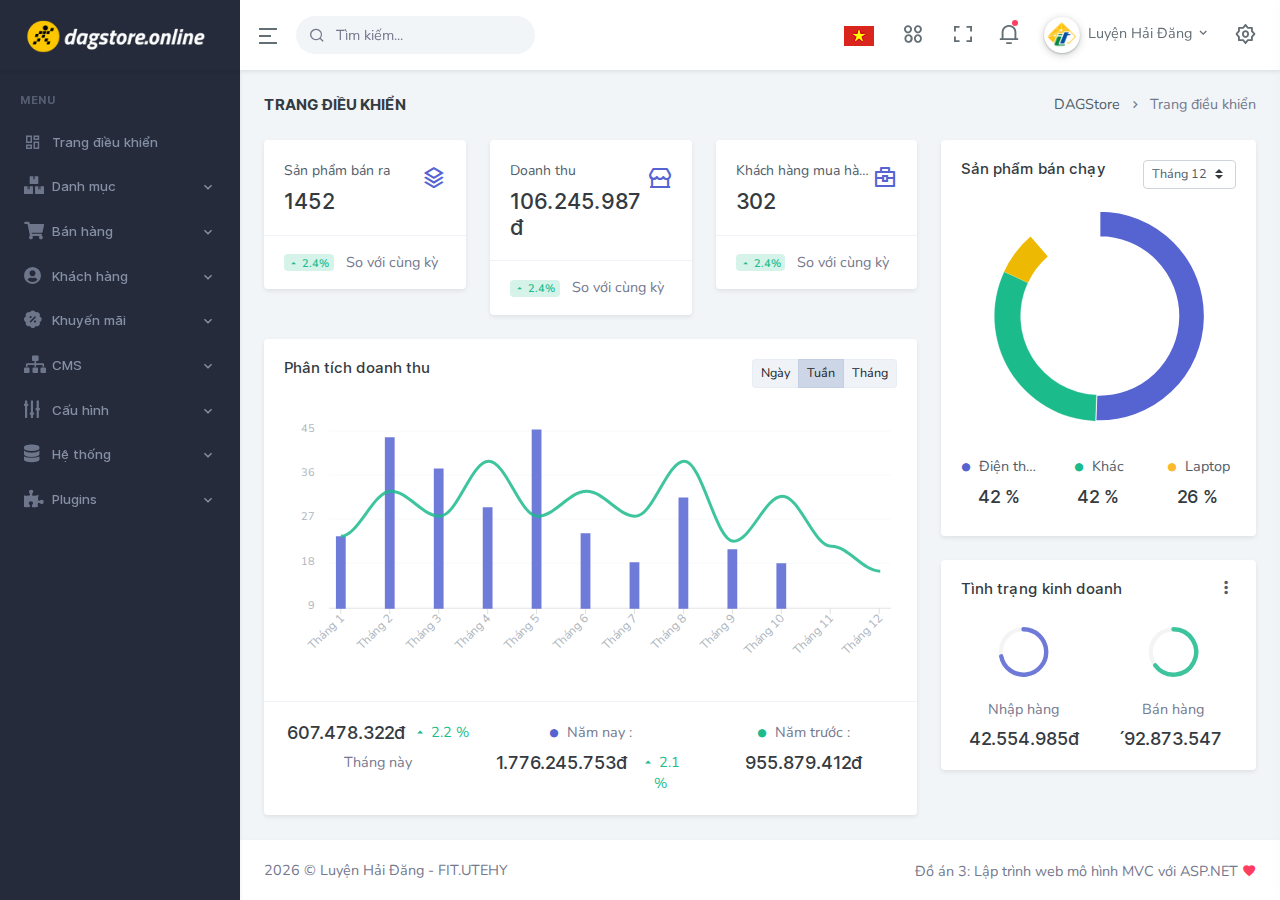
==== commit fdb513ee: "Build Datatable" ====
--- a/index.html
+++ b/index.html
@@ -782,10 +782,6 @@
                         <input type="checkbox" class="custom-control-input theme-choice" id="rtl-mode-switch" data-appStyle="assets/css/app-rtl.min.css" />
                         <label class="custom-control-label" for="rtl-mode-switch">RTL Mode</label>
                     </div>
-                    
-
-                   
-            
                 </div>
 
             </div> <!-- end slimscroll-menu-->
@@ -796,42 +792,24 @@
         <div class="rightbar-overlay"></div>
 
         <!-- JAVASCRIPT -->
-        
-
         <script src="/assets/libs/jquery/jquery.min.js"></script>
-        
-
-
-        
         <script src="/assets/libs/bootstrap/js/bootstrap.bundle.min.js"></script>
         <script src="/assets/libs/metismenu/metisMenu.min.js"></script>
         <script src="/assets/libs/simplebar/simplebar.min.js"></script>
         <script src="/assets/libs/node-waves/waves.min.js"></script>
-
         <script src="/assets/js/app.js"></script>
 
         
 
-
+        <!-- App Angular -->
         <script src="/assets/libs/angular.js/angular.js"></script>
         <script src="/assets/libs/angular-ui-router/angular-ui-router.js"></script>
         <script src="/app/shared/modules/DAGStore.common.js"></script>
         <script src="/app/shared/services/apiService.js"></script>
-        
-        <!-- <script src="/app/shared/services/apiService.js"></script> -->
-     
-        <!-- <script src="/app/components/home/homeController.js"></script> -->
-        
+        <script src="/app/shared/services/dataTableService.js"></script>    
         <script src="/app/app.js"></script>
         <script src="/app/components/home/homeController.js"></script>
         <script src="/app/components/menurecord/menuRecord.module.js"></script>
-        <script src="/app/components/menurecord/menuRecordListController.js"></script>
-        
-        
-      
-        
-    
-
-        
+        <script src="/app/components/menurecord/menuRecordListController.js"></script> 
     </body>
 </html>
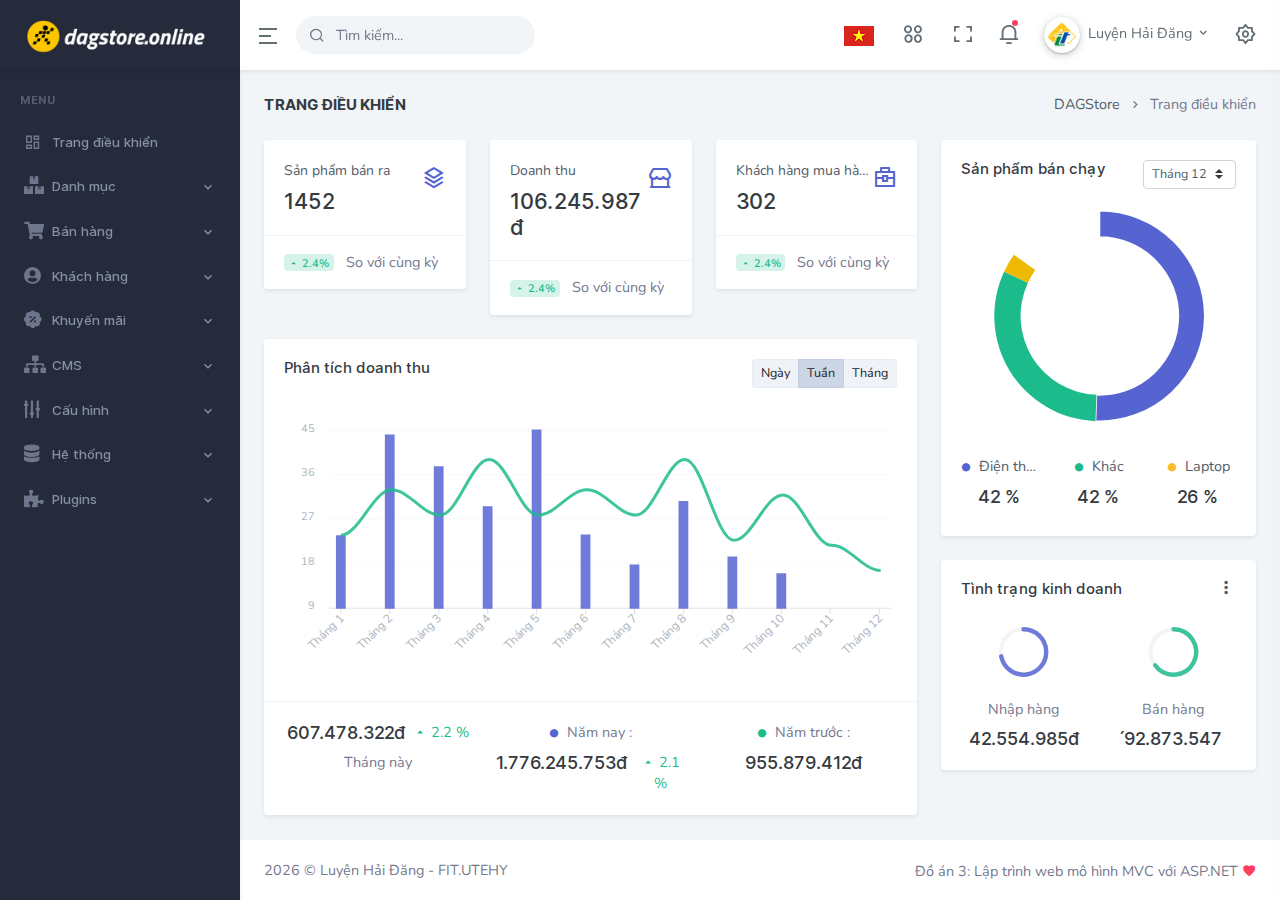
==== commit f77c6a10: "Build notificationService" ====
--- a/index.html
+++ b/index.html
@@ -14,6 +14,8 @@
         <!-- Icons Css -->
         <link href="/assets/css/icons.min.css" rel="stylesheet" type="text/css" />
         <link rel="stylesheet" href="/assets/fonts/font-awesome-pro-5/css/all.min.css">
+        <!-- Toastr -->
+        <link rel="stylesheet" type="text/css" href="/assets/libs/toastr/build/toastr.min.css">
         <!-- App Css-->
         <link href="/assets/css/app.min.css" id="app-style" rel="stylesheet" type="text/css" />
         <link rel="stylesheet" href="/assets/css/custom.css">
@@ -791,6 +793,8 @@
         <!-- Right bar overlay-->
         <div class="rightbar-overlay"></div>
 
+        
+
         <!-- JAVASCRIPT -->
         <script src="/assets/libs/jquery/jquery.min.js"></script>
         <script src="/assets/libs/bootstrap/js/bootstrap.bundle.min.js"></script>
@@ -799,12 +803,15 @@
         <script src="/assets/libs/node-waves/waves.min.js"></script>
         <script src="/assets/js/app.js"></script>
 
-        
+        <!-- toastr plugin -->
+        <script src="/assets/libs/toastr/build/toastr.min.js"></script>
 
         <!-- App Angular -->
         <script src="/assets/libs/angular.js/angular.js"></script>
         <script src="/assets/libs/angular-ui-router/angular-ui-router.js"></script>
         <script src="/app/shared/modules/DAGStore.common.js"></script>
+        <script src="/app/shared/notificationService/notificationService.js"></script>
+        <script src="/app/shared/filters/statusFilter.js"></script>
         <script src="/app/shared/services/apiService.js"></script>
         <script src="/app/shared/services/dataTableService.js"></script>    
         <script src="/app/app.js"></script>
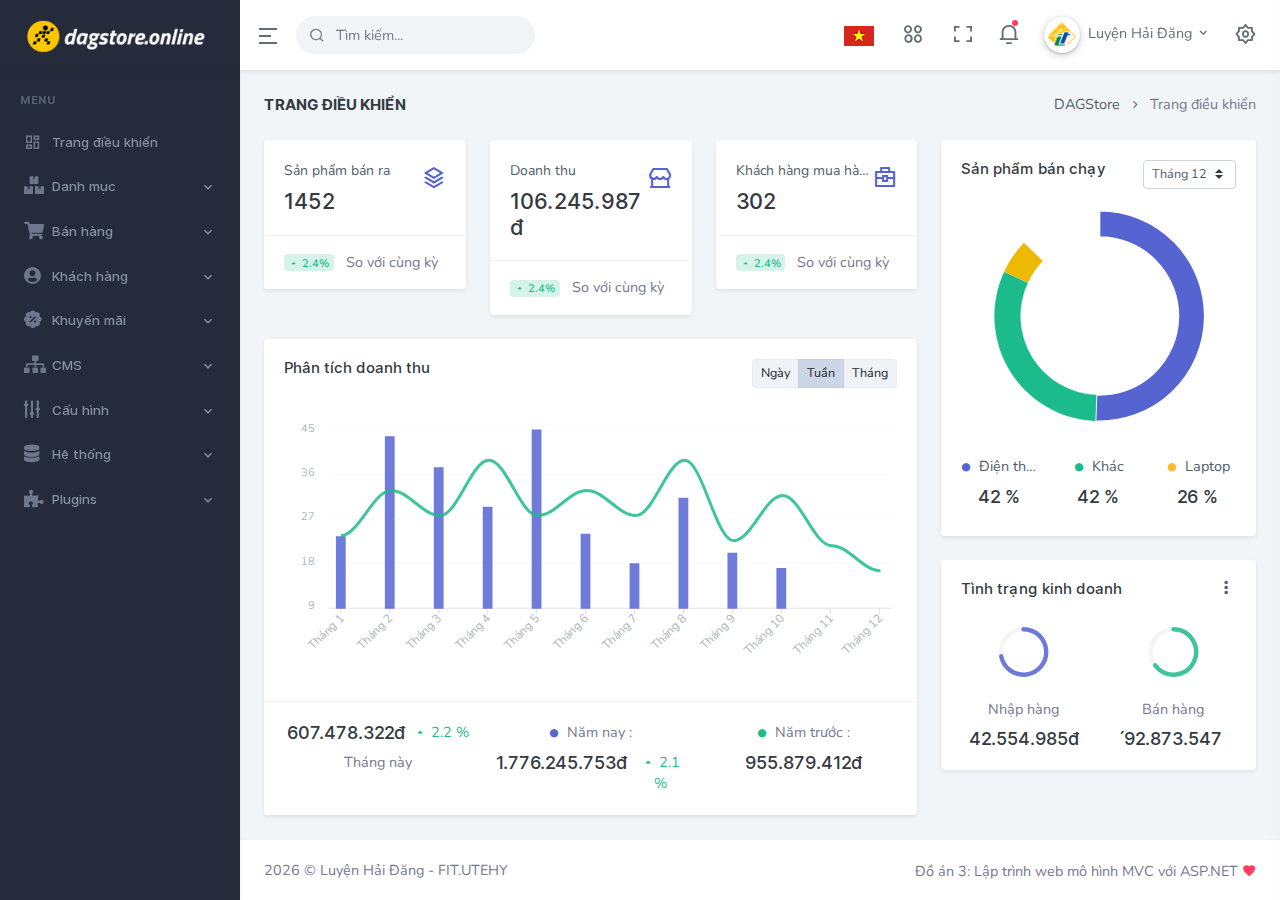
==== commit 38091cae: "Buid Function Add MenuRecord" ====
--- a/index.html
+++ b/index.html
@@ -817,6 +817,7 @@
         <script src="/app/app.js"></script>
         <script src="/app/components/home/homeController.js"></script>
         <script src="/app/components/menurecord/menuRecord.module.js"></script>
-        <script src="/app/components/menurecord/menuRecordListController.js"></script> 
+        <script src="/app/components/menurecord/menuRecordListController.js"></script>
+        <script src="/app/components/menurecord/menuRecordAddController.js"></script>
     </body>
 </html>
